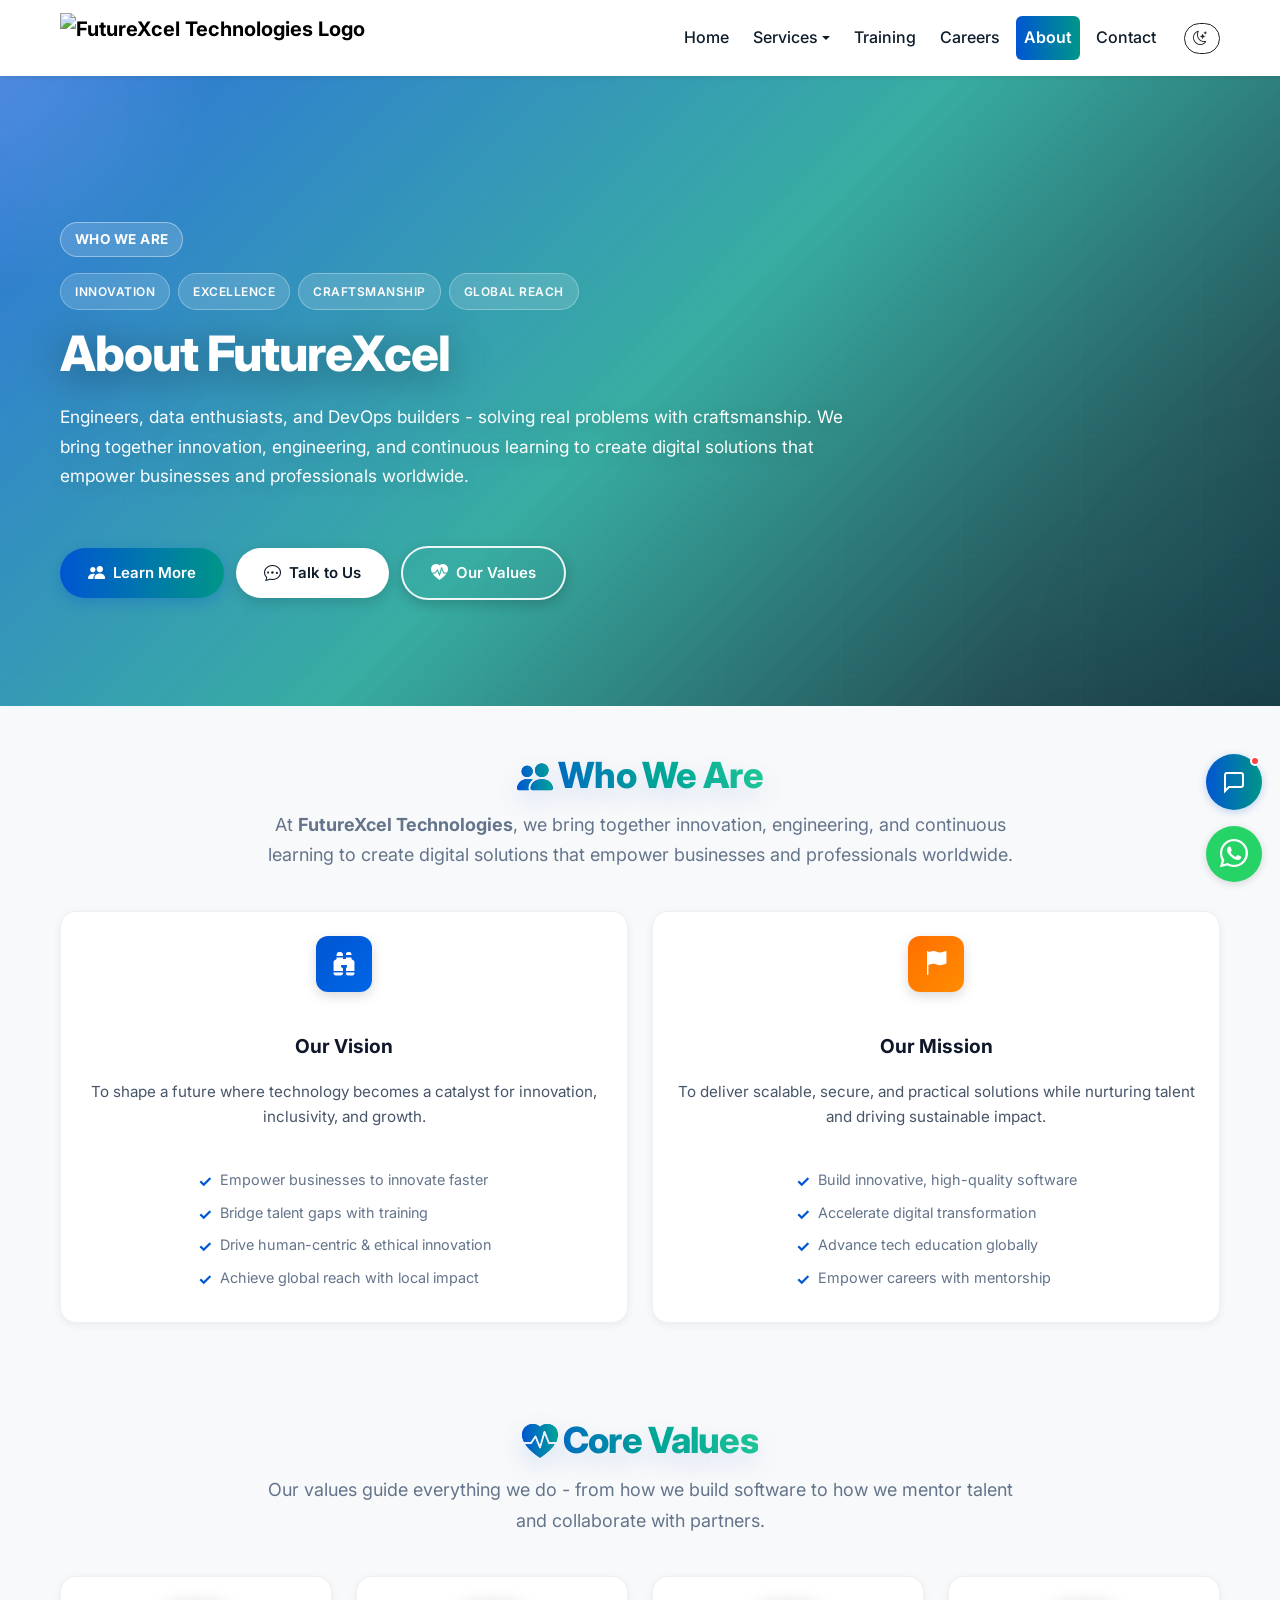
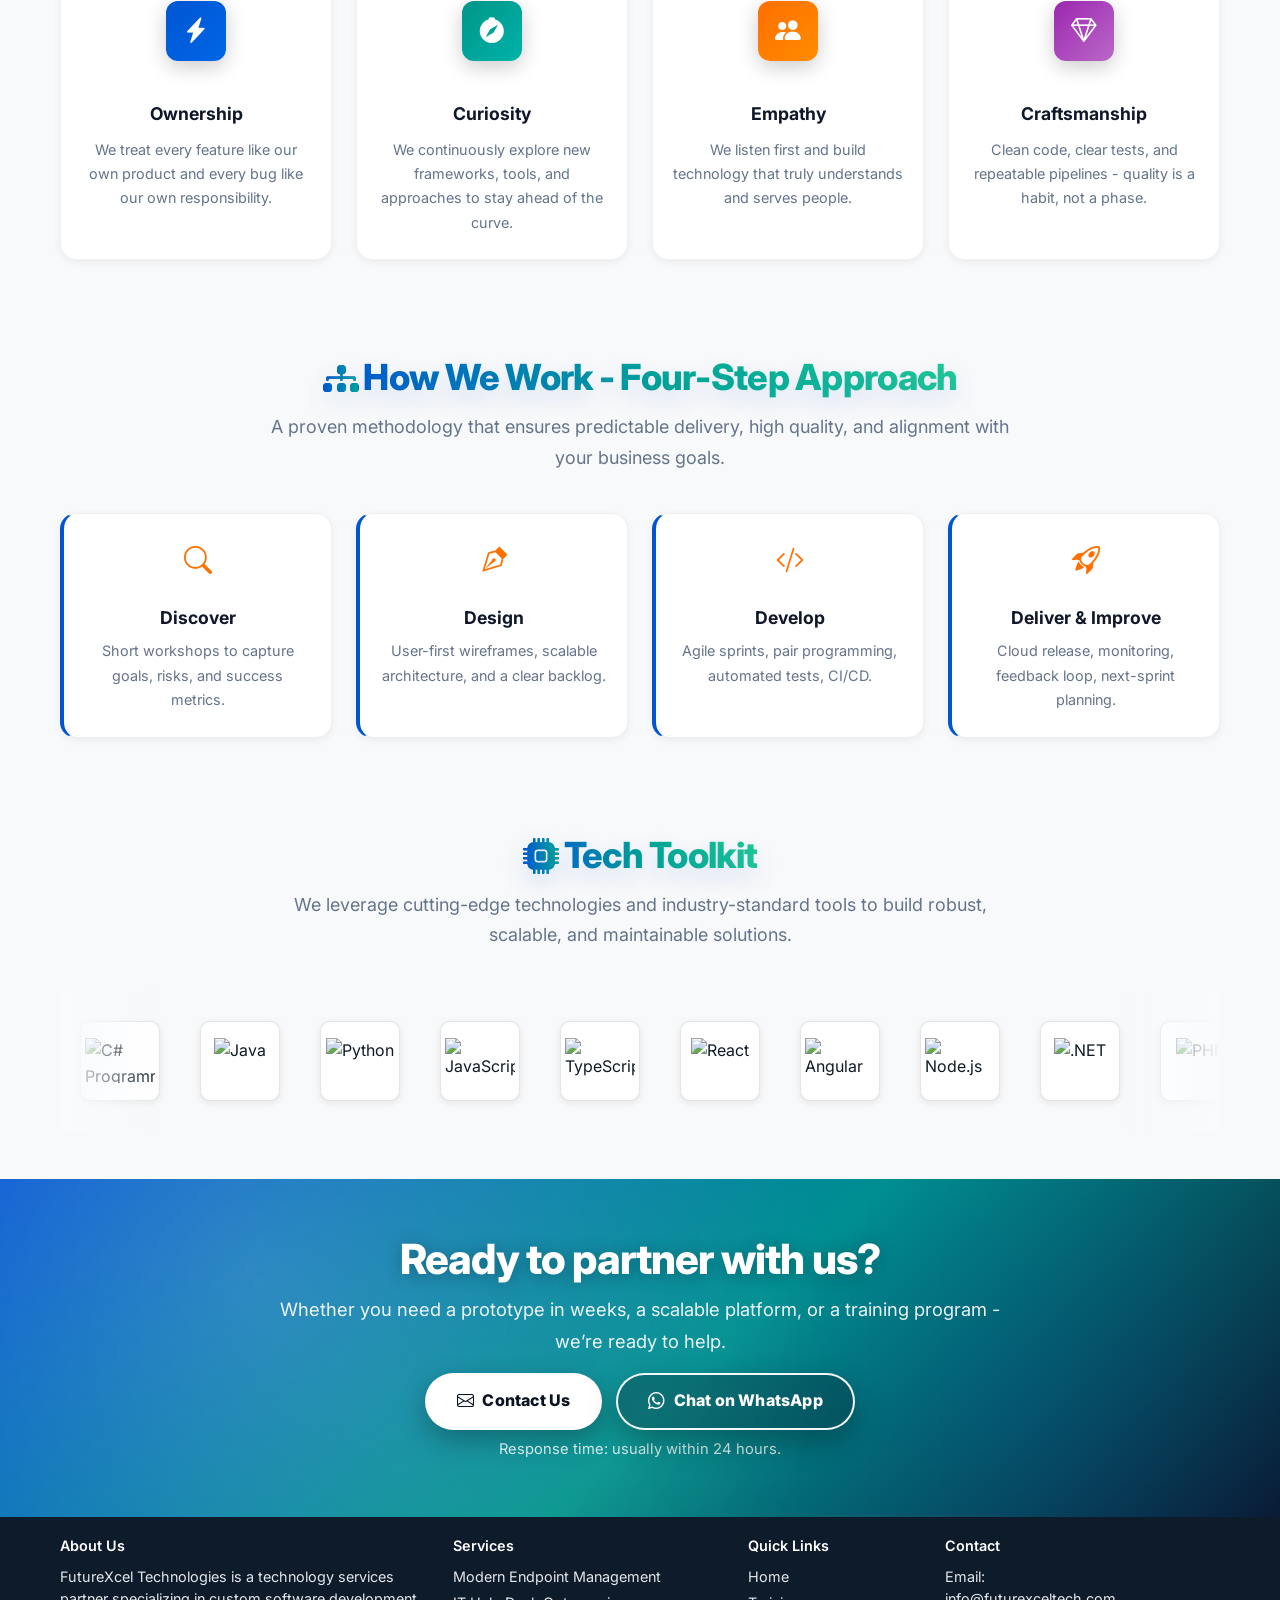
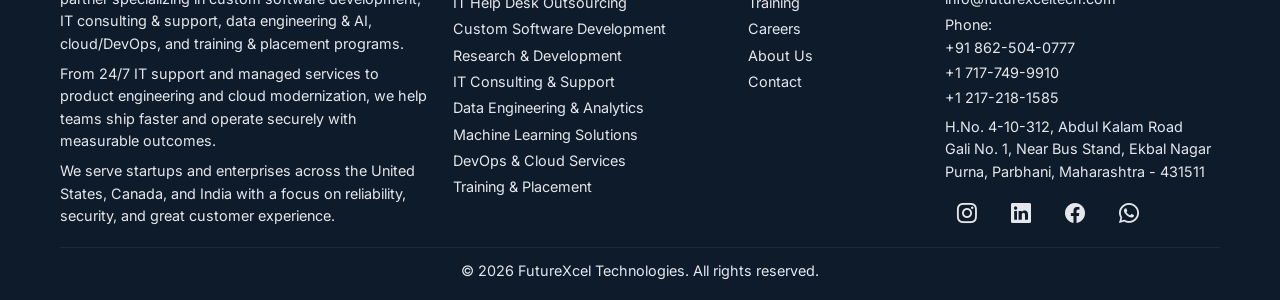
==== about.html @ b48ddc44 "Add files via upload" ====
<!DOCTYPE html>
<html lang="en">

<head>
  <meta charset="UTF-8" />
  <meta name="viewport" content="width=device-width, initial-scale=1" />
  <meta name="description"
    content="About FutureXcel Technologies – who we are, our mission, values, approach, and tech toolkit." />
  <meta name="keywords"
    content="FutureXcel Technologies, about us, software development company, IT services, technology solutions" />
  <meta name="author" content="FutureXcel Technologies" />
  <meta name="theme-color" content="#0d1b2a" />
  <meta name="color-scheme" content="light dark" />
  <title>About Us | FutureXcel Technologies</title>

  <!-- Resource Hints -->
  <link rel="preconnect" href="https://cdn.jsdelivr.net" crossorigin>
  <link rel="preconnect" href="https://cdnjs.cloudflare.com" crossorigin>
  <link rel="preconnect" href="https://fonts.googleapis.com">
  <link rel="preconnect" href="https://fonts.gstatic.com" crossorigin>
  <link rel="preload" as="image" href="./assets/hero1.jpg" />

  <!-- Favicon -->
  <link rel="icon" type="image/png" href="./assets/Favico.png" />

  <!-- Google Fonts - Professional Typography (Inter) -->
  <link href="https://fonts.googleapis.com/css2?family=Inter:wght@300;400;500;600;700;800&display=swap"
    rel="stylesheet">

  <!-- CSS: Vendors -->
  <link href="https://cdn.jsdelivr.net/npm/bootstrap@5.3.2/dist/css/bootstrap.min.css" rel="stylesheet" />
  <link href="https://cdn.jsdelivr.net/npm/bootstrap-icons/font/bootstrap-icons.css" rel="stylesheet" />
  <link href="https://cdnjs.cloudflare.com/ajax/libs/font-awesome/6.4.0/css/all.min.css" rel="stylesheet" />
  <link href="https://cdnjs.cloudflare.com/ajax/libs/aos/2.3.4/aos.css" rel="stylesheet" />

  <!-- CSS: App -->
  <link href="./styles.css" rel="stylesheet" />

  <!-- Page-specific styles -->
  <style>
    /* About page specific styles - common styles are in styles.css */

    /* ========== HERO SECTION - Match index.html design ========== */
    .hero {
      position: relative;
      min-height: 50vh;
      display: flex;
      align-items: center;
      overflow: hidden;
    }

    #heroCarousel {
      position: absolute;
      top: 0;
      left: 0;
      right: 0;
      bottom: 0;
      width: 100%;
      height: 100%;
      z-index: 0;
      overflow: hidden;
    }

    #heroCarousel .carousel-inner {
      width: 100%;
      height: 100%;
    }

    #heroCarousel .carousel-item {
      position: relative;
      width: 100%;
      height: 100%;
      min-height: 100%;
    }

    #heroCarousel .carousel-item video {
      position: absolute;
      top: 0;
      left: 0;
      width: 100%;
      height: 100%;
      min-width: 100%;
      min-height: 100%;
      object-fit: cover;
      object-position: center;
      background: black;
      filter: brightness(0.5);
      display: block;
    }

    .hero::after {
      content: "";
      position: absolute;
      inset: 0;
      background: linear-gradient(135deg, rgba(0, 86, 210, 0.75) 0%, rgba(0, 150, 136, 0.6) 50%, rgba(13, 27, 42, 0.9) 100%);
      z-index: 1;
      opacity: 1;
    }

    .hero .inner {
      position: relative;
      z-index: 2;
      color: #fff;
      padding: 70px 0 60px;
      text-align: left;
    }

    .hero h1 {
      font-weight: 700;
      letter-spacing: -0.03em;
      line-height: 1.2;
      font-size: clamp(2.25rem, 2rem + 2vw, 3.25rem);
      margin-bottom: 0.75rem;
      color: #ffffff;
      text-shadow: 0 2px 20px rgba(0, 0, 0, 0.5), 0 4px 40px rgba(0, 0, 0, 0.3);
    }

    .hero p.lead {
      max-width: 720px;
      font-size: clamp(1rem, 0.95rem + 0.25vw, 1.125rem);
      line-height: 1.65;
      color: #ffffff;
      margin: 0;
      text-shadow: 0 2px 15px rgba(0, 0, 0, 0.4), 0 1px 5px rgba(0, 0, 0, 0.3);
      font-weight: 400;
    }

    .hero-badges {
      display: flex;
      flex-wrap: wrap;
      gap: 0.5rem;
      margin-bottom: 1rem;
      justify-content: flex-start;
    }

    .hero-badges .hb {
      background: rgba(255, 255, 255, 0.15);
      border: 1px solid rgba(255, 255, 255, 0.3);
      color: #fff;
      font-size: 0.75rem;
      letter-spacing: 0.5px;
      font-weight: 600;
      padding: 0.5rem 0.875rem;
      border-radius: 999px;
      backdrop-filter: blur(8px);
      transition: all 0.3s ease;
    }

    .hero-badges .hb:hover {
      background: rgba(255, 255, 255, 0.25);
      transform: translateY(-2px);
    }

    .hero-actions {
      display: flex;
      flex-wrap: wrap;
      gap: 0.75rem;
      margin-top: 1.5rem;
      justify-content: flex-start;
      align-items: center;
    }

    .btn-pill {
      display: inline-flex;
      align-items: center;
      justify-content: center;
      gap: 0.5rem;
      border-radius: 999px;
      padding: 12px 28px;
      font-weight: 600;
      font-size: 0.9375rem;
      text-decoration: none;
      line-height: 1.5;
      border: 0;
      position: relative;
      overflow: hidden;
      transition: all 0.3s cubic-bezier(0.4, 0, 0.2, 1);
      cursor: pointer;
    }

    .btn-pill i {
      font-size: 1.0625rem;
      transition: transform 0.3s ease;
    }

    /* Button Style 1: Primary Gradient (Blue to Teal) - Light Mode */
    .btn-brand {
      background: var(--fx-gradient);
      color: #fff;
      border: none;
      box-shadow: 0 4px 14px rgba(0, 86, 210, 0.3);
    }

    .btn-brand:hover {
      background: linear-gradient(90deg, #0066e6, #00a896);
      box-shadow: 0 6px 20px rgba(0, 86, 210, 0.4);
      transform: translateY(-2px);
    }

    .btn-brand i {
      color: #fff;
    }

    /* Button Style 2: White Background - Light Mode */
    .btn-contrast {
      background: #ffffff;
      color: #0d1b2a;
      border: none;
      box-shadow: 0 4px 14px rgba(0, 0, 0, 0.15);
    }

    .btn-contrast:hover {
      background: #f8f9fa;
      box-shadow: 0 6px 20px rgba(0, 0, 0, 0.25);
      transform: translateY(-2px);
    }

    .btn-contrast i {
      color: #0d1b2a;
    }

    /* Button Style 3: Transparent with White Border - Light Mode */
    .btn-outline {
      background: transparent;
      color: #fff;
      border: 2px solid rgba(255, 255, 255, 0.9);
      box-shadow: 0 4px 14px rgba(0, 0, 0, 0.2);
    }

    .btn-outline:hover {
      background: rgba(255, 255, 255, 0.1);
      border-color: #fff;
      box-shadow: 0 6px 20px rgba(0, 0, 0, 0.3);
      transform: translateY(-2px);
    }

    .btn-outline i {
      color: #fff;
    }

    /* ========== MAIN CONTENT SECTIONS ========== */
    .section-title {
      font-weight: 600;
      font-size: clamp(1.5rem, 2.5vw, 1.9rem);
      margin-bottom: 10px;
      background: var(--fx-gradient);
      -webkit-background-clip: text;
      background-clip: text;
      -webkit-text-fill-color: transparent;
    }

    html.theme-dark .section-title {
      -webkit-text-fill-color: #fff !important;
      background: none !important;
    }

    .section-sub {
      color: #6b7280;
      font-size: 0.95rem;
      font-weight: 400;
    }

    /* ========== ABOUT CARDS - Professional Design ========== */
    .about-card {
      background: #fff;
      border: 1px solid rgba(0, 0, 0, 0.06);
      border-radius: 16px;
      padding: 24px 20px;
      text-align: center;
      transition: all 0.3s cubic-bezier(0.4, 0, 0.2, 1);
      box-shadow: 0 2px 8px rgba(0, 0, 0, 0.06);
      height: 100%;
      position: relative;
      overflow: hidden;
      display: flex;
      flex-direction: column;
    }

    .about-card::before {
      content: "";
      position: absolute;
      top: 0;
      left: 0;
      right: 0;
      height: 3px;
      background: var(--fx-gradient);
      transform: scaleX(0);
      transform-origin: left;
      transition: transform 0.3s ease;
    }

    .about-card:hover {
      transform: translateY(-6px);
      box-shadow: 0 12px 32px rgba(0, 0, 0, 0.12);
      border-color: rgba(0, 86, 210, 0.15);
    }

    .about-card:hover::before {
      transform: scaleX(1);
    }

    .about-card .icon-wrap {
      width: 56px;
      height: 56px;
      border-radius: 12px;
      display: flex;
      align-items: center;
      justify-content: center;
      font-size: 1.5rem;
      margin: 0 auto 16px;
      color: #fff;
      transition: transform 0.3s ease;
      box-shadow: 0 4px 12px rgba(0, 0, 0, 0.15);
    }

    .vision .icon-wrap {
      background: linear-gradient(135deg, #0056d2, #0066e6);
    }

    .mission .icon-wrap {
      background: linear-gradient(135deg, #ff6f00, #ff8c00);
    }

    .about-card:hover .icon-wrap {
      transform: scale(1.1);
    }

    .about-card h5 {
      font-size: 1.2rem;
      font-weight: 700;
      margin-bottom: 10px;
      color: #0f172a;
    }

    .about-card p {
      font-size: 0.95rem;
      line-height: 1.7;
      color: #475569;
      margin-bottom: 14px;
    }

    /* Bullet list - Professional Design */
    .bullet-list {
      list-style: none;
      padding: 0;
      text-align: left;
      font-size: 0.9rem;
      line-height: 1.7;
      margin: 0 auto;
      max-width: 90%;
    }

    .bullet-list li {
      margin-bottom: 8px;
      padding-left: 22px;
      position: relative;
      transition: all 0.3s cubic-bezier(0.4, 0, 0.2, 1);
      color: #64748b;
    }

    .bullet-list li::before {
      content: "\2713";
      position: absolute;
      left: 0;
      color: var(--fx-blue);
      font-weight: 700;
      font-size: 1rem;
      transition: transform 0.3s ease;
    }

    .bullet-list li:hover {
      transform: translateX(4px);
      color: inherit;
    }

    .bullet-list li:hover::before {
      transform: scale(1.2);
    }

    /* ========== VALUE CARDS - Professional Design ========== */
    .value-card-modern {
      background: #fff;
      border: 1px solid rgba(0, 0, 0, 0.06);
      border-radius: 16px;
      padding: 24px 20px;
      text-align: center;
      transition: all 0.3s cubic-bezier(0.4, 0, 0.2, 1);
      box-shadow: 0 2px 8px rgba(0, 0, 0, 0.06);
      height: 100%;
      position: relative;
      overflow: hidden;
      display: flex;
      flex-direction: column;
      align-items: center;
    }

    .value-card-modern::before {
      content: "";
      position: absolute;
      top: 0;
      left: 0;
      right: 0;
      height: 3px;
      background: var(--fx-gradient);
      transform: scaleX(0);
      transform-origin: left;
      transition: transform 0.3s ease;
    }

    .value-card-modern:hover {
      transform: translateY(-6px);
      box-shadow: 0 12px 32px rgba(0, 0, 0, 0.12);
      border-color: rgba(0, 86, 210, 0.15);
    }

    .value-card-modern:hover::before {
      transform: scaleX(1);
    }

    .icon-circle {
      width: 60px;
      height: 60px;
      border-radius: 12px;
      display: flex;
      align-items: center;
      justify-content: center;
      font-size: 1.6rem;
      color: #fff;
      margin: 0 auto 16px;
      box-shadow: 0 6px 20px rgba(0, 0, 0, 0.2);
      transition: transform 0.3s ease;
    }

    .bg-blue {
      background: linear-gradient(135deg, #0056d2, #0066e6);
    }

    .bg-teal {
      background: linear-gradient(135deg, #009688, #00b2a9);
    }

    .bg-orange {
      background: linear-gradient(135deg, #ff6f00, #ff8c00);
    }

    .bg-purple {
      background: linear-gradient(135deg, #9c27b0, #ba68c8);
    }

    .value-card-modern:hover .icon-circle {
      transform: scale(1.1);
    }

    .value-card-modern h6 {
      font-size: 1.1rem;
      font-weight: 700;
      margin-bottom: 10px;
      color: #0f172a;
    }

    .value-card-modern p {
      font-size: 0.9rem;
      line-height: 1.7;
      color: #64748b;
      margin: 0;
    }

    /* ========== PROCESS STEPS - Professional Design ========== */
    .process-step {
      background: #fff;
      border: 1px solid rgba(0, 0, 0, 0.06);
      border-left: 4px solid var(--fx-blue);
      border-radius: 16px;
      padding: 24px 20px;
      text-align: center;
      transition: all 0.3s cubic-bezier(0.4, 0, 0.2, 1);
      box-shadow: 0 2px 8px rgba(0, 0, 0, 0.06);
      height: 100%;
      position: relative;
      overflow: hidden;
      cursor: pointer;
      display: flex;
      flex-direction: column;
      align-items: center;
    }

    .process-step::before {
      content: "";
      position: absolute;
      top: 0;
      left: 0;
      right: 0;
      height: 3px;
      background: var(--fx-gradient);
      transform: scaleX(0);
      transform-origin: left;
      transition: transform 0.3s ease;
    }

    .process-step:hover,
    .process-step:focus-within {
      transform: translateY(-6px);
      box-shadow: 0 12px 32px rgba(0, 0, 0, 0.12);
      border-color: rgba(0, 86, 210, 0.15);
    }

    .process-step:hover::before {
      transform: scaleX(1);
    }

    .process-step .icon {
      font-size: 1.75rem;
      color: var(--fx-orange);
      margin-bottom: 14px;
      transition: transform 0.3s ease;
      display: block;
    }

    .process-step:hover .icon {
      transform: scale(1.1);
    }

    .process-step h6 {
      font-size: 1.1rem;
      font-weight: 700;
      margin-bottom: 10px;
      color: #0f172a;
    }

    .process-step p {
      font-size: 0.9rem;
      line-height: 1.7;
      color: #64748b;
      margin: 0;
    }

    /* Tech Toolkit carousel */
    .logo-carousel {
      overflow: hidden;
      width: 100%;
      padding: 30px 0;
      position: relative;
    }

    .logo-carousel::before,
    .logo-carousel::after {
      content: '';
      position: absolute;
      top: 0;
      bottom: 0;
      width: 100px;
      z-index: 2;
      pointer-events: none;
    }

    .logo-carousel::before {
      left: 0;
      background: linear-gradient(to right, #f8fafc, transparent);
    }

    .logo-carousel::after {
      right: 0;
      background: linear-gradient(to left, #f8fafc, transparent);
    }

    html.theme-dark .logo-carousel::before {
      background: linear-gradient(to right, #0b1220, transparent);
    }

    html.theme-dark .logo-carousel::after {
      background: linear-gradient(to left, #0b1220, transparent);
    }

    .logo-track {
      display: flex;
      animation: scroll 110s linear infinite;
    }

    .logo-item {
      perspective: 1000px;
      margin: 0 20px;
      flex: 0 0 auto;
    }

    .flip-card {
      width: 80px;
      height: 80px;
      position: relative;
      transform-style: preserve-3d;
      transition: transform .6s;
    }

    .logo-item:hover .flip-card {
      transform: rotateY(180deg);
    }

    .flip-front,
    .flip-back {
      position: absolute;
      width: 100%;
      height: 100%;
      backface-visibility: hidden;
      display: flex;
      align-items: center;
      justify-content: center;
      border-radius: 10px;
    }

    .flip-back {
      background: transparent;
      border-radius: 10px;
      padding: 8px;
      display: flex;
      align-items: center;
      justify-content: center;
    }

    /* Unified styles for both light and dark mode */
    .flip-front {
      background: #ffffff !important;
      background-color: #ffffff !important;
      border: 1px solid rgba(0, 0, 0, 0.1) !important;
      transition: all 0.3s ease;
      box-shadow: 0 2px 8px rgba(0, 0, 0, 0.08) !important;
    }

    .logo-item:hover .flip-front {
      background: #ffffff !important;
      background-color: #ffffff !important;
      border-color: rgba(0, 86, 210, 0.3) !important;
      box-shadow: 0 4px 12px rgba(0, 86, 210, 0.15) !important;
      transform: translateY(-2px) !important;
    }

    .flip-front img {
      height: 45px;
      width: auto;
      transition: all 0.3s ease;
      max-width: 90%;
      filter: grayscale(20%);
      opacity: 1;
      object-fit: contain;
      display: block !important;
      visibility: visible !important;
      position: relative;
      z-index: 1;
    }

    /* Override for dark mode - remove all filters */
    html.theme-dark .flip-front img {
      filter: none !important;
      -webkit-filter: none !important;
    }

    .logo-item:hover .flip-front img {
      filter: grayscale(0%);
      opacity: 1;
      transform: scale(1.05);
    }

    .flip-back {
      color: #fff;
      font-weight: bold;
      transform: rotateY(180deg);
      font-size: .85rem;
      text-align: center;
    }

    @keyframes scroll {
      from {
        transform: translateX(0);
      }

      to {
        transform: translateX(-50%);
      }
    }

    /* Tech logos brand colors */
    .brand-csharp {
      background: #68217A;
    }

    .brand-java {
      background: #f89820;
    }

    .brand-python {
      background: #3776ab;
    }

    .brand-js {
      background: #f7df1e;
      color: #000;
    }

    .brand-ts {
      background: #3178c6;
    }

    .brand-react {
      background: #61dafb;
      color: #000;
    }

    .brand-angular {
      background: #dd0031;
    }

    .brand-node {
      background: #3c873a;
    }

    .brand-dotnet {
      background: #512bd4;
    }

    .brand-php {
      background: #8993be;
    }

    .brand-go {
      background: #00add8;
    }

    .brand-ruby {
      background: #cc342d;
    }

    .brand-swift {
      background: #f05138;
    }

    .brand-kotlin {
      background: linear-gradient(135deg, #7f52ff, #ff6b6b);
    }

    .brand-html {
      background: #e34f26;
    }

    .brand-css {
      background: #264de4;
    }

    .brand-bootstrap {
      background: #7952b3;
    }

    .brand-tailwind {
      background: #06b6d4;
    }

    .brand-docker {
      background: #2496ed;
    }

    .brand-k8s {
      background: #326ce5;
    }

    .brand-aws {
      background: #ff9900;
    }

    .brand-azure {
      background: #0078d4;
    }

    .brand-gcp {
      background: #4285f4;
    }

    .brand-git {
      background: #f05032;
    }

    .brand-github {
      background: #24292f;
    }

    .brand-gitlab {
      background: #fc6d26;
    }

    .brand-mongo {
      background: #47a248;
    }

    .brand-mysql {
      background: #4479a1;
    }

    .brand-postgres {
      background: #336791;
    }

    .brand-redis {
      background: #d82c20;
    }

    /* CTA is standardized site-wide in styles.css via `.fx-cta` */


    html.theme-dark .flip-back {
      color: #fff !important;
    }

    /* ========== DARK MODE: Tech Toolkit - Same as light mode ========== */
    /* Force white background in dark mode to match light mode */
    html.theme-dark .flip-front,
    html.theme-dark .logo-item .flip-front,
    html.theme-dark .flip-card .flip-front,
    html.theme-dark .logo-item .flip-card .flip-front,
    html.theme-dark section#stack .flip-front,
    html.theme-dark section#stack .logo-item .flip-front,
    html.theme-dark section#stack .flip-card .flip-front,
    html.theme-dark #stack .flip-front,
    html.theme-dark #stack .logo-item .flip-front,
    html.theme-dark #stack .flip-card .flip-front {
      background: #ffffff !important;
      background-color: #ffffff !important;
      background-image: none !important;
      border: 1px solid rgba(0, 0, 0, 0.1) !important;
      box-shadow: 0 2px 8px rgba(0, 0, 0, 0.08) !important;
    }

    /* Dark mode images - ensure full visibility - remove all filters that might hide them */
    html.theme-dark .flip-front img,
    html.theme-dark .logo-item .flip-front img,
    html.theme-dark .flip-card .flip-front img,
    html.theme-dark section#stack .flip-front img,
    html.theme-dark section#stack .logo-item .flip-front img,
    html.theme-dark #stack .flip-front img,
    html.theme-dark #stack .logo-item .flip-front img,
    html.theme-dark .flip-front img[src],
    html.theme-dark .logo-item img,
    html.theme-dark .flip-card img,
    html.theme-dark img[src*="devicon"] {
      filter: none !important;
      opacity: 1 !important;
      display: block !important;
      visibility: visible !important;
      -webkit-filter: none !important;
      max-width: 90% !important;
      height: 45px !important;
      width: auto !important;
      object-fit: contain !important;
      position: relative !important;
      z-index: 1 !important;
      color: #000 !important;
    }

    /* Dark mode hover - same as light mode */
    html.theme-dark .logo-item:hover .flip-front,
    html.theme-dark .logo-item:focus .flip-front,
    html.theme-dark .logo-item:active .flip-front,
    html.theme-dark .logo-item:hover .flip-card .flip-front,
    html.theme-dark section#stack .logo-item:hover .flip-front,
    html.theme-dark #stack .logo-item:hover .flip-front {
      background: #ffffff !important;
      background-color: #ffffff !important;
      background-image: none !important;
      border-color: rgba(0, 86, 210, 0.3) !important;
      box-shadow: 0 4px 12px rgba(0, 86, 210, 0.15) !important;
      transform: translateY(-2px) !important;
    }

    html.theme-dark .logo-item:hover .flip-front img,
    html.theme-dark .logo-item:focus .flip-front img,
    html.theme-dark .logo-item:active .flip-front img,
    html.theme-dark .logo-item:hover .flip-card .flip-front img,
    html.theme-dark section#stack .logo-item:hover .flip-front img,
    html.theme-dark #stack .logo-item:hover .flip-front img {
      filter: none !important;
      opacity: 1 !important;
      transform: scale(1.05) !important;
      display: block !important;
      visibility: visible !important;
      -webkit-filter: none !important;
      position: relative !important;
      z-index: 1 !important;
    }


    /* Dark mode: ensure flip-back text is visible - preserve brand backgrounds */
    html.theme-dark .flip-back {
      font-weight: bold !important;
      opacity: 1 !important;
    }

    /* Most brand backgrounds are dark/medium - use white text */
    html.theme-dark .flip-back.brand-csharp,
    html.theme-dark .flip-back.brand-python,
    html.theme-dark .flip-back.brand-ts,
    html.theme-dark .flip-back.brand-angular,
    html.theme-dark .flip-back.brand-node,
    html.theme-dark .flip-back.brand-dotnet,
    html.theme-dark .flip-back.brand-php,
    html.theme-dark .flip-back.brand-go,
    html.theme-dark .flip-back.brand-ruby,
    html.theme-dark .flip-back.brand-swift,
    html.theme-dark .flip-back.brand-kotlin,
    html.theme-dark .flip-back.brand-html,
    html.theme-dark .flip-back.brand-css,
    html.theme-dark .flip-back.brand-bootstrap,
    html.theme-dark .flip-back.brand-tailwind,
    html.theme-dark .flip-back.brand-docker,
    html.theme-dark .flip-back.brand-k8s,
    html.theme-dark .flip-back.brand-azure,
    html.theme-dark .flip-back.brand-gcp,
    html.theme-dark .flip-back.brand-git,
    html.theme-dark .flip-back.brand-github,
    html.theme-dark .flip-back.brand-gitlab,
    html.theme-dark .flip-back.brand-mongo,
    html.theme-dark .flip-back.brand-mysql,
    html.theme-dark .flip-back.brand-postgres,
    html.theme-dark .flip-back.brand-redis {
      color: #ffffff !important;
      text-shadow: 0 1px 3px rgba(0, 0, 0, 0.8) !important;
    }

    /* Light/medium backgrounds - use dark text */
    html.theme-dark .flip-back.brand-java,
    html.theme-dark .flip-back.brand-js,
    html.theme-dark .flip-back.brand-react,
    html.theme-dark .flip-back.brand-aws {
      color: #000000 !important;
      text-shadow: 0 1px 2px rgba(255, 255, 255, 0.6) !important;
      font-weight: 800 !important;
    }

    /* Responsive adjustments */
    @media (max-width: 768px) {
      .logo-item {
        margin: 0 15px;
      }

      .flip-card {
        width: 70px;
        height: 70px;
      }

      .flip-front img {
        height: 40px;
      }

      .logo-carousel::before,
      .logo-carousel::after {
        width: 50px;
      }
    }

    /* ========== DARK MODE SUPPORT ========== */
    html.theme-dark .about-card {
      background: #101c2d;
      border-color: rgba(255, 255, 255, 0.08);
      box-shadow: 0 8px 24px rgba(0, 0, 0, 0.55);
    }

    html.theme-dark .about-card:hover {
      box-shadow: 0 16px 38px rgba(0, 0, 0, 0.7);
    }

    html.theme-dark .about-card h5,
    html.theme-dark .about-card p {
      color: #e5e7eb;
    }

    html.theme-dark .value-card-modern {
      background: #101c2d;
      border-color: rgba(255, 255, 255, 0.08);
      box-shadow: 0 8px 24px rgba(0, 0, 0, 0.55);
    }

    html.theme-dark .value-card-modern:hover {
      box-shadow: 0 16px 38px rgba(0, 0, 0, 0.7);
    }

    html.theme-dark .value-card-modern h6,
    html.theme-dark .value-card-modern p {
      color: #e5e7eb;
    }

    html.theme-dark .process-step {
      background: #101c2d;
      border-color: rgba(255, 255, 255, 0.08);
      box-shadow: 0 8px 24px rgba(0, 0, 0, 0.55);
    }

    html.theme-dark .process-step:hover {
      box-shadow: 0 16px 38px rgba(0, 0, 0, 0.7);
    }

    html.theme-dark .process-step h6,
    html.theme-dark .process-step p {
      color: #e5e7eb;
    }

    html.theme-dark #values {
      background: #0b1220 !important;
    }

    /* Dark mode: Tech Toolkit section background */
    html.theme-dark #stack,
    html.theme-dark section#stack,
    html.theme-dark section#stack.bg-light {
      background: #0b1220 !important;
    }

    html.theme-dark #stack.bg-light {
      background: #0b1220 !important;
    }

    /* Ensure section title and subtitle are visible in dark mode */
    html.theme-dark #stack .section-title {
      color: #ffffff !important;
      -webkit-text-fill-color: #ffffff !important;
      background: none !important;
    }

    html.theme-dark #stack .section-title i {
      color: #ffffff !important;
      -webkit-text-fill-color: #ffffff !important;
    }

    html.theme-dark #stack .section-sub {
      color: #e5e7eb !important;
      opacity: 1 !important;
    }

    /* Dark mode: ensure logo track and items are visible */
    html.theme-dark .logo-track {
      background: transparent;
    }

    html.theme-dark .logo-item {
      background: transparent;
    }

    html.theme-dark .logo-carousel {
      background: transparent;
    }

    /* FINAL OVERRIDE: Force images to be visible in dark mode */
    html.theme-dark #stack img,
    html.theme-dark section#stack img,
    html.theme-dark .logo-carousel img,
    html.theme-dark .logo-track img,
    html.theme-dark .flip-card img {
      opacity: 1 !important;
      visibility: visible !important;
      display: block !important;
      filter: none !important;
      -webkit-filter: none !important;
    }


    .flip-back {
      color: #fff;
      font-weight: bold;
      transform: rotateY(180deg);
      font-size: .85rem;
      text-align: center;
    }

    @keyframes scroll {
      from {
        transform: translateX(0);
      }

      to {
        transform: translateX(-50%);
      }
    }

    /* Tech logos brand colors */
    .brand-csharp {
      background: #68217A;
    }

    .brand-java {
      background: #f89820;
    }

    .brand-python {
      background: #3776ab;
    }

    .brand-js {
      background: #f7df1e;
      color: #000;
    }

    .brand-ts {
      background: #3178c6;
    }

    .brand-react {
      background: #61dafb;
      color: #000;
    }

    .brand-angular {
      background: #dd0031;
    }

    .brand-node {
      background: #3c873a;
    }

    .brand-dotnet {
      background: #512bd4;
    }

    .brand-php {
      background: #8993be;
    }

    .brand-go {
      background: #00add8;
    }

    .brand-ruby {
      background: #cc342d;
    }

    .brand-swift {
      background: #f05138;
    }

    .brand-kotlin {
      background: linear-gradient(135deg, #7f52ff, #ff6b6b);
    }

    .brand-html {
      background: #e34f26;
    }

    .brand-css {
      background: #264de4;
    }

    .brand-bootstrap {
      background: #7952b3;
    }

    .brand-tailwind {
      background: #06b6d4;
    }

    .brand-docker {
      background: #2496ed;
    }

    .brand-k8s {
      background: #326ce5;
    }

    .brand-aws {
      background: #ff9900;
    }

    .brand-azure {
      background: #0078d4;
    }

    .brand-gcp {
      background: #4285f4;
    }

    .brand-git {
      background: #f05032;
    }

    .brand-github {
      background: #24292f;
    }

    .brand-gitlab {
      background: #fc6d26;
    }

    .brand-mongo {
      background: #47a248;
    }

    .brand-mysql {
      background: #4479a1;
    }

    .brand-postgres {
      background: #336791;
    }

    .brand-redis {
      background: #d82c20;
    }

    /* Dark navbar logo */
    html.theme-dark .navbar-brand img {
      filter: brightness(0) invert(1);
    }


    /* Footer color fix: place at the very end of your CSS */
    /* brighter, readable "dark white" */
    footer {
      color: #f1f5f9 !important;
    }

    footer h5 {
      color: #ffffff !important;
    }

    footer p,
    footer address,
    footer .copyright,
    footer small,
    footer .text-muted {
      color: #e5e7eb !important;
    }

    footer a {
      color: #e5e7eb !important;
      text-decoration: none;
    }

    footer a:hover,
    footer a:focus {
      color: #ffffff !important;
      text-decoration: underline;
    }

    /* ensure the hr isn’t too dim next to brighter text */
    footer .footer-rule {
      border-color: rgba(255, 255, 255, 0.25) !important;
    }

    footer .social a {
      color: inherit;
      text-decoration: none;
    }

    footer .social a i {
      transition: transform .2s ease, filter .2s ease;
      will-change: transform, filter;
      /* why: smoother hover */
    }

    /* Hover: soft white glow + slight lift */
    footer .social a:hover i,
    footer .social a:focus-visible i {
      transform: translateY(-1px);
      filter:
        drop-shadow(0 0 4px rgba(255, 255, 255, 0.45)) drop-shadow(0 0 10px rgba(255, 255, 255, 0.35));
    }

    /* Stronger glow on dark footer backgrounds */
    footer[style],
    footer,
    html.theme-dark footer {
      --fx-footer-glow1: rgba(255, 255, 255, 0.55);
      --fx-footer-glow2: rgba(255, 255, 255, 0.40);
    }

    html.theme-dark footer .social a:hover i,
    html.theme-dark footer .social a:focus-visible i {
      filter:
        drop-shadow(0 0 5px var(--fx-footer-glow1)) drop-shadow(0 0 12px var(--fx-footer-glow2));
    }

    /* Accessibility: no motion */
    @media (prefers-reduced-motion: reduce) {
      footer .social a i {
        transition: none;
      }

      footer .social a:hover i,
      footer .social a:focus-visible i {
        transform: none;
      }
    }

    /* === FINAL FIX: Remove all nav underline (normal, active, focus, dropdown, dark mode) === */

    /* All navbar links and dropdown toggles */
    .navbar .nav-link,
    .navbar .nav-link:hover,
    .navbar .nav-link:focus,
    .navbar .nav-link:active,
    .navbar .nav-link.show,
    .navbar .dropdown-toggle,
    .navbar .dropdown-toggle:hover,
    .navbar .dropdown-toggle:focus,
    .navbar .dropdown-item,
    .navbar .dropdown-item:hover,
    .navbar .dropdown-item:focus {
      text-decoration: none !important;
      border: none !important;
      box-shadow: none !important;
    }

    /* Active / open link (e.g., About Us, Services when dropdown open) */
    .navbar .nav-link.active,
    .navbar .nav-link.show,
    .navbar .nav-link[aria-expanded="true"] {
      text-decoration: none !important;
      border: none !important;
      box-shadow: none !important;
    }

    /* Dark mode consistency */
    html.theme-dark .navbar .nav-link,
    html.theme-dark .navbar .nav-link:hover,
    html.theme-dark .navbar .nav-link:focus,
    html.theme-dark .navbar .nav-link.active,
    html.theme-dark .navbar .dropdown-toggle,
    html.theme-dark .navbar .dropdown-toggle:hover,
    html.theme-dark .navbar .dropdown-toggle:focus {
      text-decoration: none !important;
      border: none !important;
      box-shadow: none !important;
    }

    /* ========== MOBILE OPTIMIZATION FOR 390x844 ========== */
    @media screen and (max-width: 991px) {
      body {
        font-size: 16px;
        line-height: 1.5;
      }

      .container {
        padding-left: 15px;
        padding-right: 15px;
      }

      .hero {
        min-height: 45vh;
      }

      #heroCarousel {
        min-height: 45vh;
        height: 45vh;
      }

      #heroCarousel .carousel-item video {
        height: 45vh;
        min-height: 45vh;
      }

      .hero .inner {
        padding: 40px 15px 50px;
      }

      .hero h1 {
        font-size: clamp(1.5rem, 5vw, 2rem);
        line-height: 1.2;
        margin-bottom: 1rem;
        font-weight: 600;
        color: #ffffff !important;
      }

      .hero p.lead {
        font-size: clamp(0.85rem, 2.5vw, 1rem);
        line-height: 1.6;
        font-weight: 400;
        color: #ffffff !important;
      }

      .hero-badges {
        gap: 0.4rem;
        margin-top: 0.8rem;
      }

      .hero-badges .hb {
        font-size: 0.65rem;
        padding: 0.35rem 0.6rem;
      }

      .hero-actions {
        gap: 0.6rem;
        margin-top: 1.2rem;
        flex-direction: column;
        align-items: stretch;
      }

      .btn-pill {
        padding: 12px 24px;
        font-size: 0.9rem;
        justify-content: center;
      }

      .section-title {
        font-size: clamp(1.4rem, 4vw, 1.8rem);
        margin-bottom: 1rem;
      }

      footer {
        padding: 24px 0;
      }

      footer h5 {
        font-size: 1rem;
        margin-bottom: 8px;
      }

      footer p,
      footer a {
        font-size: 0.9rem;
      }
    }

    @media screen and (width: 390px) and (height: 844px),
    screen and (width: 390px) and (min-height: 800px),
    screen and (min-width: 390px) and (max-width: 428px) {
      .hero {
        min-height: auto !important;
        height: auto !important;
        max-height: none !important;
        overflow: visible !important;
        padding-bottom: 30px !important;
      }

      #heroCarousel {
        min-height: auto !important;
        height: auto !important;
        max-height: none !important;
      }

      #heroCarousel .carousel-item video {
        height: auto !important;
        min-height: auto !important;
      }

      .hero .inner {
        padding: 45px 18px 160px !important;
        overflow: visible !important;
      }

      .hero-actions {
        flex-direction: column !important;
        gap: 0.55rem !important;
        margin-top: 0.7rem !important;
        display: flex !important;
        width: 100% !important;
        visibility: visible !important;
        opacity: 1 !important;
      }

      .hero-actions a,
      .hero-actions .btn-pill {
        width: 100% !important;
        padding: 10px 16px !important;
        font-size: 0.84rem !important;
        min-height: 40px !important;
        display: flex !important;
        visibility: visible !important;
        opacity: 1 !important;
        flex-shrink: 0 !important;
      }

      .hero h1 {
        font-size: 1.75rem;
        line-height: 1.2;
        font-weight: 600;
        color: #ffffff !important;
      }

      .hero p.lead {
        font-size: 0.95rem;
        line-height: 1.6;
        font-weight: 400;
        color: #ffffff !important;
      }

      .container {
        padding-left: 18px;
        padding-right: 18px;
      }

      .section-title {
        font-size: 1.65rem;
      }
    }

    @media screen and (max-width: 480px) {
      .hero {
        min-height: auto !important;
        height: auto !important;
        overflow: visible !important;
      }

      #heroCarousel {
        min-height: auto !important;
        height: auto !important;
      }

      #heroCarousel .carousel-item video {
        height: auto !important;
        min-height: auto !important;
      }

      .hero .inner {
        padding: 35px 12px 140px !important;
        overflow: visible !important;
      }

      .hero-actions {
        flex-direction: column !important;
        gap: 0.55rem !important;
        display: flex !important;
        width: 100% !important;
      }

      .hero-actions a,
      .hero-actions .btn-pill {
        width: 100% !important;
        padding: 10px 16px !important;
        font-size: 0.84rem !important;
        min-height: 40px !important;
      }

      .hero h1 {
        font-size: 1.4rem;
        line-height: 1.2;
        font-weight: 600;
        color: #ffffff !important;
      }

      .hero p.lead {
        font-size: 0.85rem;
        line-height: 1.5;
        font-weight: 400;
        color: #ffffff !important;
      }

      .hero-badges {
        gap: 0.35rem;
      }

      .hero-badges .hb {
        font-size: 0.6rem;
        padding: 0.3rem 0.5rem;
      }

      .hero-actions {
        gap: 0.5rem;
      }

      .btn-pill {
        padding: 10px 20px;
        font-size: 0.85rem;
      }

      .container {
        padding-left: 12px;
        padding-right: 12px;
      }
    }

    /* Fix footer contact phone spacing */
    footer address.mb-0 {
      margin-bottom: 0.25rem !important;
      line-height: 1.4;
    }

    footer address.mb-0 a {
      display: inline-block;
      margin: 0;
      padding: 0;
      line-height: 1.4;
    }

    footer address.mb-0 br {
      line-height: 1.4;
    }
  </style>
</head>

<body>

  <a href="#about" class="skip-link">Skip to content</a>

  <!-- Navbar -->
  <nav class="navbar navbar-expand-lg navbar-light bg-white shadow-sm sticky-top" role="navigation">
    <div class="container">
      <a class="navbar-brand fw-bold" href="/" aria-label="FutureXcel Home">
        <img src="./assets/logo.png" alt="FutureXcel Technologies Logo" decoding="async" fetchpriority="high"
          loading="eager" data-logo-light="./assets/logo.png" data-logo-dark="./assets/logo.png" />
      </a>
      <button class="navbar-toggler" type="button" data-bs-toggle="collapse" data-bs-target="#navbarNav"
        aria-controls="navbarNav" aria-expanded="false" aria-label="Toggle navigation">
        <span class="navbar-toggler-icon"></span>
      </button>

      <div class="collapse navbar-collapse justify-content-end" id="navbarNav">
        <ul class="navbar-nav fw-semibold">
          <li class="nav-item"><a class="nav-link" href="/">Home</a></li>

          <!-- Dropdown -->
          <li class="nav-item dropdown">
            <a class="nav-link dropdown-toggle" href="#" id="servicesDropdown" role="button" data-bs-toggle="dropdown"
              aria-expanded="false">Services</a>
            <ul class="dropdown-menu shadow border-0 rounded-3" aria-labelledby="servicesDropdown">
              <li><a class="dropdown-item" href="/services-endpoint">Modern Endpoint Management</a></li>
              <li><a class="dropdown-item" href="/services-helpdesk">IT Help Desk Outsourcing</a></li>
              <li><a class="dropdown-item" href="/services-software">Custom Software Development</a></li>
              <li><a class="dropdown-item" href="/services-research">Research &amp; Development</a></li>
              <li><a class="dropdown-item" href="/services-consulting">IT Consulting &amp; Support</a></li>
              <li><a class="dropdown-item" href="/services-data">Data Engineering &amp; Analytics</a></li>
              <li><a class="dropdown-item" href="/services-ml">Machine Learning Solutions</a></li>
              <li><a class="dropdown-item" href="/services-cloud">DevOps &amp; Cloud Services</a></li>
              <li><a class="dropdown-item" href="/services-training">Training &amp; Placement</a></li>
            </ul>
          </li>

          <li class="nav-item"><a class="nav-link" href="/training">Training</a></li>
          <li class="nav-item"><a class="nav-link" href="/careers">Careers</a></li>
          <li class="nav-item"><a class="nav-link active" href="/about">About</a></li>
          <li class="nav-item"><a class="nav-link" href="/contact">Contact</a></li>
        </ul>

        <!-- Dark mode toggle -->
        <div class="d-flex align-items-center ms-lg-3 mt-2 mt-lg-0">
          <button id="themeToggle" class="btn btn-sm btn-outline-dark rounded-pill d-inline-flex align-items-center"
            type="button" aria-pressed="false" title="Toggle dark mode">
            <i class="bi bi-moon-stars me-1" aria-hidden="true"></i>
            <span class="visually-hidden">Toggle dark mode</span>
          </button>
        </div>
      </div>
    </div>
  </nav>

  <main id="main-content">
    <!-- HERO -->
    <header class="hero" style="--hero-image: url('./assets/hero2.jpg');">
      <div class="container">
        <div class="inner">
          <span class="eyebrow">Who we are</span>
          <div class="hero-badges">
            <span class="hb">INNOVATION</span>
            <span class="hb">EXCELLENCE</span>
            <span class="hb">CRAFTSMANSHIP</span>
            <span class="hb">GLOBAL REACH</span>
          </div>
          <h1 class="mt-1">About FutureXcel</h1>
          <p class="lead">Engineers, data enthusiasts, and DevOps builders - solving real problems with craftsmanship.
            We bring together innovation, engineering, and continuous learning to create digital solutions that empower
            businesses and professionals worldwide.</p>
          <div class="hero-actions">
            <a href="#about" class="btn-pill btn-brand" data-scroll><i class="bi bi-people-fill"></i> Learn More</a>
            <a href="/contact" class="btn-pill btn-contrast"><i class="bi bi-chat-dots"></i> Talk to Us</a>
            <a href="#values" class="btn-pill btn-outline" data-scroll><i class="bi bi-heart-pulse-fill"></i> Our
              Values</a>
          </div>
        </div>
      </div>
    </header>

    <!-- ABOUT -->
    <section id="about" class="py-5 bg-light">
      <div class="container about-kv" data-aos="fade-up">
        <div class="text-center mb-5">
          <h2 class="section-title"><i class="bi bi-people-fill me-2"></i>Who We Are</h2>
          <p class="section-sub mx-auto" style="max-width: 820px;">
            At <strong>FutureXcel Technologies</strong>, we bring together innovation, engineering, and continuous
            learning
            to create digital solutions that empower businesses and professionals worldwide.
          </p>
        </div>

        <div class="row g-4">
          <!-- Vision -->
          <div class="col-md-6" data-aos="fade-right" data-aos-delay="100">
            <div class="about-card vision d-flex flex-column h-100 hover-dynamic">
              <div class="icon-wrap" aria-hidden="true"><i class="bi bi-binoculars-fill"></i></div>
              <h5 class="fw-bold mt-3">Our Vision</h5>
              <p class="mt-2" style="font-size:0.95rem;">
                To shape a future where technology becomes a catalyst for innovation, inclusivity, and growth.
              </p>
              <ul class="bullet-list mt-3 flex-grow-1">
                <li>Empower businesses to innovate faster</li>
                <li>Bridge talent gaps with training</li>
                <li>Drive human-centric &amp; ethical innovation</li>
                <li>Achieve global reach with local impact</li>
              </ul>
            </div>
          </div>

          <!-- Mission -->
          <div class="col-md-6" data-aos="fade-left" data-aos-delay="200">
            <div class="about-card mission d-flex flex-column h-100 hover-dynamic">
              <div class="icon-wrap" aria-hidden="true"><i class="bi bi-flag-fill"></i></div>
              <h5 class="fw-bold mt-3">Our Mission</h5>
              <p class="mt-2" style="font-size:0.95rem;">
                To deliver scalable, secure, and practical solutions while nurturing talent
                and driving sustainable impact.
              </p>
              <ul class="bullet-list mt-3 flex-grow-1">
                <li>Build innovative, high-quality software</li>
                <li>Accelerate digital transformation</li>
                <li>Advance tech education globally</li>
                <li>Empower careers with mentorship</li>
              </ul>
            </div>
          </div>
        </div>
      </div>
    </section>

    <!-- VALUES -->
    <section id="values" class="py-5 bg-light">
      <div class="container" data-aos="fade-up">
        <div class="text-center mb-5">
          <h2 class="section-title"><i class="bi bi-heart-pulse-fill me-2"></i>Core Values</h2>
          <p class="section-sub mx-auto" style="max-width: 820px;">
            Our values guide everything we do - from how we build software to how we mentor talent and collaborate with
            partners.
          </p>
        </div>
        <div class="row g-4 justify-content-center">

          <div class="col-12 col-sm-6 col-lg-3">
            <div class="value-card-modern h-100 value-blue">
              <div class="icon-circle bg-blue"><i class="bi bi-lightning-charge-fill"></i></div>
              <h6 class="fw-bold mt-3">Ownership</h6>
              <p class="small">We treat every feature like our own product and every bug like our own responsibility.
              </p>
            </div>
          </div>

          <div class="col-12 col-sm-6 col-lg-3">
            <div class="value-card-modern h-100 value-teal">
              <div class="icon-circle bg-teal"><i class="bi bi-compass-fill"></i></div>
              <h6 class="fw-bold mt-3">Curiosity</h6>
              <p class="small">We continuously explore new frameworks, tools, and approaches to stay ahead of the curve.
              </p>
            </div>
          </div>

          <div class="col-12 col-sm-6 col-lg-3">
            <div class="value-card-modern h-100 value-orange">
              <div class="icon-circle bg-orange"><i class="bi bi-people-fill"></i></div>
              <h6 class="fw-bold mt-3">Empathy</h6>
              <p class="small">We listen first and build technology that truly understands and serves people.</p>
            </div>
          </div>

          <div class="col-12 col-sm-6 col-lg-3">
            <div class="value-card-modern h-100 value-purple">
              <div class="icon-circle bg-purple"><i class="bi bi-gem"></i></div>
              <h6 class="fw-bold mt-3">Craftsmanship</h6>
              <p class="small">Clean code, clear tests, and repeatable pipelines - quality is a habit, not a phase.</p>
            </div>
          </div>

        </div>
      </div>
    </section>

    <!-- HOW WE WORK -->
    <section id="process" class="py-5 bg-light">
      <div class="container" data-aos="fade-up">
        <div class="text-center mb-5">
          <h2 class="section-title"><i class="bi bi-diagram-3-fill me-2"></i>How We Work - Four-Step Approach</h2>
          <p class="section-sub mx-auto" style="max-width: 820px;">
            A proven methodology that ensures predictable delivery, high quality, and alignment with your business
            goals.
          </p>
        </div>
        <div class="row g-4">
          <div class="col-md-6 col-lg-3">
            <div class="process-step h-100 step-blue hover-dynamic" tabindex="0" role="button" aria-label="Discover">
              <i class="bi bi-search icon"></i>
              <h6 class="fw-bold mb-2 mt-2">Discover</h6>
              <p class="small mb-0">Short workshops to capture goals, risks, and success metrics.</p>
            </div>
          </div>
          <div class="col-md-6 col-lg-3">
            <div class="process-step h-100 step-teal hover-dynamic" tabindex="0" role="button" aria-label="Design">
              <i class="bi bi-vector-pen icon"></i>
              <h6 class="fw-bold mb-2 mt-2">Design</h6>
              <p class="small mb-0">User-first wireframes, scalable architecture, and a clear backlog.</p>
            </div>
          </div>
          <div class="col-md-6 col-lg-3">
            <div class="process-step h-100 step-orange hover-dynamic" tabindex="0" role="button" aria-label="Develop">
              <i class="bi bi-code-slash icon"></i>
              <h6 class="fw-bold mb-2 mt-2">Develop</h6>
              <p class="small mb-0">Agile sprints, pair programming, automated tests, CI/CD.</p>
            </div>
          </div>
          <div class="col-md-6 col-lg-3">
            <div class="process-step h-100 step-purple hover-dynamic" tabindex="0" role="button"
              aria-label="Deliver and Improve">
              <i class="bi bi-rocket-takeoff icon"></i>
              <h6 class="fw-bold mb-2 mt-2">Deliver &amp; Improve</h6>
              <p class="small mb-0">Cloud release, monitoring, feedback loop, next-sprint planning.</p>
            </div>
          </div>
        </div>
      </div>
    </section>

    <!-- TECH TOOLKIT -->
    <section id="stack" class="py-5 bg-light">
      <div class="container" data-aos="fade-up">
        <div class="text-center mb-5">
          <h2 class="section-title"><i class="bi bi-cpu-fill me-2"></i>Tech Toolkit</h2>
          <p class="section-sub mx-auto" style="max-width: 820px;">
            We leverage cutting-edge technologies and industry-standard tools to build robust, scalable, and
            maintainable solutions.
          </p>
        </div>

        <div class="logo-carousel">
          <div class="logo-track">
            <!-- First set of 30 Flip Cards -->
            <div class="logo-item">
              <div class="flip-card">
                <div class="flip-front"><img
                    src="https://cdn.jsdelivr.net/gh/devicons/devicon/icons/csharp/csharp-original.svg"
                    alt="C# Programming Language" loading="lazy" />
                </div>
                <div class="flip-back brand-csharp">C#</div>
              </div>
            </div>
            <div class="logo-item">
              <div class="flip-card">
                <div class="flip-front"><img
                    src="https://cdn.jsdelivr.net/gh/devicons/devicon/icons/java/java-original.svg" alt="Java" /></div>
                <div class="flip-back brand-java">Java</div>
              </div>
            </div>
            <div class="logo-item">
              <div class="flip-card">
                <div class="flip-front"><img
                    src="https://cdn.jsdelivr.net/gh/devicons/devicon/icons/python/python-original.svg" alt="Python" />
                </div>
                <div class="flip-back brand-python">Python</div>
              </div>
            </div>
            <div class="logo-item">
              <div class="flip-card">
                <div class="flip-front"><img
                    src="https://cdn.jsdelivr.net/gh/devicons/devicon/icons/javascript/javascript-original.svg"
                    alt="JavaScript" /></div>
                <div class="flip-back brand-js">JavaScript</div>
              </div>
            </div>
            <div class="logo-item">
              <div class="flip-card">
                <div class="flip-front"><img
                    src="https://cdn.jsdelivr.net/gh/devicons/devicon/icons/typescript/typescript-original.svg"
                    alt="TypeScript" /></div>
                <div class="flip-back brand-ts">TypeScript</div>
              </div>
            </div>
            <div class="logo-item">
              <div class="flip-card">
                <div class="flip-front"><img
                    src="https://cdn.jsdelivr.net/gh/devicons/devicon/icons/react/react-original.svg" alt="React" />
                </div>
                <div class="flip-back brand-react">React</div>
              </div>
            </div>
            <div class="logo-item">
              <div class="flip-card">
                <div class="flip-front"><img
                    src="https://cdn.jsdelivr.net/gh/devicons/devicon/icons/angularjs/angularjs-original.svg"
                    alt="Angular" /></div>
                <div class="flip-back brand-angular">Angular</div>
              </div>
            </div>
            <div class="logo-item">
              <div class="flip-card">
                <div class="flip-front"><img
                    src="https://cdn.jsdelivr.net/gh/devicons/devicon/icons/nodejs/nodejs-original.svg" alt="Node.js" />
                </div>
                <div class="flip-back brand-node">Node.js</div>
              </div>
            </div>
            <div class="logo-item">
              <div class="flip-card">
                <div class="flip-front"><img
                    src="https://cdn.jsdelivr.net/gh/devicons/devicon/icons/dot-net/dot-net-original.svg" alt=".NET" />
                </div>
                <div class="flip-back brand-dotnet">.NET</div>
              </div>
            </div>
            <div class="logo-item">
              <div class="flip-card">
                <div class="flip-front"><img
                    src="https://cdn.jsdelivr.net/gh/devicons/devicon/icons/php/php-original.svg" alt="PHP" /></div>
                <div class="flip-back brand-php">PHP</div>
              </div>
            </div>
            <div class="logo-item">
              <div class="flip-card">
                <div class="flip-front"><img src="https://cdn.jsdelivr.net/gh/devicons/devicon/icons/go/go-original.svg"
                    alt="Go" /></div>
                <div class="flip-back brand-go">Go</div>
              </div>
            </div>
            <div class="logo-item">
              <div class="flip-card">
                <div class="flip-front"><img
                    src="https://cdn.jsdelivr.net/gh/devicons/devicon/icons/ruby/ruby-original.svg" alt="Ruby" /></div>
                <div class="flip-back brand-ruby">Ruby</div>
              </div>
            </div>
            <div class="logo-item">
              <div class="flip-card">
                <div class="flip-front"><img
                    src="https://cdn.jsdelivr.net/gh/devicons/devicon/icons/swift/swift-original.svg" alt="Swift" />
                </div>
                <div class="flip-back brand-swift">Swift</div>
              </div>
            </div>
            <div class="logo-item">
              <div class="flip-card">
                <div class="flip-front"><img
                    src="https://cdn.jsdelivr.net/gh/devicons/devicon/icons/kotlin/kotlin-original.svg" alt="Kotlin" />
                </div>
                <div class="flip-back brand-kotlin">Kotlin</div>
              </div>
            </div>
            <div class="logo-item">
              <div class="flip-card">
                <div class="flip-front"><img
                    src="https://cdn.jsdelivr.net/gh/devicons/devicon/icons/html5/html5-original.svg" alt="HTML5" />
                </div>
                <div class="flip-back brand-html">HTML5</div>
              </div>
            </div>
            <div class="logo-item">
              <div class="flip-card">
                <div class="flip-front"><img
                    src="https://cdn.jsdelivr.net/gh/devicons/devicon/icons/css3/css3-original.svg" alt="CSS3" /></div>
                <div class="flip-back brand-css">CSS3</div>
              </div>
            </div>
            <div class="logo-item">
              <div class="flip-card">
                <div class="flip-front"><img
                    src="https://cdn.jsdelivr.net/gh/devicons/devicon/icons/bootstrap/bootstrap-original.svg"
                    alt="Bootstrap" /></div>
                <div class="flip-back brand-bootstrap">Bootstrap</div>
              </div>
            </div>
            <div class="logo-item">
              <div class="flip-card">
                <div class="flip-front"><img
                    src="https://cdn.jsdelivr.net/gh/devicons/devicon/icons/tailwindcss/tailwindcss-plain.svg"
                    alt="Tailwind" /></div>
                <div class="flip-back brand-tailwind">Tailwind</div>
              </div>
            </div>
            <div class="logo-item">
              <div class="flip-card">
                <div class="flip-front"><img
                    src="https://cdn.jsdelivr.net/gh/devicons/devicon/icons/docker/docker-original.svg" alt="Docker" />
                </div>
                <div class="flip-back brand-docker">Docker</div>
              </div>
            </div>
            <div class="logo-item">
              <div class="flip-card">
                <div class="flip-front"><img
                    src="https://cdn.jsdelivr.net/gh/devicons/devicon/icons/kubernetes/kubernetes-plain.svg"
                    alt="Kubernetes" /></div>
                <div class="flip-back brand-k8s">Kubernetes</div>
              </div>
            </div>
            <div class="logo-item">
              <div class="flip-card">
                <div class="flip-front"><img
                    src="https://cdn.jsdelivr.net/gh/devicons/devicon/icons/amazonwebservices/amazonwebservices-original.svg"
                    alt="AWS" /></div>
                <div class="flip-back brand-aws">AWS</div>
              </div>
            </div>
            <div class="logo-item">
              <div class="flip-card">
                <div class="flip-front"><img
                    src="https://cdn.jsdelivr.net/gh/devicons/devicon/icons/azure/azure-original.svg" alt="Azure" />
                </div>
                <div class="flip-back brand-azure">Azure</div>
              </div>
            </div>
            <div class="logo-item">
              <div class="flip-card">
                <div class="flip-front"><img
                    src="https://cdn.jsdelivr.net/gh/devicons/devicon/icons/googlecloud/googlecloud-original.svg"
                    alt="Google Cloud" /></div>
                <div class="flip-back brand-gcp">Google Cloud</div>
              </div>
            </div>
            <div class="logo-item">
              <div class="flip-card">
                <div class="flip-front"><img
                    src="https://cdn.jsdelivr.net/gh/devicons/devicon/icons/git/git-original.svg" alt="Git" /></div>
                <div class="flip-back brand-git">Git</div>
              </div>
            </div>
            <div class="logo-item">
              <div class="flip-card">
                <div class="flip-front"><img
                    src="https://cdn.jsdelivr.net/gh/devicons/devicon/icons/github/github-original.svg" alt="GitHub" />
                </div>
                <div class="flip-back brand-github">GitHub</div>
              </div>
            </div>
            <div class="logo-item">
              <div class="flip-card">
                <div class="flip-front"><img
                    src="https://cdn.jsdelivr.net/gh/devicons/devicon/icons/gitlab/gitlab-original.svg" alt="GitLab" />
                </div>
                <div class="flip-back brand-gitlab">GitLab</div>
              </div>
            </div>
            <div class="logo-item">
              <div class="flip-card">
                <div class="flip-front"><img
                    src="https://cdn.jsdelivr.net/gh/devicons/devicon/icons/mongodb/mongodb-original.svg"
                    alt="MongoDB" /></div>
                <div class="flip-back brand-mongo">MongoDB</div>
              </div>
            </div>
            <div class="logo-item">
              <div class="flip-card">
                <div class="flip-front"><img
                    src="https://cdn.jsdelivr.net/gh/devicons/devicon/icons/mysql/mysql-original.svg" alt="MySQL" />
                </div>
                <div class="flip-back brand-mysql">MySQL</div>
              </div>
            </div>
            <div class="logo-item">
              <div class="flip-card">
                <div class="flip-front"><img
                    src="https://cdn.jsdelivr.net/gh/devicons/devicon/icons/postgresql/postgresql-original.svg"
                    alt="PostgreSQL" /></div>
                <div class="flip-back brand-postgres">PostgreSQL</div>
              </div>
            </div>
            <div class="logo-item">
              <div class="flip-card">
                <div class="flip-front"><img
                    src="https://cdn.jsdelivr.net/gh/devicons/devicon/icons/redis/redis-original.svg" alt="Redis" />
                </div>
                <div class="flip-back brand-redis">Redis</div>
              </div>
            </div>
            <!-- Duplicate set for seamless infinite scroll -->
            <div class="logo-item">
              <div class="flip-card">
                <div class="flip-front"><img
                    src="https://cdn.jsdelivr.net/gh/devicons/devicon/icons/csharp/csharp-original.svg"
                    alt="C# Programming Language" loading="lazy" />
                </div>
                <div class="flip-back brand-csharp">C#</div>
              </div>
            </div>
            <div class="logo-item">
              <div class="flip-card">
                <div class="flip-front"><img
                    src="https://cdn.jsdelivr.net/gh/devicons/devicon/icons/java/java-original.svg" alt="Java" /></div>
                <div class="flip-back brand-java">Java</div>
              </div>
            </div>
            <div class="logo-item">
              <div class="flip-card">
                <div class="flip-front"><img
                    src="https://cdn.jsdelivr.net/gh/devicons/devicon/icons/python/python-original.svg" alt="Python" />
                </div>
                <div class="flip-back brand-python">Python</div>
              </div>
            </div>
            <div class="logo-item">
              <div class="flip-card">
                <div class="flip-front"><img
                    src="https://cdn.jsdelivr.net/gh/devicons/devicon/icons/javascript/javascript-original.svg"
                    alt="JavaScript" /></div>
                <div class="flip-back brand-js">JavaScript</div>
              </div>
            </div>
            <div class="logo-item">
              <div class="flip-card">
                <div class="flip-front"><img
                    src="https://cdn.jsdelivr.net/gh/devicons/devicon/icons/typescript/typescript-original.svg"
                    alt="TypeScript" /></div>
                <div class="flip-back brand-ts">TypeScript</div>
              </div>
            </div>
            <div class="logo-item">
              <div class="flip-card">
                <div class="flip-front"><img
                    src="https://cdn.jsdelivr.net/gh/devicons/devicon/icons/react/react-original.svg" alt="React" />
                </div>
                <div class="flip-back brand-react">React</div>
              </div>
            </div>
            <div class="logo-item">
              <div class="flip-card">
                <div class="flip-front"><img
                    src="https://cdn.jsdelivr.net/gh/devicons/devicon/icons/angularjs/angularjs-original.svg"
                    alt="Angular" /></div>
                <div class="flip-back brand-angular">Angular</div>
              </div>
            </div>
            <div class="logo-item">
              <div class="flip-card">
                <div class="flip-front"><img
                    src="https://cdn.jsdelivr.net/gh/devicons/devicon/icons/nodejs/nodejs-original.svg" alt="Node.js" />
                </div>
                <div class="flip-back brand-node">Node.js</div>
              </div>
            </div>
            <div class="logo-item">
              <div class="flip-card">
                <div class="flip-front"><img
                    src="https://cdn.jsdelivr.net/gh/devicons/devicon/icons/dot-net/dot-net-original.svg" alt=".NET" />
                </div>
                <div class="flip-back brand-dotnet">.NET</div>
              </div>
            </div>
            <div class="logo-item">
              <div class="flip-card">
                <div class="flip-front"><img
                    src="https://cdn.jsdelivr.net/gh/devicons/devicon/icons/php/php-original.svg" alt="PHP" /></div>
                <div class="flip-back brand-php">PHP</div>
              </div>
            </div>
            <div class="logo-item">
              <div class="flip-card">
                <div class="flip-front"><img src="https://cdn.jsdelivr.net/gh/devicons/devicon/icons/go/go-original.svg"
                    alt="Go" /></div>
                <div class="flip-back brand-go">Go</div>
              </div>
            </div>
            <div class="logo-item">
              <div class="flip-card">
                <div class="flip-front"><img
                    src="https://cdn.jsdelivr.net/gh/devicons/devicon/icons/ruby/ruby-original.svg" alt="Ruby" /></div>
                <div class="flip-back brand-ruby">Ruby</div>
              </div>
            </div>
            <div class="logo-item">
              <div class="flip-card">
                <div class="flip-front"><img
                    src="https://cdn.jsdelivr.net/gh/devicons/devicon/icons/swift/swift-original.svg" alt="Swift" />
                </div>
                <div class="flip-back brand-swift">Swift</div>
              </div>
            </div>
            <div class="logo-item">
              <div class="flip-card">
                <div class="flip-front"><img
                    src="https://cdn.jsdelivr.net/gh/devicons/devicon/icons/kotlin/kotlin-original.svg" alt="Kotlin" />
                </div>
                <div class="flip-back brand-kotlin">Kotlin</div>
              </div>
            </div>
            <div class="logo-item">
              <div class="flip-card">
                <div class="flip-front"><img
                    src="https://cdn.jsdelivr.net/gh/devicons/devicon/icons/html5/html5-original.svg" alt="HTML5" />
                </div>
                <div class="flip-back brand-html">HTML5</div>
              </div>
            </div>
            <div class="logo-item">
              <div class="flip-card">
                <div class="flip-front"><img
                    src="https://cdn.jsdelivr.net/gh/devicons/devicon/icons/css3/css3-original.svg" alt="CSS3" /></div>
                <div class="flip-back brand-css">CSS3</div>
              </div>
            </div>
            <div class="logo-item">
              <div class="flip-card">
                <div class="flip-front"><img
                    src="https://cdn.jsdelivr.net/gh/devicons/devicon/icons/bootstrap/bootstrap-original.svg"
                    alt="Bootstrap" /></div>
                <div class="flip-back brand-bootstrap">Bootstrap</div>
              </div>
            </div>
            <div class="logo-item">
              <div class="flip-card">
                <div class="flip-front"><img
                    src="https://cdn.jsdelivr.net/gh/devicons/devicon/icons/tailwindcss/tailwindcss-plain.svg"
                    alt="Tailwind" /></div>
                <div class="flip-back brand-tailwind">Tailwind</div>
              </div>
            </div>
            <div class="logo-item">
              <div class="flip-card">
                <div class="flip-front"><img
                    src="https://cdn.jsdelivr.net/gh/devicons/devicon/icons/docker/docker-original.svg" alt="Docker" />
                </div>
                <div class="flip-back brand-docker">Docker</div>
              </div>
            </div>
            <div class="logo-item">
              <div class="flip-card">
                <div class="flip-front"><img
                    src="https://cdn.jsdelivr.net/gh/devicons/devicon/icons/kubernetes/kubernetes-plain.svg"
                    alt="Kubernetes" /></div>
                <div class="flip-back brand-k8s">Kubernetes</div>
              </div>
            </div>
            <div class="logo-item">
              <div class="flip-card">
                <div class="flip-front"><img
                    src="https://cdn.jsdelivr.net/gh/devicons/devicon/icons/amazonwebservices/amazonwebservices-original.svg"
                    alt="AWS" /></div>
                <div class="flip-back brand-aws">AWS</div>
              </div>
            </div>
            <div class="logo-item">
              <div class="flip-card">
                <div class="flip-front"><img
                    src="https://cdn.jsdelivr.net/gh/devicons/devicon/icons/azure/azure-original.svg" alt="Azure" />
                </div>
                <div class="flip-back brand-azure">Azure</div>
              </div>
            </div>
            <div class="logo-item">
              <div class="flip-card">
                <div class="flip-front"><img
                    src="https://cdn.jsdelivr.net/gh/devicons/devicon/icons/googlecloud/googlecloud-original.svg"
                    alt="Google Cloud" /></div>
                <div class="flip-back brand-gcp">Google Cloud</div>
              </div>
            </div>
            <div class="logo-item">
              <div class="flip-card">
                <div class="flip-front"><img
                    src="https://cdn.jsdelivr.net/gh/devicons/devicon/icons/git/git-original.svg" alt="Git" /></div>
                <div class="flip-back brand-git">Git</div>
              </div>
            </div>
            <div class="logo-item">
              <div class="flip-card">
                <div class="flip-front"><img
                    src="https://cdn.jsdelivr.net/gh/devicons/devicon/icons/github/github-original.svg" alt="GitHub" />
                </div>
                <div class="flip-back brand-github">GitHub</div>
              </div>
            </div>
            <div class="logo-item">
              <div class="flip-card">
                <div class="flip-front"><img
                    src="https://cdn.jsdelivr.net/gh/devicons/devicon/icons/gitlab/gitlab-original.svg" alt="GitLab" />
                </div>
                <div class="flip-back brand-gitlab">GitLab</div>
              </div>
            </div>
            <div class="logo-item">
              <div class="flip-card">
                <div class="flip-front"><img
                    src="https://cdn.jsdelivr.net/gh/devicons/devicon/icons/mongodb/mongodb-original.svg"
                    alt="MongoDB" /></div>
                <div class="flip-back brand-mongo">MongoDB</div>
              </div>
            </div>
            <div class="logo-item">
              <div class="flip-card">
                <div class="flip-front"><img
                    src="https://cdn.jsdelivr.net/gh/devicons/devicon/icons/mysql/mysql-original.svg" alt="MySQL" />
                </div>
                <div class="flip-back brand-mysql">MySQL</div>
              </div>
            </div>
            <div class="logo-item">
              <div class="flip-card">
                <div class="flip-front"><img
                    src="https://cdn.jsdelivr.net/gh/devicons/devicon/icons/postgresql/postgresql-original.svg"
                    alt="PostgreSQL" /></div>
                <div class="flip-back brand-postgres">PostgreSQL</div>
              </div>
            </div>
            <div class="logo-item">
              <div class="flip-card">
                <div class="flip-front"><img
                    src="https://cdn.jsdelivr.net/gh/devicons/devicon/icons/redis/redis-original.svg" alt="Redis" />
                </div>
                <div class="flip-back brand-redis">Redis</div>
              </div>
            </div>
          </div>
        </div>
      </div>
    </section>

    <!-- CTA (Unified across all pages) -->
    <section class="fx-cta" aria-labelledby="fx-cta-title">
      <div class="container">
        <div class="fx-cta__inner">
          <h2 id="fx-cta-title">Ready to partner with us?</h2>
          <p class="fx-cta__lead">Whether you need a prototype in weeks, a scalable platform, or a training program -
            we’re ready to help.</p>
          <div class="fx-cta__actions">
            <a href="/contact" class="btn-cta btn-cta--primary"><i class="bi bi-envelope"></i> Contact Us</a>
            <a href="https://wa.me/917822865734?text=Hi%20FutureXcel%2C%20I%27m%20interested%20in%20your%20services."
              target="_blank" rel="noopener noreferrer" class="btn-cta btn-cta--secondary"><i
                class="bi bi-whatsapp"></i> Chat on WhatsApp</a>
          </div>
          <p class="fx-cta__note">Response time: usually within 24 hours.</p>
        </div>
      </div>
    </section>
  </main>

  <!-- Footer -->
  <footer id="contact">
    <div class="container">
      <div class="row g-4 align-items-start">
        <div class="col-md-4">
          <h5>About Us</h5>
          <p class="mb-2">FutureXcel Technologies is a technology services partner specializing in custom software
            development, IT consulting &amp; support, data engineering &amp; AI, cloud/DevOps, and training &amp;
            placement programs.</p>
          <p class="mb-2">From 24/7 IT support and managed services to product engineering and cloud modernization, we
            help teams ship faster and operate securely with measurable outcomes.</p>
          <p class="mb-0">We serve startups and enterprises across the United States, Canada, and India with a focus on
            reliability, security, and great customer experience.</p>
        </div>

        <div class="col-md-3">
          <h5>Services</h5>
          <a href="/services-endpoint">Modern Endpoint Management</a>
          <a href="/services-helpdesk">IT Help Desk Outsourcing</a>
          <a href="/services-software">Custom Software Development</a>
          <a href="/services-research">Research &amp; Development</a>
          <a href="/services-consulting">IT Consulting &amp; Support</a>
          <a href="/services-data">Data Engineering &amp; Analytics</a>
          <a href="/services-ml">Machine Learning Solutions</a>
          <a href="/services-cloud">DevOps &amp; Cloud Services</a>
          <a href="/services-training">Training &amp; Placement</a>
        </div>

        <div class="col-md-2">
          <h5>Quick Links</h5>
          <a href="/">Home</a>
          <a href="/training">Training</a>
          <a href="/careers">Careers</a>
          <a href="/about">About Us</a>
          <a href="/contact">Contact</a>
          <hr class="footer-rule d-md-none" aria-hidden="true" />
        </div>

        <div class="col-md-3">
          <h5>Contact</h5>
          <address class="mb-1">Email: <a href="mailto:info@futurexceltech.com">info@futurexceltech.com</a></address>
          <address class="mb-0">Phone:<br>
            <a href="tel:+918625040777">+91 862-504-0777</a><br>
            <a href="tel:+17177499910">+1 717-749-9910</a><br>
            <a href="tel:+12172181585">+1 217-218-1585</a>
          </address>
          <address class="mb-2">H.No. 4-10-312, Abdul Kalam Road<br>Gali No. 1, Near Bus Stand, Ekbal Nagar<br>Purna, Parbhani, Maharashtra - 431511</address>
          <div class="social mt-2" aria-label="Social links">
            <a href="https://www.instagram.com/futurexcel_technologies/#" target="_blank" rel="noopener noreferrer"
              aria-label="Instagram"><i class="bi bi-instagram"></i></a>
            <a href="https://www.linkedin.com/company/futurexcel-technologies/" target="_blank"
              rel="noopener noreferrer" aria-label="LinkedIn"><i class="bi bi-linkedin"></i></a>
            <a href="https://www.facebook.com/share/16yvQLBep4/" target="_blank" rel="noopener noreferrer"
              aria-label="Facebook"><i class="bi bi-facebook"></i></a>
            <a href="https://wa.me/917822865734?text=Hi%20FutureXcel%2C%20I%27m%20interested%20in%20your%20services."
              target="_blank" rel="noopener noreferrer" aria-label="WhatsApp"><i class="bi bi-whatsapp"></i></a>
          </div>
        </div>
      </div>

      <hr class="footer-rule" />
      <p class="text-center mb-0 copyright">&copy; <span id="year"></span> FutureXcel Technologies. All rights reserved.
      </p>
    </div>
  </footer>




  <!-- WhatsApp -->
  <a class="whatsapp-float"
    href="https://wa.me/917822865734?text=Hi%20FutureXcel%2C%20I%27d%20like%20to%20chat%20about%20your%20services."
    target="_blank" rel="noopener noreferrer" aria-label="Chat on WhatsApp">
    <i class="bi bi-whatsapp fs-3"></i>
  </a>

  <!-- JS: Vendors -->
  <script defer src="https://cdn.jsdelivr.net/npm/bootstrap@5.3.2/dist/js/bootstrap.bundle.min.js"></script>
  <script defer src="https://cdnjs.cloudflare.com/ajax/libs/aos/2.3.4/aos.js"></script>

  <!-- JS: App -->
  <script defer src="./main.js"></script>
  
  <!-- Chatbot Integration -->
  <link rel="stylesheet" href="chatbot.css">
  <script src="chatbot.js"></script>
</body>

</html>
---- styles.css ----
/* ========== CSS VARIABLES ========== */
:root {
  /* Colors */
  --fx-blue: #0056d2;
  --fx-teal: #009688;
  --fx-orange: #ff6f00;
  --fx-dark: #0d1b2a;
  --fx-gradient: linear-gradient(90deg, var(--fx-blue), var(--fx-teal));
  --fx-radial: radial-gradient(circle at 30% 40%, rgba(0, 150, 136, .35), transparent 70%);

  /* Spacing */
  --spacing-xs: 0.5rem;
  --spacing-sm: 1rem;
  --spacing-md: 1.5rem;
  --spacing-lg: 2rem;
  --spacing-xl: 3rem;

  /* Container */
  --container-max-width: 1200px;
  --container-padding: clamp(15px, 4vw, 20px);

  /* Typography - Professional Google-style font stack */
  --font-family: 'Inter', -apple-system, BlinkMacSystemFont, 'Segoe UI', Roboto, 'Helvetica Neue', Arial, sans-serif;
  --font-size-base: 1rem;
  --font-size-sm: 0.9rem;
  --font-size-lg: 1.1rem;
  --line-height-base: 1.6;

  /* Border Radius */
  --radius-sm: 6px;
  --radius-md: 12px;
  --radius-lg: 18px;
  --radius-pill: 999px;

  /* Transitions */
  --transition-fast: 0.2s ease;
  --transition-base: 0.3s ease;
  --transition-slow: 0.4s ease;

  /* Shadows */
  --shadow-sm: 0 2px 6px rgba(0, 0, 0, .08);
  --shadow-md: 0 8px 18px rgba(0, 0, 0, .06);
  --shadow-lg: 0 12px 28px rgba(0, 0, 0, .12);
}

/* ========== BASE STYLES ========== */
html {
  scroll-behavior: smooth;
}

body {
  font-family: var(--font-family);
  font-size: var(--font-size-base);
  line-height: var(--line-height-base);
  color: #0d1b2a;
  overflow-x: hidden;
  padding-top: 76px;
  /* Account for fixed navbar - mobile padding handled by inline styles */
}

/* ========== ACCESSIBILITY ========== */
.skip-link {
  position: absolute;
  left: -999px;
  top: auto;
  width: 1px;
  height: 1px;
  overflow: hidden;
}

.skip-link:focus {
  position: fixed;
  left: 10px;
  top: 10px;
  z-index: 2000;
  padding: var(--spacing-xs) var(--spacing-sm);
  background: #000;
  color: #fff;
  border-radius: var(--radius-sm);
  text-decoration: none;
}

/* Focus states for keyboard navigation */
*:focus-visible {
  outline: 2px solid var(--fx-blue);
  outline-offset: 2px;
}

/* ========== CONTAINER & LAYOUT ========== */
.container {
  max-width: var(--container-max-width);
  margin-left: auto;
  margin-right: auto;
  padding-left: var(--container-padding);
  padding-right: var(--container-padding);
  width: 100%;
  box-sizing: border-box;
}

section {
  position: relative;
  width: 100%;
  overflow-x: hidden;
}

/* ========== NAVBAR ========== */
.navbar {
  position: fixed !important;
  top: 0 !important;
  left: 0 !important;
  right: 0 !important;
  width: 100% !important;
  z-index: 1030 !important;
  background: rgba(255, 255, 255, .95);
  box-shadow: var(--shadow-sm);
  transition: background var(--transition-base), box-shadow var(--transition-base);
  backdrop-filter: blur(10px);
}

.navbar.scrolled {
  background: #fff;
  box-shadow: 0 4px 14px rgba(0, 0, 0, .12);
}

.navbar-brand img {
  height: 50px;
  width: auto;
  display: block;
  transition: filter var(--transition-fast);
  max-width: 100%;
}

.navbar .navbar-toggler {
  border: 0;
  padding: 0.5rem;
  min-width: 44px;
  min-height: 44px;
}

.navbar .nav-link {
  color: var(--fx-dark);
  padding: 0.55rem 1rem;
  margin: 0 0.25rem;
  border-radius: var(--radius-sm);
  transition: all var(--transition-base);
  font-weight: 500;
  min-height: 44px;
  display: flex;
  align-items: center;
}

.navbar .nav-link:hover,
.navbar .nav-link:focus {
  background: var(--fx-gradient);
  color: #fff !important;
  transform: translateY(-2px);
}

.navbar .nav-link.active {
  background: var(--fx-gradient);
  color: #fff !important;
  font-weight: 600;
}

.navbar .nav-link,
.navbar .nav-link:hover,
.navbar .nav-link:focus,
.navbar .dropdown-toggle,
.navbar .dropdown-item {
  box-shadow: none !important;
  text-decoration: none !important;
}

.dropdown-menu {
  border-radius: var(--radius-md);
  padding: 0.6rem 0;
  border: 0;
  box-shadow: var(--shadow-lg);
  animation: fadeDown 0.25s ease;
}

.dropdown-item {
  padding: 0.55rem 1.1rem;
  transition: all 0.18s ease;
  min-height: 44px;
  display: flex;
  align-items: center;
}

.dropdown-item:hover,
.dropdown-item:focus {
  background: var(--fx-gradient);
  color: #fff;
  padding-left: 1.45rem;
}

.dropdown-item.active {
  background: var(--fx-gradient);
  color: #fff !important;
  font-weight: 600;
  padding-left: 1.45rem;
}

@keyframes fadeDown {
  from {
    opacity: 0;
    transform: translateY(-8px);
  }

  to {
    opacity: 1;
    transform: translateY(0);
  }
}

/* ========== HERO SECTION (Unified across all pages) ========== */
/* Goals:
   - Same height across all pages (match the smaller "contact" hero feel)
   - Same typography across all pages (even if a page has later inline CSS)
   - Left-aligned content everywhere */
html body .hero,
html body .hero-wrap,
html body .hero-train {
  position: relative;
  /* Use a safe clamp so even the longest hero (Home/Training) still shows buttons */
  min-height: clamp(500px, 70vh, 750px) !important;
  height: auto !important;
  display: flex;
  align-items: center;
  padding: 0 !important;
  margin-top: 0 !important;
  /* Body padding-top handles spacing */
  background:
    radial-gradient(circle at 18% 18%, rgba(255, 255, 255, 0.18), transparent 40%),
    radial-gradient(circle at 82% 72%, rgba(0, 150, 136, 0.22), transparent 48%),
    linear-gradient(135deg, rgba(0, 86, 210, 0.82), rgba(0, 150, 136, 0.78), rgba(13, 27, 42, 0.94)),
    var(--hero-image, url('./assets/hero1.jpg'));
  background-size: 520px 520px, 620px 620px, cover, cover;
  background-position: left -120px top -120px, right -160px bottom -160px, center, center;
  background-repeat: no-repeat;
  background-blend-mode: screen, screen, multiply, normal;
  color: #fff;
  overflow: hidden;
}

html body .hero::after,
html body .hero-wrap::after,
html body .hero-train::after {
  content: "";
  position: absolute;
  inset: 0;
  background-image:
    linear-gradient(to right, rgba(255, 255, 255, 0.08) 1px, transparent 1px),
    linear-gradient(to bottom, rgba(255, 255, 255, 0.08) 1px, transparent 1px);
  background-size: 120px 120px;
  opacity: 0.12;
  pointer-events: none;
  mix-blend-mode: screen;
  z-index: 1;
}

html body .hero .inner,
html body .hero-wrap .inner,
html body .hero-train .inner {
  position: relative;
  z-index: 2;
  color: #fff;
  max-width: 1080px;
  display: flex;
  flex-direction: column;
  gap: 0;
  padding: clamp(100px, 8vh, 120px) 0 clamp(60px, 6vh, 80px) 0 !important;
  align-items: flex-start !important;
  text-align: left !important;
}

html body .hero h1,
html body .hero .hero-title,
html body .hero-train h1 {
  font-weight: 800;
  letter-spacing: -0.02em;
  line-height: 1.15 !important;
  font-size: clamp(2rem, 1.75rem + 2vw, 3.05rem) !important;
  margin: 0 0 1.25rem 0 !important;
  text-shadow: 0 6px 40px rgba(0, 0, 0, 0.45);
}

html body .hero p.lead,
html body .hero .hero-sub,
html body .hero-train p.lead {
  max-width: 820px;
  font-size: clamp(0.98rem, 0.92rem + 0.2vw, 1.08rem) !important;
  line-height: 1.7 !important;
  opacity: 0.98;
  font-weight: 400;
  margin: 0 0 2rem 0 !important;
  color: #ffffff;
  text-shadow: 0 4px 22px rgba(0, 0, 0, 0.35);
}

.hero-badges {
  display: flex;
  flex-wrap: wrap;
  gap: 0.6rem;
  margin-bottom: 1.5rem;
  margin-top: 0;
  justify-content: flex-start;
}

.hero-badges .hb {
  background: rgba(255, 255, 255, 0.18);
  border: 1px solid rgba(255, 255, 255, 0.35);
  color: #fff;
  font-size: 0.8rem;
  letter-spacing: 0.5px;
  font-weight: 700;
  padding: 0.6rem 1rem;
  border-radius: 999px;
  backdrop-filter: blur(10px);
  transition: transform var(--transition-fast), background var(--transition-fast), border-color var(--transition-fast), box-shadow var(--transition-fast);
}

.hero-badges .hb:hover {
  background: rgba(255, 255, 255, 0.28);
  border-color: rgba(255, 255, 255, 0.5);
  transform: translateY(-2px);
  box-shadow: 0 4px 12px rgba(0, 0, 0, 0.2);
}

.hero-actions {
  display: flex;
  flex-wrap: wrap;
  gap: 1rem;
  margin-top: 0.5rem;
  align-items: center;
  justify-content: flex-start;
}

.hero-highlights {
  display: flex;
  flex-wrap: wrap;
  gap: 10px;
  margin-top: 0.85rem;
}

.hero-highlight {
  display: inline-flex;
  align-items: center;
  gap: 0.55rem;
  padding: 0.55rem 0.85rem;
  border-radius: 999px;
  background: rgba(255, 255, 255, 0.14);
  border: 1px solid rgba(255, 255, 255, 0.28);
  color: rgba(255, 255, 255, 0.95);
  font-weight: 700;
  font-size: 0.9rem;
  line-height: 1.2;
  backdrop-filter: blur(10px);
  -webkit-backdrop-filter: blur(10px);
}

.hero-highlight i {
  font-size: 1.05rem;
  color: #ffffff;
}

.hero-highlight span {
  font-weight: 700;
}

@media (max-width: 480px) {
  .hero-highlights {
    gap: 8px;
  }

  .hero-highlight {
    width: 100%;
    justify-content: flex-start;
  }
}

.hero .eyebrow {
  display: inline-flex;
  align-items: center;
  gap: 0.35rem;
  padding: 0.35rem 0.85rem;
  border-radius: 999px;
  background: rgba(255, 255, 255, 0.15);
  border: 1px solid rgba(255, 255, 255, 0.4);
  font-size: 0.85rem;
  font-weight: 700;
  letter-spacing: 0.5px;
  text-transform: uppercase;
  width: fit-content;
  margin-left: 0;
  margin-right: 0;
  margin-bottom: 1rem;
}

/* ========== BUTTONS ========== */
.cta-btn,
.btn-cta {
  display: inline-flex;
  align-items: center;
  gap: 0.5rem;
  border-radius: var(--radius-pill);
  padding: 12px 28px;
  font-weight: 700;
  letter-spacing: 0.2px;
  text-decoration: none;
  transition: transform var(--transition-fast), box-shadow var(--transition-base), background var(--transition-base);
  min-height: 44px;
  border: none;
  cursor: pointer;
}

/* Never underline button text (all pages / all themes) */
a.btn,
a.btn-pill,
a.btn-brand,
a.btn-contrast,
a.btn-outline,
a.btn-cta,
a.cta-btn,
button.btn,
button.btn-pill,
button.btn-brand,
button.btn-contrast,
button.btn-outline,
button.btn-cta,
button.cta-btn,
.btn-pill,
.btn-brand,
.btn-contrast,
.btn-outline,
.btn-cta,
.cta-btn {
  text-decoration: none !important;
}

a.btn:hover,
a.btn:focus,
a.btn:focus-visible,
a.btn-pill:hover,
a.btn-pill:focus,
a.btn-pill:focus-visible,
a.btn-brand:hover,
a.btn-brand:focus,
a.btn-brand:focus-visible,
a.btn-contrast:hover,
a.btn-contrast:focus,
a.btn-contrast:focus-visible,
a.btn-outline:hover,
a.btn-outline:focus,
a.btn-outline:focus-visible,
a.btn-cta:hover,
a.btn-cta:focus,
a.btn-cta:focus-visible,
a.cta-btn:hover,
a.cta-btn:focus,
a.cta-btn:focus-visible {
  text-decoration: none !important;
}

/* ========== UNIFIED CTA SECTION (ALL PAGES) ========== */
/* Use this component everywhere for a consistent CTA look */
.fx-cta {
  position: relative;
  overflow: hidden;
  text-align: center;
  /* tighter vertical rhythm (applies to all pages) */
  padding: clamp(40px, 4.5vw, 56px) 0;
  margin-bottom: 0 !important;
  background: linear-gradient(135deg, #0056d2 0%, #009688 55%, #0b1220 100%);
  color: #fff;
}

/* subtle glow */
.fx-cta::before {
  content: "";
  position: absolute;
  inset: 0;
  background:
    radial-gradient(circle at 20% 30%, rgba(255, 255, 255, 0.18), transparent 55%),
    radial-gradient(circle at 80% 70%, rgba(0, 86, 210, 0.22), transparent 60%);
  pointer-events: none;
  z-index: 0;
}

/* faint grid texture */
.fx-cta::after {
  content: "";
  position: absolute;
  inset: 0;
  background-image:
    linear-gradient(to right, rgba(255, 255, 255, 0.06) 1px, transparent 1px),
    linear-gradient(to bottom, rgba(255, 255, 255, 0.06) 1px, transparent 1px);
  background-size: 72px 72px;
  opacity: 0.18;
  pointer-events: none;
  z-index: 0;
  mask-image: radial-gradient(circle at 50% 50%, rgba(0, 0, 0, 1), rgba(0, 0, 0, 0));
}

.fx-cta .container {
  position: relative;
  z-index: 1;
}

.fx-cta__inner {
  max-width: 920px;
  margin: 0 auto;
}

.fx-cta__inner h2 {
  font-weight: 800;
  letter-spacing: -0.02em;
  font-size: clamp(1.85rem, 1.5rem + 1.6vw, 2.6rem);
  line-height: 1.2;
  margin-bottom: 0.6rem;
  color: #fff !important;
  text-shadow: 0 2px 18px rgba(0, 0, 0, 0.28);
}

.fx-cta__lead {
  font-size: clamp(1rem, 0.95rem + 0.35vw, 1.15rem);
  line-height: 1.7;
  margin: 0 auto 1rem;
  max-width: 760px;
  color: rgba(255, 255, 255, 0.92) !important;
}

.fx-cta__actions {
  display: flex;
  gap: 14px;
  justify-content: center;
  flex-wrap: wrap;
  margin-bottom: 0.5rem;
}

/* CTA buttons: consistent across pages */
.fx-cta .btn-cta {
  border-radius: 999px;
  padding: 13px 30px;
  font-weight: 800;
  letter-spacing: 0.2px;
  border: 2px solid rgba(255, 255, 255, 0.95) !important;
  box-shadow: 0 10px 28px rgba(0, 0, 0, 0.28) !important;
  transition: transform var(--transition-fast), box-shadow var(--transition-base), background var(--transition-base), color var(--transition-base), border-color var(--transition-base);
}

.fx-cta .btn-cta.btn-cta--primary {
  background: #ffffff !important;
  color: #0b1220 !important;
}

.fx-cta .btn-cta.btn-cta--secondary {
  /* outline style, but with a subtle "glass" fill so it doesn't blend into CTA background */
  background: rgba(11, 18, 32, 0.28) !important;
  color: #ffffff !important;
  border-color: rgba(255, 255, 255, 0.95) !important;
  box-shadow: 0 12px 30px rgba(0, 0, 0, 0.28) !important;
  backdrop-filter: blur(10px);
  -webkit-backdrop-filter: blur(10px);
}

.fx-cta .btn-cta i {
  font-size: 1.05rem;
  transition: transform var(--transition-fast);
}

.fx-cta .btn-cta:hover,
.fx-cta .btn-cta:focus-visible {
  transform: translateY(-3px);
  box-shadow: 0 14px 36px rgba(0, 0, 0, 0.36) !important;
}

.fx-cta .btn-cta.btn-cta--primary:hover,
.fx-cta .btn-cta.btn-cta--primary:focus-visible {
  background: #f8fafc !important;
  border-color: #ffffff !important;
}

.fx-cta .btn-cta.btn-cta--secondary:hover,
.fx-cta .btn-cta.btn-cta--secondary:focus-visible {
  background: rgba(11, 18, 32, 0.42) !important;
  border-color: rgba(255, 255, 255, 1) !important;
}

.fx-cta .btn-cta:hover i,
.fx-cta .btn-cta:focus-visible i {
  transform: translateX(2px);
}

.fx-cta__note {
  margin: 0;
  font-size: 0.92rem;
  color: rgba(255, 255, 255, 0.82) !important;
}

@media (max-width: 576px) {
  .fx-cta__actions {
    flex-direction: column;
    align-items: stretch;
  }

  .fx-cta .btn-cta {
    justify-content: center;
    width: 100%;
  }
}

.cta-btn {
  background: var(--fx-orange);
  color: #fff;
  box-shadow: 0 4px 12px rgba(0, 0, 0, .25);
}

.cta-btn:hover,
.cta-btn:focus-visible {
  background: #e65100;
  transform: translateY(-2px);
  color: #fff;
}

/* ========== TEXT ON GRADIENT/BLUE BACKGROUNDS ========== */
/* Ensure all text is white on gradient backgrounds */
.enroll,
.metrics-band,
.stats-section,
.cta-section,
section[style*="gradient"],
section[style*="background: var(--fx-gradient)"],
section[style*="background: var(--fx-dark)"] {
  color: #ffffff !important;
}

.enroll *,
.metrics-band *,
.stats-section *,
.cta-section *,
section[style*="gradient"] *,
section[style*="background: var(--fx-gradient)"] *,
section[style*="background: var(--fx-dark)"] * {
  color: #ffffff !important;
}

.enroll h1,
.enroll h2,
.enroll h3,
.enroll h4,
.enroll h5,
.enroll h6,
.enroll p,
.enroll span,
.enroll div,
.enroll a:not(.btn-cta),
.metrics-band h1,
.metrics-band h2,
.metrics-band h3,
.metrics-band h4,
.metrics-band h5,
.metrics-band h6,
.metrics-band p,
.metrics-band span,
.metrics-band div,
.stats-section h1,
.stats-section h2,
.stats-section h3,
.stats-section h4,
.stats-section h5,
.stats-section h6,
.stats-section p,
.stats-section span,
.stats-section div,
.cta-section h1,
.cta-section h2,
.cta-section h3,
.cta-section h4,
.cta-section h5,
.cta-section h6,
.cta-section p,
.cta-section span,
.cta-section div {
  color: #ffffff !important;
}

/* Hero sections with gradient backgrounds - ensure all text is white */
.hero .inner,
.hero-overlay,
.hero-wrap .hero-overlay {
  color: #ffffff !important;
}

.hero h1,
.hero h2,
.hero h3,
.hero h4,
.hero h5,
.hero h6,
.hero p,
.hero span,
.hero .lead,
.hero .hero-badges,
.hero .hero-badges *,
.hero-overlay h1,
.hero-overlay h2,
.hero-overlay h3,
.hero-overlay p,
.hero-overlay .hero-title,
.hero-overlay .hero-sub {
  color: #ffffff !important;
}

/* Ensure buttons on hero are visible */
/* Hero button text colors - will be overridden by specific button styles below */
.hero .btn-pill {
  color: #ffffff !important;
}

/* ALL buttons on gradient/blue backgrounds should use proper styles */
/* Enroll and metrics-band sections - solid white buttons */
.enroll .btn-cta,
.metrics-band .btn-cta,
.cta-section .btn-cta,
section.cta-section .btn-cta,
.enroll .btn-pill,
.enroll .btn-brand,
.enroll .btn-contrast,
.enroll .btn-outline,
.metrics-band .btn-pill,
.metrics-band .btn-brand,
.metrics-band .btn-contrast,
.metrics-band .btn-outline {
  color: #0d1b2a !important;
  background: #ffffff !important;
  border: 2px solid #ffffff !important;
  box-shadow: 0 6px 20px rgba(0, 0, 0, 0.3) !important;
  backdrop-filter: none !important;
}

/* Stats section - ensure all text is white */
.stats-section h1,
.stats-section h2,
.stats-section h3,
.stats-section h4,
.stats-section h5,
.stats-section h6,
.stats-section p,
.stats-section span,
.stats-section div,
.stats-section .stat-item,
.stats-section .stat-item * {
  color: #ffffff !important;
}

/* CTA section - ensure all text is white (except buttons which have their own styles) */
.cta-section h1,
.cta-section h2,
.cta-section h3,
.cta-section h4,
.cta-section h5,
.cta-section h6,
.cta-section p,
.cta-section span,
.cta-section div {
  color: #ffffff !important;
}

/* Hero section buttons - use proper button styles (gradient, white, outline) */
.hero .btn-brand {
  background: var(--fx-gradient) !important;
  color: #fff !important;
  border: none !important;
  box-shadow: 0 4px 14px rgba(0, 86, 210, 0.3) !important;
}

.hero .btn-brand:hover {
  background: linear-gradient(90deg, #0066e6, #00a896) !important;
  box-shadow: 0 6px 20px rgba(0, 86, 210, 0.4) !important;
  transform: translateY(-2px);
}

.hero .btn-brand i {
  color: #fff !important;
}

.hero .btn-contrast {
  background: #ffffff !important;
  color: #0d1b2a !important;
  border: none !important;
  box-shadow: 0 4px 14px rgba(0, 0, 0, 0.15) !important;
}

.hero .btn-contrast:hover {
  background: #f8f9fa !important;
  box-shadow: 0 6px 20px rgba(0, 0, 0, 0.25) !important;
  transform: translateY(-2px);
}

.hero .btn-contrast i {
  color: #0d1b2a !important;
}

.hero .btn-outline {
  background: transparent !important;
  color: #fff !important;
  border: 2px solid rgba(255, 255, 255, 0.9) !important;
  box-shadow: 0 4px 14px rgba(0, 0, 0, 0.2) !important;
}

.hero .btn-outline:hover {
  background: rgba(255, 255, 255, 0.1) !important;
  border-color: #fff !important;
  box-shadow: 0 6px 20px rgba(0, 0, 0, 0.3) !important;
  transform: translateY(-2px);
}

.hero .btn-outline i {
  color: #fff !important;
}

.enroll .btn-cta:hover,
.metrics-band .btn-cta:hover,
.cta-section .btn-cta:hover,
section.cta-section .btn-cta:hover,
.enroll .btn-pill:hover,
.enroll .btn-brand:hover,
.enroll .btn-contrast:hover,
.enroll .btn-outline:hover,
.metrics-band .btn-pill:hover,
.metrics-band .btn-brand:hover,
.metrics-band .btn-contrast:hover,
.metrics-band .btn-outline:hover {
  background: #f8f9fa !important;
  color: #0d1b2a !important;
  border-color: #ffffff !important;
  transform: translateY(-3px);
  box-shadow: 0 10px 30px rgba(0, 0, 0, 0.4) !important;
}

.enroll .btn-cta i,
.metrics-band .btn-cta i,
.cta-section .btn-cta i,
section.cta-section .btn-cta i,
.enroll .btn-pill i,
.enroll .btn-brand i,
.enroll .btn-contrast i,
.enroll .btn-outline i,
.metrics-band .btn-pill i,
.metrics-band .btn-brand i,
.metrics-band .btn-contrast i,
.metrics-band .btn-outline i {
  color: #0d1b2a !important;
}

.enroll .btn-cta:hover i,
.metrics-band .btn-cta:hover i,
.cta-section .btn-cta:hover i,
section.cta-section .btn-cta:hover i,
.enroll .btn-pill:hover i,
.enroll .btn-brand:hover i,
.enroll .btn-contrast:hover i,
.enroll .btn-outline:hover i,
.metrics-band .btn-pill:hover i,
.metrics-band .btn-brand:hover i,
.metrics-band .btn-contrast:hover i,
.metrics-band .btn-outline:hover i {
  color: #0d1b2a !important;
}

/* Default btn-cta for light backgrounds - but NOT for gradient backgrounds */
.btn-cta {
  color: #0f172a;
  background: #fff;
  border: 1.5px solid rgba(15, 23, 42, .08);
  box-shadow: 0 6px 14px rgba(0, 0, 0, .12);
}

.btn-cta:hover,
.btn-cta:focus-visible {
  transform: translateY(-2px);
  background: #fff;
  color: #0b1220;
  border-color: rgba(15, 23, 42, .18);
  box-shadow: 0 10px 22px rgba(0, 0, 0, .18);
}

.btn-pill {
  display: inline-flex;
  align-items: center;
  gap: 0.55rem;
  border-radius: var(--radius-pill);
  padding: 14px 28px;
  font-weight: 700;
  font-size: 0.95rem;
  text-decoration: none;
  line-height: 1;
  border: 0;
  position: relative;
  overflow: hidden;
  min-height: 44px;
  transition: transform var(--transition-fast), box-shadow var(--transition-base), background var(--transition-base), color var(--transition-base), border-color var(--transition-base);
}

.btn-pill:hover {
  transform: translateY(-4px);
  /* Avoid filter on hover (can make text look blurry on some GPUs) */
  box-shadow: 0 14px 34px rgba(0, 0, 0, 0.18);
}

/* Button Style 1: Primary Gradient (Blue to Teal) - Light Mode */
.btn-brand {
  background: var(--fx-gradient);
  color: #fff;
  border: none;
  box-shadow: 0 4px 14px rgba(0, 86, 210, 0.3);
}

.btn-brand:hover {
  background: linear-gradient(90deg, #0066e6, #00a896);
  box-shadow: 0 6px 20px rgba(0, 86, 210, 0.4);
  transform: translateY(-2px);
}

.btn-brand i {
  color: #fff;
}

/* Button Style 2: White Background - Light Mode */
.btn-contrast {
  background: #ffffff;
  color: #0d1b2a;
  border: none;
  box-shadow: 0 4px 14px rgba(0, 0, 0, 0.15);
}

.btn-contrast:hover {
  background: #f8f9fa;
  box-shadow: 0 6px 20px rgba(0, 0, 0, 0.25);
  transform: translateY(-2px);
}

.btn-contrast i {
  color: #0d1b2a;
}

/* Button Style 3: Transparent with White Border - Light Mode */
.btn-outline {
  background: transparent;
  color: #fff;
  border: 2px solid rgba(255, 255, 255, 0.9);
  box-shadow: 0 4px 14px rgba(0, 0, 0, 0.2);
}

.btn-outline:hover {
  background: rgba(255, 255, 255, 0.1);
  border-color: #fff;
  box-shadow: 0 6px 20px rgba(0, 0, 0, 0.3);
  transform: translateY(-2px);
}

.btn-outline i {
  color: #fff;
}

/* ========== SECTION TITLES ========== */
.section-title {
  font-weight: 800 !important;
  letter-spacing: -0.02em !important;
  font-size: clamp(1.7rem, 1.5rem + 1.1vw, 2.25rem) !important;
  line-height: 1.18 !important;
  /* Keep background constrained to the text width (prevents a full-width bar even if a browser misbehaves) */
  display: inline-block !important;
  width: fit-content !important;
  max-width: 100% !important;
  margin: 0 auto 0.7rem !important;
  text-align: center !important;
  text-decoration: none !important;
  border-bottom: 0 !important;

  /* Fallback (prevents "gradient bar" if text clipping isn't supported) */
  color: #0f172a !important;
  background: none !important;
  -webkit-text-fill-color: currentColor !important;

  /* subtle “premium” glow (not an underline) */
  text-shadow: 0 10px 26px rgba(0, 86, 210, 0.16) !important;
}

.section-title i {
  vertical-align: -2px !important;
  margin-right: 0.35rem !important;
  /* Fallback (icon visible even without text-clip support) */
  color: var(--fx-blue) !important;
  background: none !important;
  -webkit-text-fill-color: currentColor !important;
}

.section-sub {
  color: #64748b !important;
  font-size: clamp(1rem, 0.96rem + 0.25vw, 1.125rem) !important;
  font-weight: 400 !important;
  line-height: 1.7 !important;
  text-align: center !important;
  max-width: 760px !important;
  margin: 0 auto !important;
}

/* Premium gradient text (only when supported) */
@supports ((-webkit-background-clip: text) and (-webkit-text-fill-color: transparent)) or (background-clip: text) {
  .section-title {
    background: linear-gradient(90deg, #0056d2 0%, #00a896 55%, #20c997 100%) !important;
    -webkit-background-clip: text !important;
    background-clip: text !important;
    -webkit-text-fill-color: transparent !important;
    color: transparent !important;
  }

  .section-title i {
    background: linear-gradient(90deg, #0056d2 0%, #00a896 100%) !important;
    -webkit-background-clip: text !important;
    background-clip: text !important;
    -webkit-text-fill-color: transparent !important;
    color: transparent !important;
  }
}

/* ========== STANDARD SECTION SPACING ========== */
section {
  padding: 60px 0;
}

section.bg-light {
  background: #f8fafc;
}

/* Standard section header container */
.section-header,
.text-center.mb-3,
.text-center.mb-4,
.text-center.mb-5 {
  text-align: center;
}

.text-center.mb-3 {
  margin-bottom: 1.5rem !important;
}

.text-center.mb-4 {
  margin-bottom: 2rem !important;
}

.text-center.mb-5 {
  margin-bottom: 2.5rem !important;
}

/* Standard heading styles */
h1 {
  font-weight: 700;
  line-height: 1.2;
  margin-bottom: 1rem;
}

h2 {
  font-weight: 700;
  line-height: 1.3;
  margin-bottom: 0.75rem;
}

h3 {
  font-weight: 600;
  line-height: 1.4;
  margin-bottom: 0.5rem;
}

h4,
h5,
h6 {
  font-weight: 600;
  line-height: 1.5;
  margin-bottom: 0.5rem;
}

/* Override heading colors on dark/gradient backgrounds */
.stats-section h1,
.stats-section h2,
.stats-section h3,
.stats-section h4,
.stats-section h5,
.stats-section h6,
.cta-section h1,
.cta-section h2,
.cta-section h3,
.cta-section h4,
.cta-section h5,
.cta-section h6,
.enroll h1,
.enroll h2,
.enroll h3,
.enroll h4,
.enroll h5,
.enroll h6,
.metrics-band h1,
.metrics-band h2,
.metrics-band h3,
.metrics-band h4,
.metrics-band h5,
.metrics-band h6,
section[style*="gradient"] h1,
section[style*="gradient"] h2,
section[style*="gradient"] h3,
section[style*="gradient"] h4,
section[style*="gradient"] h5,
section[style*="gradient"] h6,
section[style*="background: var(--fx-gradient)"] h1,
section[style*="background: var(--fx-gradient)"] h2,
section[style*="background: var(--fx-gradient)"] h3,
section[style*="background: var(--fx-gradient)"] h4,
section[style*="background: var(--fx-gradient)"] h5,
section[style*="background: var(--fx-gradient)"] h6,
section[style*="background: var(--fx-dark)"] h1,
section[style*="background: var(--fx-dark)"] h2,
section[style*="background: var(--fx-dark)"] h3,
section[style*="background: var(--fx-dark)"] h4,
section[style*="background: var(--fx-dark)"] h5,
section[style*="background: var(--fx-dark)"] h6 {
  color: #ffffff !important;
}

/* Standard paragraph styles */
p {
  font-size: 1rem;
  line-height: 1.6;
  margin-bottom: 1rem;
  color: #0d1b2a;
}

/* Override paragraph color on dark/gradient backgrounds */
.stats-section p,
.cta-section p,
.enroll p,
.metrics-band p,
section[style*="gradient"] p,
section[style*="background: var(--fx-gradient)"] p,
section[style*="background: var(--fx-dark)"] p,
section[style*="background: #0d1b2a"] p,
section[style*="background: #000"] p,
section[style*="background: black"] p {
  color: #ffffff !important;
}

p.small,
.small {
  font-size: 0.875rem;
  line-height: 1.5;
}

/* Standard text colors */
.text-muted,
.section-sub {
  color: #64748b;
}

/* ========== STANDARDIZED TYPOGRAPHY ========== */
/* All headings should use consistent weights */
h1,
.h1 {
  font-weight: 700;
  font-size: clamp(1.875rem, 1.5rem + 1.5vw, 2.5rem);
  line-height: 1.2;
  margin-bottom: 1rem;
}

h2,
.h2 {
  font-weight: 700;
  font-size: clamp(1.625rem, 1.5rem + 1vw, 2rem);
  line-height: 1.3;
  margin-bottom: 0.75rem;
}

h3,
.h3 {
  font-weight: 600;
  font-size: clamp(1.25rem, 1.125rem + 0.5vw, 1.5rem);
  line-height: 1.4;
  margin-bottom: 0.5rem;
}

h4,
.h4,
h5,
.h5,
h6,
.h6 {
  font-weight: 600;
  line-height: 1.5;
  margin-bottom: 0.5rem;
}

h4,
.h4 {
  font-size: 1.25rem;
}

h5,
.h5 {
  font-size: 1.125rem;
}

h6,
.h6 {
  font-size: 1rem;
}

/* Standard body text */
body,
p {
  font-size: 1rem;
  line-height: 1.6;
  color: #0d1b2a;
}

p {
  margin-bottom: 1rem;
}

/* Small text */
small,
.small {
  font-size: 0.875rem;
  line-height: 1.5;
}

/* Bold text */
strong,
b,
.fw-bold {
  font-weight: 700;
}

.fw-semibold {
  font-weight: 600;
}

.fw-normal {
  font-weight: 400;
}

/* ========== STANDARDIZED SPACING ========== */
/* Section spacing - all sections should use this */
section {
  padding: 60px 0;
}

/* Reduced spacing for compact sections */
section.compact {
  padding: 40px 0;
}

/* Standard grid gaps */
.row.g-3 {
  --bs-gutter-x: 1rem;
  --bs-gutter-y: 1rem;
}

.row.g-4 {
  --bs-gutter-x: 1.5rem;
  --bs-gutter-y: 1.5rem;
}

/* Standard card grid gaps */
.grid-gap-sm {
  gap: 16px;
}

.grid-gap-md {
  gap: 20px;
}

.grid-gap-lg {
  gap: 24px;
}

/* ========== CARDS ========== */
.value-card,
.process-step,
.stack-card,
.svc-card,
.feature-card,
.process-card,
.about-card,
.value-card-modern,
.fxc-card {
  background: #fff;
  border: 1px solid rgba(0, 0, 0, .06);
  border-radius: 16px;
  padding: 20px;
  box-shadow: 0 2px 8px rgba(0, 0, 0, 0.06);
  height: 100%;
  transition: all 0.3s cubic-bezier(0.4, 0, 0.2, 1);
  display: flex;
  flex-direction: column;
  position: relative;
  overflow: hidden;
}

.fxc-card::before {
  content: "";
  position: absolute;
  top: 0;
  left: 0;
  right: 0;
  height: 3px;
  background: var(--fx-gradient);
  transform: scaleX(0);
  transform-origin: left;
  transition: transform 0.3s ease;
}

.fxc-card:hover::before {
  transform: scaleX(1);
}

/* Dark mode: white hover effect instead of blue gradient */
html.theme-dark .fxc-card::before {
  background: rgba(255, 255, 255, 0.9);
}

html.theme-dark .fxc-card:hover::before {
  background: #ffffff;
  box-shadow: 0 0 10px rgba(255, 255, 255, 0.5);
}

.fxc-card .icon {
  transition: transform 0.3s ease;
}

.fxc-card:hover .icon {
  transform: scale(1.1);
}

.value-card:hover,
.process-step:hover,
.stack-card:hover,
.svc-card:hover,
.feature-card:hover,
.process-card:hover,
.about-card:hover,
.value-card-modern:hover,
.fxc-card:hover {
  transform: translateY(-5px);
  box-shadow: 0 12px 32px rgba(0, 0, 0, 0.12);
  border-color: rgba(0, 86, 210, 0.15);
}

/* Dark mode: white border on hover instead of blue */
html.theme-dark .value-card:hover,
html.theme-dark .process-step:hover,
html.theme-dark .stack-card:hover,
html.theme-dark .svc-card:hover,
html.theme-dark .feature-card:hover,
html.theme-dark .process-card:hover,
html.theme-dark .about-card:hover,
html.theme-dark .value-card-modern:hover,
html.theme-dark .fxc-card:hover {
  border-color: rgba(255, 255, 255, 0.3) !important;
  box-shadow: 0 12px 32px rgba(0, 0, 0, 0.7), 0 0 20px rgba(255, 255, 255, 0.1);
}

.svc-card {
  border-radius: var(--radius-lg);
  padding: 28px 24px;
}

.svc-card::before {
  content: "";
  position: absolute;
  top: 0;
  left: 0;
  right: 0;
  height: 4px;
  background: var(--fx-gradient);
  transform: scaleX(0);
  transition: transform var(--transition-base);
}

.svc-card:hover::before {
  transform: scaleX(1);
}

/* Dark mode: white top border on hover */
html.theme-dark .svc-card::before {
  background: rgba(255, 255, 255, 0.9);
}

html.theme-dark .svc-card:hover::before {
  background: #ffffff;
  box-shadow: 0 0 10px rgba(255, 255, 255, 0.5);
}

.svc-card:hover {
  transform: translateY(-8px) scale(1.03);
  box-shadow: 0 14px 34px rgba(0, 0, 0, .12);
}

.svc-card i {
  font-size: 2.2rem;
  color: var(--fx-orange);
  margin-bottom: 0.8rem;
  display: block;
}

.svc-card img.favicon-icon,
.svc-card .favicon-icon {
  width: 2.2rem !important;
  height: 2.2rem !important;
  min-width: 2.2rem !important;
  min-height: 2.2rem !important;
  max-width: 2.2rem !important;
  max-height: 2.2rem !important;
  object-fit: contain !important;
  margin-bottom: 0.8rem !important;
  display: block !important;
  visibility: visible !important;
  opacity: 1 !important;
  background: transparent !important;
  border: none !important;
  position: relative !important;
  z-index: 1 !important;
  flex-shrink: 0 !important;
}

/* Ensure images in svc-card are visible and not hidden by icon styles */
.svc-card img {
  display: block !important;
  visibility: visible !important;
  opacity: 1 !important;
}

.svc-card h6 {
  font-weight: 600;
  margin-bottom: 0.6rem;
  color: #0f172a;
  font-size: 1.1rem;
}

.svc-card p {
  color: #475569;
  line-height: 1.6;
  margin: 0;
  font-size: var(--font-size-sm);
  font-weight: 400;
}

/* ========== IMAGES ========== */
img {
  max-width: 100%;
  height: auto;
  display: block;
}

img[loading="lazy"] {
  opacity: 0;
  transition: opacity 0.3s;
}

img[loading="lazy"].loaded {
  opacity: 1;
}

/* ========== FOOTER ========== */
footer {
  background: var(--fx-dark);
  color: #f1f5f9 !important;
  padding: 18px 0 !important;
  margin-top: 0 !important;
  font-size: 0.9rem !important;
  /* lock consistent footer base font size */
}

/* Remove gap between CTA section and footer */
main:has(.fx-cta:last-child) {
  padding-bottom: 0 !important;
}

/* Fallback for browsers that don't support :has() - ensure CTA has no bottom margin */
main>.fx-cta:last-child,
main>section.fx-cta:last-child {
  margin-bottom: 0 !important;
}

/* Ensure footer immediately follows CTA with no gap */
.fx-cta+footer,
section.fx-cta+footer {
  margin-top: 0 !important;
}

/* Ensure all footer text is visible - light mode */
footer * {
  color: inherit;
}

/* Footer grid safety: prevent page-level flex hacks from breaking footer columns */
footer .row.g-4>[class*="col-"] {
  display: block !important;
}

/* Make footer gutters a bit tighter than Bootstrap g-4 defaults */
footer .row {
  --bs-gutter-x: 1.25rem !important;
  --bs-gutter-y: 1rem !important;
}

footer h1,
footer h2,
footer h3,
footer h4,
footer h5,
footer h6 {
  color: #ffffff !important;
  margin-bottom: 8px !important;
  font-size: inherit !important;
  line-height: inherit !important;
}

footer h5 {
  font-size: inherit !important;
}

footer p,
footer span,
footer div,
footer address,
footer .copyright,
footer small,
footer .text-muted {
  color: #e5e7eb !important;
  font-size: 0.9rem !important;
  line-height: 1.55 !important;
}

footer a {
  color: #e5e7eb !important;
  text-decoration: none;
  display: block;
  margin-bottom: 4px !important;
  font-size: 0.9rem !important;
  transition: color var(--transition-fast);
}

footer a:hover,
footer a:focus {
  color: #ffffff !important;
  text-decoration: underline;
}

footer#contact .social a {
  color: #e5e7eb !important;
}

footer#contact .social a:hover,
footer#contact .social a:focus {
  color: #ffffff !important;
}

.footer-rule {
  border-color: rgba(255, 255, 255, .25) !important;
  margin: 0.75rem 0 !important;
}

footer .copyright {
  font-size: 0.9rem;
}

footer address {
  margin-bottom: 0.5rem;
}

footer#contact .social {
  display: flex !important;
  flex-direction: row !important;
  align-items: center !important;
  justify-content: flex-start !important;
  gap: 10px !important;
  flex-wrap: wrap !important;
  padding: 0 !important;
  margin: 0 !important;
  margin-top: 0.5rem !important;
}

footer#contact .social a {
  display: inline-flex !important;
  align-items: center !important;
  justify-content: center !important;
  width: 44px !important;
  height: 44px !important;
  border-radius: 50% !important;
  margin: 0 !important;
  padding: 0 !important;
  text-decoration: none !important;
  flex: 0 0 auto !important;
  transition: transform var(--transition-fast), background var(--transition-fast), box-shadow var(--transition-fast);
}

footer#contact .social a i {
  font-size: 1.25rem !important;
  line-height: 1 !important;
  transition: transform var(--transition-fast), filter var(--transition-fast);
}

footer#contact .social a:hover,
footer#contact .social a:focus-visible {
  background: rgba(255, 255, 255, 0.12);
  transform: translateY(-2px);
  box-shadow: 0 8px 18px rgba(0, 0, 0, 0.25);
}

footer#contact .social a:hover i,
footer#contact .social a:focus-visible i {
  transform: scale(1.12);
  filter: drop-shadow(0 0 4px rgba(255, 255, 255, 0.45)) drop-shadow(0 0 10px rgba(255, 255, 255, 0.35));
}

/* ========== WHATSAPP FLOAT - Simple & Clean ========== */
.whatsapp-float {
  position: fixed;
  right: 18px;
  bottom: 18px;
  z-index: 1050;
  display: inline-flex;
  align-items: center;
  justify-content: center;
  width: 56px;
  height: 56px;
  min-width: 56px;
  min-height: 56px;
  border-radius: 50%;
  background: #25d366;
  color: #fff;
  border: none;
  box-shadow: 0 2px 8px rgba(0, 0, 0, 0.15);
  text-decoration: none;
  transition: all 0.2s ease;
}

.whatsapp-float:hover,
.whatsapp-float:focus-visible {
  background: #20ba5a;
  box-shadow: 0 3px 10px rgba(0, 0, 0, 0.2);
  color: #fff;
}

.whatsapp-float:active {
  transform: scale(0.95);
}

.whatsapp-float i {
  /* Removed filter for cleaner look */
}

/* ========== DARK MODE ========== */
html.theme-dark body {
  background: #0b1220;
  color: #fff !important;
}

/* Dark mode - ensure all text is visible */
html.theme-dark p,
html.theme-dark span,
html.theme-dark div,
html.theme-dark li,
html.theme-dark td,
html.theme-dark th,
html.theme-dark label,
html.theme-dark .text-muted,
html.theme-dark .small,
html.theme-dark small {
  color: #e5e7eb !important;
}

html.theme-dark .text-dark {
  color: #e5e7eb !important;
}

html.theme-dark .text-muted {
  color: rgba(255, 255, 255, 0.7) !important;
}

/* Dark mode cards - ensure text is visible */
html.theme-dark .value-card,
html.theme-dark .process-step,
html.theme-dark .stack-card,
html.theme-dark .svc-card,
html.theme-dark .feature-card,
html.theme-dark .process-card,
html.theme-dark .about-card,
html.theme-dark .value-card-modern,
html.theme-dark .fxc-card,
html.theme-dark .vcard,
html.theme-dark .cap-card,
html.theme-dark .approach-step,
html.theme-dark .step {
  color: #fff !important;
}

/* ========== DARK MODE: COMPREHENSIVE ICON VISIBILITY ========== */

/* Base: All icons should be visible in dark mode */
html.theme-dark .icon,
html.theme-dark [class*="icon"]:not(.btn):not([class*="btn"]),
html.theme-dark .icon-wrap,
html.theme-dark i,
html.theme-dark .fa,
html.theme-dark .bi {
  color: #ffffff !important;
  opacity: 1 !important;
}

/* SVG icons - ensure all SVG paths, circles, rects are visible */
/* Apply stroke to all, but only fill elements that don't have fill="none" */
html.theme-dark svg path,
html.theme-dark svg circle,
html.theme-dark svg rect,
html.theme-dark svg line,
html.theme-dark svg polygon,
html.theme-dark svg polyline {
  stroke: #ffffff !important;
  opacity: 1 !important;
}

/* Only fill elements that should be filled */
html.theme-dark svg path:not([fill="none"]):not([fill]),
html.theme-dark svg circle:not([fill="none"]):not([fill]),
html.theme-dark svg rect:not([fill="none"]):not([fill]) {
  fill: #ffffff !important;
}

/* Keep fill="none" transparent */
html.theme-dark svg path[fill="none"],
html.theme-dark svg circle[fill="none"],
html.theme-dark svg rect[fill="none"] {
  fill: none !important;
}

/* Card icons - use accent color for better visibility */
html.theme-dark .fxc-card .icon,
html.theme-dark .svc-card i,
html.theme-dark .value-card i,
html.theme-dark .process-step i,
html.theme-dark .feature-card i,
html.theme-dark .process-card i,
html.theme-dark .about-card i,
html.theme-dark .value-card-modern i,
html.theme-dark .vcard i,
html.theme-dark .cap-card i,
html.theme-dark .step i {
  color: #ffffff !important;
  opacity: 1 !important;
}

/* Approach step icons - ensure visibility */
html.theme-dark .approach-step i,
html.theme-dark .approach-icon {
  color: #ffffff !important;
  background: transparent !important;
  opacity: 1 !important;
}

/* Approach icon SVG - apply stroke but respect fill="none" */
html.theme-dark .approach-icon svg path,
html.theme-dark .approach-icon svg circle,
html.theme-dark .approach-icon svg rect,
html.theme-dark .approach-icon svg line {
  stroke: #ffffff !important;
  opacity: 1 !important;
}

/* Only fill approach icon elements that don't have fill="none" */
html.theme-dark .approach-icon svg path:not([fill="none"]):not([fill]),
html.theme-dark .approach-icon svg circle:not([fill="none"]):not([fill]),
html.theme-dark .approach-icon svg rect:not([fill="none"]):not([fill]) {
  fill: #ffffff !important;
}

/* Keep fill="none" transparent for approach icons */
html.theme-dark .approach-icon svg path[fill="none"],
html.theme-dark .approach-icon svg circle[fill="none"],
html.theme-dark .approach-icon svg rect[fill="none"] {
  fill: none !important;
}

/* Track icons (training page) */
html.theme-dark .track-icon,
html.theme-dark .track-icon i {
  color: #ffffff !important;
  background: var(--fx-gradient) !important;
  opacity: 1 !important;
}

/* Feature item icons (training page) */
html.theme-dark .feature-item i {
  color: #ffffff !important;
  background: var(--fx-gradient) !important;
  opacity: 1 !important;
}

/* Cap item icons */
html.theme-dark .cap-item i,
html.theme-dark .cap-item svg {
  color: #ffffff !important;
  opacity: 1 !important;
}

/* Career help icons (training page) */
html.theme-dark .ch-icon,
html.theme-dark .ch-icon i {
  color: #ffffff !important;
  background: var(--fx-gradient) !important;
  opacity: 1 !important;
}

/* Timeline step icons */
html.theme-dark .tl-step i {
  color: #ffffff !important;
  opacity: 1 !important;
}

/* Testimonial icons */
html.theme-dark .testimonial-card i,
html.theme-dark .testimonial-tag i {
  color: #ffffff !important;
  opacity: 1 !important;
}

/* Hover states - enhance visibility with glow */
html.theme-dark .fxc-card:hover .icon,
html.theme-dark .svc-card:hover i,
html.theme-dark .value-card:hover i,
html.theme-dark .process-step:hover i,
html.theme-dark .feature-card:hover i,
html.theme-dark .process-card:hover i,
html.theme-dark .about-card:hover i,
html.theme-dark .value-card-modern:hover i,
html.theme-dark .vcard:hover i,
html.theme-dark .cap-card:hover i,
html.theme-dark .step:hover i,
html.theme-dark .approach-step:hover i,
html.theme-dark .approach-step:hover .approach-icon svg path,
html.theme-dark .approach-step:hover .approach-icon svg circle,
html.theme-dark .approach-step:hover .approach-icon svg rect {
  color: #ffffff !important;
  stroke: #ffffff !important;
  fill: #ffffff !important;
  filter: drop-shadow(0 0 8px rgba(255, 255, 255, 0.8)) !important;
  opacity: 1 !important;
}

html.theme-dark .feature-item:hover i,
html.theme-dark .track-icon:hover,
html.theme-dark .ch-icon:hover {
  color: #ffffff !important;
  background: var(--fx-gradient) !important;
  filter: drop-shadow(0 0 8px rgba(255, 255, 255, 0.6)) !important;
  opacity: 1 !important;
}

html.theme-dark .value-card p,
html.theme-dark .process-step p,
html.theme-dark .stack-card p,
html.theme-dark .svc-card p,
html.theme-dark .feature-card p,
html.theme-dark .process-card p,
html.theme-dark .about-card p,
html.theme-dark .value-card-modern p,
html.theme-dark .fxc-card p,
html.theme-dark .vcard p,
html.theme-dark .cap-card p,
html.theme-dark .approach-step p,
html.theme-dark .step p {
  color: #e5e7eb !important;
}

html.theme-dark .value-card h1,
html.theme-dark .value-card h2,
html.theme-dark .value-card h3,
html.theme-dark .value-card h4,
html.theme-dark .value-card h5,
html.theme-dark .value-card h6,
html.theme-dark .fxc-card h1,
html.theme-dark .fxc-card h2,
html.theme-dark .fxc-card h3,
html.theme-dark .fxc-card h4,
html.theme-dark .fxc-card h5,
html.theme-dark .fxc-card h6,
html.theme-dark .vcard h1,
html.theme-dark .vcard h2,
html.theme-dark .vcard h3,
html.theme-dark .vcard h4,
html.theme-dark .vcard h5,
html.theme-dark .vcard h6 {
  color: #ffffff !important;
}

html.theme-dark .navbar,
html.theme-dark .navbar.bg-white {
  background: rgba(10, 16, 28, .95) !important;
}

html.theme-dark .navbar .nav-link {
  color: #fff !important;
}

html.theme-dark .navbar .navbar-toggler-icon {
  filter: none !important;
  background-image: url("data:image/svg+xml,%3csvg xmlns='http://www.w3.org/2000/svg' viewBox='0 0 30 30'%3e%3cpath stroke='rgba%28255, 255, 255, 1%29' stroke-linecap='round' stroke-miterlimit='10' stroke-width='2' d='M4 7h22M4 15h22M4 23h22'/%3e%3c/svg%3e") !important;
  opacity: 1 !important;
}

html.theme-dark .navbar .navbar-toggler {
  border-color: rgba(255, 255, 255, 0.25) !important;
  background-color: rgba(255, 255, 255, 0.05) !important;
}

html.theme-dark .navbar .navbar-toggler:hover,
html.theme-dark .navbar .navbar-toggler:focus {
  border-color: rgba(255, 255, 255, 0.4) !important;
  background-color: rgba(255, 255, 255, 0.1) !important;
}

html.theme-dark .dropdown-menu {
  background: #111a2a;
  color: #fff;
  border: 0;
  box-shadow: 0 10px 24px rgba(0, 0, 0, .6);
}

html.theme-dark .dropdown-item {
  color: #fff !important;
}

html.theme-dark .dropdown-item:hover {
  background: var(--fx-gradient);
  color: #fff;
}

html.theme-dark .bg-light {
  background: #0f1a2b !important;
}

html.theme-dark footer {
  background: #070d18;
  color: #f1f5f9 !important;
}

/* Dark mode footer text - ensure all text is visible */
html.theme-dark footer * {
  color: inherit;
}

html.theme-dark footer h1,
html.theme-dark footer h2,
html.theme-dark footer h3,
html.theme-dark footer h4,
html.theme-dark footer h5,
html.theme-dark footer h6 {
  color: #ffffff !important;
}

html.theme-dark footer p,
html.theme-dark footer span,
html.theme-dark footer div,
html.theme-dark footer address,
html.theme-dark footer .copyright,
html.theme-dark footer small,
html.theme-dark footer .text-muted {
  color: #e5e7eb !important;
}

html.theme-dark footer a {
  color: #e5e7eb !important;
}

html.theme-dark footer a:hover,
html.theme-dark footer a:focus {
  color: #ffffff !important;
  text-decoration: underline;
}

html.theme-dark footer .social a {
  color: #e5e7eb !important;
}

html.theme-dark footer .social a:hover,
html.theme-dark footer .social a:focus {
  color: #ffffff !important;
}

html.theme-dark .footer-rule {
  border-color: #2a3447;
}

html.theme-dark .whatsapp-float {
  box-shadow: 0 2px 8px rgba(0, 0, 0, 0.3);
}

html.theme-dark .whatsapp-float:hover {
  box-shadow: 0 3px 10px rgba(0, 0, 0, 0.4);
}

html.theme-dark .text-muted {
  color: rgba(255, 255, 255, .78) !important;
}

html.theme-dark h1,
html.theme-dark h2,
html.theme-dark h3,
html.theme-dark h4,
html.theme-dark h5,
html.theme-dark h6 {
  color: #fff !important;
}

/* Dark mode: default link color — but do NOT override button links */
html.theme-dark a:not(.btn):not(.btn-pill):not(.btn-brand):not(.btn-contrast):not(.btn-outline):not(.btn-cta):not(.cta-btn) {
  color: #fff !important;
}

html.theme-dark a:not(.btn):not(.btn-pill):not(.btn-brand):not(.btn-contrast):not(.btn-outline):not(.btn-cta):not(.cta-btn):hover,
html.theme-dark a:not(.btn):not(.btn-pill):not(.btn-brand):not(.btn-contrast):not(.btn-outline):not(.btn-cta):not(.cta-btn):focus {
  text-decoration: underline;
}

html.theme-dark .section-title {
  /* Dark-mode fallback */
  color: #ffffff !important;
  background: none !important;
  -webkit-text-fill-color: currentColor !important;
  text-shadow: 0 14px 30px rgba(52, 211, 153, 0.14);
}

html.theme-dark .section-title i {
  color: #ffffff !important;
  background: none !important;
  -webkit-text-fill-color: currentColor !important;
}

@supports ((-webkit-background-clip: text) and (-webkit-text-fill-color: transparent)) or (background-clip: text) {
  html.theme-dark .section-title {
    /* keep premium gradient in dark mode (brighter for contrast) */
    background: linear-gradient(90deg, #7dd3fc 0%, #34d399 55%, #22c55e 100%) !important;
    -webkit-background-clip: text !important;
    background-clip: text !important;
    -webkit-text-fill-color: transparent !important;
    color: transparent !important;
  }

  html.theme-dark .section-title i {
    background: linear-gradient(90deg, #7dd3fc 0%, #34d399 100%) !important;
    -webkit-background-clip: text !important;
    background-clip: text !important;
    -webkit-text-fill-color: transparent !important;
    color: transparent !important;
  }
}

html.theme-dark .section-sub {
  color: #e5e7eb !important;
  opacity: 1 !important;
}

/* Ensure section-sub is visible in all sections including process/approach */
html.theme-dark .process .section-sub,
html.theme-dark #approach .section-sub,
html.theme-dark section .section-sub {
  color: #e5e7eb !important;
  opacity: 1 !important;
}

/* Dark mode: ensure all headings are visible */
html.theme-dark h1,
html.theme-dark h2,
html.theme-dark h3,
html.theme-dark h4,
html.theme-dark h5,
html.theme-dark h6,
html.theme-dark .h1,
html.theme-dark .h2,
html.theme-dark .h3,
html.theme-dark .h4,
html.theme-dark .h5,
html.theme-dark .h6 {
  color: #ffffff !important;
}

html.theme-dark .hero-overlay,
html.theme-dark .hero-overlay .hero-title,
html.theme-dark .hero-overlay .hero-sub {
  color: #fff !important;
}

/* Dark mode - ensure all sections have visible text */
html.theme-dark section {
  color: #fff !important;
}

html.theme-dark section p,
html.theme-dark section span,
html.theme-dark section div,
html.theme-dark section li {
  color: #e5e7eb !important;
}

html.theme-dark section.bg-light {
  background: #0f1a2b !important;
  color: #fff !important;
}

html.theme-dark section.bg-light p,
html.theme-dark section.bg-light span,
html.theme-dark section.bg-light div {
  color: #e5e7eb !important;
}

html.theme-dark .navbar-brand img {
  filter: brightness(0) invert(1);
}

/* Ensure all logos and images are visible in dark mode */
html.theme-dark main img,
html.theme-dark footer img {
  opacity: 0.95;
  filter: brightness(1.1);
}

/* Dark mode: invert logos/brand images, but NOT buttons */
html.theme-dark .logo,
html.theme-dark [class*="logo"]:not(.btn):not([class*="btn"]):not(button):not(a[class*="btn"]),
html.theme-dark [class*="brand"]:not(.btn):not([class*="btn"]):not(button):not(a[class*="btn"]) {
  filter: brightness(0) invert(1) !important;
  opacity: 1 !important;
}

/* About/Stack: Tech Toolkit carousel uses class names with "logo-" (logo-carousel/track/item).
   The generic rule above would invert the whole carousel (including SVG icons), making them
   effectively invisible on white cards. Keep Tech Toolkit logos unfiltered. */
html.theme-dark #stack .logo-carousel,
html.theme-dark #stack .logo-track,
html.theme-dark #stack .logo-item,
html.theme-dark #stack .flip-front,
html.theme-dark #stack .flip-front img,
html.theme-dark #stack .flip-back,
html.theme-dark #stack .flip-back[class*="brand"],
html.theme-dark #stack [class*="brand"].flip-back {
  filter: none !important;
}

/* ========== DARK MODE: BUTTON SYSTEM (GLOBAL) ========== */
/* Goal: premium + consistent buttons in dark mode across all pages/sections. */
html.theme-dark {
  --fx-btn-grad: linear-gradient(90deg, #3b82f6 0%, #22c55e 100%);
  --fx-btn-grad-hover: linear-gradient(90deg, #60a5fa 0%, #34d399 100%);
  --fx-btn-surface: rgba(255, 255, 255, 0.06);
  --fx-btn-surface-hover: rgba(255, 255, 255, 0.1);
  --fx-btn-border: rgba(255, 255, 255, 0.16);
  --fx-btn-border-strong: rgba(255, 255, 255, 0.28);
  --fx-btn-text: rgba(255, 255, 255, 0.92);
  --fx-btn-text-strong: #ffffff;
  --fx-btn-shadow: 0 10px 28px rgba(0, 0, 0, 0.45);
  --fx-btn-glow: 0 14px 36px rgba(59, 130, 246, 0.28);
  --fx-btn-ring: 0 0 0 0.22rem rgba(125, 211, 252, 0.28), 0 0 0 0.38rem rgba(52, 211, 153, 0.16);
}

/* Safety: never invert custom buttons in dark mode */
html.theme-dark .cta-btn,
html.theme-dark .btn-cta,
html.theme-dark .btn-pill,
html.theme-dark .btn-brand,
html.theme-dark .btn-contrast,
html.theme-dark .btn-outline {
  filter: none !important;
  -webkit-filter: none !important;
}

/* Shared interaction polish */
html.theme-dark .cta-btn,
html.theme-dark .btn-cta,
html.theme-dark .btn-pill,
html.theme-dark .btn-brand,
html.theme-dark .btn-contrast,
html.theme-dark .btn-outline {
  transition:
    transform var(--transition-fast),
    box-shadow var(--transition-base),
    background var(--transition-base),
    color var(--transition-base),
    border-color var(--transition-base);
}

html.theme-dark .cta-btn:focus-visible,
html.theme-dark .btn-cta:focus-visible,
html.theme-dark .btn-pill:focus-visible,
html.theme-dark .btn-brand:focus-visible,
html.theme-dark .btn-contrast:focus-visible,
html.theme-dark .btn-outline:focus-visible {
  outline: none;
  box-shadow: var(--fx-btn-ring) !important;
}

/* Primary (brand) */
html.theme-dark .btn-brand {
  background: var(--fx-btn-grad);
  color: var(--fx-btn-text-strong);
  border: 1px solid rgba(255, 255, 255, 0.12);
  box-shadow: var(--fx-btn-shadow), var(--fx-btn-glow);
}

html.theme-dark .btn-brand:hover,
html.theme-dark .btn-brand:focus-visible {
  background: var(--fx-btn-grad-hover);
  transform: translateY(-2px);
  box-shadow: 0 14px 34px rgba(0, 0, 0, 0.55), 0 18px 46px rgba(59, 130, 246, 0.33);
}

/* Secondary (surface) */
html.theme-dark .btn-contrast {
  background: var(--fx-btn-surface);
  color: var(--fx-btn-text);
  border: 1px solid var(--fx-btn-border);
  box-shadow: 0 10px 24px rgba(0, 0, 0, 0.45);
  backdrop-filter: blur(10px);
  -webkit-backdrop-filter: blur(10px);
}

html.theme-dark .btn-contrast:hover,
html.theme-dark .btn-contrast:focus-visible {
  background: var(--fx-btn-surface-hover);
  border-color: var(--fx-btn-border-strong);
  transform: translateY(-2px);
  box-shadow: 0 14px 34px rgba(0, 0, 0, 0.55);
}

/* Outline (glass) */
html.theme-dark .btn-outline {
  background: transparent;
  color: var(--fx-btn-text-strong);
  border: 1.5px solid var(--fx-btn-border-strong);
  box-shadow: 0 10px 24px rgba(0, 0, 0, 0.4);
  backdrop-filter: blur(10px);
  -webkit-backdrop-filter: blur(10px);
}

html.theme-dark .btn-outline:hover,
html.theme-dark .btn-outline:focus-visible {
  background: rgba(255, 255, 255, 0.08);
  transform: translateY(-2px);
  box-shadow: 0 14px 34px rgba(0, 0, 0, 0.55);
}

/* btn-pill fallback when used without a variant */
html.theme-dark .btn-pill:not(.btn-brand):not(.btn-contrast):not(.btn-outline) {
  background: var(--fx-btn-surface);
  color: var(--fx-btn-text);
  border: 1px solid var(--fx-btn-border);
  box-shadow: 0 10px 24px rgba(0, 0, 0, 0.45);
}

html.theme-dark .btn-pill:not(.btn-brand):not(.btn-contrast):not(.btn-outline):hover,
html.theme-dark .btn-pill:not(.btn-brand):not(.btn-contrast):not(.btn-outline):focus-visible {
  background: var(--fx-btn-surface-hover);
  border-color: var(--fx-btn-border-strong);
  transform: translateY(-2px);
}

/* btn-cta variants (global; section-specific CTA components override these) */
html.theme-dark .btn-cta {
  background: var(--fx-btn-grad);
  color: var(--fx-btn-text-strong);
  border: 1px solid rgba(255, 255, 255, 0.12);
  box-shadow: var(--fx-btn-shadow), var(--fx-btn-glow);
}

html.theme-dark .btn-cta.btn-cta--secondary {
  background: var(--fx-btn-surface);
  color: var(--fx-btn-text);
  border: 1px solid var(--fx-btn-border-strong);
  box-shadow: 0 10px 24px rgba(0, 0, 0, 0.45);
  backdrop-filter: blur(10px);
  -webkit-backdrop-filter: blur(10px);
}

html.theme-dark .btn-cta:hover,
html.theme-dark .btn-cta:focus-visible,
html.theme-dark .cta-btn:hover,
html.theme-dark .cta-btn:focus-visible {
  transform: translateY(-2px);
}

/* Ensure icons follow button text color */
html.theme-dark .btn-pill i,
html.theme-dark .btn-brand i,
html.theme-dark .btn-contrast i,
html.theme-dark .btn-outline i,
html.theme-dark .btn-cta i,
html.theme-dark .cta-btn i {
  color: inherit !important;
}

/* Theme toggle button: make it match the dark UI */
html.theme-dark #themeToggle {
  background: rgba(255, 255, 255, 0.06) !important;
  border-color: rgba(255, 255, 255, 0.22) !important;
  color: #ffffff !important;
  box-shadow: 0 10px 24px rgba(0, 0, 0, 0.35);
}

html.theme-dark #themeToggle:hover,
html.theme-dark #themeToggle:focus-visible {
  background: rgba(255, 255, 255, 0.1) !important;
  border-color: rgba(255, 255, 255, 0.34) !important;
  transform: translateY(-1px);
}

/* Bootstrap button variants used across pages (e.g., Contact) */
html.theme-dark .btn.btn-outline-dark {
  background: rgba(255, 255, 255, 0.06) !important;
  color: #ffffff !important;
  border-color: rgba(255, 255, 255, 0.22) !important;
  box-shadow: 0 10px 22px rgba(0, 0, 0, 0.35);
}

html.theme-dark .btn.btn-outline-dark:hover,
html.theme-dark .btn.btn-outline-dark:focus-visible {
  background: rgba(255, 255, 255, 0.1) !important;
  border-color: rgba(255, 255, 255, 0.34) !important;
  transform: translateY(-1px);
}

html.theme-dark .btn.btn-dark {
  background: rgba(255, 255, 255, 0.1) !important;
  color: #ffffff !important;
  border-color: rgba(255, 255, 255, 0.18) !important;
  box-shadow: 0 10px 22px rgba(0, 0, 0, 0.45);
}

html.theme-dark .btn.btn-dark:hover,
html.theme-dark .btn.btn-dark:focus-visible {
  background: rgba(255, 255, 255, 0.16) !important;
  border-color: rgba(255, 255, 255, 0.28) !important;
  transform: translateY(-1px);
}

html.theme-dark .btn.btn-outline-secondary {
  background: rgba(255, 255, 255, 0.04) !important;
  color: rgba(255, 255, 255, 0.92) !important;
  border-color: rgba(255, 255, 255, 0.2) !important;
}

html.theme-dark .btn.btn-outline-secondary:hover,
html.theme-dark .btn.btn-outline-secondary:focus-visible {
  background: rgba(255, 255, 255, 0.1) !important;
  color: #ffffff !important;
  border-color: rgba(255, 255, 255, 0.32) !important;
  transform: translateY(-1px);
}

html.theme-dark .value-card,
html.theme-dark .process-step,
html.theme-dark .stack-card,
html.theme-dark .svc-card,
html.theme-dark .feature-card,
html.theme-dark .process-card,
html.theme-dark .about-card,
html.theme-dark .value-card-modern {
  background: #0f1a2b;
  color: #fff !important;
  border-color: rgba(255, 255, 255, .06);
  box-shadow: 0 6px 18px rgba(0, 0, 0, .5);
}

/* ========== RESPONSIVE DESIGN ========== */
/* Mobile First: 360px - 480px */
@media screen and (max-width: 480px) {
  .container {
    padding-left: 12px;
    padding-right: 12px;
  }

  html body .hero,
  html body .hero-wrap,
  html body .hero-train {
    height: auto !important;
    min-height: auto !important;
    overflow: visible !important;
  }

  .hero-title {
    font-size: clamp(1.4rem, 5vw, 2rem);
  }

  .hero-sub {
    font-size: clamp(0.85rem, 2vw, 1rem);
  }

  /* Keep section titles consistent (base clamp handles responsiveness) */

  .cta-btn,
  .btn-cta,
  .btn-pill {
    width: 100%;
    justify-content: center;
    padding: 12px 20px;
    font-size: 0.9rem;
  }

  .hero-actions {
    flex-direction: column;
    gap: 0.5rem;
  }
}

/* Specific fix for 390x844 resolution - ensure all buttons are visible */
@media screen and (width: 390px) and (height: 844px),
screen and (width: 390px) and (min-height: 800px) {

  /* CRITICAL: Override base hero height constraint */
  html body .hero,
  html body .hero-wrap,
  html body .hero-train,
  header.hero {
    height: auto !important;
    min-height: auto !important;
    max-height: none !important;
    overflow: visible !important;
    display: flex !important;
    align-items: flex-start !important;
  }

  html body .hero .inner,
  html body .hero-wrap .inner,
  html body .hero-train .inner {
    padding-bottom: 180px !important;
    overflow: visible !important;
  }

  .hero-actions {
    flex-direction: column !important;
    gap: 0.55rem !important;
    margin-top: 0.7rem !important;
    margin-bottom: 0 !important;
    display: flex !important;
    width: 100% !important;
    visibility: visible !important;
    opacity: 1 !important;
  }

  .hero-actions a,
  .hero-actions .btn-pill {
    width: 100% !important;
    padding: 10px 16px !important;
    font-size: 0.84rem !important;
    min-height: 40px !important;
    display: flex !important;
    visibility: visible !important;
    opacity: 1 !important;
    flex-shrink: 0 !important;
  }

  .hero-actions a:last-child,
  .hero-actions a:nth-child(3),
  .hero-actions .btn-outline,
  .hero-actions a[href*="contact"] {
    display: flex !important;
    visibility: visible !important;
    opacity: 1 !important;
    width: 100% !important;
    height: auto !important;
    min-height: 40px !important;
  }

  .whatsapp-float {
    width: 48px;
    height: 48px;
    min-width: 48px;
    min-height: 48px;
    right: 12px;
    bottom: 12px;
  }

  footer {
    padding: 20px 0;
  }

  footer h5 {
    font-size: 1rem;
  }

  footer p,
  footer a {
    font-size: 0.85rem;
  }
}

/* Tablet: 768px */
@media screen and (min-width: 481px) and (max-width: 768px) {
  .container {
    padding-left: 18px;
    padding-right: 18px;
  }

  html body .hero,
  html body .hero-wrap,
  html body .hero-train {
    height: clamp(400px, 52vh, 600px) !important;
  }

  /* Keep section titles consistent (base clamp handles responsiveness) */
}

/* Laptop: 1024px */
@media screen and (min-width: 769px) and (max-width: 1024px) {
  .container {
    padding-left: 20px;
    padding-right: 20px;
  }

  html body .hero,
  html body .hero-wrap,
  html body .hero-train {
    height: clamp(460px, 62vh, 680px) !important;
  }
}

/* Desktop: 1280px+ */
@media screen and (min-width: 1280px) {
  .container {
    max-width: 1200px;
  }
}

/* ========== UTILITY CLASSES ========== */
.text-center {
  text-align: center !important;
}

.mb-0 {
  margin-bottom: 0 !important;
}

.mt-3 {
  margin-top: var(--spacing-md) !important;
}

.py-5 {
  padding-top: var(--spacing-xl) !important;
  padding-bottom: var(--spacing-xl) !important;
}

/* ========== ACCESSIBILITY: REDUCED MOTION ========== */
@media (prefers-reduced-motion: reduce) {

  *,
  *::before,
  *::after {
    animation-duration: 0.01ms !important;
    animation-iteration-count: 1 !important;
    transition-duration: 0.01ms !important;
    scroll-behavior: auto !important;
  }

  footer .social a i {
    transition: none;
  }

  footer .social a:hover i,
  footer .social a:focus-visible i {
    transform: none;
  }
}

/* ========== PRINT STYLES ========== */
@media print {

  .navbar,
  .whatsapp-float,
  footer {
    display: none;
  }

  body {
    color: #000;
    background: #fff;
  }
}
---- chatbot.css ----
/* FutureXcel Technologies Chatbot Styles - Compact & Modern Design */

/* Chatbot Toggle Button - Using Theme Colors */
#futurexcel-chatbot-toggle {
    position: fixed;
    bottom: 90px;
    right: 18px;
    width: 56px;
    height: 56px;
    min-width: 56px;
    min-height: 56px;
    border-radius: 50%;
    background: linear-gradient(90deg, #0056d2 0%, #009688 100%);
    color: white;
    border: none;
    cursor: pointer;
    box-shadow: 0 2px 8px rgba(0, 86, 210, 0.25);
    display: flex;
    align-items: center;
    justify-content: center;
    z-index: 1051;
    transition: all 0.2s ease;
    font-size: 0;
}

.chatbot-toggle-pulse {
    /* Simple pulse removed for cleaner look */
}

.chatbot-notification-badge {
    position: absolute;
    top: 2px;
    right: 2px;
    width: 10px;
    height: 10px;
    background: #ff4444;
    border-radius: 50%;
    border: 2px solid white;
    animation: badgePulse 2s ease infinite;
}

@keyframes badgePulse {
    0%, 100% {
        transform: scale(1);
        opacity: 1;
    }
    50% {
        transform: scale(1.15);
        opacity: 0.85;
    }
}

#futurexcel-chatbot-toggle:hover {
    background: linear-gradient(90deg, #0066e6 0%, #00a896 100%);
    box-shadow: 0 3px 10px rgba(0, 86, 210, 0.35);
}

#futurexcel-chatbot-toggle:active {
    transform: scale(0.95);
}

#futurexcel-chatbot-toggle.hidden {
    display: none;
}

#futurexcel-chatbot-toggle svg {
    width: 24px;
    height: 24px;
    stroke-width: 2;
}

/* Chatbot Container - Simple & Clean */
#futurexcel-chatbot-container {
    position: fixed;
    bottom: 90px;
    right: 18px;
    width: 360px;
    max-width: calc(100vw - 40px);
    height: 540px;
    max-height: calc(100vh - 120px);
    background: #ffffff;
    border-radius: 16px;
    box-shadow: 0 8px 24px rgba(0, 0, 0, 0.12);
    display: flex;
    flex-direction: column;
    z-index: 1052;
    opacity: 0;
    transform: translateY(10px);
    pointer-events: none;
    transition: all 0.25s ease;
    overflow: hidden;
    border: none;
}

#futurexcel-chatbot-container.active {
    opacity: 1;
    transform: translateY(0);
    pointer-events: all;
}

/* Dark mode support */
@media (prefers-color-scheme: dark) {
    #futurexcel-chatbot-container {
        background: #1a1a1a;
        color: #e0e0e0;
        box-shadow: 0 8px 24px rgba(0, 0, 0, 0.3);
    }
    
    #futurexcel-chatbot-input {
        background: #252525;
        color: #e0e0e0;
        border-color: #3a3a3a;
    }
    
    .chatbot-message-user .chatbot-message-content {
        background: linear-gradient(90deg, #0056d2 0%, #009688 100%);
    }
    
    .chatbot-message-bot .chatbot-message-content {
        background: #252525;
        color: #e0e0e0;
        box-shadow: 0 1px 3px rgba(0, 0, 0, 0.2);
    }
}

/* Chatbot Header - Using Theme Colors */
#futurexcel-chatbot-header {
    background: linear-gradient(90deg, #0056d2 0%, #009688 100%);
    color: white;
    padding: 16px 18px;
    display: flex;
    align-items: center;
    justify-content: space-between;
    flex-shrink: 0;
    box-shadow: 0 2px 8px rgba(0, 86, 210, 0.2);
}

.chatbot-header-info {
    display: flex;
    align-items: center;
    gap: 10px;
}

.chatbot-avatar {
    width: 38px;
    height: 38px;
    border-radius: 50%;
    background: rgba(255, 255, 255, 0.2);
    display: flex;
    align-items: center;
    justify-content: center;
    font-weight: 600;
    font-size: 14px;
    flex-shrink: 0;
}

.chatbot-avatar svg {
    width: 18px;
    height: 18px;
    stroke-width: 2.5;
}

.chatbot-header-text {
    flex: 1;
    min-width: 0;
}

.chatbot-header-text h3 {
    margin: 0;
    font-size: 15px;
    font-weight: 600;
    line-height: 1.2;
}

.chatbot-status {
    font-size: 11px;
    opacity: 0.9;
    display: flex;
    align-items: center;
    gap: 6px;
    margin-top: 2px;
}

.status-dot {
    width: 7px;
    height: 7px;
    border-radius: 50%;
    background: #4ade80;
    display: inline-block;
    box-shadow: 0 0 6px rgba(74, 222, 128, 0.5);
    flex-shrink: 0;
}

#futurexcel-chatbot-close {
    background: rgba(255, 255, 255, 0.15);
    border: none;
    color: white;
    cursor: pointer;
    width: 28px;
    height: 28px;
    display: flex;
    align-items: center;
    justify-content: center;
    border-radius: 6px;
    transition: background 0.2s ease;
    padding: 0;
    flex-shrink: 0;
}

#futurexcel-chatbot-close:hover {
    background: rgba(255, 255, 255, 0.25);
}

#futurexcel-chatbot-close svg {
    width: 16px;
    height: 16px;
}

/* Messages Container */
#futurexcel-chatbot-messages {
    flex: 1;
    overflow-y: auto;
    padding: 18px;
    display: flex;
    flex-direction: column;
    gap: 12px;
    background: #f8f9fa;
    min-height: 0;
}

@media (prefers-color-scheme: dark) {
    #futurexcel-chatbot-messages {
        background: #1a1a1a;
    }
}

/* Scrollbar Styling */
#futurexcel-chatbot-messages::-webkit-scrollbar {
    width: 5px;
}

#futurexcel-chatbot-messages::-webkit-scrollbar-track {
    background: transparent;
}

#futurexcel-chatbot-messages::-webkit-scrollbar-thumb {
    background: rgba(0, 86, 210, 0.3);
    border-radius: 10px;
}

#futurexcel-chatbot-messages::-webkit-scrollbar-thumb:hover {
    background: rgba(0, 86, 210, 0.5);
}

/* Messages */
.chatbot-message {
    display: flex;
    animation: messageSlideIn 0.25s ease-out;
}

@keyframes messageSlideIn {
    from {
        opacity: 0;
        transform: translateY(8px);
    }
    to {
        opacity: 1;
        transform: translateY(0);
    }
}

.chatbot-message-user {
    justify-content: flex-end;
}

.chatbot-message-bot {
    justify-content: flex-start;
}

.chatbot-message-content {
    max-width: 75%;
    padding: 10px 14px;
    border-radius: 14px;
    word-wrap: break-word;
    line-height: 1.5;
    font-size: 13px;
    position: relative;
}

.chatbot-message-user .chatbot-message-content {
    background: linear-gradient(90deg, #0056d2 0%, #009688 100%);
    color: white;
    border-bottom-right-radius: 4px;
    box-shadow: 0 2px 4px rgba(0, 86, 210, 0.25);
}

.chatbot-message-bot .chatbot-message-content {
    background: #ffffff;
    color: #1a1a1a;
    border-bottom-left-radius: 4px;
    box-shadow: 0 1px 3px rgba(0, 0, 0, 0.08);
}

@media (prefers-color-scheme: dark) {
    .chatbot-message-bot .chatbot-message-content {
        background: #2a2a2a;
        color: #e0e0e0;
        border-color: #3a3a3a;
    }
}

/* Typing Indicator */
.chatbot-typing .chatbot-message-content {
    display: flex;
    gap: 4px;
    padding: 12px 16px;
    background: #ffffff;
    box-shadow: 0 1px 3px rgba(0, 0, 0, 0.08);
}

.typing-dot {
    width: 6px;
    height: 6px;
    border-radius: 50%;
    background: #999;
    animation: typingAnimation 1.2s infinite;
}

.typing-dot:nth-child(2) {
    animation-delay: 0.2s;
}

.typing-dot:nth-child(3) {
    animation-delay: 0.4s;
}

@keyframes typingAnimation {
    0%, 60%, 100% {
        transform: translateY(0);
        opacity: 0.6;
    }
    30% {
        transform: translateY(-6px);
        opacity: 1;
    }
}

/* Quick Actions */
.chatbot-quick-actions {
    display: none;
    flex-wrap: wrap;
    gap: 8px;
    padding: 12px 16px;
    background: #f8f9fa;
    border-top: 1px solid rgba(0, 86, 210, 0.1);
    opacity: 0;
    transform: translateY(8px);
    transition: all 0.2s ease;
}

@media (prefers-color-scheme: dark) {
    .chatbot-quick-actions {
        background: #1a1a1a;
        border-color: rgba(0, 86, 210, 0.2);
    }
}

.chatbot-quick-actions.visible {
    display: flex;
    opacity: 1;
    transform: translateY(0);
}

.chatbot-quick-action {
    padding: 8px 14px;
    background: #ffffff;
    border: 1px solid rgba(0, 86, 210, 0.2);
    border-radius: 16px;
    font-size: 12px;
    color: #0056d2;
    cursor: pointer;
    transition: all 0.2s ease;
    font-weight: 500;
    white-space: nowrap;
}

.chatbot-quick-action:hover {
    background: linear-gradient(90deg, #0056d2 0%, #009688 100%);
    color: white;
    border-color: #0056d2;
}

.chatbot-quick-action:active {
    transform: translateY(0);
}

/* Input Container */
#futurexcel-chatbot-input-container {
    display: flex;
    gap: 10px;
    padding: 14px 16px;
    background: #ffffff;
    border-top: 1px solid rgba(0, 86, 210, 0.1);
    flex-shrink: 0;
}

@media (prefers-color-scheme: dark) {
    #futurexcel-chatbot-input-container {
        background: #1a1a1a;
        border-color: rgba(255, 255, 255, 0.1);
    }
}

@media (prefers-color-scheme: dark) {
    #futurexcel-chatbot-input-container {
        background: #1e1e1e;
        border-color: rgba(255, 255, 255, 0.1);
    }
}

#futurexcel-chatbot-input {
    flex: 1;
    padding: 10px 16px;
    border: 1.5px solid #e0e0e0;
    border-radius: 20px;
    font-size: 13px;
    outline: none;
    transition: all 0.2s ease;
    font-family: inherit;
    background: #f8f9fa;
    color: #1a1a1a;
}

#futurexcel-chatbot-input:focus {
    border-color: #0056d2;
    background: #ffffff;
    box-shadow: 0 0 0 3px rgba(0, 86, 210, 0.1);
}

#futurexcel-chatbot-input::placeholder {
    color: #999;
    font-size: 13px;
}

#futurexcel-chatbot-send {
    width: 38px;
    height: 38px;
    border-radius: 50%;
    background: linear-gradient(90deg, #0056d2 0%, #009688 100%);
    color: white;
    border: none;
    cursor: pointer;
    display: flex;
    align-items: center;
    justify-content: center;
    transition: all 0.2s ease;
    flex-shrink: 0;
    box-shadow: 0 2px 6px rgba(0, 86, 210, 0.3);
}

#futurexcel-chatbot-send:hover {
    background: linear-gradient(90deg, #0066e6 0%, #00a896 100%);
    box-shadow: 0 3px 8px rgba(0, 86, 210, 0.4);
}

#futurexcel-chatbot-send:active {
    transform: scale(0.95);
}

#futurexcel-chatbot-send svg {
    width: 16px;
    height: 16px;
}

/* Responsive Design */
@media (max-width: 480px) {
    #futurexcel-chatbot-container {
        width: calc(100vw - 20px);
        height: calc(100vh - 100px);
        bottom: 80px;
        right: 10px;
        border-radius: 14px;
    }
    
    #futurexcel-chatbot-toggle {
        bottom: 80px;
        right: 12px;
        width: 48px;
        height: 48px;
        min-width: 48px;
        min-height: 48px;
    }
    
    #futurexcel-chatbot-toggle svg {
        width: 22px;
        height: 22px;
    }
    
    .chatbot-quick-actions {
        padding: 8px 12px;
        gap: 5px;
    }
    
    .chatbot-quick-action {
        font-size: 10px;
        padding: 5px 10px;
    }
}

/* Position variants */
#futurexcel-chatbot-container.position-left {
    right: auto;
    left: 20px;
}

#futurexcel-chatbot-toggle.position-left {
    right: auto;
    left: 20px;
}
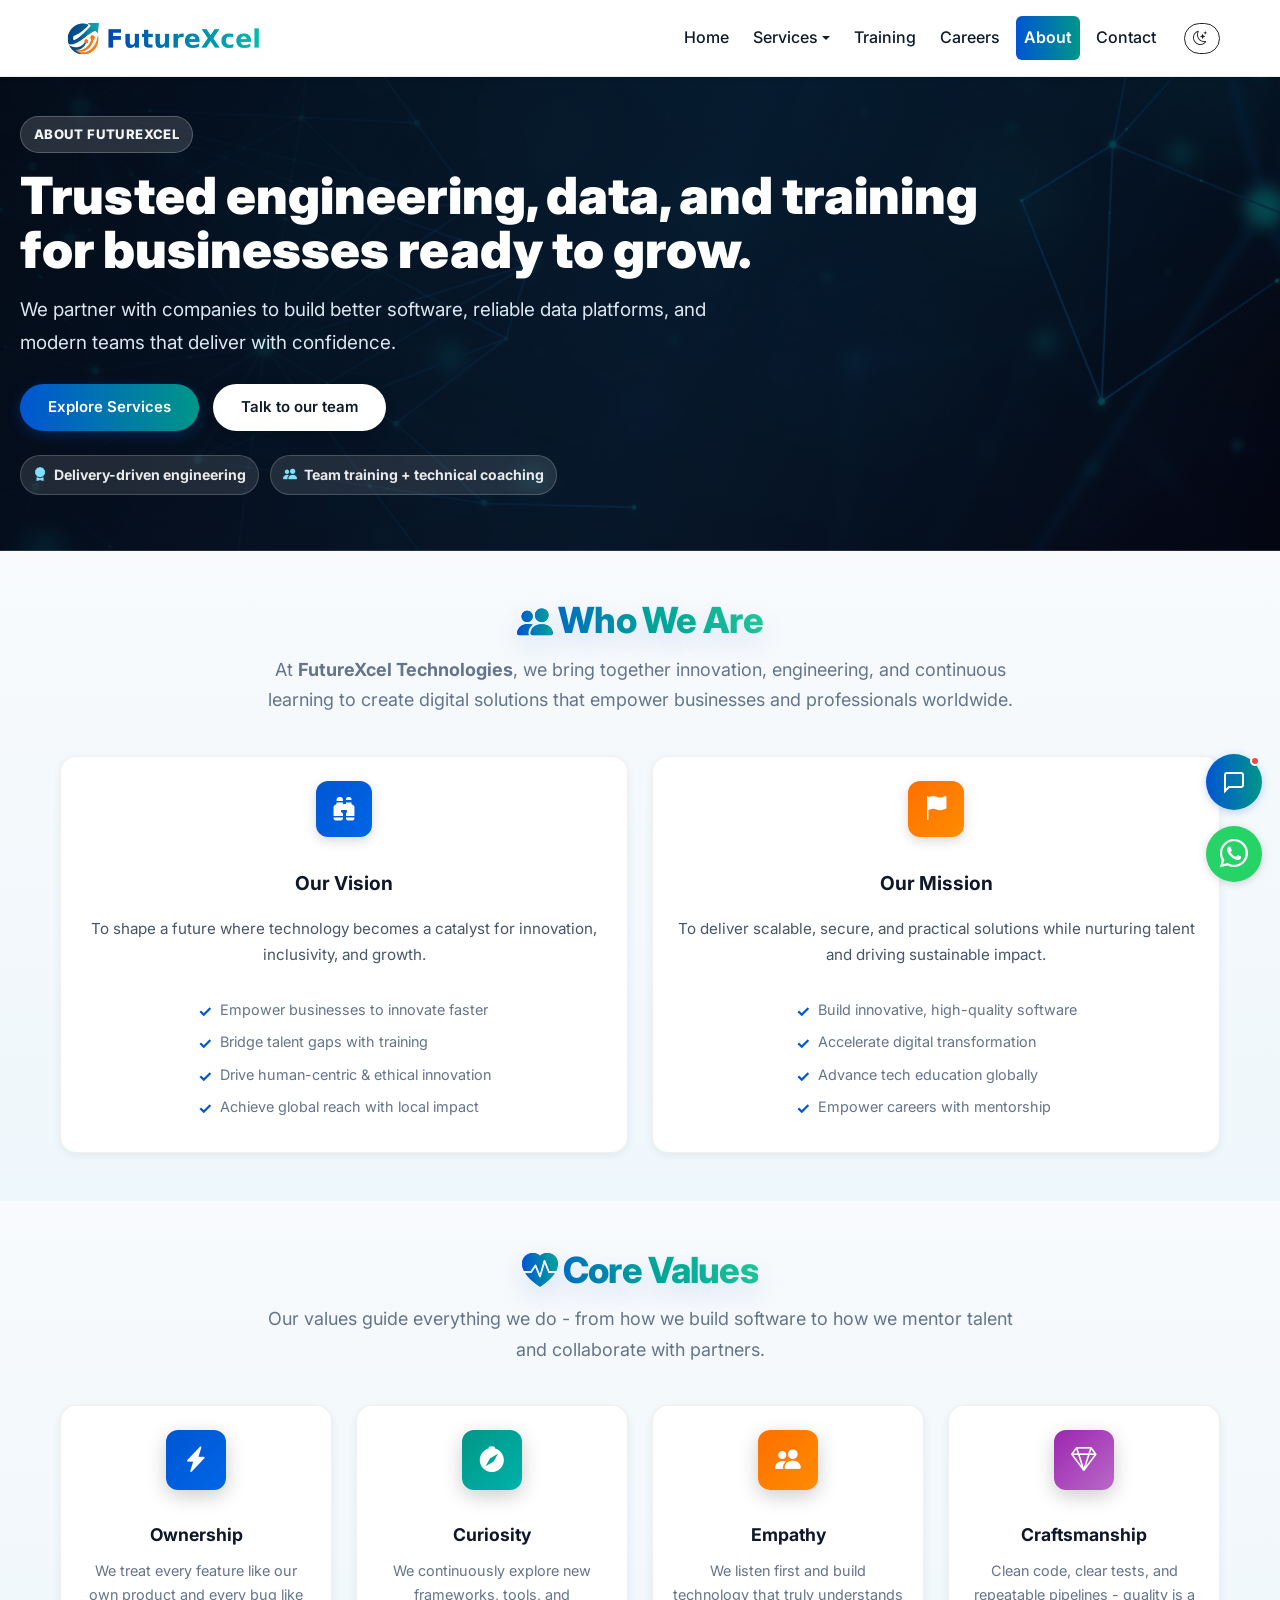
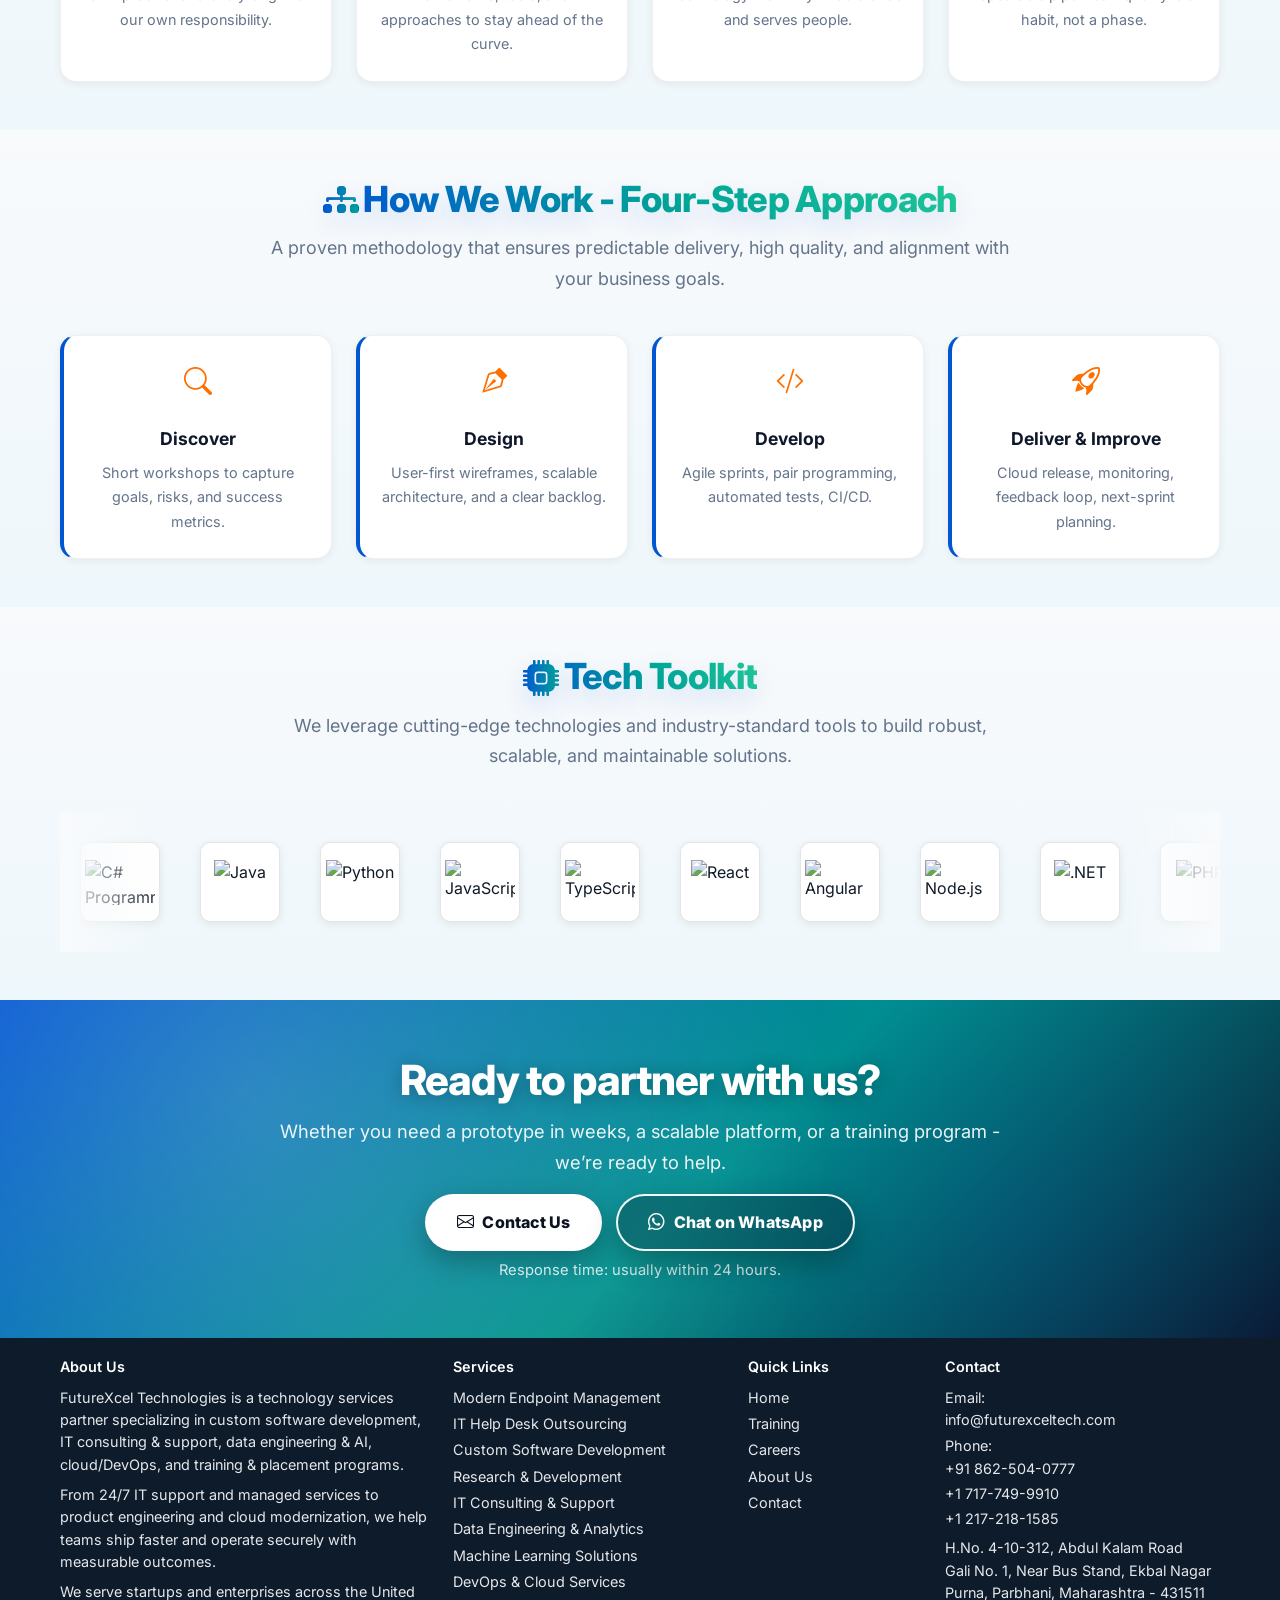
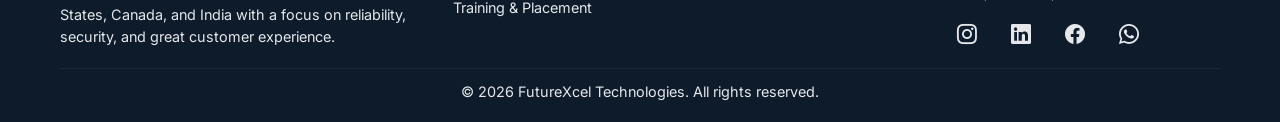
==== commit 3c8d9ec0: "Add files via upload" ====
--- a/about.html
+++ b/about.html
@@ -1,2404 +1,2261 @@
-<!DOCTYPE html>
-<html lang="en">
-
-<head>
-  <meta charset="UTF-8" />
-  <meta name="viewport" content="width=device-width, initial-scale=1" />
-  <meta name="description"
-    content="About FutureXcel Technologies – who we are, our mission, values, approach, and tech toolkit." />
-  <meta name="keywords"
-    content="FutureXcel Technologies, about us, software development company, IT services, technology solutions" />
-  <meta name="author" content="FutureXcel Technologies" />
-  <meta name="theme-color" content="#0d1b2a" />
-  <meta name="color-scheme" content="light dark" />
-  <title>About Us | FutureXcel Technologies</title>
-
-  <!-- Resource Hints -->
-  <link rel="preconnect" href="https://cdn.jsdelivr.net" crossorigin>
-  <link rel="preconnect" href="https://cdnjs.cloudflare.com" crossorigin>
-  <link rel="preconnect" href="https://fonts.googleapis.com">
-  <link rel="preconnect" href="https://fonts.gstatic.com" crossorigin>
-  <link rel="preload" as="image" href="./assets/hero1.jpg" />
-
-  <!-- Favicon -->
-  <link rel="icon" type="image/png" href="./assets/Favico.png" />
-
-  <!-- Google Fonts - Professional Typography (Inter) -->
-  <link href="https://fonts.googleapis.com/css2?family=Inter:wght@300;400;500;600;700;800&display=swap"
-    rel="stylesheet">
-
-  <!-- CSS: Vendors -->
-  <link href="https://cdn.jsdelivr.net/npm/bootstrap@5.3.2/dist/css/bootstrap.min.css" rel="stylesheet" />
-  <link href="https://cdn.jsdelivr.net/npm/bootstrap-icons/font/bootstrap-icons.css" rel="stylesheet" />
-  <link href="https://cdnjs.cloudflare.com/ajax/libs/font-awesome/6.4.0/css/all.min.css" rel="stylesheet" />
-  <link href="https://cdnjs.cloudflare.com/ajax/libs/aos/2.3.4/aos.css" rel="stylesheet" />
-
-  <!-- CSS: App -->
-  <link href="./styles.css" rel="stylesheet" />
-
-  <!-- Page-specific styles -->
-  <style>
-    /* About page specific styles - common styles are in styles.css */
-
-    /* ========== HERO SECTION - Match index.html design ========== */
-    .hero {
-      position: relative;
-      min-height: 50vh;
-      display: flex;
-      align-items: center;
-      overflow: hidden;
-    }
-
-    #heroCarousel {
-      position: absolute;
-      top: 0;
-      left: 0;
-      right: 0;
-      bottom: 0;
-      width: 100%;
-      height: 100%;
-      z-index: 0;
-      overflow: hidden;
-    }
-
-    #heroCarousel .carousel-inner {
-      width: 100%;
-      height: 100%;
-    }
-
-    #heroCarousel .carousel-item {
-      position: relative;
-      width: 100%;
-      height: 100%;
-      min-height: 100%;
-    }
-
-    #heroCarousel .carousel-item video {
-      position: absolute;
-      top: 0;
-      left: 0;
-      width: 100%;
-      height: 100%;
-      min-width: 100%;
-      min-height: 100%;
-      object-fit: cover;
-      object-position: center;
-      background: black;
-      filter: brightness(0.5);
-      display: block;
-    }
-
-    .hero::after {
-      content: "";
-      position: absolute;
-      inset: 0;
-      background: linear-gradient(135deg, rgba(0, 86, 210, 0.75) 0%, rgba(0, 150, 136, 0.6) 50%, rgba(13, 27, 42, 0.9) 100%);
-      z-index: 1;
-      opacity: 1;
-    }
-
-    .hero .inner {
-      position: relative;
-      z-index: 2;
-      color: #fff;
-      padding: 70px 0 60px;
-      text-align: left;
-    }
-
-    .hero h1 {
-      font-weight: 700;
-      letter-spacing: -0.03em;
-      line-height: 1.2;
-      font-size: clamp(2.25rem, 2rem + 2vw, 3.25rem);
-      margin-bottom: 0.75rem;
-      color: #ffffff;
-      text-shadow: 0 2px 20px rgba(0, 0, 0, 0.5), 0 4px 40px rgba(0, 0, 0, 0.3);
-    }
-
-    .hero p.lead {
-      max-width: 720px;
-      font-size: clamp(1rem, 0.95rem + 0.25vw, 1.125rem);
-      line-height: 1.65;
-      color: #ffffff;
-      margin: 0;
-      text-shadow: 0 2px 15px rgba(0, 0, 0, 0.4), 0 1px 5px rgba(0, 0, 0, 0.3);
-      font-weight: 400;
-    }
-
-    .hero-badges {
-      display: flex;
-      flex-wrap: wrap;
-      gap: 0.5rem;
-      margin-bottom: 1rem;
-      justify-content: flex-start;
-    }
-
-    .hero-badges .hb {
-      background: rgba(255, 255, 255, 0.15);
-      border: 1px solid rgba(255, 255, 255, 0.3);
-      color: #fff;
-      font-size: 0.75rem;
-      letter-spacing: 0.5px;
-      font-weight: 600;
-      padding: 0.5rem 0.875rem;
-      border-radius: 999px;
-      backdrop-filter: blur(8px);
-      transition: all 0.3s ease;
-    }
-
-    .hero-badges .hb:hover {
-      background: rgba(255, 255, 255, 0.25);
-      transform: translateY(-2px);
-    }
-
-    .hero-actions {
-      display: flex;
-      flex-wrap: wrap;
-      gap: 0.75rem;
-      margin-top: 1.5rem;
-      justify-content: flex-start;
-      align-items: center;
-    }
-
-    .btn-pill {
-      display: inline-flex;
-      align-items: center;
-      justify-content: center;
-      gap: 0.5rem;
-      border-radius: 999px;
-      padding: 12px 28px;
-      font-weight: 600;
-      font-size: 0.9375rem;
-      text-decoration: none;
-      line-height: 1.5;
-      border: 0;
-      position: relative;
-      overflow: hidden;
-      transition: all 0.3s cubic-bezier(0.4, 0, 0.2, 1);
-      cursor: pointer;
-    }
-
-    .btn-pill i {
-      font-size: 1.0625rem;
-      transition: transform 0.3s ease;
-    }
-
-    /* Button Style 1: Primary Gradient (Blue to Teal) - Light Mode */
-    .btn-brand {
-      background: var(--fx-gradient);
-      color: #fff;
-      border: none;
-      box-shadow: 0 4px 14px rgba(0, 86, 210, 0.3);
-    }
-
-    .btn-brand:hover {
-      background: linear-gradient(90deg, #0066e6, #00a896);
-      box-shadow: 0 6px 20px rgba(0, 86, 210, 0.4);
-      transform: translateY(-2px);
-    }
-
-    .btn-brand i {
-      color: #fff;
-    }
-
-    /* Button Style 2: White Background - Light Mode */
-    .btn-contrast {
-      background: #ffffff;
-      color: #0d1b2a;
-      border: none;
-      box-shadow: 0 4px 14px rgba(0, 0, 0, 0.15);
-    }
-
-    .btn-contrast:hover {
-      background: #f8f9fa;
-      box-shadow: 0 6px 20px rgba(0, 0, 0, 0.25);
-      transform: translateY(-2px);
-    }
-
-    .btn-contrast i {
-      color: #0d1b2a;
-    }
-
-    /* Button Style 3: Transparent with White Border - Light Mode */
-    .btn-outline {
-      background: transparent;
-      color: #fff;
-      border: 2px solid rgba(255, 255, 255, 0.9);
-      box-shadow: 0 4px 14px rgba(0, 0, 0, 0.2);
-    }
-
-    .btn-outline:hover {
-      background: rgba(255, 255, 255, 0.1);
-      border-color: #fff;
-      box-shadow: 0 6px 20px rgba(0, 0, 0, 0.3);
-      transform: translateY(-2px);
-    }
-
-    .btn-outline i {
-      color: #fff;
-    }
-
-    /* ========== MAIN CONTENT SECTIONS ========== */
-    .section-title {
-      font-weight: 600;
-      font-size: clamp(1.5rem, 2.5vw, 1.9rem);
-      margin-bottom: 10px;
-      background: var(--fx-gradient);
-      -webkit-background-clip: text;
-      background-clip: text;
-      -webkit-text-fill-color: transparent;
-    }
-
-    html.theme-dark .section-title {
-      -webkit-text-fill-color: #fff !important;
-      background: none !important;
-    }
-
-    .section-sub {
-      color: #6b7280;
-      font-size: 0.95rem;
-      font-weight: 400;
-    }
-
-    /* ========== ABOUT CARDS - Professional Design ========== */
-    .about-card {
-      background: #fff;
-      border: 1px solid rgba(0, 0, 0, 0.06);
-      border-radius: 16px;
-      padding: 24px 20px;
-      text-align: center;
-      transition: all 0.3s cubic-bezier(0.4, 0, 0.2, 1);
-      box-shadow: 0 2px 8px rgba(0, 0, 0, 0.06);
-      height: 100%;
-      position: relative;
-      overflow: hidden;
-      display: flex;
-      flex-direction: column;
-    }
-
-    .about-card::before {
-      content: "";
-      position: absolute;
-      top: 0;
-      left: 0;
-      right: 0;
-      height: 3px;
-      background: var(--fx-gradient);
-      transform: scaleX(0);
-      transform-origin: left;
-      transition: transform 0.3s ease;
-    }
-
-    .about-card:hover {
-      transform: translateY(-6px);
-      box-shadow: 0 12px 32px rgba(0, 0, 0, 0.12);
-      border-color: rgba(0, 86, 210, 0.15);
-    }
-
-    .about-card:hover::before {
-      transform: scaleX(1);
-    }
-
-    .about-card .icon-wrap {
-      width: 56px;
-      height: 56px;
-      border-radius: 12px;
-      display: flex;
-      align-items: center;
-      justify-content: center;
-      font-size: 1.5rem;
-      margin: 0 auto 16px;
-      color: #fff;
-      transition: transform 0.3s ease;
-      box-shadow: 0 4px 12px rgba(0, 0, 0, 0.15);
-    }
-
-    .vision .icon-wrap {
-      background: linear-gradient(135deg, #0056d2, #0066e6);
-    }
-
-    .mission .icon-wrap {
-      background: linear-gradient(135deg, #ff6f00, #ff8c00);
-    }
-
-    .about-card:hover .icon-wrap {
-      transform: scale(1.1);
-    }
-
-    .about-card h5 {
-      font-size: 1.2rem;
-      font-weight: 700;
-      margin-bottom: 10px;
-      color: #0f172a;
-    }
-
-    .about-card p {
-      font-size: 0.95rem;
-      line-height: 1.7;
-      color: #475569;
-      margin-bottom: 14px;
-    }
-
-    /* Bullet list - Professional Design */
-    .bullet-list {
-      list-style: none;
-      padding: 0;
-      text-align: left;
-      font-size: 0.9rem;
-      line-height: 1.7;
-      margin: 0 auto;
-      max-width: 90%;
-    }
-
-    .bullet-list li {
-      margin-bottom: 8px;
-      padding-left: 22px;
-      position: relative;
-      transition: all 0.3s cubic-bezier(0.4, 0, 0.2, 1);
-      color: #64748b;
-    }
-
-    .bullet-list li::before {
-      content: "\2713";
-      position: absolute;
-      left: 0;
-      color: var(--fx-blue);
-      font-weight: 700;
-      font-size: 1rem;
-      transition: transform 0.3s ease;
-    }
-
-    .bullet-list li:hover {
-      transform: translateX(4px);
-      color: inherit;
-    }
-
-    .bullet-list li:hover::before {
-      transform: scale(1.2);
-    }
-
-    /* ========== VALUE CARDS - Professional Design ========== */
-    .value-card-modern {
-      background: #fff;
-      border: 1px solid rgba(0, 0, 0, 0.06);
-      border-radius: 16px;
-      padding: 24px 20px;
-      text-align: center;
-      transition: all 0.3s cubic-bezier(0.4, 0, 0.2, 1);
-      box-shadow: 0 2px 8px rgba(0, 0, 0, 0.06);
-      height: 100%;
-      position: relative;
-      overflow: hidden;
-      display: flex;
-      flex-direction: column;
-      align-items: center;
-    }
-
-    .value-card-modern::before {
-      content: "";
-      position: absolute;
-      top: 0;
-      left: 0;
-      right: 0;
-      height: 3px;
-      background: var(--fx-gradient);
-      transform: scaleX(0);
-      transform-origin: left;
-      transition: transform 0.3s ease;
-    }
-
-    .value-card-modern:hover {
-      transform: translateY(-6px);
-      box-shadow: 0 12px 32px rgba(0, 0, 0, 0.12);
-      border-color: rgba(0, 86, 210, 0.15);
-    }
-
-    .value-card-modern:hover::before {
-      transform: scaleX(1);
-    }
-
-    .icon-circle {
-      width: 60px;
-      height: 60px;
-      border-radius: 12px;
-      display: flex;
-      align-items: center;
-      justify-content: center;
-      font-size: 1.6rem;
-      color: #fff;
-      margin: 0 auto 16px;
-      box-shadow: 0 6px 20px rgba(0, 0, 0, 0.2);
-      transition: transform 0.3s ease;
-    }
-
-    .bg-blue {
-      background: linear-gradient(135deg, #0056d2, #0066e6);
-    }
-
-    .bg-teal {
-      background: linear-gradient(135deg, #009688, #00b2a9);
-    }
-
-    .bg-orange {
-      background: linear-gradient(135deg, #ff6f00, #ff8c00);
-    }
-
-    .bg-purple {
-      background: linear-gradient(135deg, #9c27b0, #ba68c8);
-    }
-
-    .value-card-modern:hover .icon-circle {
-      transform: scale(1.1);
-    }
-
-    .value-card-modern h6 {
-      font-size: 1.1rem;
-      font-weight: 700;
-      margin-bottom: 10px;
-      color: #0f172a;
-    }
-
-    .value-card-modern p {
-      font-size: 0.9rem;
-      line-height: 1.7;
-      color: #64748b;
-      margin: 0;
-    }
-
-    /* ========== PROCESS STEPS - Professional Design ========== */
-    .process-step {
-      background: #fff;
-      border: 1px solid rgba(0, 0, 0, 0.06);
-      border-left: 4px solid var(--fx-blue);
-      border-radius: 16px;
-      padding: 24px 20px;
-      text-align: center;
-      transition: all 0.3s cubic-bezier(0.4, 0, 0.2, 1);
-      box-shadow: 0 2px 8px rgba(0, 0, 0, 0.06);
-      height: 100%;
-      position: relative;
-      overflow: hidden;
-      cursor: pointer;
-      display: flex;
-      flex-direction: column;
-      align-items: center;
-    }
-
-    .process-step::before {
-      content: "";
-      position: absolute;
-      top: 0;
-      left: 0;
-      right: 0;
-      height: 3px;
-      background: var(--fx-gradient);
-      transform: scaleX(0);
-      transform-origin: left;
-      transition: transform 0.3s ease;
-    }
-
-    .process-step:hover,
-    .process-step:focus-within {
-      transform: translateY(-6px);
-      box-shadow: 0 12px 32px rgba(0, 0, 0, 0.12);
-      border-color: rgba(0, 86, 210, 0.15);
-    }
-
-    .process-step:hover::before {
-      transform: scaleX(1);
-    }
-
-    .process-step .icon {
-      font-size: 1.75rem;
-      color: var(--fx-orange);
-      margin-bottom: 14px;
-      transition: transform 0.3s ease;
-      display: block;
-    }
-
-    .process-step:hover .icon {
-      transform: scale(1.1);
-    }
-
-    .process-step h6 {
-      font-size: 1.1rem;
-      font-weight: 700;
-      margin-bottom: 10px;
-      color: #0f172a;
-    }
-
-    .process-step p {
-      font-size: 0.9rem;
-      line-height: 1.7;
-      color: #64748b;
-      margin: 0;
-    }
-
-    /* Tech Toolkit carousel */
-    .logo-carousel {
-      overflow: hidden;
-      width: 100%;
-      padding: 30px 0;
-      position: relative;
-    }
-
-    .logo-carousel::before,
-    .logo-carousel::after {
-      content: '';
-      position: absolute;
-      top: 0;
-      bottom: 0;
-      width: 100px;
-      z-index: 2;
-      pointer-events: none;
-    }
-
-    .logo-carousel::before {
-      left: 0;
-      background: linear-gradient(to right, #f8fafc, transparent);
-    }
-
-    .logo-carousel::after {
-      right: 0;
-      background: linear-gradient(to left, #f8fafc, transparent);
-    }
-
-    html.theme-dark .logo-carousel::before {
-      background: linear-gradient(to right, #0b1220, transparent);
-    }
-
-    html.theme-dark .logo-carousel::after {
-      background: linear-gradient(to left, #0b1220, transparent);
-    }
-
-    .logo-track {
-      display: flex;
-      animation: scroll 110s linear infinite;
-    }
-
-    .logo-item {
-      perspective: 1000px;
-      margin: 0 20px;
-      flex: 0 0 auto;
-    }
-
-    .flip-card {
-      width: 80px;
-      height: 80px;
-      position: relative;
-      transform-style: preserve-3d;
-      transition: transform .6s;
-    }
-
-    .logo-item:hover .flip-card {
-      transform: rotateY(180deg);
-    }
-
-    .flip-front,
-    .flip-back {
-      position: absolute;
-      width: 100%;
-      height: 100%;
-      backface-visibility: hidden;
-      display: flex;
-      align-items: center;
-      justify-content: center;
-      border-radius: 10px;
-    }
-
-    .flip-back {
-      background: transparent;
-      border-radius: 10px;
-      padding: 8px;
-      display: flex;
-      align-items: center;
-      justify-content: center;
-    }
-
-    /* Unified styles for both light and dark mode */
-    .flip-front {
-      background: #ffffff !important;
-      background-color: #ffffff !important;
-      border: 1px solid rgba(0, 0, 0, 0.1) !important;
-      transition: all 0.3s ease;
-      box-shadow: 0 2px 8px rgba(0, 0, 0, 0.08) !important;
-    }
-
-    .logo-item:hover .flip-front {
-      background: #ffffff !important;
-      background-color: #ffffff !important;
-      border-color: rgba(0, 86, 210, 0.3) !important;
-      box-shadow: 0 4px 12px rgba(0, 86, 210, 0.15) !important;
-      transform: translateY(-2px) !important;
-    }
-
-    .flip-front img {
-      height: 45px;
-      width: auto;
-      transition: all 0.3s ease;
-      max-width: 90%;
-      filter: grayscale(20%);
-      opacity: 1;
-      object-fit: contain;
-      display: block !important;
-      visibility: visible !important;
-      position: relative;
-      z-index: 1;
-    }
-
-    /* Override for dark mode - remove all filters */
-    html.theme-dark .flip-front img {
-      filter: none !important;
-      -webkit-filter: none !important;
-    }
-
-    .logo-item:hover .flip-front img {
-      filter: grayscale(0%);
-      opacity: 1;
-      transform: scale(1.05);
-    }
-
-    .flip-back {
-      color: #fff;
-      font-weight: bold;
-      transform: rotateY(180deg);
-      font-size: .85rem;
-      text-align: center;
-    }
-
-    @keyframes scroll {
-      from {
-        transform: translateX(0);
-      }
-
-      to {
-        transform: translateX(-50%);
-      }
-    }
-
-    /* Tech logos brand colors */
-    .brand-csharp {
-      background: #68217A;
-    }
-
-    .brand-java {
-      background: #f89820;
-    }
-
-    .brand-python {
-      background: #3776ab;
-    }
-
-    .brand-js {
-      background: #f7df1e;
-      color: #000;
-    }
-
-    .brand-ts {
-      background: #3178c6;
-    }
-
-    .brand-react {
-      background: #61dafb;
-      color: #000;
-    }
-
-    .brand-angular {
-      background: #dd0031;
-    }
-
-    .brand-node {
-      background: #3c873a;
-    }
-
-    .brand-dotnet {
-      background: #512bd4;
-    }
-
-    .brand-php {
-      background: #8993be;
-    }
-
-    .brand-go {
-      background: #00add8;
-    }
-
-    .brand-ruby {
-      background: #cc342d;
-    }
-
-    .brand-swift {
-      background: #f05138;
-    }
-
-    .brand-kotlin {
-      background: linear-gradient(135deg, #7f52ff, #ff6b6b);
-    }
-
-    .brand-html {
-      background: #e34f26;
-    }
-
-    .brand-css {
-      background: #264de4;
-    }
-
-    .brand-bootstrap {
-      background: #7952b3;
-    }
-
-    .brand-tailwind {
-      background: #06b6d4;
-    }
-
-    .brand-docker {
-      background: #2496ed;
-    }
-
-    .brand-k8s {
-      background: #326ce5;
-    }
-
-    .brand-aws {
-      background: #ff9900;
-    }
-
-    .brand-azure {
-      background: #0078d4;
-    }
-
-    .brand-gcp {
-      background: #4285f4;
-    }
-
-    .brand-git {
-      background: #f05032;
-    }
-
-    .brand-github {
-      background: #24292f;
-    }
-
-    .brand-gitlab {
-      background: #fc6d26;
-    }
-
-    .brand-mongo {
-      background: #47a248;
-    }
-
-    .brand-mysql {
-      background: #4479a1;
-    }
-
-    .brand-postgres {
-      background: #336791;
-    }
-
-    .brand-redis {
-      background: #d82c20;
-    }
-
-    /* CTA is standardized site-wide in styles.css via `.fx-cta` */
-
-
-    html.theme-dark .flip-back {
-      color: #fff !important;
-    }
-
-    /* ========== DARK MODE: Tech Toolkit - Same as light mode ========== */
-    /* Force white background in dark mode to match light mode */
-    html.theme-dark .flip-front,
-    html.theme-dark .logo-item .flip-front,
-    html.theme-dark .flip-card .flip-front,
-    html.theme-dark .logo-item .flip-card .flip-front,
-    html.theme-dark section#stack .flip-front,
-    html.theme-dark section#stack .logo-item .flip-front,
-    html.theme-dark section#stack .flip-card .flip-front,
-    html.theme-dark #stack .flip-front,
-    html.theme-dark #stack .logo-item .flip-front,
-    html.theme-dark #stack .flip-card .flip-front {
-      background: #ffffff !important;
-      background-color: #ffffff !important;
-      background-image: none !important;
-      border: 1px solid rgba(0, 0, 0, 0.1) !important;
-      box-shadow: 0 2px 8px rgba(0, 0, 0, 0.08) !important;
-    }
-
-    /* Dark mode images - ensure full visibility - remove all filters that might hide them */
-    html.theme-dark .flip-front img,
-    html.theme-dark .logo-item .flip-front img,
-    html.theme-dark .flip-card .flip-front img,
-    html.theme-dark section#stack .flip-front img,
-    html.theme-dark section#stack .logo-item .flip-front img,
-    html.theme-dark #stack .flip-front img,
-    html.theme-dark #stack .logo-item .flip-front img,
-    html.theme-dark .flip-front img[src],
-    html.theme-dark .logo-item img,
-    html.theme-dark .flip-card img,
-    html.theme-dark img[src*="devicon"] {
-      filter: none !important;
-      opacity: 1 !important;
-      display: block !important;
-      visibility: visible !important;
-      -webkit-filter: none !important;
-      max-width: 90% !important;
-      height: 45px !important;
-      width: auto !important;
-      object-fit: contain !important;
-      position: relative !important;
-      z-index: 1 !important;
-      color: #000 !important;
-    }
-
-    /* Dark mode hover - same as light mode */
-    html.theme-dark .logo-item:hover .flip-front,
-    html.theme-dark .logo-item:focus .flip-front,
-    html.theme-dark .logo-item:active .flip-front,
-    html.theme-dark .logo-item:hover .flip-card .flip-front,
-    html.theme-dark section#stack .logo-item:hover .flip-front,
-    html.theme-dark #stack .logo-item:hover .flip-front {
-      background: #ffffff !important;
-      background-color: #ffffff !important;
-      background-image: none !important;
-      border-color: rgba(0, 86, 210, 0.3) !important;
-      box-shadow: 0 4px 12px rgba(0, 86, 210, 0.15) !important;
-      transform: translateY(-2px) !important;
-    }
-
-    html.theme-dark .logo-item:hover .flip-front img,
-    html.theme-dark .logo-item:focus .flip-front img,
-    html.theme-dark .logo-item:active .flip-front img,
-    html.theme-dark .logo-item:hover .flip-card .flip-front img,
-    html.theme-dark section#stack .logo-item:hover .flip-front img,
-    html.theme-dark #stack .logo-item:hover .flip-front img {
-      filter: none !important;
-      opacity: 1 !important;
-      transform: scale(1.05) !important;
-      display: block !important;
-      visibility: visible !important;
-      -webkit-filter: none !important;
-      position: relative !important;
-      z-index: 1 !important;
-    }
-
-
-    /* Dark mode: ensure flip-back text is visible - preserve brand backgrounds */
-    html.theme-dark .flip-back {
-      font-weight: bold !important;
-      opacity: 1 !important;
-    }
-
-    /* Most brand backgrounds are dark/medium - use white text */
-    html.theme-dark .flip-back.brand-csharp,
-    html.theme-dark .flip-back.brand-python,
-    html.theme-dark .flip-back.brand-ts,
-    html.theme-dark .flip-back.brand-angular,
-    html.theme-dark .flip-back.brand-node,
-    html.theme-dark .flip-back.brand-dotnet,
-    html.theme-dark .flip-back.brand-php,
-    html.theme-dark .flip-back.brand-go,
-    html.theme-dark .flip-back.brand-ruby,
-    html.theme-dark .flip-back.brand-swift,
-    html.theme-dark .flip-back.brand-kotlin,
-    html.theme-dark .flip-back.brand-html,
-    html.theme-dark .flip-back.brand-css,
-    html.theme-dark .flip-back.brand-bootstrap,
-    html.theme-dark .flip-back.brand-tailwind,
-    html.theme-dark .flip-back.brand-docker,
-    html.theme-dark .flip-back.brand-k8s,
-    html.theme-dark .flip-back.brand-azure,
-    html.theme-dark .flip-back.brand-gcp,
-    html.theme-dark .flip-back.brand-git,
-    html.theme-dark .flip-back.brand-github,
-    html.theme-dark .flip-back.brand-gitlab,
-    html.theme-dark .flip-back.brand-mongo,
-    html.theme-dark .flip-back.brand-mysql,
-    html.theme-dark .flip-back.brand-postgres,
-    html.theme-dark .flip-back.brand-redis {
-      color: #ffffff !important;
-      text-shadow: 0 1px 3px rgba(0, 0, 0, 0.8) !important;
-    }
-
-    /* Light/medium backgrounds - use dark text */
-    html.theme-dark .flip-back.brand-java,
-    html.theme-dark .flip-back.brand-js,
-    html.theme-dark .flip-back.brand-react,
-    html.theme-dark .flip-back.brand-aws {
-      color: #000000 !important;
-      text-shadow: 0 1px 2px rgba(255, 255, 255, 0.6) !important;
-      font-weight: 800 !important;
-    }
-
-    /* Responsive adjustments */
-    @media (max-width: 768px) {
-      .logo-item {
-        margin: 0 15px;
-      }
-
-      .flip-card {
-        width: 70px;
-        height: 70px;
-      }
-
-      .flip-front img {
-        height: 40px;
-      }
-
-      .logo-carousel::before,
-      .logo-carousel::after {
-        width: 50px;
-      }
-    }
-
-    /* ========== DARK MODE SUPPORT ========== */
-    html.theme-dark .about-card {
-      background: #101c2d;
-      border-color: rgba(255, 255, 255, 0.08);
-      box-shadow: 0 8px 24px rgba(0, 0, 0, 0.55);
-    }
-
-    html.theme-dark .about-card:hover {
-      box-shadow: 0 16px 38px rgba(0, 0, 0, 0.7);
-    }
-
-    html.theme-dark .about-card h5,
-    html.theme-dark .about-card p {
-      color: #e5e7eb;
-    }
-
-    html.theme-dark .value-card-modern {
-      background: #101c2d;
-      border-color: rgba(255, 255, 255, 0.08);
-      box-shadow: 0 8px 24px rgba(0, 0, 0, 0.55);
-    }
-
-    html.theme-dark .value-card-modern:hover {
-      box-shadow: 0 16px 38px rgba(0, 0, 0, 0.7);
-    }
-
-    html.theme-dark .value-card-modern h6,
-    html.theme-dark .value-card-modern p {
-      color: #e5e7eb;
-    }
-
-    html.theme-dark .process-step {
-      background: #101c2d;
-      border-color: rgba(255, 255, 255, 0.08);
-      box-shadow: 0 8px 24px rgba(0, 0, 0, 0.55);
-    }
-
-    html.theme-dark .process-step:hover {
-      box-shadow: 0 16px 38px rgba(0, 0, 0, 0.7);
-    }
-
-    html.theme-dark .process-step h6,
-    html.theme-dark .process-step p {
-      color: #e5e7eb;
-    }
-
-    html.theme-dark #values {
-      background: #0b1220 !important;
-    }
-
-    /* Dark mode: Tech Toolkit section background */
-    html.theme-dark #stack,
-    html.theme-dark section#stack,
-    html.theme-dark section#stack.bg-light {
-      background: #0b1220 !important;
-    }
-
-    html.theme-dark #stack.bg-light {
-      background: #0b1220 !important;
-    }
-
-    /* Ensure section title and subtitle are visible in dark mode */
-    html.theme-dark #stack .section-title {
-      color: #ffffff !important;
-      -webkit-text-fill-color: #ffffff !important;
-      background: none !important;
-    }
-
-    html.theme-dark #stack .section-title i {
-      color: #ffffff !important;
-      -webkit-text-fill-color: #ffffff !important;
-    }
-
-    html.theme-dark #stack .section-sub {
-      color: #e5e7eb !important;
-      opacity: 1 !important;
-    }
-
-    /* Dark mode: ensure logo track and items are visible */
-    html.theme-dark .logo-track {
-      background: transparent;
-    }
-
-    html.theme-dark .logo-item {
-      background: transparent;
-    }
-
-    html.theme-dark .logo-carousel {
-      background: transparent;
-    }
-
-    /* FINAL OVERRIDE: Force images to be visible in dark mode */
-    html.theme-dark #stack img,
-    html.theme-dark section#stack img,
-    html.theme-dark .logo-carousel img,
-    html.theme-dark .logo-track img,
-    html.theme-dark .flip-card img {
-      opacity: 1 !important;
-      visibility: visible !important;
-      display: block !important;
-      filter: none !important;
-      -webkit-filter: none !important;
-    }
-
-
-    .flip-back {
-      color: #fff;
-      font-weight: bold;
-      transform: rotateY(180deg);
-      font-size: .85rem;
-      text-align: center;
-    }
-
-    @keyframes scroll {
-      from {
-        transform: translateX(0);
-      }
-
-      to {
-        transform: translateX(-50%);
-      }
-    }
-
-    /* Tech logos brand colors */
-    .brand-csharp {
-      background: #68217A;
-    }
-
-    .brand-java {
-      background: #f89820;
-    }
-
-    .brand-python {
-      background: #3776ab;
-    }
-
-    .brand-js {
-      background: #f7df1e;
-      color: #000;
-    }
-
-    .brand-ts {
-      background: #3178c6;
-    }
-
-    .brand-react {
-      background: #61dafb;
-      color: #000;
-    }
-
-    .brand-angular {
-      background: #dd0031;
-    }
-
-    .brand-node {
-      background: #3c873a;
-    }
-
-    .brand-dotnet {
-      background: #512bd4;
-    }
-
-    .brand-php {
-      background: #8993be;
-    }
-
-    .brand-go {
-      background: #00add8;
-    }
-
-    .brand-ruby {
-      background: #cc342d;
-    }
-
-    .brand-swift {
-      background: #f05138;
-    }
-
-    .brand-kotlin {
-      background: linear-gradient(135deg, #7f52ff, #ff6b6b);
-    }
-
-    .brand-html {
-      background: #e34f26;
-    }
-
-    .brand-css {
-      background: #264de4;
-    }
-
-    .brand-bootstrap {
-      background: #7952b3;
-    }
-
-    .brand-tailwind {
-      background: #06b6d4;
-    }
-
-    .brand-docker {
-      background: #2496ed;
-    }
-
-    .brand-k8s {
-      background: #326ce5;
-    }
-
-    .brand-aws {
-      background: #ff9900;
-    }
-
-    .brand-azure {
-      background: #0078d4;
-    }
-
-    .brand-gcp {
-      background: #4285f4;
-    }
-
-    .brand-git {
-      background: #f05032;
-    }
-
-    .brand-github {
-      background: #24292f;
-    }
-
-    .brand-gitlab {
-      background: #fc6d26;
-    }
-
-    .brand-mongo {
-      background: #47a248;
-    }
-
-    .brand-mysql {
-      background: #4479a1;
-    }
-
-    .brand-postgres {
-      background: #336791;
-    }
-
-    .brand-redis {
-      background: #d82c20;
-    }
-
-    /* Dark navbar logo */
-    html.theme-dark .navbar-brand img {
-      filter: brightness(0) invert(1);
-    }
-
-
-    /* Footer color fix: place at the very end of your CSS */
-    /* brighter, readable "dark white" */
-    footer {
-      color: #f1f5f9 !important;
-    }
-
-    footer h5 {
-      color: #ffffff !important;
-    }
-
-    footer p,
-    footer address,
-    footer .copyright,
-    footer small,
-    footer .text-muted {
-      color: #e5e7eb !important;
-    }
-
-    footer a {
-      color: #e5e7eb !important;
-      text-decoration: none;
-    }
-
-    footer a:hover,
-    footer a:focus {
-      color: #ffffff !important;
-      text-decoration: underline;
-    }
-
-    /* ensure the hr isn’t too dim next to brighter text */
-    footer .footer-rule {
-      border-color: rgba(255, 255, 255, 0.25) !important;
-    }
-
-    footer .social a {
-      color: inherit;
-      text-decoration: none;
-    }
-
-    footer .social a i {
-      transition: transform .2s ease, filter .2s ease;
-      will-change: transform, filter;
-      /* why: smoother hover */
-    }
-
-    /* Hover: soft white glow + slight lift */
-    footer .social a:hover i,
-    footer .social a:focus-visible i {
-      transform: translateY(-1px);
-      filter:
-        drop-shadow(0 0 4px rgba(255, 255, 255, 0.45)) drop-shadow(0 0 10px rgba(255, 255, 255, 0.35));
-    }
-
-    /* Stronger glow on dark footer backgrounds */
-    footer[style],
-    footer,
-    html.theme-dark footer {
-      --fx-footer-glow1: rgba(255, 255, 255, 0.55);
-      --fx-footer-glow2: rgba(255, 255, 255, 0.40);
-    }
-
-    html.theme-dark footer .social a:hover i,
-    html.theme-dark footer .social a:focus-visible i {
-      filter:
-        drop-shadow(0 0 5px var(--fx-footer-glow1)) drop-shadow(0 0 12px var(--fx-footer-glow2));
-    }
-
-    /* Accessibility: no motion */
-    @media (prefers-reduced-motion: reduce) {
-      footer .social a i {
-        transition: none;
-      }
-
-      footer .social a:hover i,
-      footer .social a:focus-visible i {
-        transform: none;
-      }
-    }
-
-    /* === FINAL FIX: Remove all nav underline (normal, active, focus, dropdown, dark mode) === */
-
-    /* All navbar links and dropdown toggles */
-    .navbar .nav-link,
-    .navbar .nav-link:hover,
-    .navbar .nav-link:focus,
-    .navbar .nav-link:active,
-    .navbar .nav-link.show,
-    .navbar .dropdown-toggle,
-    .navbar .dropdown-toggle:hover,
-    .navbar .dropdown-toggle:focus,
-    .navbar .dropdown-item,
-    .navbar .dropdown-item:hover,
-    .navbar .dropdown-item:focus {
-      text-decoration: none !important;
-      border: none !important;
-      box-shadow: none !important;
-    }
-
-    /* Active / open link (e.g., About Us, Services when dropdown open) */
-    .navbar .nav-link.active,
-    .navbar .nav-link.show,
-    .navbar .nav-link[aria-expanded="true"] {
-      text-decoration: none !important;
-      border: none !important;
-      box-shadow: none !important;
-    }
-
-    /* Dark mode consistency */
-    html.theme-dark .navbar .nav-link,
-    html.theme-dark .navbar .nav-link:hover,
-    html.theme-dark .navbar .nav-link:focus,
-    html.theme-dark .navbar .nav-link.active,
-    html.theme-dark .navbar .dropdown-toggle,
-    html.theme-dark .navbar .dropdown-toggle:hover,
-    html.theme-dark .navbar .dropdown-toggle:focus {
-      text-decoration: none !important;
-      border: none !important;
-      box-shadow: none !important;
-    }
-
-    /* ========== MOBILE OPTIMIZATION FOR 390x844 ========== */
-    @media screen and (max-width: 991px) {
-      body {
-        font-size: 16px;
-        line-height: 1.5;
-      }
-
-      .container {
-        padding-left: 15px;
-        padding-right: 15px;
-      }
-
-      .hero {
-        min-height: 45vh;
-      }
-
-      #heroCarousel {
-        min-height: 45vh;
-        height: 45vh;
-      }
-
-      #heroCarousel .carousel-item video {
-        height: 45vh;
-        min-height: 45vh;
-      }
-
-      .hero .inner {
-        padding: 40px 15px 50px;
-      }
-
-      .hero h1 {
-        font-size: clamp(1.5rem, 5vw, 2rem);
-        line-height: 1.2;
-        margin-bottom: 1rem;
-        font-weight: 600;
-        color: #ffffff !important;
-      }
-
-      .hero p.lead {
-        font-size: clamp(0.85rem, 2.5vw, 1rem);
-        line-height: 1.6;
-        font-weight: 400;
-        color: #ffffff !important;
-      }
-
-      .hero-badges {
-        gap: 0.4rem;
-        margin-top: 0.8rem;
-      }
-
-      .hero-badges .hb {
-        font-size: 0.65rem;
-        padding: 0.35rem 0.6rem;
-      }
-
-      .hero-actions {
-        gap: 0.6rem;
-        margin-top: 1.2rem;
-        flex-direction: column;
-        align-items: stretch;
-      }
-
-      .btn-pill {
-        padding: 12px 24px;
-        font-size: 0.9rem;
-        justify-content: center;
-      }
-
-      .section-title {
-        font-size: clamp(1.4rem, 4vw, 1.8rem);
-        margin-bottom: 1rem;
-      }
-
-      footer {
-        padding: 24px 0;
-      }
-
-      footer h5 {
-        font-size: 1rem;
-        margin-bottom: 8px;
-      }
-
-      footer p,
-      footer a {
-        font-size: 0.9rem;
-      }
-    }
-
-    @media screen and (width: 390px) and (height: 844px),
-    screen and (width: 390px) and (min-height: 800px),
-    screen and (min-width: 390px) and (max-width: 428px) {
-      .hero {
-        min-height: auto !important;
-        height: auto !important;
-        max-height: none !important;
-        overflow: visible !important;
-        padding-bottom: 30px !important;
-      }
-
-      #heroCarousel {
-        min-height: auto !important;
-        height: auto !important;
-        max-height: none !important;
-      }
-
-      #heroCarousel .carousel-item video {
-        height: auto !important;
-        min-height: auto !important;
-      }
-
-      .hero .inner {
-        padding: 45px 18px 160px !important;
-        overflow: visible !important;
-      }
-
-      .hero-actions {
-        flex-direction: column !important;
-        gap: 0.55rem !important;
-        margin-top: 0.7rem !important;
-        display: flex !important;
-        width: 100% !important;
-        visibility: visible !important;
-        opacity: 1 !important;
-      }
-
-      .hero-actions a,
-      .hero-actions .btn-pill {
-        width: 100% !important;
-        padding: 10px 16px !important;
-        font-size: 0.84rem !important;
-        min-height: 40px !important;
-        display: flex !important;
-        visibility: visible !important;
-        opacity: 1 !important;
-        flex-shrink: 0 !important;
-      }
-
-      .hero h1 {
-        font-size: 1.75rem;
-        line-height: 1.2;
-        font-weight: 600;
-        color: #ffffff !important;
-      }
-
-      .hero p.lead {
-        font-size: 0.95rem;
-        line-height: 1.6;
-        font-weight: 400;
-        color: #ffffff !important;
-      }
-
-      .container {
-        padding-left: 18px;
-        padding-right: 18px;
-      }
-
-      .section-title {
-        font-size: 1.65rem;
-      }
-    }
-
-    @media screen and (max-width: 480px) {
-      .hero {
-        min-height: auto !important;
-        height: auto !important;
-        overflow: visible !important;
-      }
-
-      #heroCarousel {
-        min-height: auto !important;
-        height: auto !important;
-      }
-
-      #heroCarousel .carousel-item video {
-        height: auto !important;
-        min-height: auto !important;
-      }
-
-      .hero .inner {
-        padding: 35px 12px 140px !important;
-        overflow: visible !important;
-      }
-
-      .hero-actions {
-        flex-direction: column !important;
-        gap: 0.55rem !important;
-        display: flex !important;
-        width: 100% !important;
-      }
-
-      .hero-actions a,
-      .hero-actions .btn-pill {
-        width: 100% !important;
-        padding: 10px 16px !important;
-        font-size: 0.84rem !important;
-        min-height: 40px !important;
-      }
-
-      .hero h1 {
-        font-size: 1.4rem;
-        line-height: 1.2;
-        font-weight: 600;
-        color: #ffffff !important;
-      }
-
-      .hero p.lead {
-        font-size: 0.85rem;
-        line-height: 1.5;
-        font-weight: 400;
-        color: #ffffff !important;
-      }
-
-      .hero-badges {
-        gap: 0.35rem;
-      }
-
-      .hero-badges .hb {
-        font-size: 0.6rem;
-        padding: 0.3rem 0.5rem;
-      }
-
-      .hero-actions {
-        gap: 0.5rem;
-      }
-
-      .btn-pill {
-        padding: 10px 20px;
-        font-size: 0.85rem;
-      }
-
-      .container {
-        padding-left: 12px;
-        padding-right: 12px;
-      }
-    }
-
-    /* Fix footer contact phone spacing */
-    footer address.mb-0 {
-      margin-bottom: 0.25rem !important;
-      line-height: 1.4;
-    }
-
-    footer address.mb-0 a {
-      display: inline-block;
-      margin: 0;
-      padding: 0;
-      line-height: 1.4;
-    }
-
-    footer address.mb-0 br {
-      line-height: 1.4;
-    }
-  </style>
-</head>
-
-<body>
-
-  <a href="#about" class="skip-link">Skip to content</a>
-
-  <!-- Navbar -->
-  <nav class="navbar navbar-expand-lg navbar-light bg-white shadow-sm sticky-top" role="navigation">
-    <div class="container">
-      <a class="navbar-brand fw-bold" href="/" aria-label="FutureXcel Home">
-        <img src="./assets/logo.png" alt="FutureXcel Technologies Logo" decoding="async" fetchpriority="high"
-          loading="eager" data-logo-light="./assets/logo.png" data-logo-dark="./assets/logo.png" />
-      </a>
-      <button class="navbar-toggler" type="button" data-bs-toggle="collapse" data-bs-target="#navbarNav"
-        aria-controls="navbarNav" aria-expanded="false" aria-label="Toggle navigation">
-        <span class="navbar-toggler-icon"></span>
-      </button>
-
-      <div class="collapse navbar-collapse justify-content-end" id="navbarNav">
-        <ul class="navbar-nav fw-semibold">
-          <li class="nav-item"><a class="nav-link" href="/">Home</a></li>
-
-          <!-- Dropdown -->
-          <li class="nav-item dropdown">
-            <a class="nav-link dropdown-toggle" href="#" id="servicesDropdown" role="button" data-bs-toggle="dropdown"
-              aria-expanded="false">Services</a>
-            <ul class="dropdown-menu shadow border-0 rounded-3" aria-labelledby="servicesDropdown">
-              <li><a class="dropdown-item" href="/services-endpoint">Modern Endpoint Management</a></li>
-              <li><a class="dropdown-item" href="/services-helpdesk">IT Help Desk Outsourcing</a></li>
-              <li><a class="dropdown-item" href="/services-software">Custom Software Development</a></li>
-              <li><a class="dropdown-item" href="/services-research">Research &amp; Development</a></li>
-              <li><a class="dropdown-item" href="/services-consulting">IT Consulting &amp; Support</a></li>
-              <li><a class="dropdown-item" href="/services-data">Data Engineering &amp; Analytics</a></li>
-              <li><a class="dropdown-item" href="/services-ml">Machine Learning Solutions</a></li>
-              <li><a class="dropdown-item" href="/services-cloud">DevOps &amp; Cloud Services</a></li>
-              <li><a class="dropdown-item" href="/services-training">Training &amp; Placement</a></li>
-            </ul>
-          </li>
-
-          <li class="nav-item"><a class="nav-link" href="/training">Training</a></li>
-          <li class="nav-item"><a class="nav-link" href="/careers">Careers</a></li>
-          <li class="nav-item"><a class="nav-link active" href="/about">About</a></li>
-          <li class="nav-item"><a class="nav-link" href="/contact">Contact</a></li>
-        </ul>
-
-        <!-- Dark mode toggle -->
-        <div class="d-flex align-items-center ms-lg-3 mt-2 mt-lg-0">
-          <button id="themeToggle" class="btn btn-sm btn-outline-dark rounded-pill d-inline-flex align-items-center"
-            type="button" aria-pressed="false" title="Toggle dark mode">
-            <i class="bi bi-moon-stars me-1" aria-hidden="true"></i>
-            <span class="visually-hidden">Toggle dark mode</span>
-          </button>
-        </div>
-      </div>
-    </div>
-  </nav>
-
-  <main id="main-content">
-    <!-- HERO -->
-    <header class="hero" style="--hero-image: url('./assets/hero2.jpg');">
-      <div class="container">
-        <div class="inner">
-          <span class="eyebrow">Who we are</span>
-          <div class="hero-badges">
-            <span class="hb">INNOVATION</span>
-            <span class="hb">EXCELLENCE</span>
-            <span class="hb">CRAFTSMANSHIP</span>
-            <span class="hb">GLOBAL REACH</span>
-          </div>
-          <h1 class="mt-1">About FutureXcel</h1>
-          <p class="lead">Engineers, data enthusiasts, and DevOps builders - solving real problems with craftsmanship.
-            We bring together innovation, engineering, and continuous learning to create digital solutions that empower
-            businesses and professionals worldwide.</p>
-          <div class="hero-actions">
-            <a href="#about" class="btn-pill btn-brand" data-scroll><i class="bi bi-people-fill"></i> Learn More</a>
-            <a href="/contact" class="btn-pill btn-contrast"><i class="bi bi-chat-dots"></i> Talk to Us</a>
-            <a href="#values" class="btn-pill btn-outline" data-scroll><i class="bi bi-heart-pulse-fill"></i> Our
-              Values</a>
-          </div>
-        </div>
-      </div>
-    </header>
-
-    <!-- ABOUT -->
-    <section id="about" class="py-5 bg-light">
-      <div class="container about-kv" data-aos="fade-up">
-        <div class="text-center mb-5">
-          <h2 class="section-title"><i class="bi bi-people-fill me-2"></i>Who We Are</h2>
-          <p class="section-sub mx-auto" style="max-width: 820px;">
-            At <strong>FutureXcel Technologies</strong>, we bring together innovation, engineering, and continuous
-            learning
-            to create digital solutions that empower businesses and professionals worldwide.
-          </p>
-        </div>
-
-        <div class="row g-4">
-          <!-- Vision -->
-          <div class="col-md-6" data-aos="fade-right" data-aos-delay="100">
-            <div class="about-card vision d-flex flex-column h-100 hover-dynamic">
-              <div class="icon-wrap" aria-hidden="true"><i class="bi bi-binoculars-fill"></i></div>
-              <h5 class="fw-bold mt-3">Our Vision</h5>
-              <p class="mt-2" style="font-size:0.95rem;">
-                To shape a future where technology becomes a catalyst for innovation, inclusivity, and growth.
-              </p>
-              <ul class="bullet-list mt-3 flex-grow-1">
-                <li>Empower businesses to innovate faster</li>
-                <li>Bridge talent gaps with training</li>
-                <li>Drive human-centric &amp; ethical innovation</li>
-                <li>Achieve global reach with local impact</li>
-              </ul>
-            </div>
-          </div>
-
-          <!-- Mission -->
-          <div class="col-md-6" data-aos="fade-left" data-aos-delay="200">
-            <div class="about-card mission d-flex flex-column h-100 hover-dynamic">
-              <div class="icon-wrap" aria-hidden="true"><i class="bi bi-flag-fill"></i></div>
-              <h5 class="fw-bold mt-3">Our Mission</h5>
-              <p class="mt-2" style="font-size:0.95rem;">
-                To deliver scalable, secure, and practical solutions while nurturing talent
-                and driving sustainable impact.
-              </p>
-              <ul class="bullet-list mt-3 flex-grow-1">
-                <li>Build innovative, high-quality software</li>
-                <li>Accelerate digital transformation</li>
-                <li>Advance tech education globally</li>
-                <li>Empower careers with mentorship</li>
-              </ul>
-            </div>
-          </div>
-        </div>
-      </div>
-    </section>
-
-    <!-- VALUES -->
-    <section id="values" class="py-5 bg-light">
-      <div class="container" data-aos="fade-up">
-        <div class="text-center mb-5">
-          <h2 class="section-title"><i class="bi bi-heart-pulse-fill me-2"></i>Core Values</h2>
-          <p class="section-sub mx-auto" style="max-width: 820px;">
-            Our values guide everything we do - from how we build software to how we mentor talent and collaborate with
-            partners.
-          </p>
-        </div>
-        <div class="row g-4 justify-content-center">
-
-          <div class="col-12 col-sm-6 col-lg-3">
-            <div class="value-card-modern h-100 value-blue">
-              <div class="icon-circle bg-blue"><i class="bi bi-lightning-charge-fill"></i></div>
-              <h6 class="fw-bold mt-3">Ownership</h6>
-              <p class="small">We treat every feature like our own product and every bug like our own responsibility.
-              </p>
-            </div>
-          </div>
-
-          <div class="col-12 col-sm-6 col-lg-3">
-            <div class="value-card-modern h-100 value-teal">
-              <div class="icon-circle bg-teal"><i class="bi bi-compass-fill"></i></div>
-              <h6 class="fw-bold mt-3">Curiosity</h6>
-              <p class="small">We continuously explore new frameworks, tools, and approaches to stay ahead of the curve.
-              </p>
-            </div>
-          </div>
-
-          <div class="col-12 col-sm-6 col-lg-3">
-            <div class="value-card-modern h-100 value-orange">
-              <div class="icon-circle bg-orange"><i class="bi bi-people-fill"></i></div>
-              <h6 class="fw-bold mt-3">Empathy</h6>
-              <p class="small">We listen first and build technology that truly understands and serves people.</p>
-            </div>
-          </div>
-
-          <div class="col-12 col-sm-6 col-lg-3">
-            <div class="value-card-modern h-100 value-purple">
-              <div class="icon-circle bg-purple"><i class="bi bi-gem"></i></div>
-              <h6 class="fw-bold mt-3">Craftsmanship</h6>
-              <p class="small">Clean code, clear tests, and repeatable pipelines - quality is a habit, not a phase.</p>
-            </div>
-          </div>
-
-        </div>
-      </div>
-    </section>
-
-    <!-- HOW WE WORK -->
-    <section id="process" class="py-5 bg-light">
-      <div class="container" data-aos="fade-up">
-        <div class="text-center mb-5">
-          <h2 class="section-title"><i class="bi bi-diagram-3-fill me-2"></i>How We Work - Four-Step Approach</h2>
-          <p class="section-sub mx-auto" style="max-width: 820px;">
-            A proven methodology that ensures predictable delivery, high quality, and alignment with your business
-            goals.
-          </p>
-        </div>
-        <div class="row g-4">
-          <div class="col-md-6 col-lg-3">
-            <div class="process-step h-100 step-blue hover-dynamic" tabindex="0" role="button" aria-label="Discover">
-              <i class="bi bi-search icon"></i>
-              <h6 class="fw-bold mb-2 mt-2">Discover</h6>
-              <p class="small mb-0">Short workshops to capture goals, risks, and success metrics.</p>
-            </div>
-          </div>
-          <div class="col-md-6 col-lg-3">
-            <div class="process-step h-100 step-teal hover-dynamic" tabindex="0" role="button" aria-label="Design">
-              <i class="bi bi-vector-pen icon"></i>
-              <h6 class="fw-bold mb-2 mt-2">Design</h6>
-              <p class="small mb-0">User-first wireframes, scalable architecture, and a clear backlog.</p>
-            </div>
-          </div>
-          <div class="col-md-6 col-lg-3">
-            <div class="process-step h-100 step-orange hover-dynamic" tabindex="0" role="button" aria-label="Develop">
-              <i class="bi bi-code-slash icon"></i>
-              <h6 class="fw-bold mb-2 mt-2">Develop</h6>
-              <p class="small mb-0">Agile sprints, pair programming, automated tests, CI/CD.</p>
-            </div>
-          </div>
-          <div class="col-md-6 col-lg-3">
-            <div class="process-step h-100 step-purple hover-dynamic" tabindex="0" role="button"
-              aria-label="Deliver and Improve">
-              <i class="bi bi-rocket-takeoff icon"></i>
-              <h6 class="fw-bold mb-2 mt-2">Deliver &amp; Improve</h6>
-              <p class="small mb-0">Cloud release, monitoring, feedback loop, next-sprint planning.</p>
-            </div>
-          </div>
-        </div>
-      </div>
-    </section>
-
-    <!-- TECH TOOLKIT -->
-    <section id="stack" class="py-5 bg-light">
-      <div class="container" data-aos="fade-up">
-        <div class="text-center mb-5">
-          <h2 class="section-title"><i class="bi bi-cpu-fill me-2"></i>Tech Toolkit</h2>
-          <p class="section-sub mx-auto" style="max-width: 820px;">
-            We leverage cutting-edge technologies and industry-standard tools to build robust, scalable, and
-            maintainable solutions.
-          </p>
-        </div>
-
-        <div class="logo-carousel">
-          <div class="logo-track">
-            <!-- First set of 30 Flip Cards -->
-            <div class="logo-item">
-              <div class="flip-card">
-                <div class="flip-front"><img
-                    src="https://cdn.jsdelivr.net/gh/devicons/devicon/icons/csharp/csharp-original.svg"
-                    alt="C# Programming Language" loading="lazy" />
-                </div>
-                <div class="flip-back brand-csharp">C#</div>
-              </div>
-            </div>
-            <div class="logo-item">
-              <div class="flip-card">
-                <div class="flip-front"><img
-                    src="https://cdn.jsdelivr.net/gh/devicons/devicon/icons/java/java-original.svg" alt="Java" /></div>
-                <div class="flip-back brand-java">Java</div>
-              </div>
-            </div>
-            <div class="logo-item">
-              <div class="flip-card">
-                <div class="flip-front"><img
-                    src="https://cdn.jsdelivr.net/gh/devicons/devicon/icons/python/python-original.svg" alt="Python" />
-                </div>
-                <div class="flip-back brand-python">Python</div>
-              </div>
-            </div>
-            <div class="logo-item">
-              <div class="flip-card">
-                <div class="flip-front"><img
-                    src="https://cdn.jsdelivr.net/gh/devicons/devicon/icons/javascript/javascript-original.svg"
-                    alt="JavaScript" /></div>
-                <div class="flip-back brand-js">JavaScript</div>
-              </div>
-            </div>
-            <div class="logo-item">
-              <div class="flip-card">
-                <div class="flip-front"><img
-                    src="https://cdn.jsdelivr.net/gh/devicons/devicon/icons/typescript/typescript-original.svg"
-                    alt="TypeScript" /></div>
-                <div class="flip-back brand-ts">TypeScript</div>
-              </div>
-            </div>
-            <div class="logo-item">
-              <div class="flip-card">
-                <div class="flip-front"><img
-                    src="https://cdn.jsdelivr.net/gh/devicons/devicon/icons/react/react-original.svg" alt="React" />
-                </div>
-                <div class="flip-back brand-react">React</div>
-              </div>
-            </div>
-            <div class="logo-item">
-              <div class="flip-card">
-                <div class="flip-front"><img
-                    src="https://cdn.jsdelivr.net/gh/devicons/devicon/icons/angularjs/angularjs-original.svg"
-                    alt="Angular" /></div>
-                <div class="flip-back brand-angular">Angular</div>
-              </div>
-            </div>
-            <div class="logo-item">
-              <div class="flip-card">
-                <div class="flip-front"><img
-                    src="https://cdn.jsdelivr.net/gh/devicons/devicon/icons/nodejs/nodejs-original.svg" alt="Node.js" />
-                </div>
-                <div class="flip-back brand-node">Node.js</div>
-              </div>
-            </div>
-            <div class="logo-item">
-              <div class="flip-card">
-                <div class="flip-front"><img
-                    src="https://cdn.jsdelivr.net/gh/devicons/devicon/icons/dot-net/dot-net-original.svg" alt=".NET" />
-                </div>
-                <div class="flip-back brand-dotnet">.NET</div>
-              </div>
-            </div>
-            <div class="logo-item">
-              <div class="flip-card">
-                <div class="flip-front"><img
-                    src="https://cdn.jsdelivr.net/gh/devicons/devicon/icons/php/php-original.svg" alt="PHP" /></div>
-                <div class="flip-back brand-php">PHP</div>
-              </div>
-            </div>
-            <div class="logo-item">
-              <div class="flip-card">
-                <div class="flip-front"><img src="https://cdn.jsdelivr.net/gh/devicons/devicon/icons/go/go-original.svg"
-                    alt="Go" /></div>
-                <div class="flip-back brand-go">Go</div>
-              </div>
-            </div>
-            <div class="logo-item">
-              <div class="flip-card">
-                <div class="flip-front"><img
-                    src="https://cdn.jsdelivr.net/gh/devicons/devicon/icons/ruby/ruby-original.svg" alt="Ruby" /></div>
-                <div class="flip-back brand-ruby">Ruby</div>
-              </div>
-            </div>
-            <div class="logo-item">
-              <div class="flip-card">
-                <div class="flip-front"><img
-                    src="https://cdn.jsdelivr.net/gh/devicons/devicon/icons/swift/swift-original.svg" alt="Swift" />
-                </div>
-                <div class="flip-back brand-swift">Swift</div>
-              </div>
-            </div>
-            <div class="logo-item">
-              <div class="flip-card">
-                <div class="flip-front"><img
-                    src="https://cdn.jsdelivr.net/gh/devicons/devicon/icons/kotlin/kotlin-original.svg" alt="Kotlin" />
-                </div>
-                <div class="flip-back brand-kotlin">Kotlin</div>
-              </div>
-            </div>
-            <div class="logo-item">
-              <div class="flip-card">
-                <div class="flip-front"><img
-                    src="https://cdn.jsdelivr.net/gh/devicons/devicon/icons/html5/html5-original.svg" alt="HTML5" />
-                </div>
-                <div class="flip-back brand-html">HTML5</div>
-              </div>
-            </div>
-            <div class="logo-item">
-              <div class="flip-card">
-                <div class="flip-front"><img
-                    src="https://cdn.jsdelivr.net/gh/devicons/devicon/icons/css3/css3-original.svg" alt="CSS3" /></div>
-                <div class="flip-back brand-css">CSS3</div>
-              </div>
-            </div>
-            <div class="logo-item">
-              <div class="flip-card">
-                <div class="flip-front"><img
-                    src="https://cdn.jsdelivr.net/gh/devicons/devicon/icons/bootstrap/bootstrap-original.svg"
-                    alt="Bootstrap" /></div>
-                <div class="flip-back brand-bootstrap">Bootstrap</div>
-              </div>
-            </div>
-            <div class="logo-item">
-              <div class="flip-card">
-                <div class="flip-front"><img
-                    src="https://cdn.jsdelivr.net/gh/devicons/devicon/icons/tailwindcss/tailwindcss-plain.svg"
-                    alt="Tailwind" /></div>
-                <div class="flip-back brand-tailwind">Tailwind</div>
-              </div>
-            </div>
-            <div class="logo-item">
-              <div class="flip-card">
-                <div class="flip-front"><img
-                    src="https://cdn.jsdelivr.net/gh/devicons/devicon/icons/docker/docker-original.svg" alt="Docker" />
-                </div>
-                <div class="flip-back brand-docker">Docker</div>
-              </div>
-            </div>
-            <div class="logo-item">
-              <div class="flip-card">
-                <div class="flip-front"><img
-                    src="https://cdn.jsdelivr.net/gh/devicons/devicon/icons/kubernetes/kubernetes-plain.svg"
-                    alt="Kubernetes" /></div>
-                <div class="flip-back brand-k8s">Kubernetes</div>
-              </div>
-            </div>
-            <div class="logo-item">
-              <div class="flip-card">
-                <div class="flip-front"><img
-                    src="https://cdn.jsdelivr.net/gh/devicons/devicon/icons/amazonwebservices/amazonwebservices-original.svg"
-                    alt="AWS" /></div>
-                <div class="flip-back brand-aws">AWS</div>
-              </div>
-            </div>
-            <div class="logo-item">
-              <div class="flip-card">
-                <div class="flip-front"><img
-                    src="https://cdn.jsdelivr.net/gh/devicons/devicon/icons/azure/azure-original.svg" alt="Azure" />
-                </div>
-                <div class="flip-back brand-azure">Azure</div>
-              </div>
-            </div>
-            <div class="logo-item">
-              <div class="flip-card">
-                <div class="flip-front"><img
-                    src="https://cdn.jsdelivr.net/gh/devicons/devicon/icons/googlecloud/googlecloud-original.svg"
-                    alt="Google Cloud" /></div>
-                <div class="flip-back brand-gcp">Google Cloud</div>
-              </div>
-            </div>
-            <div class="logo-item">
-              <div class="flip-card">
-                <div class="flip-front"><img
-                    src="https://cdn.jsdelivr.net/gh/devicons/devicon/icons/git/git-original.svg" alt="Git" /></div>
-                <div class="flip-back brand-git">Git</div>
-              </div>
-            </div>
-            <div class="logo-item">
-              <div class="flip-card">
-                <div class="flip-front"><img
-                    src="https://cdn.jsdelivr.net/gh/devicons/devicon/icons/github/github-original.svg" alt="GitHub" />
-                </div>
-                <div class="flip-back brand-github">GitHub</div>
-              </div>
-            </div>
-            <div class="logo-item">
-              <div class="flip-card">
-                <div class="flip-front"><img
-                    src="https://cdn.jsdelivr.net/gh/devicons/devicon/icons/gitlab/gitlab-original.svg" alt="GitLab" />
-                </div>
-                <div class="flip-back brand-gitlab">GitLab</div>
-              </div>
-            </div>
-            <div class="logo-item">
-              <div class="flip-card">
-                <div class="flip-front"><img
-                    src="https://cdn.jsdelivr.net/gh/devicons/devicon/icons/mongodb/mongodb-original.svg"
-                    alt="MongoDB" /></div>
-                <div class="flip-back brand-mongo">MongoDB</div>
-              </div>
-            </div>
-            <div class="logo-item">
-              <div class="flip-card">
-                <div class="flip-front"><img
-                    src="https://cdn.jsdelivr.net/gh/devicons/devicon/icons/mysql/mysql-original.svg" alt="MySQL" />
-                </div>
-                <div class="flip-back brand-mysql">MySQL</div>
-              </div>
-            </div>
-            <div class="logo-item">
-              <div class="flip-card">
-                <div class="flip-front"><img
-                    src="https://cdn.jsdelivr.net/gh/devicons/devicon/icons/postgresql/postgresql-original.svg"
-                    alt="PostgreSQL" /></div>
-                <div class="flip-back brand-postgres">PostgreSQL</div>
-              </div>
-            </div>
-            <div class="logo-item">
-              <div class="flip-card">
-                <div class="flip-front"><img
-                    src="https://cdn.jsdelivr.net/gh/devicons/devicon/icons/redis/redis-original.svg" alt="Redis" />
-                </div>
-                <div class="flip-back brand-redis">Redis</div>
-              </div>
-            </div>
-            <!-- Duplicate set for seamless infinite scroll -->
-            <div class="logo-item">
-              <div class="flip-card">
-                <div class="flip-front"><img
-                    src="https://cdn.jsdelivr.net/gh/devicons/devicon/icons/csharp/csharp-original.svg"
-                    alt="C# Programming Language" loading="lazy" />
-                </div>
-                <div class="flip-back brand-csharp">C#</div>
-              </div>
-            </div>
-            <div class="logo-item">
-              <div class="flip-card">
-                <div class="flip-front"><img
-                    src="https://cdn.jsdelivr.net/gh/devicons/devicon/icons/java/java-original.svg" alt="Java" /></div>
-                <div class="flip-back brand-java">Java</div>
-              </div>
-            </div>
-            <div class="logo-item">
-              <div class="flip-card">
-                <div class="flip-front"><img
-                    src="https://cdn.jsdelivr.net/gh/devicons/devicon/icons/python/python-original.svg" alt="Python" />
-                </div>
-                <div class="flip-back brand-python">Python</div>
-              </div>
-            </div>
-            <div class="logo-item">
-              <div class="flip-card">
-                <div class="flip-front"><img
-                    src="https://cdn.jsdelivr.net/gh/devicons/devicon/icons/javascript/javascript-original.svg"
-                    alt="JavaScript" /></div>
-                <div class="flip-back brand-js">JavaScript</div>
-              </div>
-            </div>
-            <div class="logo-item">
-              <div class="flip-card">
-                <div class="flip-front"><img
-                    src="https://cdn.jsdelivr.net/gh/devicons/devicon/icons/typescript/typescript-original.svg"
-                    alt="TypeScript" /></div>
-                <div class="flip-back brand-ts">TypeScript</div>
-              </div>
-            </div>
-            <div class="logo-item">
-              <div class="flip-card">
-                <div class="flip-front"><img
-                    src="https://cdn.jsdelivr.net/gh/devicons/devicon/icons/react/react-original.svg" alt="React" />
-                </div>
-                <div class="flip-back brand-react">React</div>
-              </div>
-            </div>
-            <div class="logo-item">
-              <div class="flip-card">
-                <div class="flip-front"><img
-                    src="https://cdn.jsdelivr.net/gh/devicons/devicon/icons/angularjs/angularjs-original.svg"
-                    alt="Angular" /></div>
-                <div class="flip-back brand-angular">Angular</div>
-              </div>
-            </div>
-            <div class="logo-item">
-              <div class="flip-card">
-                <div class="flip-front"><img
-                    src="https://cdn.jsdelivr.net/gh/devicons/devicon/icons/nodejs/nodejs-original.svg" alt="Node.js" />
-                </div>
-                <div class="flip-back brand-node">Node.js</div>
-              </div>
-            </div>
-            <div class="logo-item">
-              <div class="flip-card">
-                <div class="flip-front"><img
-                    src="https://cdn.jsdelivr.net/gh/devicons/devicon/icons/dot-net/dot-net-original.svg" alt=".NET" />
-                </div>
-                <div class="flip-back brand-dotnet">.NET</div>
-              </div>
-            </div>
-            <div class="logo-item">
-              <div class="flip-card">
-                <div class="flip-front"><img
-                    src="https://cdn.jsdelivr.net/gh/devicons/devicon/icons/php/php-original.svg" alt="PHP" /></div>
-                <div class="flip-back brand-php">PHP</div>
-              </div>
-            </div>
-            <div class="logo-item">
-              <div class="flip-card">
-                <div class="flip-front"><img src="https://cdn.jsdelivr.net/gh/devicons/devicon/icons/go/go-original.svg"
-                    alt="Go" /></div>
-                <div class="flip-back brand-go">Go</div>
-              </div>
-            </div>
-            <div class="logo-item">
-              <div class="flip-card">
-                <div class="flip-front"><img
-                    src="https://cdn.jsdelivr.net/gh/devicons/devicon/icons/ruby/ruby-original.svg" alt="Ruby" /></div>
-                <div class="flip-back brand-ruby">Ruby</div>
-              </div>
-            </div>
-            <div class="logo-item">
-              <div class="flip-card">
-                <div class="flip-front"><img
-                    src="https://cdn.jsdelivr.net/gh/devicons/devicon/icons/swift/swift-original.svg" alt="Swift" />
-                </div>
-                <div class="flip-back brand-swift">Swift</div>
-              </div>
-            </div>
-            <div class="logo-item">
-              <div class="flip-card">
-                <div class="flip-front"><img
-                    src="https://cdn.jsdelivr.net/gh/devicons/devicon/icons/kotlin/kotlin-original.svg" alt="Kotlin" />
-                </div>
-                <div class="flip-back brand-kotlin">Kotlin</div>
-              </div>
-            </div>
-            <div class="logo-item">
-              <div class="flip-card">
-                <div class="flip-front"><img
-                    src="https://cdn.jsdelivr.net/gh/devicons/devicon/icons/html5/html5-original.svg" alt="HTML5" />
-                </div>
-                <div class="flip-back brand-html">HTML5</div>
-              </div>
-            </div>
-            <div class="logo-item">
-              <div class="flip-card">
-                <div class="flip-front"><img
-                    src="https://cdn.jsdelivr.net/gh/devicons/devicon/icons/css3/css3-original.svg" alt="CSS3" /></div>
-                <div class="flip-back brand-css">CSS3</div>
-              </div>
-            </div>
-            <div class="logo-item">
-              <div class="flip-card">
-                <div class="flip-front"><img
-                    src="https://cdn.jsdelivr.net/gh/devicons/devicon/icons/bootstrap/bootstrap-original.svg"
-                    alt="Bootstrap" /></div>
-                <div class="flip-back brand-bootstrap">Bootstrap</div>
-              </div>
-            </div>
-            <div class="logo-item">
-              <div class="flip-card">
-                <div class="flip-front"><img
-                    src="https://cdn.jsdelivr.net/gh/devicons/devicon/icons/tailwindcss/tailwindcss-plain.svg"
-                    alt="Tailwind" /></div>
-                <div class="flip-back brand-tailwind">Tailwind</div>
-              </div>
-            </div>
-            <div class="logo-item">
-              <div class="flip-card">
-                <div class="flip-front"><img
-                    src="https://cdn.jsdelivr.net/gh/devicons/devicon/icons/docker/docker-original.svg" alt="Docker" />
-                </div>
-                <div class="flip-back brand-docker">Docker</div>
-              </div>
-            </div>
-            <div class="logo-item">
-              <div class="flip-card">
-                <div class="flip-front"><img
-                    src="https://cdn.jsdelivr.net/gh/devicons/devicon/icons/kubernetes/kubernetes-plain.svg"
-                    alt="Kubernetes" /></div>
-                <div class="flip-back brand-k8s">Kubernetes</div>
-              </div>
-            </div>
-            <div class="logo-item">
-              <div class="flip-card">
-                <div class="flip-front"><img
-                    src="https://cdn.jsdelivr.net/gh/devicons/devicon/icons/amazonwebservices/amazonwebservices-original.svg"
-                    alt="AWS" /></div>
-                <div class="flip-back brand-aws">AWS</div>
-              </div>
-            </div>
-            <div class="logo-item">
-              <div class="flip-card">
-                <div class="flip-front"><img
-                    src="https://cdn.jsdelivr.net/gh/devicons/devicon/icons/azure/azure-original.svg" alt="Azure" />
-                </div>
-                <div class="flip-back brand-azure">Azure</div>
-              </div>
-            </div>
-            <div class="logo-item">
-              <div class="flip-card">
-                <div class="flip-front"><img
-                    src="https://cdn.jsdelivr.net/gh/devicons/devicon/icons/googlecloud/googlecloud-original.svg"
-                    alt="Google Cloud" /></div>
-                <div class="flip-back brand-gcp">Google Cloud</div>
-              </div>
-            </div>
-            <div class="logo-item">
-              <div class="flip-card">
-                <div class="flip-front"><img
-                    src="https://cdn.jsdelivr.net/gh/devicons/devicon/icons/git/git-original.svg" alt="Git" /></div>
-                <div class="flip-back brand-git">Git</div>
-              </div>
-            </div>
-            <div class="logo-item">
-              <div class="flip-card">
-                <div class="flip-front"><img
-                    src="https://cdn.jsdelivr.net/gh/devicons/devicon/icons/github/github-original.svg" alt="GitHub" />
-                </div>
-                <div class="flip-back brand-github">GitHub</div>
-              </div>
-            </div>
-            <div class="logo-item">
-              <div class="flip-card">
-                <div class="flip-front"><img
-                    src="https://cdn.jsdelivr.net/gh/devicons/devicon/icons/gitlab/gitlab-original.svg" alt="GitLab" />
-                </div>
-                <div class="flip-back brand-gitlab">GitLab</div>
-              </div>
-            </div>
-            <div class="logo-item">
-              <div class="flip-card">
-                <div class="flip-front"><img
-                    src="https://cdn.jsdelivr.net/gh/devicons/devicon/icons/mongodb/mongodb-original.svg"
-                    alt="MongoDB" /></div>
-                <div class="flip-back brand-mongo">MongoDB</div>
-              </div>
-            </div>
-            <div class="logo-item">
-              <div class="flip-card">
-                <div class="flip-front"><img
-                    src="https://cdn.jsdelivr.net/gh/devicons/devicon/icons/mysql/mysql-original.svg" alt="MySQL" />
-                </div>
-                <div class="flip-back brand-mysql">MySQL</div>
-              </div>
-            </div>
-            <div class="logo-item">
-              <div class="flip-card">
-                <div class="flip-front"><img
-                    src="https://cdn.jsdelivr.net/gh/devicons/devicon/icons/postgresql/postgresql-original.svg"
-                    alt="PostgreSQL" /></div>
-                <div class="flip-back brand-postgres">PostgreSQL</div>
-              </div>
-            </div>
-            <div class="logo-item">
-              <div class="flip-card">
-                <div class="flip-front"><img
-                    src="https://cdn.jsdelivr.net/gh/devicons/devicon/icons/redis/redis-original.svg" alt="Redis" />
-                </div>
-                <div class="flip-back brand-redis">Redis</div>
-              </div>
-            </div>
-          </div>
-        </div>
-      </div>
-    </section>
-
-    <!-- CTA (Unified across all pages) -->
-    <section class="fx-cta" aria-labelledby="fx-cta-title">
-      <div class="container">
-        <div class="fx-cta__inner">
-          <h2 id="fx-cta-title">Ready to partner with us?</h2>
-          <p class="fx-cta__lead">Whether you need a prototype in weeks, a scalable platform, or a training program -
-            we’re ready to help.</p>
-          <div class="fx-cta__actions">
-            <a href="/contact" class="btn-cta btn-cta--primary"><i class="bi bi-envelope"></i> Contact Us</a>
-            <a href="https://wa.me/917822865734?text=Hi%20FutureXcel%2C%20I%27m%20interested%20in%20your%20services."
-              target="_blank" rel="noopener noreferrer" class="btn-cta btn-cta--secondary"><i
-                class="bi bi-whatsapp"></i> Chat on WhatsApp</a>
-          </div>
-          <p class="fx-cta__note">Response time: usually within 24 hours.</p>
-        </div>
-      </div>
-    </section>
-  </main>
-
-  <!-- Footer -->
-  <footer id="contact">
-    <div class="container">
-      <div class="row g-4 align-items-start">
-        <div class="col-md-4">
-          <h5>About Us</h5>
-          <p class="mb-2">FutureXcel Technologies is a technology services partner specializing in custom software
-            development, IT consulting &amp; support, data engineering &amp; AI, cloud/DevOps, and training &amp;
-            placement programs.</p>
-          <p class="mb-2">From 24/7 IT support and managed services to product engineering and cloud modernization, we
-            help teams ship faster and operate securely with measurable outcomes.</p>
-          <p class="mb-0">We serve startups and enterprises across the United States, Canada, and India with a focus on
-            reliability, security, and great customer experience.</p>
-        </div>
-
-        <div class="col-md-3">
-          <h5>Services</h5>
-          <a href="/services-endpoint">Modern Endpoint Management</a>
-          <a href="/services-helpdesk">IT Help Desk Outsourcing</a>
-          <a href="/services-software">Custom Software Development</a>
-          <a href="/services-research">Research &amp; Development</a>
-          <a href="/services-consulting">IT Consulting &amp; Support</a>
-          <a href="/services-data">Data Engineering &amp; Analytics</a>
-          <a href="/services-ml">Machine Learning Solutions</a>
-          <a href="/services-cloud">DevOps &amp; Cloud Services</a>
-          <a href="/services-training">Training &amp; Placement</a>
-        </div>
-
-        <div class="col-md-2">
-          <h5>Quick Links</h5>
-          <a href="/">Home</a>
-          <a href="/training">Training</a>
-          <a href="/careers">Careers</a>
-          <a href="/about">About Us</a>
-          <a href="/contact">Contact</a>
-          <hr class="footer-rule d-md-none" aria-hidden="true" />
-        </div>
-
-        <div class="col-md-3">
-          <h5>Contact</h5>
-          <address class="mb-1">Email: <a href="mailto:info@futurexceltech.com">info@futurexceltech.com</a></address>
-          <address class="mb-0">Phone:<br>
-            <a href="tel:+918625040777">+91 862-504-0777</a><br>
-            <a href="tel:+17177499910">+1 717-749-9910</a><br>
-            <a href="tel:+12172181585">+1 217-218-1585</a>
-          </address>
-          <address class="mb-2">H.No. 4-10-312, Abdul Kalam Road<br>Gali No. 1, Near Bus Stand, Ekbal Nagar<br>Purna, Parbhani, Maharashtra - 431511</address>
-          <div class="social mt-2" aria-label="Social links">
-            <a href="https://www.instagram.com/futurexcel_technologies/#" target="_blank" rel="noopener noreferrer"
-              aria-label="Instagram"><i class="bi bi-instagram"></i></a>
-            <a href="https://www.linkedin.com/company/futurexcel-technologies/" target="_blank"
-              rel="noopener noreferrer" aria-label="LinkedIn"><i class="bi bi-linkedin"></i></a>
-            <a href="https://www.facebook.com/share/16yvQLBep4/" target="_blank" rel="noopener noreferrer"
-              aria-label="Facebook"><i class="bi bi-facebook"></i></a>
-            <a href="https://wa.me/917822865734?text=Hi%20FutureXcel%2C%20I%27m%20interested%20in%20your%20services."
-              target="_blank" rel="noopener noreferrer" aria-label="WhatsApp"><i class="bi bi-whatsapp"></i></a>
-          </div>
-        </div>
-      </div>
-
-      <hr class="footer-rule" />
-      <p class="text-center mb-0 copyright">&copy; <span id="year"></span> FutureXcel Technologies. All rights reserved.
-      </p>
-    </div>
-  </footer>
-
-
-
-
-  <!-- WhatsApp -->
-  <a class="whatsapp-float"
-    href="https://wa.me/917822865734?text=Hi%20FutureXcel%2C%20I%27d%20like%20to%20chat%20about%20your%20services."
-    target="_blank" rel="noopener noreferrer" aria-label="Chat on WhatsApp">
-    <i class="bi bi-whatsapp fs-3"></i>
-  </a>
-
-  <!-- JS: Vendors -->
-  <script defer src="https://cdn.jsdelivr.net/npm/bootstrap@5.3.2/dist/js/bootstrap.bundle.min.js"></script>
-  <script defer src="https://cdnjs.cloudflare.com/ajax/libs/aos/2.3.4/aos.js"></script>
-
-  <!-- JS: App -->
-  <script defer src="./main.js"></script>
-  
-  <!-- Chatbot Integration -->
-  <link rel="stylesheet" href="chatbot.css">
-  <script src="chatbot.js"></script>
-</body>
-
-</html>+<!DOCTYPE html>
+<html lang="en">
+
+<head>
+  <meta charset="UTF-8" />
+  <meta name="viewport" content="width=device-width, initial-scale=1" />
+  <meta name="description"
+    content="About FutureXcel Technologies – who we are, our mission, values, approach, and tech toolkit." />
+  <meta name="keywords"
+    content="FutureXcel Technologies, about us, software development company, IT services, technology solutions" />
+  <meta name="author" content="FutureXcel Technologies" />
+  <meta name="theme-color" content="#0d1b2a" />
+  <meta name="color-scheme" content="light dark" />
+  <title>About Us | FutureXcel Technologies</title>
+
+  <!-- Resource Hints -->
+  <link rel="preconnect" href="https://cdn.jsdelivr.net" crossorigin>
+  <link rel="preconnect" href="https://cdnjs.cloudflare.com" crossorigin>
+  <link rel="preconnect" href="https://fonts.googleapis.com">
+  <link rel="preconnect" href="https://fonts.gstatic.com" crossorigin>
+  <link rel="preload" as="image" href="./hero1.jpg" />
+
+  <!-- Favicon -->
+  <link rel="icon" type="image/png" href="./Favico.png" />
+
+  <!-- Google Fonts - Professional Typography (Inter) -->
+  <link href="https://fonts.googleapis.com/css2?family=Inter:wght@300;400;500;600;700;800&display=swap"
+    rel="stylesheet">
+
+  <!-- CSS: Vendors -->
+  <link href="https://cdn.jsdelivr.net/npm/bootstrap@5.3.2/dist/css/bootstrap.min.css" rel="stylesheet" />
+  <link href="https://cdn.jsdelivr.net/npm/bootstrap-icons/font/bootstrap-icons.css" rel="stylesheet" />
+  <link href="https://cdnjs.cloudflare.com/ajax/libs/font-awesome/6.4.0/css/all.min.css" rel="stylesheet" />
+  <link href="https://cdnjs.cloudflare.com/ajax/libs/aos/2.3.4/aos.css" rel="stylesheet" />
+
+  <!-- CSS: App -->
+  <link href="./styles.css" rel="stylesheet" />
+
+  <!-- Page-specific styles -->
+  <style>
+    /* About page specific styles - common styles are in styles.css */
+
+    /* ========== HERO SECTION - Using new modern design from styles.css ========== */
+    /* All hero styles are now in styles.css for consistency across all pages */
+
+    .btn-pill {
+      display: inline-flex;
+      align-items: center;
+      justify-content: center;
+      gap: 0.5rem;
+      border-radius: 999px;
+      padding: 12px 28px;
+      font-weight: 600;
+      font-size: 0.9375rem;
+      text-decoration: none;
+      line-height: 1.5;
+      border: 0;
+      position: relative;
+      overflow: hidden;
+      transition: all 0.3s cubic-bezier(0.4, 0, 0.2, 1);
+      cursor: pointer;
+    }
+
+    .btn-pill i {
+      font-size: 1.0625rem;
+      transition: transform 0.3s ease;
+    }
+
+    /* Button Style 1: Primary Gradient (Blue to Teal) - Light Mode */
+    .btn-brand {
+      background: var(--fx-gradient);
+      color: #fff;
+      border: none;
+      box-shadow: 0 4px 14px rgba(0, 86, 210, 0.3);
+    }
+
+    .btn-brand:hover {
+      background: linear-gradient(90deg, #0066e6, #00a896);
+      box-shadow: 0 6px 20px rgba(0, 86, 210, 0.4);
+      transform: translateY(-2px);
+    }
+
+    .btn-brand i {
+      color: #fff;
+    }
+
+    /* Button Style 2: White Background - Light Mode */
+    .btn-contrast {
+      background: #ffffff;
+      color: #0d1b2a;
+      border: none;
+      box-shadow: 0 4px 14px rgba(0, 0, 0, 0.15);
+    }
+
+    .btn-contrast:hover {
+      background: #f8f9fa;
+      box-shadow: 0 6px 20px rgba(0, 0, 0, 0.25);
+      transform: translateY(-2px);
+    }
+
+    .btn-contrast i {
+      color: #0d1b2a;
+    }
+
+    /* Button Style 3: Transparent with White Border - Light Mode */
+    .btn-outline {
+      background: transparent;
+      color: #fff;
+      border: 2px solid rgba(255, 255, 255, 0.9);
+      box-shadow: 0 4px 14px rgba(0, 0, 0, 0.2);
+    }
+
+    .btn-outline:hover {
+      background: rgba(255, 255, 255, 0.1);
+      border-color: #fff;
+      box-shadow: 0 6px 20px rgba(0, 0, 0, 0.3);
+      transform: translateY(-2px);
+    }
+
+    .btn-outline i {
+      color: #fff;
+    }
+
+    /* ========== MAIN CONTENT SECTIONS ========== */
+    .section-title {
+      font-weight: 600;
+      font-size: clamp(1.5rem, 2.5vw, 1.9rem);
+      margin-bottom: 10px;
+      background: var(--fx-gradient);
+      -webkit-background-clip: text;
+      background-clip: text;
+      -webkit-text-fill-color: transparent;
+    }
+
+    html.theme-dark .section-title {
+      -webkit-text-fill-color: #fff !important;
+      background: none !important;
+    }
+
+    .section-sub {
+      color: #6b7280;
+      font-size: 0.95rem;
+      font-weight: 400;
+    }
+
+    /* ========== ABOUT CARDS - Professional Design ========== */
+    .about-card {
+      background: #fff;
+      border: 1px solid rgba(0, 0, 0, 0.06);
+      border-radius: 16px;
+      padding: 24px 20px;
+      text-align: center;
+      transition: all 0.3s cubic-bezier(0.4, 0, 0.2, 1);
+      box-shadow: 0 2px 8px rgba(0, 0, 0, 0.06);
+      height: 100%;
+      position: relative;
+      overflow: hidden;
+      display: flex;
+      flex-direction: column;
+    }
+
+    .about-card::before {
+      content: "";
+      position: absolute;
+      top: 0;
+      left: 0;
+      right: 0;
+      height: 3px;
+      background: var(--fx-gradient);
+      transform: scaleX(0);
+      transform-origin: left;
+      transition: transform 0.3s ease;
+    }
+
+    .about-card:hover {
+      transform: translateY(-6px);
+      box-shadow: 0 12px 32px rgba(0, 0, 0, 0.12);
+      border-color: rgba(0, 86, 210, 0.15);
+    }
+
+    .about-card:hover::before {
+      transform: scaleX(1);
+    }
+
+    .about-card .icon-wrap {
+      width: 56px;
+      height: 56px;
+      border-radius: 12px;
+      display: flex;
+      align-items: center;
+      justify-content: center;
+      font-size: 1.5rem;
+      margin: 0 auto 16px;
+      color: #fff;
+      transition: transform 0.3s ease;
+      box-shadow: 0 4px 12px rgba(0, 0, 0, 0.15);
+    }
+
+    .vision .icon-wrap {
+      background: linear-gradient(135deg, #0056d2, #0066e6);
+    }
+
+    .mission .icon-wrap {
+      background: linear-gradient(135deg, #ff6f00, #ff8c00);
+    }
+
+    .about-card:hover .icon-wrap {
+      transform: scale(1.1);
+    }
+
+    .about-card h5 {
+      font-size: 1.2rem;
+      font-weight: 700;
+      margin-bottom: 10px;
+      color: #0f172a;
+    }
+
+    .about-card p {
+      font-size: 0.95rem;
+      line-height: 1.7;
+      color: #475569;
+      margin-bottom: 14px;
+    }
+
+    /* Bullet list - Professional Design */
+    .bullet-list {
+      list-style: none;
+      padding: 0;
+      text-align: left;
+      font-size: 0.9rem;
+      line-height: 1.7;
+      margin: 0 auto;
+      max-width: 90%;
+    }
+
+    .bullet-list li {
+      margin-bottom: 8px;
+      padding-left: 22px;
+      position: relative;
+      transition: all 0.3s cubic-bezier(0.4, 0, 0.2, 1);
+      color: #64748b;
+    }
+
+    .bullet-list li::before {
+      content: "\2713";
+      position: absolute;
+      left: 0;
+      color: var(--fx-blue);
+      font-weight: 700;
+      font-size: 1rem;
+      transition: transform 0.3s ease;
+    }
+
+    .bullet-list li:hover {
+      transform: translateX(4px);
+      color: inherit;
+    }
+
+    .bullet-list li:hover::before {
+      transform: scale(1.2);
+    }
+
+    /* ========== VALUE CARDS - Professional Design ========== */
+    .value-card-modern {
+      background: #fff;
+      border: 1px solid rgba(0, 0, 0, 0.06);
+      border-radius: 16px;
+      padding: 24px 20px;
+      text-align: center;
+      transition: all 0.3s cubic-bezier(0.4, 0, 0.2, 1);
+      box-shadow: 0 2px 8px rgba(0, 0, 0, 0.06);
+      height: 100%;
+      position: relative;
+      overflow: hidden;
+      display: flex;
+      flex-direction: column;
+      align-items: center;
+    }
+
+    .value-card-modern::before {
+      content: "";
+      position: absolute;
+      top: 0;
+      left: 0;
+      right: 0;
+      height: 3px;
+      background: var(--fx-gradient);
+      transform: scaleX(0);
+      transform-origin: left;
+      transition: transform 0.3s ease;
+    }
+
+    .value-card-modern:hover {
+      transform: translateY(-6px);
+      box-shadow: 0 12px 32px rgba(0, 0, 0, 0.12);
+      border-color: rgba(0, 86, 210, 0.15);
+    }
+
+    .value-card-modern:hover::before {
+      transform: scaleX(1);
+    }
+
+    .icon-circle {
+      width: 60px;
+      height: 60px;
+      border-radius: 12px;
+      display: flex;
+      align-items: center;
+      justify-content: center;
+      font-size: 1.6rem;
+      color: #fff;
+      margin: 0 auto 16px;
+      box-shadow: 0 6px 20px rgba(0, 0, 0, 0.2);
+      transition: transform 0.3s ease;
+    }
+
+    .bg-blue {
+      background: linear-gradient(135deg, #0056d2, #0066e6);
+    }
+
+    .bg-teal {
+      background: linear-gradient(135deg, #009688, #00b2a9);
+    }
+
+    .bg-orange {
+      background: linear-gradient(135deg, #ff6f00, #ff8c00);
+    }
+
+    .bg-purple {
+      background: linear-gradient(135deg, #9c27b0, #ba68c8);
+    }
+
+    .value-card-modern:hover .icon-circle {
+      transform: scale(1.1);
+    }
+
+    .value-card-modern h6 {
+      font-size: 1.1rem;
+      font-weight: 700;
+      margin-bottom: 10px;
+      color: #0f172a;
+    }
+
+    .value-card-modern p {
+      font-size: 0.9rem;
+      line-height: 1.7;
+      color: #64748b;
+      margin: 0;
+    }
+
+    /* ========== PROCESS STEPS - Professional Design ========== */
+    .process-step {
+      background: #fff;
+      border: 1px solid rgba(0, 0, 0, 0.06);
+      border-left: 4px solid var(--fx-blue);
+      border-radius: 16px;
+      padding: 24px 20px;
+      text-align: center;
+      transition: all 0.3s cubic-bezier(0.4, 0, 0.2, 1);
+      box-shadow: 0 2px 8px rgba(0, 0, 0, 0.06);
+      height: 100%;
+      position: relative;
+      overflow: hidden;
+      cursor: pointer;
+      display: flex;
+      flex-direction: column;
+      align-items: center;
+    }
+
+    .process-step::before {
+      content: "";
+      position: absolute;
+      top: 0;
+      left: 0;
+      right: 0;
+      height: 3px;
+      background: var(--fx-gradient);
+      transform: scaleX(0);
+      transform-origin: left;
+      transition: transform 0.3s ease;
+    }
+
+    .process-step:hover,
+    .process-step:focus-within {
+      transform: translateY(-6px);
+      box-shadow: 0 12px 32px rgba(0, 0, 0, 0.12);
+      border-color: rgba(0, 86, 210, 0.15);
+    }
+
+    .process-step:hover::before {
+      transform: scaleX(1);
+    }
+
+    .process-step .icon {
+      font-size: 1.75rem;
+      color: var(--fx-orange);
+      margin-bottom: 14px;
+      transition: transform 0.3s ease;
+      display: block;
+    }
+
+    .process-step:hover .icon {
+      transform: scale(1.1);
+    }
+
+    .process-step h6 {
+      font-size: 1.1rem;
+      font-weight: 700;
+      margin-bottom: 10px;
+      color: #0f172a;
+    }
+
+    .process-step p {
+      font-size: 0.9rem;
+      line-height: 1.7;
+      color: #64748b;
+      margin: 0;
+    }
+
+    /* Tech Toolkit carousel */
+    .logo-carousel {
+      overflow: hidden;
+      width: 100%;
+      padding: 30px 0;
+      position: relative;
+    }
+
+    .logo-carousel::before,
+    .logo-carousel::after {
+      content: '';
+      position: absolute;
+      top: 0;
+      bottom: 0;
+      width: 100px;
+      z-index: 2;
+      pointer-events: none;
+    }
+
+    .logo-carousel::before {
+      left: 0;
+      background: linear-gradient(to right, #f8fafc, transparent);
+    }
+
+    .logo-carousel::after {
+      right: 0;
+      background: linear-gradient(to left, #f8fafc, transparent);
+    }
+
+    html.theme-dark .logo-carousel::before {
+      background: linear-gradient(to right, #0b1220, transparent);
+    }
+
+    html.theme-dark .logo-carousel::after {
+      background: linear-gradient(to left, #0b1220, transparent);
+    }
+
+    .logo-track {
+      display: flex;
+      animation: scroll 110s linear infinite;
+    }
+
+    .logo-item {
+      perspective: 1000px;
+      margin: 0 20px;
+      flex: 0 0 auto;
+    }
+
+    .flip-card {
+      width: 80px;
+      height: 80px;
+      position: relative;
+      transform-style: preserve-3d;
+      transition: transform .6s;
+    }
+
+    .logo-item:hover .flip-card {
+      transform: rotateY(180deg);
+    }
+
+    .flip-front,
+    .flip-back {
+      position: absolute;
+      width: 100%;
+      height: 100%;
+      backface-visibility: hidden;
+      display: flex;
+      align-items: center;
+      justify-content: center;
+      border-radius: 10px;
+    }
+
+    .flip-back {
+      background: transparent;
+      border-radius: 10px;
+      padding: 8px;
+      display: flex;
+      align-items: center;
+      justify-content: center;
+    }
+
+    /* Unified styles for both light and dark mode */
+    .flip-front {
+      background: #ffffff !important;
+      background-color: #ffffff !important;
+      border: 1px solid rgba(0, 0, 0, 0.1) !important;
+      transition: all 0.3s ease;
+      box-shadow: 0 2px 8px rgba(0, 0, 0, 0.08) !important;
+    }
+
+    .logo-item:hover .flip-front {
+      background: #ffffff !important;
+      background-color: #ffffff !important;
+      border-color: rgba(0, 86, 210, 0.3) !important;
+      box-shadow: 0 4px 12px rgba(0, 86, 210, 0.15) !important;
+      transform: translateY(-2px) !important;
+    }
+
+    .flip-front img {
+      height: 45px;
+      width: auto;
+      transition: all 0.3s ease;
+      max-width: 90%;
+      filter: grayscale(20%);
+      opacity: 1;
+      object-fit: contain;
+      display: block !important;
+      visibility: visible !important;
+      position: relative;
+      z-index: 1;
+    }
+
+    /* Override for dark mode - remove all filters */
+    html.theme-dark .flip-front img {
+      filter: none !important;
+      -webkit-filter: none !important;
+    }
+
+    .logo-item:hover .flip-front img {
+      filter: grayscale(0%);
+      opacity: 1;
+      transform: scale(1.05);
+    }
+
+    .flip-back {
+      color: #fff;
+      font-weight: bold;
+      transform: rotateY(180deg);
+      font-size: .85rem;
+      text-align: center;
+    }
+
+    @keyframes scroll {
+      from {
+        transform: translateX(0);
+      }
+
+      to {
+        transform: translateX(-50%);
+      }
+    }
+
+    /* Tech logos brand colors */
+    .brand-csharp {
+      background: #68217A;
+    }
+
+    .brand-java {
+      background: #f89820;
+    }
+
+    .brand-python {
+      background: #3776ab;
+    }
+
+    .brand-js {
+      background: #f7df1e;
+      color: #000;
+    }
+
+    .brand-ts {
+      background: #3178c6;
+    }
+
+    .brand-react {
+      background: #61dafb;
+      color: #000;
+    }
+
+    .brand-angular {
+      background: #dd0031;
+    }
+
+    .brand-node {
+      background: #3c873a;
+    }
+
+    .brand-dotnet {
+      background: #512bd4;
+    }
+
+    .brand-php {
+      background: #8993be;
+    }
+
+    .brand-go {
+      background: #00add8;
+    }
+
+    .brand-ruby {
+      background: #cc342d;
+    }
+
+    .brand-swift {
+      background: #f05138;
+    }
+
+    .brand-kotlin {
+      background: linear-gradient(135deg, #7f52ff, #ff6b6b);
+    }
+
+    .brand-html {
+      background: #e34f26;
+    }
+
+    .brand-css {
+      background: #264de4;
+    }
+
+    .brand-bootstrap {
+      background: #7952b3;
+    }
+
+    .brand-tailwind {
+      background: #06b6d4;
+    }
+
+    .brand-docker {
+      background: #2496ed;
+    }
+
+    .brand-k8s {
+      background: #326ce5;
+    }
+
+    .brand-aws {
+      background: #ff9900;
+    }
+
+    .brand-azure {
+      background: #0078d4;
+    }
+
+    .brand-gcp {
+      background: #4285f4;
+    }
+
+    .brand-git {
+      background: #f05032;
+    }
+
+    .brand-github {
+      background: #24292f;
+    }
+
+    .brand-gitlab {
+      background: #fc6d26;
+    }
+
+    .brand-mongo {
+      background: #47a248;
+    }
+
+    .brand-mysql {
+      background: #4479a1;
+    }
+
+    .brand-postgres {
+      background: #336791;
+    }
+
+    .brand-redis {
+      background: #d82c20;
+    }
+
+    /* CTA is standardized site-wide in styles.css via `.fx-cta` */
+
+
+    html.theme-dark .flip-back {
+      color: #fff !important;
+    }
+
+    /* ========== DARK MODE: Tech Toolkit - Same as light mode ========== */
+    /* Force white background in dark mode to match light mode */
+    html.theme-dark .flip-front,
+    html.theme-dark .logo-item .flip-front,
+    html.theme-dark .flip-card .flip-front,
+    html.theme-dark .logo-item .flip-card .flip-front,
+    html.theme-dark section#stack .flip-front,
+    html.theme-dark section#stack .logo-item .flip-front,
+    html.theme-dark section#stack .flip-card .flip-front,
+    html.theme-dark #stack .flip-front,
+    html.theme-dark #stack .logo-item .flip-front,
+    html.theme-dark #stack .flip-card .flip-front {
+      background: #ffffff !important;
+      background-color: #ffffff !important;
+      background-image: none !important;
+      border: 1px solid rgba(0, 0, 0, 0.1) !important;
+      box-shadow: 0 2px 8px rgba(0, 0, 0, 0.08) !important;
+    }
+
+    /* Dark mode images - ensure full visibility - remove all filters that might hide them */
+    html.theme-dark .flip-front img,
+    html.theme-dark .logo-item .flip-front img,
+    html.theme-dark .flip-card .flip-front img,
+    html.theme-dark section#stack .flip-front img,
+    html.theme-dark section#stack .logo-item .flip-front img,
+    html.theme-dark #stack .flip-front img,
+    html.theme-dark #stack .logo-item .flip-front img,
+    html.theme-dark .flip-front img[src],
+    html.theme-dark .logo-item img,
+    html.theme-dark .flip-card img,
+    html.theme-dark img[src*="devicon"] {
+      filter: none !important;
+      opacity: 1 !important;
+      display: block !important;
+      visibility: visible !important;
+      -webkit-filter: none !important;
+      max-width: 90% !important;
+      height: 45px !important;
+      width: auto !important;
+      object-fit: contain !important;
+      position: relative !important;
+      z-index: 1 !important;
+      color: #000 !important;
+    }
+
+    /* Dark mode hover - same as light mode */
+    html.theme-dark .logo-item:hover .flip-front,
+    html.theme-dark .logo-item:focus .flip-front,
+    html.theme-dark .logo-item:active .flip-front,
+    html.theme-dark .logo-item:hover .flip-card .flip-front,
+    html.theme-dark section#stack .logo-item:hover .flip-front,
+    html.theme-dark #stack .logo-item:hover .flip-front {
+      background: #ffffff !important;
+      background-color: #ffffff !important;
+      background-image: none !important;
+      border-color: rgba(0, 86, 210, 0.3) !important;
+      box-shadow: 0 4px 12px rgba(0, 86, 210, 0.15) !important;
+      transform: translateY(-2px) !important;
+    }
+
+    html.theme-dark .logo-item:hover .flip-front img,
+    html.theme-dark .logo-item:focus .flip-front img,
+    html.theme-dark .logo-item:active .flip-front img,
+    html.theme-dark .logo-item:hover .flip-card .flip-front img,
+    html.theme-dark section#stack .logo-item:hover .flip-front img,
+    html.theme-dark #stack .logo-item:hover .flip-front img {
+      filter: none !important;
+      opacity: 1 !important;
+      transform: scale(1.05) !important;
+      display: block !important;
+      visibility: visible !important;
+      -webkit-filter: none !important;
+      position: relative !important;
+      z-index: 1 !important;
+    }
+
+
+    /* Dark mode: ensure flip-back text is visible - preserve brand backgrounds */
+    html.theme-dark .flip-back {
+      font-weight: bold !important;
+      opacity: 1 !important;
+    }
+
+    /* Most brand backgrounds are dark/medium - use white text */
+    html.theme-dark .flip-back.brand-csharp,
+    html.theme-dark .flip-back.brand-python,
+    html.theme-dark .flip-back.brand-ts,
+    html.theme-dark .flip-back.brand-angular,
+    html.theme-dark .flip-back.brand-node,
+    html.theme-dark .flip-back.brand-dotnet,
+    html.theme-dark .flip-back.brand-php,
+    html.theme-dark .flip-back.brand-go,
+    html.theme-dark .flip-back.brand-ruby,
+    html.theme-dark .flip-back.brand-swift,
+    html.theme-dark .flip-back.brand-kotlin,
+    html.theme-dark .flip-back.brand-html,
+    html.theme-dark .flip-back.brand-css,
+    html.theme-dark .flip-back.brand-bootstrap,
+    html.theme-dark .flip-back.brand-tailwind,
+    html.theme-dark .flip-back.brand-docker,
+    html.theme-dark .flip-back.brand-k8s,
+    html.theme-dark .flip-back.brand-azure,
+    html.theme-dark .flip-back.brand-gcp,
+    html.theme-dark .flip-back.brand-git,
+    html.theme-dark .flip-back.brand-github,
+    html.theme-dark .flip-back.brand-gitlab,
+    html.theme-dark .flip-back.brand-mongo,
+    html.theme-dark .flip-back.brand-mysql,
+    html.theme-dark .flip-back.brand-postgres,
+    html.theme-dark .flip-back.brand-redis {
+      color: #ffffff !important;
+      text-shadow: 0 1px 3px rgba(0, 0, 0, 0.8) !important;
+    }
+
+    /* Light/medium backgrounds - use dark text */
+    html.theme-dark .flip-back.brand-java,
+    html.theme-dark .flip-back.brand-js,
+    html.theme-dark .flip-back.brand-react,
+    html.theme-dark .flip-back.brand-aws {
+      color: #000000 !important;
+      text-shadow: 0 1px 2px rgba(255, 255, 255, 0.6) !important;
+      font-weight: 800 !important;
+    }
+
+    /* Responsive adjustments */
+    @media (max-width: 768px) {
+      .logo-item {
+        margin: 0 15px;
+      }
+
+      .flip-card {
+        width: 70px;
+        height: 70px;
+      }
+
+      .flip-front img {
+        height: 40px;
+      }
+
+      .logo-carousel::before,
+      .logo-carousel::after {
+        width: 50px;
+      }
+    }
+
+    /* ========== DARK MODE SUPPORT ========== */
+    html.theme-dark .about-card {
+      background: #101c2d;
+      border-color: rgba(255, 255, 255, 0.08);
+      box-shadow: 0 8px 24px rgba(0, 0, 0, 0.55);
+    }
+
+    html.theme-dark .about-card:hover {
+      box-shadow: 0 16px 38px rgba(0, 0, 0, 0.7);
+    }
+
+    html.theme-dark .about-card h5,
+    html.theme-dark .about-card p {
+      color: #e5e7eb;
+    }
+
+    html.theme-dark .value-card-modern {
+      background: #101c2d;
+      border-color: rgba(255, 255, 255, 0.08);
+      box-shadow: 0 8px 24px rgba(0, 0, 0, 0.55);
+    }
+
+    html.theme-dark .value-card-modern:hover {
+      box-shadow: 0 16px 38px rgba(0, 0, 0, 0.7);
+    }
+
+    html.theme-dark .value-card-modern h6,
+    html.theme-dark .value-card-modern p {
+      color: #e5e7eb;
+    }
+
+    html.theme-dark .process-step {
+      background: #101c2d;
+      border-color: rgba(255, 255, 255, 0.08);
+      box-shadow: 0 8px 24px rgba(0, 0, 0, 0.55);
+    }
+
+    html.theme-dark .process-step:hover {
+      box-shadow: 0 16px 38px rgba(0, 0, 0, 0.7);
+    }
+
+    html.theme-dark .process-step h6,
+    html.theme-dark .process-step p {
+      color: #e5e7eb;
+    }
+
+    html.theme-dark #values {
+      background: #0b1220 !important;
+    }
+
+    /* Dark mode: Tech Toolkit section background */
+    html.theme-dark #stack,
+    html.theme-dark section#stack,
+    html.theme-dark section#stack.bg-light {
+      background: #0b1220 !important;
+    }
+
+    html.theme-dark #stack.bg-light {
+      background: #0b1220 !important;
+    }
+
+    /* Ensure section title and subtitle are visible in dark mode */
+    html.theme-dark #stack .section-title {
+      color: #ffffff !important;
+      -webkit-text-fill-color: #ffffff !important;
+      background: none !important;
+    }
+
+    html.theme-dark #stack .section-title i {
+      color: #ffffff !important;
+      -webkit-text-fill-color: #ffffff !important;
+    }
+
+    html.theme-dark #stack .section-sub {
+      color: #e5e7eb !important;
+      opacity: 1 !important;
+    }
+
+    /* Dark mode: ensure logo track and items are visible */
+    html.theme-dark .logo-track {
+      background: transparent;
+    }
+
+    html.theme-dark .logo-item {
+      background: transparent;
+    }
+
+    html.theme-dark .logo-carousel {
+      background: transparent;
+    }
+
+    /* FINAL OVERRIDE: Force images to be visible in dark mode */
+    html.theme-dark #stack img,
+    html.theme-dark section#stack img,
+    html.theme-dark .logo-carousel img,
+    html.theme-dark .logo-track img,
+    html.theme-dark .flip-card img {
+      opacity: 1 !important;
+      visibility: visible !important;
+      display: block !important;
+      filter: none !important;
+      -webkit-filter: none !important;
+    }
+
+
+    .flip-back {
+      color: #fff;
+      font-weight: bold;
+      transform: rotateY(180deg);
+      font-size: .85rem;
+      text-align: center;
+    }
+
+    @keyframes scroll {
+      from {
+        transform: translateX(0);
+      }
+
+      to {
+        transform: translateX(-50%);
+      }
+    }
+
+    /* Tech logos brand colors */
+    .brand-csharp {
+      background: #68217A;
+    }
+
+    .brand-java {
+      background: #f89820;
+    }
+
+    .brand-python {
+      background: #3776ab;
+    }
+
+    .brand-js {
+      background: #f7df1e;
+      color: #000;
+    }
+
+    .brand-ts {
+      background: #3178c6;
+    }
+
+    .brand-react {
+      background: #61dafb;
+      color: #000;
+    }
+
+    .brand-angular {
+      background: #dd0031;
+    }
+
+    .brand-node {
+      background: #3c873a;
+    }
+
+    .brand-dotnet {
+      background: #512bd4;
+    }
+
+    .brand-php {
+      background: #8993be;
+    }
+
+    .brand-go {
+      background: #00add8;
+    }
+
+    .brand-ruby {
+      background: #cc342d;
+    }
+
+    .brand-swift {
+      background: #f05138;
+    }
+
+    .brand-kotlin {
+      background: linear-gradient(135deg, #7f52ff, #ff6b6b);
+    }
+
+    .brand-html {
+      background: #e34f26;
+    }
+
+    .brand-css {
+      background: #264de4;
+    }
+
+    .brand-bootstrap {
+      background: #7952b3;
+    }
+
+    .brand-tailwind {
+      background: #06b6d4;
+    }
+
+    .brand-docker {
+      background: #2496ed;
+    }
+
+    .brand-k8s {
+      background: #326ce5;
+    }
+
+    .brand-aws {
+      background: #ff9900;
+    }
+
+    .brand-azure {
+      background: #0078d4;
+    }
+
+    .brand-gcp {
+      background: #4285f4;
+    }
+
+    .brand-git {
+      background: #f05032;
+    }
+
+    .brand-github {
+      background: #24292f;
+    }
+
+    .brand-gitlab {
+      background: #fc6d26;
+    }
+
+    .brand-mongo {
+      background: #47a248;
+    }
+
+    .brand-mysql {
+      background: #4479a1;
+    }
+
+    .brand-postgres {
+      background: #336791;
+    }
+
+    .brand-redis {
+      background: #d82c20;
+    }
+
+    /* Dark navbar logo */
+    html.theme-dark .navbar-brand img {
+      filter: brightness(0) invert(1);
+    }
+
+
+    /* Footer color fix: place at the very end of your CSS */
+    /* brighter, readable "dark white" */
+    footer {
+      color: #f1f5f9 !important;
+    }
+
+    footer h5 {
+      color: #ffffff !important;
+    }
+
+    footer p,
+    footer address,
+    footer .copyright,
+    footer small,
+    footer .text-muted {
+      color: #e5e7eb !important;
+    }
+
+    footer a {
+      color: #e5e7eb !important;
+      text-decoration: none;
+    }
+
+    footer a:hover,
+    footer a:focus {
+      color: #ffffff !important;
+      text-decoration: underline;
+    }
+
+    /* ensure the hr isn’t too dim next to brighter text */
+    footer .footer-rule {
+      border-color: rgba(255, 255, 255, 0.25) !important;
+    }
+
+    footer .social a {
+      color: inherit;
+      text-decoration: none;
+    }
+
+    footer .social a i {
+      transition: transform .2s ease, filter .2s ease;
+      will-change: transform, filter;
+      /* why: smoother hover */
+    }
+
+    /* Hover: soft white glow + slight lift */
+    footer .social a:hover i,
+    footer .social a:focus-visible i {
+      transform: translateY(-1px);
+      filter:
+        drop-shadow(0 0 4px rgba(255, 255, 255, 0.45)) drop-shadow(0 0 10px rgba(255, 255, 255, 0.35));
+    }
+
+    /* Stronger glow on dark footer backgrounds */
+    footer[style],
+    footer,
+    html.theme-dark footer {
+      --fx-footer-glow1: rgba(255, 255, 255, 0.55);
+      --fx-footer-glow2: rgba(255, 255, 255, 0.40);
+    }
+
+    html.theme-dark footer .social a:hover i,
+    html.theme-dark footer .social a:focus-visible i {
+      filter:
+        drop-shadow(0 0 5px var(--fx-footer-glow1)) drop-shadow(0 0 12px var(--fx-footer-glow2));
+    }
+
+    /* Accessibility: no motion */
+    @media (prefers-reduced-motion: reduce) {
+      footer .social a i {
+        transition: none;
+      }
+
+      footer .social a:hover i,
+      footer .social a:focus-visible i {
+        transform: none;
+      }
+    }
+
+    /* === FINAL FIX: Remove all nav underline (normal, active, focus, dropdown, dark mode) === */
+
+    /* All navbar links and dropdown toggles */
+    .navbar .nav-link,
+    .navbar .nav-link:hover,
+    .navbar .nav-link:focus,
+    .navbar .nav-link:active,
+    .navbar .nav-link.show,
+    .navbar .dropdown-toggle,
+    .navbar .dropdown-toggle:hover,
+    .navbar .dropdown-toggle:focus,
+    .navbar .dropdown-item,
+    .navbar .dropdown-item:hover,
+    .navbar .dropdown-item:focus {
+      text-decoration: none !important;
+      border: none !important;
+      box-shadow: none !important;
+    }
+
+    /* Active / open link (e.g., About Us, Services when dropdown open) */
+    .navbar .nav-link.active,
+    .navbar .nav-link.show,
+    .navbar .nav-link[aria-expanded="true"] {
+      text-decoration: none !important;
+      border: none !important;
+      box-shadow: none !important;
+    }
+
+    /* Dark mode consistency */
+    html.theme-dark .navbar .nav-link,
+    html.theme-dark .navbar .nav-link:hover,
+    html.theme-dark .navbar .nav-link:focus,
+    html.theme-dark .navbar .nav-link.active,
+    html.theme-dark .navbar .dropdown-toggle,
+    html.theme-dark .navbar .dropdown-toggle:hover,
+    html.theme-dark .navbar .dropdown-toggle:focus {
+      text-decoration: none !important;
+      border: none !important;
+      box-shadow: none !important;
+    }
+
+    /* ========== MOBILE OPTIMIZATION FOR 390x844 ========== */
+    @media screen and (max-width: 991px) {
+      body {
+        font-size: 16px;
+        line-height: 1.5;
+      }
+
+      .container {
+        padding-left: 15px;
+        padding-right: 15px;
+      }
+
+      .hero {
+        min-height: 45vh;
+      }
+
+      #heroCarousel {
+        min-height: 45vh;
+        height: 45vh;
+      }
+
+      #heroCarousel .carousel-item video {
+        height: 45vh;
+        min-height: 45vh;
+      }
+
+      .hero .inner {
+        padding: 40px 15px 50px;
+      }
+
+      .hero h1 {
+        font-size: clamp(1.5rem, 5vw, 2rem);
+        line-height: 1.2;
+        margin-bottom: 1rem;
+        font-weight: 600;
+        color: #ffffff !important;
+      }
+
+      .hero p.lead {
+        font-size: clamp(0.85rem, 2.5vw, 1rem);
+        line-height: 1.6;
+        font-weight: 400;
+        color: #ffffff !important;
+      }
+
+      .hero-actions {
+        gap: 0.6rem;
+        margin-top: 1.2rem;
+        flex-direction: column;
+        align-items: stretch;
+      }
+
+      .btn-pill {
+        padding: 12px 24px;
+        font-size: 0.9rem;
+        justify-content: center;
+      }
+
+      .section-title {
+        font-size: clamp(1.4rem, 4vw, 1.8rem);
+        margin-bottom: 1rem;
+      }
+
+      footer {
+        padding: 24px 0;
+      }
+
+      footer h5 {
+        font-size: 1rem;
+        margin-bottom: 8px;
+      }
+
+      footer p,
+      footer a {
+        font-size: 0.9rem;
+      }
+    }
+
+    @media screen and (width: 390px) and (height: 844px),
+    screen and (width: 390px) and (min-height: 800px),
+    screen and (min-width: 390px) and (max-width: 428px) {
+      .hero {
+        min-height: auto !important;
+        height: auto !important;
+        max-height: none !important;
+        overflow: visible !important;
+        padding-bottom: 30px !important;
+      }
+
+      #heroCarousel {
+        min-height: auto !important;
+        height: auto !important;
+        max-height: none !important;
+      }
+
+      #heroCarousel .carousel-item video {
+        height: auto !important;
+        min-height: auto !important;
+      }
+
+      .hero .inner {
+        padding: 45px 18px 160px !important;
+        overflow: visible !important;
+      }
+
+      .hero-actions {
+        flex-direction: column !important;
+        gap: 0.55rem !important;
+        margin-top: 0.7rem !important;
+        display: flex !important;
+        width: 100% !important;
+        visibility: visible !important;
+        opacity: 1 !important;
+      }
+
+      .hero-actions a,
+      .hero-actions .btn-pill {
+        width: 100% !important;
+        padding: 10px 16px !important;
+        font-size: 0.84rem !important;
+        min-height: 40px !important;
+        display: flex !important;
+        visibility: visible !important;
+        opacity: 1 !important;
+        flex-shrink: 0 !important;
+      }
+
+      .hero h1 {
+        font-size: 1.75rem;
+        line-height: 1.2;
+        font-weight: 600;
+        color: #ffffff !important;
+      }
+
+      .hero p.lead {
+        font-size: 0.95rem;
+        line-height: 1.6;
+        font-weight: 400;
+        color: #ffffff !important;
+      }
+
+      .container {
+        padding-left: 18px;
+        padding-right: 18px;
+      }
+
+      .section-title {
+        font-size: 1.65rem;
+      }
+    }
+
+    @media screen and (max-width: 480px) {
+      .hero {
+        min-height: auto !important;
+        height: auto !important;
+        overflow: visible !important;
+      }
+
+      #heroCarousel {
+        min-height: auto !important;
+        height: auto !important;
+      }
+
+      #heroCarousel .carousel-item video {
+        height: auto !important;
+        min-height: auto !important;
+      }
+
+      .hero .inner {
+        padding: 35px 12px 140px !important;
+        overflow: visible !important;
+      }
+
+      .hero-actions {
+        flex-direction: column !important;
+        gap: 0.55rem !important;
+        display: flex !important;
+        width: 100% !important;
+      }
+
+      .hero-actions a,
+      .hero-actions .btn-pill {
+        width: 100% !important;
+        padding: 10px 16px !important;
+        font-size: 0.84rem !important;
+        min-height: 40px !important;
+      }
+
+      .hero h1 {
+        font-size: 1.4rem;
+        line-height: 1.2;
+        font-weight: 600;
+        color: #ffffff !important;
+      }
+
+      .hero p.lead {
+        font-size: 0.85rem;
+        line-height: 1.5;
+        font-weight: 400;
+        color: #ffffff !important;
+      }
+
+      .hero-actions {
+        gap: 0.5rem;
+      }
+
+      .btn-pill {
+        padding: 10px 20px;
+        font-size: 0.85rem;
+      }
+
+      .container {
+        padding-left: 12px;
+        padding-right: 12px;
+      }
+    }
+
+    /* Fix footer contact phone spacing */
+    footer address.mb-0 {
+      margin-bottom: 0.25rem !important;
+      line-height: 1.4;
+    }
+
+    footer address.mb-0 a {
+      display: inline-block;
+      margin: 0;
+      padding: 0;
+      line-height: 1.4;
+    }
+
+    footer address.mb-0 br {
+      line-height: 1.4;
+    }
+  </style>
+</head>
+
+<body>
+
+  <a href="#about" class="skip-link">Skip to content</a>
+
+  <!-- Navbar -->
+  <nav class="navbar navbar-expand-lg navbar-light bg-white shadow-sm sticky-top" role="navigation">
+    <div class="container">
+      <a class="navbar-brand fw-bold" href="index.html" aria-label="FutureXcel Home">
+        <img src="./logo.png" alt="FutureXcel Technologies Logo" decoding="async" fetchpriority="high"
+          loading="eager" data-logo-light="./logo.png" data-logo-dark="./logo.png" />
+      </a>
+      <button class="navbar-toggler" type="button" data-bs-toggle="collapse" data-bs-target="#navbarNav"
+        aria-controls="navbarNav" aria-expanded="false" aria-label="Toggle navigation">
+        <span class="navbar-toggler-icon"></span>
+      </button>
+
+      <div class="collapse navbar-collapse justify-content-end" id="navbarNav">
+        <ul class="navbar-nav fw-semibold">
+          <li class="nav-item"><a class="nav-link" href="index.html">Home</a></li>
+
+          <!-- Dropdown -->
+          <li class="nav-item dropdown">
+            <a class="nav-link dropdown-toggle" href="#" id="servicesDropdown" role="button" data-bs-toggle="dropdown"
+              aria-expanded="false">Services</a>
+            <ul class="dropdown-menu shadow border-0 rounded-3" aria-labelledby="servicesDropdown">
+              <li><a class="dropdown-item" href="services-endpoint.html">Modern Endpoint Management</a></li>
+              <li><a class="dropdown-item" href="services-helpdesk.html">IT Help Desk Outsourcing</a></li>
+              <li><a class="dropdown-item" href="services-software.html">Custom Software Development</a></li>
+              <li><a class="dropdown-item" href="services-research.html">Research &amp; Development</a></li>
+              <li><a class="dropdown-item" href="services-consulting.html">IT Consulting &amp; Support</a></li>
+              <li><a class="dropdown-item" href="services-data.html">Data Engineering &amp; Analytics</a></li>
+              <li><a class="dropdown-item" href="services-ml.html">Machine Learning Solutions</a></li>
+              <li><a class="dropdown-item" href="services-cloud.html">DevOps &amp; Cloud Services</a></li>
+              <li><a class="dropdown-item" href="services-training.html">Training &amp; Placement</a></li>
+            </ul>
+          </li>
+
+          <li class="nav-item"><a class="nav-link" href="training.html">Training</a></li>
+          <li class="nav-item"><a class="nav-link" href="careers.html">Careers</a></li>
+          <li class="nav-item"><a class="nav-link active" href="about.html">About</a></li>
+          <li class="nav-item"><a class="nav-link" href="contact.html">Contact</a></li>
+        </ul>
+
+        <!-- Dark mode toggle -->
+        <div class="d-flex align-items-center ms-lg-3 mt-2 mt-lg-0">
+          <button id="themeToggle" class="btn btn-sm btn-outline-dark rounded-pill d-inline-flex align-items-center"
+            type="button" aria-pressed="false" title="Toggle dark mode">
+            <i class="bi bi-moon-stars me-1" aria-hidden="true"></i>
+            <span class="visually-hidden">Toggle dark mode</span>
+          </button>
+        </div>
+      </div>
+    </div>
+  </nav>
+
+  <header class="service-hero" aria-labelledby="heroTitle">
+    <div class="container service-hero__content">
+      <span class="service-hero__eyebrow">About FutureXcel</span>
+      <h1 id="heroTitle" class="service-hero__title"><span>Trusted engineering, data, and training</span><span>for businesses ready to grow.</span></h1>
+      <p class="service-hero__lead">We partner with companies to build better software, reliable data platforms, and modern teams that deliver with confidence.</p>
+      <div class="service-hero__actions">
+        <a class="btn-pill btn-brand" href="services-software.html">Explore Services</a>
+        <a class="btn-pill btn-contrast" href="contact.html">Talk to our team</a>
+      </div>
+      <div class="service-hero__meta">
+        <span><i class="bi bi-award-fill"></i>Delivery-driven engineering</span>
+        <span><i class="bi bi-people-fill"></i>Team training + technical coaching</span>
+      </div>
+    </div>
+  </header>
+
+  <main id="main-content">
+    <!-- ABOUT -->
+    <section id="about" class="py-5 bg-light">
+      <div class="container about-kv" data-aos="fade-up">
+        <div class="text-center mb-5">
+          <h1 class="section-title"><i class="bi bi-people-fill me-2"></i>Who We Are</h1>
+          <p class="section-sub mx-auto" style="max-width: 820px;">
+            At <strong>FutureXcel Technologies</strong>, we bring together innovation, engineering, and continuous
+            learning
+            to create digital solutions that empower businesses and professionals worldwide.
+          </p>
+        </div>
+
+        <div class="row g-4">
+          <!-- Vision -->
+          <div class="col-md-6" data-aos="fade-right" data-aos-delay="100">
+            <div class="about-card vision d-flex flex-column h-100 hover-dynamic">
+              <div class="icon-wrap" aria-hidden="true"><i class="bi bi-binoculars-fill"></i></div>
+              <h5 class="fw-bold mt-3">Our Vision</h5>
+              <p class="mt-2" style="font-size:0.95rem;">
+                To shape a future where technology becomes a catalyst for innovation, inclusivity, and growth.
+              </p>
+              <ul class="bullet-list mt-3 flex-grow-1">
+                <li>Empower businesses to innovate faster</li>
+                <li>Bridge talent gaps with training</li>
+                <li>Drive human-centric &amp; ethical innovation</li>
+                <li>Achieve global reach with local impact</li>
+              </ul>
+            </div>
+          </div>
+
+          <!-- Mission -->
+          <div class="col-md-6" data-aos="fade-left" data-aos-delay="200">
+            <div class="about-card mission d-flex flex-column h-100 hover-dynamic">
+              <div class="icon-wrap" aria-hidden="true"><i class="bi bi-flag-fill"></i></div>
+              <h5 class="fw-bold mt-3">Our Mission</h5>
+              <p class="mt-2" style="font-size:0.95rem;">
+                To deliver scalable, secure, and practical solutions while nurturing talent
+                and driving sustainable impact.
+              </p>
+              <ul class="bullet-list mt-3 flex-grow-1">
+                <li>Build innovative, high-quality software</li>
+                <li>Accelerate digital transformation</li>
+                <li>Advance tech education globally</li>
+                <li>Empower careers with mentorship</li>
+              </ul>
+            </div>
+          </div>
+        </div>
+      </div>
+    </section>
+
+    <!-- VALUES -->
+    <section id="values" class="py-5 bg-light">
+      <div class="container" data-aos="fade-up">
+        <div class="text-center mb-5">
+          <h2 class="section-title"><i class="bi bi-heart-pulse-fill me-2"></i>Core Values</h2>
+          <p class="section-sub mx-auto" style="max-width: 820px;">
+            Our values guide everything we do - from how we build software to how we mentor talent and collaborate with
+            partners.
+          </p>
+        </div>
+        <div class="row g-4 justify-content-center">
+
+          <div class="col-12 col-sm-6 col-lg-3">
+            <div class="value-card-modern h-100 value-blue">
+              <div class="icon-circle bg-blue"><i class="bi bi-lightning-charge-fill"></i></div>
+              <h6 class="fw-bold mt-3">Ownership</h6>
+              <p class="small">We treat every feature like our own product and every bug like our own responsibility.
+              </p>
+            </div>
+          </div>
+
+          <div class="col-12 col-sm-6 col-lg-3">
+            <div class="value-card-modern h-100 value-teal">
+              <div class="icon-circle bg-teal"><i class="bi bi-compass-fill"></i></div>
+              <h6 class="fw-bold mt-3">Curiosity</h6>
+              <p class="small">We continuously explore new frameworks, tools, and approaches to stay ahead of the curve.
+              </p>
+            </div>
+          </div>
+
+          <div class="col-12 col-sm-6 col-lg-3">
+            <div class="value-card-modern h-100 value-orange">
+              <div class="icon-circle bg-orange"><i class="bi bi-people-fill"></i></div>
+              <h6 class="fw-bold mt-3">Empathy</h6>
+              <p class="small">We listen first and build technology that truly understands and serves people.</p>
+            </div>
+          </div>
+
+          <div class="col-12 col-sm-6 col-lg-3">
+            <div class="value-card-modern h-100 value-purple">
+              <div class="icon-circle bg-purple"><i class="bi bi-gem"></i></div>
+              <h6 class="fw-bold mt-3">Craftsmanship</h6>
+              <p class="small">Clean code, clear tests, and repeatable pipelines - quality is a habit, not a phase.</p>
+            </div>
+          </div>
+
+        </div>
+      </div>
+    </section>
+
+    <!-- HOW WE WORK -->
+    <section id="process" class="py-5 bg-light">
+      <div class="container" data-aos="fade-up">
+        <div class="text-center mb-5">
+          <h2 class="section-title"><i class="bi bi-diagram-3-fill me-2"></i>How We Work - Four-Step Approach</h2>
+          <p class="section-sub mx-auto" style="max-width: 820px;">
+            A proven methodology that ensures predictable delivery, high quality, and alignment with your business
+            goals.
+          </p>
+        </div>
+        <div class="row g-4">
+          <div class="col-md-6 col-lg-3">
+            <div class="process-step h-100 step-blue hover-dynamic" tabindex="0" role="button" aria-label="Discover">
+              <i class="bi bi-search icon"></i>
+              <h6 class="fw-bold mb-2 mt-2">Discover</h6>
+              <p class="small mb-0">Short workshops to capture goals, risks, and success metrics.</p>
+            </div>
+          </div>
+          <div class="col-md-6 col-lg-3">
+            <div class="process-step h-100 step-teal hover-dynamic" tabindex="0" role="button" aria-label="Design">
+              <i class="bi bi-vector-pen icon"></i>
+              <h6 class="fw-bold mb-2 mt-2">Design</h6>
+              <p class="small mb-0">User-first wireframes, scalable architecture, and a clear backlog.</p>
+            </div>
+          </div>
+          <div class="col-md-6 col-lg-3">
+            <div class="process-step h-100 step-orange hover-dynamic" tabindex="0" role="button" aria-label="Develop">
+              <i class="bi bi-code-slash icon"></i>
+              <h6 class="fw-bold mb-2 mt-2">Develop</h6>
+              <p class="small mb-0">Agile sprints, pair programming, automated tests, CI/CD.</p>
+            </div>
+          </div>
+          <div class="col-md-6 col-lg-3">
+            <div class="process-step h-100 step-purple hover-dynamic" tabindex="0" role="button"
+              aria-label="Deliver and Improve">
+              <i class="bi bi-rocket-takeoff icon"></i>
+              <h6 class="fw-bold mb-2 mt-2">Deliver &amp; Improve</h6>
+              <p class="small mb-0">Cloud release, monitoring, feedback loop, next-sprint planning.</p>
+            </div>
+          </div>
+        </div>
+      </div>
+    </section>
+
+    <!-- TECH TOOLKIT -->
+    <section id="stack" class="py-5 bg-light">
+      <div class="container" data-aos="fade-up">
+        <div class="text-center mb-5">
+          <h2 class="section-title"><i class="bi bi-cpu-fill me-2"></i>Tech Toolkit</h2>
+          <p class="section-sub mx-auto" style="max-width: 820px;">
+            We leverage cutting-edge technologies and industry-standard tools to build robust, scalable, and
+            maintainable solutions.
+          </p>
+        </div>
+
+        <div class="logo-carousel">
+          <div class="logo-track">
+            <!-- First set of 30 Flip Cards -->
+            <div class="logo-item">
+              <div class="flip-card">
+                <div class="flip-front"><img
+                    src="https://cdn.jsdelivr.net/gh/devicons/devicon/icons/csharp/csharp-original.svg"
+                    alt="C# Programming Language" loading="lazy" />
+                </div>
+                <div class="flip-back brand-csharp">C#</div>
+              </div>
+            </div>
+            <div class="logo-item">
+              <div class="flip-card">
+                <div class="flip-front"><img
+                    src="https://cdn.jsdelivr.net/gh/devicons/devicon/icons/java/java-original.svg" alt="Java" /></div>
+                <div class="flip-back brand-java">Java</div>
+              </div>
+            </div>
+            <div class="logo-item">
+              <div class="flip-card">
+                <div class="flip-front"><img
+                    src="https://cdn.jsdelivr.net/gh/devicons/devicon/icons/python/python-original.svg" alt="Python" />
+                </div>
+                <div class="flip-back brand-python">Python</div>
+              </div>
+            </div>
+            <div class="logo-item">
+              <div class="flip-card">
+                <div class="flip-front"><img
+                    src="https://cdn.jsdelivr.net/gh/devicons/devicon/icons/javascript/javascript-original.svg"
+                    alt="JavaScript" /></div>
+                <div class="flip-back brand-js">JavaScript</div>
+              </div>
+            </div>
+            <div class="logo-item">
+              <div class="flip-card">
+                <div class="flip-front"><img
+                    src="https://cdn.jsdelivr.net/gh/devicons/devicon/icons/typescript/typescript-original.svg"
+                    alt="TypeScript" /></div>
+                <div class="flip-back brand-ts">TypeScript</div>
+              </div>
+            </div>
+            <div class="logo-item">
+              <div class="flip-card">
+                <div class="flip-front"><img
+                    src="https://cdn.jsdelivr.net/gh/devicons/devicon/icons/react/react-original.svg" alt="React" />
+                </div>
+                <div class="flip-back brand-react">React</div>
+              </div>
+            </div>
+            <div class="logo-item">
+              <div class="flip-card">
+                <div class="flip-front"><img
+                    src="https://cdn.jsdelivr.net/gh/devicons/devicon/icons/angularjs/angularjs-original.svg"
+                    alt="Angular" /></div>
+                <div class="flip-back brand-angular">Angular</div>
+              </div>
+            </div>
+            <div class="logo-item">
+              <div class="flip-card">
+                <div class="flip-front"><img
+                    src="https://cdn.jsdelivr.net/gh/devicons/devicon/icons/nodejs/nodejs-original.svg" alt="Node.js" />
+                </div>
+                <div class="flip-back brand-node">Node.js</div>
+              </div>
+            </div>
+            <div class="logo-item">
+              <div class="flip-card">
+                <div class="flip-front"><img
+                    src="https://cdn.jsdelivr.net/gh/devicons/devicon/icons/dot-net/dot-net-original.svg" alt=".NET" />
+                </div>
+                <div class="flip-back brand-dotnet">.NET</div>
+              </div>
+            </div>
+            <div class="logo-item">
+              <div class="flip-card">
+                <div class="flip-front"><img
+                    src="https://cdn.jsdelivr.net/gh/devicons/devicon/icons/php/php-original.svg" alt="PHP" /></div>
+                <div class="flip-back brand-php">PHP</div>
+              </div>
+            </div>
+            <div class="logo-item">
+              <div class="flip-card">
+                <div class="flip-front"><img src="https://cdn.jsdelivr.net/gh/devicons/devicon/icons/go/go-original.svg"
+                    alt="Go" /></div>
+                <div class="flip-back brand-go">Go</div>
+              </div>
+            </div>
+            <div class="logo-item">
+              <div class="flip-card">
+                <div class="flip-front"><img
+                    src="https://cdn.jsdelivr.net/gh/devicons/devicon/icons/ruby/ruby-original.svg" alt="Ruby" /></div>
+                <div class="flip-back brand-ruby">Ruby</div>
+              </div>
+            </div>
+            <div class="logo-item">
+              <div class="flip-card">
+                <div class="flip-front"><img
+                    src="https://cdn.jsdelivr.net/gh/devicons/devicon/icons/swift/swift-original.svg" alt="Swift" />
+                </div>
+                <div class="flip-back brand-swift">Swift</div>
+              </div>
+            </div>
+            <div class="logo-item">
+              <div class="flip-card">
+                <div class="flip-front"><img
+                    src="https://cdn.jsdelivr.net/gh/devicons/devicon/icons/kotlin/kotlin-original.svg" alt="Kotlin" />
+                </div>
+                <div class="flip-back brand-kotlin">Kotlin</div>
+              </div>
+            </div>
+            <div class="logo-item">
+              <div class="flip-card">
+                <div class="flip-front"><img
+                    src="https://cdn.jsdelivr.net/gh/devicons/devicon/icons/html5/html5-original.svg" alt="HTML5" />
+                </div>
+                <div class="flip-back brand-html">HTML5</div>
+              </div>
+            </div>
+            <div class="logo-item">
+              <div class="flip-card">
+                <div class="flip-front"><img
+                    src="https://cdn.jsdelivr.net/gh/devicons/devicon/icons/css3/css3-original.svg" alt="CSS3" /></div>
+                <div class="flip-back brand-css">CSS3</div>
+              </div>
+            </div>
+            <div class="logo-item">
+              <div class="flip-card">
+                <div class="flip-front"><img
+                    src="https://cdn.jsdelivr.net/gh/devicons/devicon/icons/bootstrap/bootstrap-original.svg"
+                    alt="Bootstrap" /></div>
+                <div class="flip-back brand-bootstrap">Bootstrap</div>
+              </div>
+            </div>
+            <div class="logo-item">
+              <div class="flip-card">
+                <div class="flip-front"><img
+                    src="https://cdn.jsdelivr.net/gh/devicons/devicon/icons/tailwindcss/tailwindcss-plain.svg"
+                    alt="Tailwind" /></div>
+                <div class="flip-back brand-tailwind">Tailwind</div>
+              </div>
+            </div>
+            <div class="logo-item">
+              <div class="flip-card">
+                <div class="flip-front"><img
+                    src="https://cdn.jsdelivr.net/gh/devicons/devicon/icons/docker/docker-original.svg" alt="Docker" />
+                </div>
+                <div class="flip-back brand-docker">Docker</div>
+              </div>
+            </div>
+            <div class="logo-item">
+              <div class="flip-card">
+                <div class="flip-front"><img
+                    src="https://cdn.jsdelivr.net/gh/devicons/devicon/icons/kubernetes/kubernetes-plain.svg"
+                    alt="Kubernetes" /></div>
+                <div class="flip-back brand-k8s">Kubernetes</div>
+              </div>
+            </div>
+            <div class="logo-item">
+              <div class="flip-card">
+                <div class="flip-front"><img
+                    src="https://cdn.jsdelivr.net/gh/devicons/devicon/icons/amazonwebservices/amazonwebservices-original.svg"
+                    alt="AWS" /></div>
+                <div class="flip-back brand-aws">AWS</div>
+              </div>
+            </div>
+            <div class="logo-item">
+              <div class="flip-card">
+                <div class="flip-front"><img
+                    src="https://cdn.jsdelivr.net/gh/devicons/devicon/icons/azure/azure-original.svg" alt="Azure" />
+                </div>
+                <div class="flip-back brand-azure">Azure</div>
+              </div>
+            </div>
+            <div class="logo-item">
+              <div class="flip-card">
+                <div class="flip-front"><img
+                    src="https://cdn.jsdelivr.net/gh/devicons/devicon/icons/googlecloud/googlecloud-original.svg"
+                    alt="Google Cloud" /></div>
+                <div class="flip-back brand-gcp">Google Cloud</div>
+              </div>
+            </div>
+            <div class="logo-item">
+              <div class="flip-card">
+                <div class="flip-front"><img
+                    src="https://cdn.jsdelivr.net/gh/devicons/devicon/icons/git/git-original.svg" alt="Git" /></div>
+                <div class="flip-back brand-git">Git</div>
+              </div>
+            </div>
+            <div class="logo-item">
+              <div class="flip-card">
+                <div class="flip-front"><img
+                    src="https://cdn.jsdelivr.net/gh/devicons/devicon/icons/github/github-original.svg" alt="GitHub" />
+                </div>
+                <div class="flip-back brand-github">GitHub</div>
+              </div>
+            </div>
+            <div class="logo-item">
+              <div class="flip-card">
+                <div class="flip-front"><img
+                    src="https://cdn.jsdelivr.net/gh/devicons/devicon/icons/gitlab/gitlab-original.svg" alt="GitLab" />
+                </div>
+                <div class="flip-back brand-gitlab">GitLab</div>
+              </div>
+            </div>
+            <div class="logo-item">
+              <div class="flip-card">
+                <div class="flip-front"><img
+                    src="https://cdn.jsdelivr.net/gh/devicons/devicon/icons/mongodb/mongodb-original.svg"
+                    alt="MongoDB" /></div>
+                <div class="flip-back brand-mongo">MongoDB</div>
+              </div>
+            </div>
+            <div class="logo-item">
+              <div class="flip-card">
+                <div class="flip-front"><img
+                    src="https://cdn.jsdelivr.net/gh/devicons/devicon/icons/mysql/mysql-original.svg" alt="MySQL" />
+                </div>
+                <div class="flip-back brand-mysql">MySQL</div>
+              </div>
+            </div>
+            <div class="logo-item">
+              <div class="flip-card">
+                <div class="flip-front"><img
+                    src="https://cdn.jsdelivr.net/gh/devicons/devicon/icons/postgresql/postgresql-original.svg"
+                    alt="PostgreSQL" /></div>
+                <div class="flip-back brand-postgres">PostgreSQL</div>
+              </div>
+            </div>
+            <div class="logo-item">
+              <div class="flip-card">
+                <div class="flip-front"><img
+                    src="https://cdn.jsdelivr.net/gh/devicons/devicon/icons/redis/redis-original.svg" alt="Redis" />
+                </div>
+                <div class="flip-back brand-redis">Redis</div>
+              </div>
+            </div>
+            <!-- Duplicate set for seamless infinite scroll -->
+            <div class="logo-item">
+              <div class="flip-card">
+                <div class="flip-front"><img
+                    src="https://cdn.jsdelivr.net/gh/devicons/devicon/icons/csharp/csharp-original.svg"
+                    alt="C# Programming Language" loading="lazy" />
+                </div>
+                <div class="flip-back brand-csharp">C#</div>
+              </div>
+            </div>
+            <div class="logo-item">
+              <div class="flip-card">
+                <div class="flip-front"><img
+                    src="https://cdn.jsdelivr.net/gh/devicons/devicon/icons/java/java-original.svg" alt="Java" /></div>
+                <div class="flip-back brand-java">Java</div>
+              </div>
+            </div>
+            <div class="logo-item">
+              <div class="flip-card">
+                <div class="flip-front"><img
+                    src="https://cdn.jsdelivr.net/gh/devicons/devicon/icons/python/python-original.svg" alt="Python" />
+                </div>
+                <div class="flip-back brand-python">Python</div>
+              </div>
+            </div>
+            <div class="logo-item">
+              <div class="flip-card">
+                <div class="flip-front"><img
+                    src="https://cdn.jsdelivr.net/gh/devicons/devicon/icons/javascript/javascript-original.svg"
+                    alt="JavaScript" /></div>
+                <div class="flip-back brand-js">JavaScript</div>
+              </div>
+            </div>
+            <div class="logo-item">
+              <div class="flip-card">
+                <div class="flip-front"><img
+                    src="https://cdn.jsdelivr.net/gh/devicons/devicon/icons/typescript/typescript-original.svg"
+                    alt="TypeScript" /></div>
+                <div class="flip-back brand-ts">TypeScript</div>
+              </div>
+            </div>
+            <div class="logo-item">
+              <div class="flip-card">
+                <div class="flip-front"><img
+                    src="https://cdn.jsdelivr.net/gh/devicons/devicon/icons/react/react-original.svg" alt="React" />
+                </div>
+                <div class="flip-back brand-react">React</div>
+              </div>
+            </div>
+            <div class="logo-item">
+              <div class="flip-card">
+                <div class="flip-front"><img
+                    src="https://cdn.jsdelivr.net/gh/devicons/devicon/icons/angularjs/angularjs-original.svg"
+                    alt="Angular" /></div>
+                <div class="flip-back brand-angular">Angular</div>
+              </div>
+            </div>
+            <div class="logo-item">
+              <div class="flip-card">
+                <div class="flip-front"><img
+                    src="https://cdn.jsdelivr.net/gh/devicons/devicon/icons/nodejs/nodejs-original.svg" alt="Node.js" />
+                </div>
+                <div class="flip-back brand-node">Node.js</div>
+              </div>
+            </div>
+            <div class="logo-item">
+              <div class="flip-card">
+                <div class="flip-front"><img
+                    src="https://cdn.jsdelivr.net/gh/devicons/devicon/icons/dot-net/dot-net-original.svg" alt=".NET" />
+                </div>
+                <div class="flip-back brand-dotnet">.NET</div>
+              </div>
+            </div>
+            <div class="logo-item">
+              <div class="flip-card">
+                <div class="flip-front"><img
+                    src="https://cdn.jsdelivr.net/gh/devicons/devicon/icons/php/php-original.svg" alt="PHP" /></div>
+                <div class="flip-back brand-php">PHP</div>
+              </div>
+            </div>
+            <div class="logo-item">
+              <div class="flip-card">
+                <div class="flip-front"><img src="https://cdn.jsdelivr.net/gh/devicons/devicon/icons/go/go-original.svg"
+                    alt="Go" /></div>
+                <div class="flip-back brand-go">Go</div>
+              </div>
+            </div>
+            <div class="logo-item">
+              <div class="flip-card">
+                <div class="flip-front"><img
+                    src="https://cdn.jsdelivr.net/gh/devicons/devicon/icons/ruby/ruby-original.svg" alt="Ruby" /></div>
+                <div class="flip-back brand-ruby">Ruby</div>
+              </div>
+            </div>
+            <div class="logo-item">
+              <div class="flip-card">
+                <div class="flip-front"><img
+                    src="https://cdn.jsdelivr.net/gh/devicons/devicon/icons/swift/swift-original.svg" alt="Swift" />
+                </div>
+                <div class="flip-back brand-swift">Swift</div>
+              </div>
+            </div>
+            <div class="logo-item">
+              <div class="flip-card">
+                <div class="flip-front"><img
+                    src="https://cdn.jsdelivr.net/gh/devicons/devicon/icons/kotlin/kotlin-original.svg" alt="Kotlin" />
+                </div>
+                <div class="flip-back brand-kotlin">Kotlin</div>
+              </div>
+            </div>
+            <div class="logo-item">
+              <div class="flip-card">
+                <div class="flip-front"><img
+                    src="https://cdn.jsdelivr.net/gh/devicons/devicon/icons/html5/html5-original.svg" alt="HTML5" />
+                </div>
+                <div class="flip-back brand-html">HTML5</div>
+              </div>
+            </div>
+            <div class="logo-item">
+              <div class="flip-card">
+                <div class="flip-front"><img
+                    src="https://cdn.jsdelivr.net/gh/devicons/devicon/icons/css3/css3-original.svg" alt="CSS3" /></div>
+                <div class="flip-back brand-css">CSS3</div>
+              </div>
+            </div>
+            <div class="logo-item">
+              <div class="flip-card">
+                <div class="flip-front"><img
+                    src="https://cdn.jsdelivr.net/gh/devicons/devicon/icons/bootstrap/bootstrap-original.svg"
+                    alt="Bootstrap" /></div>
+                <div class="flip-back brand-bootstrap">Bootstrap</div>
+              </div>
+            </div>
+            <div class="logo-item">
+              <div class="flip-card">
+                <div class="flip-front"><img
+                    src="https://cdn.jsdelivr.net/gh/devicons/devicon/icons/tailwindcss/tailwindcss-plain.svg"
+                    alt="Tailwind" /></div>
+                <div class="flip-back brand-tailwind">Tailwind</div>
+              </div>
+            </div>
+            <div class="logo-item">
+              <div class="flip-card">
+                <div class="flip-front"><img
+                    src="https://cdn.jsdelivr.net/gh/devicons/devicon/icons/docker/docker-original.svg" alt="Docker" />
+                </div>
+                <div class="flip-back brand-docker">Docker</div>
+              </div>
+            </div>
+            <div class="logo-item">
+              <div class="flip-card">
+                <div class="flip-front"><img
+                    src="https://cdn.jsdelivr.net/gh/devicons/devicon/icons/kubernetes/kubernetes-plain.svg"
+                    alt="Kubernetes" /></div>
+                <div class="flip-back brand-k8s">Kubernetes</div>
+              </div>
+            </div>
+            <div class="logo-item">
+              <div class="flip-card">
+                <div class="flip-front"><img
+                    src="https://cdn.jsdelivr.net/gh/devicons/devicon/icons/amazonwebservices/amazonwebservices-original.svg"
+                    alt="AWS" /></div>
+                <div class="flip-back brand-aws">AWS</div>
+              </div>
+            </div>
+            <div class="logo-item">
+              <div class="flip-card">
+                <div class="flip-front"><img
+                    src="https://cdn.jsdelivr.net/gh/devicons/devicon/icons/azure/azure-original.svg" alt="Azure" />
+                </div>
+                <div class="flip-back brand-azure">Azure</div>
+              </div>
+            </div>
+            <div class="logo-item">
+              <div class="flip-card">
+                <div class="flip-front"><img
+                    src="https://cdn.jsdelivr.net/gh/devicons/devicon/icons/googlecloud/googlecloud-original.svg"
+                    alt="Google Cloud" /></div>
+                <div class="flip-back brand-gcp">Google Cloud</div>
+              </div>
+            </div>
+            <div class="logo-item">
+              <div class="flip-card">
+                <div class="flip-front"><img
+                    src="https://cdn.jsdelivr.net/gh/devicons/devicon/icons/git/git-original.svg" alt="Git" /></div>
+                <div class="flip-back brand-git">Git</div>
+              </div>
+            </div>
+            <div class="logo-item">
+              <div class="flip-card">
+                <div class="flip-front"><img
+                    src="https://cdn.jsdelivr.net/gh/devicons/devicon/icons/github/github-original.svg" alt="GitHub" />
+                </div>
+                <div class="flip-back brand-github">GitHub</div>
+              </div>
+            </div>
+            <div class="logo-item">
+              <div class="flip-card">
+                <div class="flip-front"><img
+                    src="https://cdn.jsdelivr.net/gh/devicons/devicon/icons/gitlab/gitlab-original.svg" alt="GitLab" />
+                </div>
+                <div class="flip-back brand-gitlab">GitLab</div>
+              </div>
+            </div>
+            <div class="logo-item">
+              <div class="flip-card">
+                <div class="flip-front"><img
+                    src="https://cdn.jsdelivr.net/gh/devicons/devicon/icons/mongodb/mongodb-original.svg"
+                    alt="MongoDB" /></div>
+                <div class="flip-back brand-mongo">MongoDB</div>
+              </div>
+            </div>
+            <div class="logo-item">
+              <div class="flip-card">
+                <div class="flip-front"><img
+                    src="https://cdn.jsdelivr.net/gh/devicons/devicon/icons/mysql/mysql-original.svg" alt="MySQL" />
+                </div>
+                <div class="flip-back brand-mysql">MySQL</div>
+              </div>
+            </div>
+            <div class="logo-item">
+              <div class="flip-card">
+                <div class="flip-front"><img
+                    src="https://cdn.jsdelivr.net/gh/devicons/devicon/icons/postgresql/postgresql-original.svg"
+                    alt="PostgreSQL" /></div>
+                <div class="flip-back brand-postgres">PostgreSQL</div>
+              </div>
+            </div>
+            <div class="logo-item">
+              <div class="flip-card">
+                <div class="flip-front"><img
+                    src="https://cdn.jsdelivr.net/gh/devicons/devicon/icons/redis/redis-original.svg" alt="Redis" />
+                </div>
+                <div class="flip-back brand-redis">Redis</div>
+              </div>
+            </div>
+          </div>
+        </div>
+      </div>
+    </section>
+
+    <!-- CTA (Unified across all pages) -->
+    <section class="fx-cta" aria-labelledby="fx-cta-title">
+      <div class="container">
+        <div class="fx-cta__inner">
+          <h2 id="fx-cta-title">Ready to partner with us?</h2>
+          <p class="fx-cta__lead">Whether you need a prototype in weeks, a scalable platform, or a training program -
+            we’re ready to help.</p>
+          <div class="fx-cta__actions">
+            <a href="contact.html" class="btn-cta btn-cta--primary"><i class="bi bi-envelope"></i> Contact Us</a>
+            <a href="https://wa.me/917822865734?text=Hi%20FutureXcel%2C%20I%27m%20interested%20in%20your%20services."
+              target="_blank" rel="noopener noreferrer" class="btn-cta btn-cta--secondary"><i
+                class="bi bi-whatsapp"></i> Chat on WhatsApp</a>
+          </div>
+          <p class="fx-cta__note">Response time: usually within 24 hours.</p>
+        </div>
+      </div>
+    </section>
+  </main>
+
+  <!-- Footer -->
+  <footer id="contact">
+    <div class="container">
+      <div class="row g-4 align-items-start">
+        <div class="col-md-4">
+          <h5>About Us</h5>
+          <p class="mb-2">FutureXcel Technologies is a technology services partner specializing in custom software
+            development, IT consulting &amp; support, data engineering &amp; AI, cloud/DevOps, and training &amp;
+            placement programs.</p>
+          <p class="mb-2">From 24/7 IT support and managed services to product engineering and cloud modernization, we
+            help teams ship faster and operate securely with measurable outcomes.</p>
+          <p class="mb-0">We serve startups and enterprises across the United States, Canada, and India with a focus on
+            reliability, security, and great customer experience.</p>
+        </div>
+
+        <div class="col-md-3">
+          <h5>Services</h5>
+          <a href="services-endpoint.html">Modern Endpoint Management</a>
+          <a href="services-helpdesk.html">IT Help Desk Outsourcing</a>
+          <a href="services-software.html">Custom Software Development</a>
+          <a href="services-research.html">Research &amp; Development</a>
+          <a href="services-consulting.html">IT Consulting &amp; Support</a>
+          <a href="services-data.html">Data Engineering &amp; Analytics</a>
+          <a href="services-ml.html">Machine Learning Solutions</a>
+          <a href="services-cloud.html">DevOps &amp; Cloud Services</a>
+          <a href="services-training.html">Training &amp; Placement</a>
+        </div>
+
+        <div class="col-md-2">
+          <h5>Quick Links</h5>
+          <a href="index.html">Home</a>
+          <a href="training.html">Training</a>
+          <a href="careers.html">Careers</a>
+          <a href="about.html">About Us</a>
+          <a href="contact.html">Contact</a>
+          <hr class="footer-rule d-md-none" aria-hidden="true" />
+        </div>
+
+        <div class="col-md-3">
+          <h5>Contact</h5>
+          <address class="mb-1">Email: <a href="mailto:info@futurexceltech.com">info@futurexceltech.com</a></address>
+          <address class="mb-0">Phone:<br>
+            <a href="tel:+918625040777">+91 862-504-0777</a><br>
+            <a href="tel:+17177499910">+1 717-749-9910</a><br>
+            <a href="tel:+12172181585">+1 217-218-1585</a>
+          </address>
+          <address class="mb-2">H.No. 4-10-312, Abdul Kalam Road<br>Gali No. 1, Near Bus Stand, Ekbal Nagar<br>Purna, Parbhani, Maharashtra - 431511</address>
+          <div class="social mt-2" aria-label="Social links">
+            <a href="https://www.instagram.com/futurexcel_technologies/#" target="_blank" rel="noopener noreferrer"
+              aria-label="Instagram"><i class="bi bi-instagram"></i></a>
+            <a href="https://www.linkedin.com/company/futurexcel-technologies/" target="_blank"
+              rel="noopener noreferrer" aria-label="LinkedIn"><i class="bi bi-linkedin"></i></a>
+            <a href="https://www.facebook.com/share/16yvQLBep4/" target="_blank" rel="noopener noreferrer"
+              aria-label="Facebook"><i class="bi bi-facebook"></i></a>
+            <a href="https://wa.me/917822865734?text=Hi%20FutureXcel%2C%20I%27m%20interested%20in%20your%20services."
+              target="_blank" rel="noopener noreferrer" aria-label="WhatsApp"><i class="bi bi-whatsapp"></i></a>
+          </div>
+        </div>
+      </div>
+
+      <hr class="footer-rule" />
+      <p class="text-center mb-0 copyright">&copy; <span id="year"></span> FutureXcel Technologies. All rights reserved.
+      </p>
+    </div>
+  </footer>
+
+
+
+
+  <!-- WhatsApp -->
+  <a class="whatsapp-float"
+    href="https://wa.me/917822865734?text=Hi%20FutureXcel%2C%20I%27d%20like%20to%20chat%20about%20your%20services."
+    target="_blank" rel="noopener noreferrer" aria-label="Chat on WhatsApp">
+    <i class="bi bi-whatsapp fs-3"></i>
+  </a>
+
+  <!-- JS: Vendors -->
+  <script defer src="https://cdn.jsdelivr.net/npm/bootstrap@5.3.2/dist/js/bootstrap.bundle.min.js"></script>
+  <script defer src="https://cdnjs.cloudflare.com/ajax/libs/aos/2.3.4/aos.js"></script>
+
+  <!-- JS: App -->
+  <script defer src="./main.js"></script>
+  
+  <!-- Chatbot Integration -->
+  <link rel="stylesheet" href="./chatbot.css">
+  <script src="./chatbot.js"></script>
+</body>
+
+</html>
+
+
--- a/styles.css
+++ b/styles.css
@@ -1,2595 +1,2480 @@
-/* ========== CSS VARIABLES ========== */
-:root {
-  /* Colors */
-  --fx-blue: #0056d2;
-  --fx-teal: #009688;
-  --fx-orange: #ff6f00;
-  --fx-dark: #0d1b2a;
-  --fx-gradient: linear-gradient(90deg, var(--fx-blue), var(--fx-teal));
-  --fx-radial: radial-gradient(circle at 30% 40%, rgba(0, 150, 136, .35), transparent 70%);
-
-  /* Spacing */
-  --spacing-xs: 0.5rem;
-  --spacing-sm: 1rem;
-  --spacing-md: 1.5rem;
-  --spacing-lg: 2rem;
-  --spacing-xl: 3rem;
-
-  /* Container */
-  --container-max-width: 1200px;
-  --container-padding: clamp(15px, 4vw, 20px);
-
-  /* Typography - Professional Google-style font stack */
-  --font-family: 'Inter', -apple-system, BlinkMacSystemFont, 'Segoe UI', Roboto, 'Helvetica Neue', Arial, sans-serif;
-  --font-size-base: 1rem;
-  --font-size-sm: 0.9rem;
-  --font-size-lg: 1.1rem;
-  --line-height-base: 1.6;
-
-  /* Border Radius */
-  --radius-sm: 6px;
-  --radius-md: 12px;
-  --radius-lg: 18px;
-  --radius-pill: 999px;
-
-  /* Transitions */
-  --transition-fast: 0.2s ease;
-  --transition-base: 0.3s ease;
-  --transition-slow: 0.4s ease;
-
-  /* Shadows */
-  --shadow-sm: 0 2px 6px rgba(0, 0, 0, .08);
-  --shadow-md: 0 8px 18px rgba(0, 0, 0, .06);
-  --shadow-lg: 0 12px 28px rgba(0, 0, 0, .12);
-}
-
-/* ========== BASE STYLES ========== */
-html {
-  scroll-behavior: smooth;
-}
-
-body {
-  font-family: var(--font-family);
-  font-size: var(--font-size-base);
-  line-height: var(--line-height-base);
-  color: #0d1b2a;
-  overflow-x: hidden;
-  padding-top: 76px;
-  /* Account for fixed navbar - mobile padding handled by inline styles */
-}
-
-/* ========== ACCESSIBILITY ========== */
-.skip-link {
-  position: absolute;
-  left: -999px;
-  top: auto;
-  width: 1px;
-  height: 1px;
-  overflow: hidden;
-}
-
-.skip-link:focus {
-  position: fixed;
-  left: 10px;
-  top: 10px;
-  z-index: 2000;
-  padding: var(--spacing-xs) var(--spacing-sm);
-  background: #000;
-  color: #fff;
-  border-radius: var(--radius-sm);
-  text-decoration: none;
-}
-
-/* Focus states for keyboard navigation */
-*:focus-visible {
-  outline: 2px solid var(--fx-blue);
-  outline-offset: 2px;
-}
-
-/* ========== CONTAINER & LAYOUT ========== */
-.container {
-  max-width: var(--container-max-width);
-  margin-left: auto;
-  margin-right: auto;
-  padding-left: var(--container-padding);
-  padding-right: var(--container-padding);
-  width: 100%;
-  box-sizing: border-box;
-}
-
-section {
-  position: relative;
-  width: 100%;
-  overflow-x: hidden;
-}
-
-/* ========== NAVBAR ========== */
-.navbar {
-  position: fixed !important;
-  top: 0 !important;
-  left: 0 !important;
-  right: 0 !important;
-  width: 100% !important;
-  z-index: 1030 !important;
-  background: rgba(255, 255, 255, .95);
-  box-shadow: var(--shadow-sm);
-  transition: background var(--transition-base), box-shadow var(--transition-base);
-  backdrop-filter: blur(10px);
-}
-
-.navbar.scrolled {
-  background: #fff;
-  box-shadow: 0 4px 14px rgba(0, 0, 0, .12);
-}
-
-.navbar-brand img {
-  height: 50px;
-  width: auto;
-  display: block;
-  transition: filter var(--transition-fast);
-  max-width: 100%;
-}
-
-.navbar .navbar-toggler {
-  border: 0;
-  padding: 0.5rem;
-  min-width: 44px;
-  min-height: 44px;
-}
-
-.navbar .nav-link {
-  color: var(--fx-dark);
-  padding: 0.55rem 1rem;
-  margin: 0 0.25rem;
-  border-radius: var(--radius-sm);
-  transition: all var(--transition-base);
-  font-weight: 500;
-  min-height: 44px;
-  display: flex;
-  align-items: center;
-}
-
-.navbar .nav-link:hover,
-.navbar .nav-link:focus {
-  background: var(--fx-gradient);
-  color: #fff !important;
-  transform: translateY(-2px);
-}
-
-.navbar .nav-link.active {
-  background: var(--fx-gradient);
-  color: #fff !important;
-  font-weight: 600;
-}
-
-.navbar .nav-link,
-.navbar .nav-link:hover,
-.navbar .nav-link:focus,
-.navbar .dropdown-toggle,
-.navbar .dropdown-item {
-  box-shadow: none !important;
-  text-decoration: none !important;
-}
-
-.dropdown-menu {
-  border-radius: var(--radius-md);
-  padding: 0.6rem 0;
-  border: 0;
-  box-shadow: var(--shadow-lg);
-  animation: fadeDown 0.25s ease;
-}
-
-.dropdown-item {
-  padding: 0.55rem 1.1rem;
-  transition: all 0.18s ease;
-  min-height: 44px;
-  display: flex;
-  align-items: center;
-}
-
-.dropdown-item:hover,
-.dropdown-item:focus {
-  background: var(--fx-gradient);
-  color: #fff;
-  padding-left: 1.45rem;
-}
-
-.dropdown-item.active {
-  background: var(--fx-gradient);
-  color: #fff !important;
-  font-weight: 600;
-  padding-left: 1.45rem;
-}
-
-@keyframes fadeDown {
-  from {
-    opacity: 0;
-    transform: translateY(-8px);
-  }
-
-  to {
-    opacity: 1;
-    transform: translateY(0);
-  }
-}
-
-/* ========== HERO SECTION (Unified across all pages) ========== */
-/* Goals:
-   - Same height across all pages (match the smaller "contact" hero feel)
-   - Same typography across all pages (even if a page has later inline CSS)
-   - Left-aligned content everywhere */
-html body .hero,
-html body .hero-wrap,
-html body .hero-train {
-  position: relative;
-  /* Use a safe clamp so even the longest hero (Home/Training) still shows buttons */
-  min-height: clamp(500px, 70vh, 750px) !important;
-  height: auto !important;
-  display: flex;
-  align-items: center;
-  padding: 0 !important;
-  margin-top: 0 !important;
-  /* Body padding-top handles spacing */
-  background:
-    radial-gradient(circle at 18% 18%, rgba(255, 255, 255, 0.18), transparent 40%),
-    radial-gradient(circle at 82% 72%, rgba(0, 150, 136, 0.22), transparent 48%),
-    linear-gradient(135deg, rgba(0, 86, 210, 0.82), rgba(0, 150, 136, 0.78), rgba(13, 27, 42, 0.94)),
-    var(--hero-image, url('./assets/hero1.jpg'));
-  background-size: 520px 520px, 620px 620px, cover, cover;
-  background-position: left -120px top -120px, right -160px bottom -160px, center, center;
-  background-repeat: no-repeat;
-  background-blend-mode: screen, screen, multiply, normal;
-  color: #fff;
-  overflow: hidden;
-}
-
-html body .hero::after,
-html body .hero-wrap::after,
-html body .hero-train::after {
-  content: "";
-  position: absolute;
-  inset: 0;
-  background-image:
-    linear-gradient(to right, rgba(255, 255, 255, 0.08) 1px, transparent 1px),
-    linear-gradient(to bottom, rgba(255, 255, 255, 0.08) 1px, transparent 1px);
-  background-size: 120px 120px;
-  opacity: 0.12;
-  pointer-events: none;
-  mix-blend-mode: screen;
-  z-index: 1;
-}
-
-html body .hero .inner,
-html body .hero-wrap .inner,
-html body .hero-train .inner {
-  position: relative;
-  z-index: 2;
-  color: #fff;
-  max-width: 1080px;
-  display: flex;
-  flex-direction: column;
-  gap: 0;
-  padding: clamp(100px, 8vh, 120px) 0 clamp(60px, 6vh, 80px) 0 !important;
-  align-items: flex-start !important;
-  text-align: left !important;
-}
-
-html body .hero h1,
-html body .hero .hero-title,
-html body .hero-train h1 {
-  font-weight: 800;
-  letter-spacing: -0.02em;
-  line-height: 1.15 !important;
-  font-size: clamp(2rem, 1.75rem + 2vw, 3.05rem) !important;
-  margin: 0 0 1.25rem 0 !important;
-  text-shadow: 0 6px 40px rgba(0, 0, 0, 0.45);
-}
-
-html body .hero p.lead,
-html body .hero .hero-sub,
-html body .hero-train p.lead {
-  max-width: 820px;
-  font-size: clamp(0.98rem, 0.92rem + 0.2vw, 1.08rem) !important;
-  line-height: 1.7 !important;
-  opacity: 0.98;
-  font-weight: 400;
-  margin: 0 0 2rem 0 !important;
-  color: #ffffff;
-  text-shadow: 0 4px 22px rgba(0, 0, 0, 0.35);
-}
-
-.hero-badges {
-  display: flex;
-  flex-wrap: wrap;
-  gap: 0.6rem;
-  margin-bottom: 1.5rem;
-  margin-top: 0;
-  justify-content: flex-start;
-}
-
-.hero-badges .hb {
-  background: rgba(255, 255, 255, 0.18);
-  border: 1px solid rgba(255, 255, 255, 0.35);
-  color: #fff;
-  font-size: 0.8rem;
-  letter-spacing: 0.5px;
-  font-weight: 700;
-  padding: 0.6rem 1rem;
-  border-radius: 999px;
-  backdrop-filter: blur(10px);
-  transition: transform var(--transition-fast), background var(--transition-fast), border-color var(--transition-fast), box-shadow var(--transition-fast);
-}
-
-.hero-badges .hb:hover {
-  background: rgba(255, 255, 255, 0.28);
-  border-color: rgba(255, 255, 255, 0.5);
-  transform: translateY(-2px);
-  box-shadow: 0 4px 12px rgba(0, 0, 0, 0.2);
-}
-
-.hero-actions {
-  display: flex;
-  flex-wrap: wrap;
-  gap: 1rem;
-  margin-top: 0.5rem;
-  align-items: center;
-  justify-content: flex-start;
-}
-
-.hero-highlights {
-  display: flex;
-  flex-wrap: wrap;
-  gap: 10px;
-  margin-top: 0.85rem;
-}
-
-.hero-highlight {
-  display: inline-flex;
-  align-items: center;
-  gap: 0.55rem;
-  padding: 0.55rem 0.85rem;
-  border-radius: 999px;
-  background: rgba(255, 255, 255, 0.14);
-  border: 1px solid rgba(255, 255, 255, 0.28);
-  color: rgba(255, 255, 255, 0.95);
-  font-weight: 700;
-  font-size: 0.9rem;
-  line-height: 1.2;
-  backdrop-filter: blur(10px);
-  -webkit-backdrop-filter: blur(10px);
-}
-
-.hero-highlight i {
-  font-size: 1.05rem;
-  color: #ffffff;
-}
-
-.hero-highlight span {
-  font-weight: 700;
-}
-
-@media (max-width: 480px) {
-  .hero-highlights {
-    gap: 8px;
-  }
-
-  .hero-highlight {
-    width: 100%;
-    justify-content: flex-start;
-  }
-}
-
-.hero .eyebrow {
-  display: inline-flex;
-  align-items: center;
-  gap: 0.35rem;
-  padding: 0.35rem 0.85rem;
-  border-radius: 999px;
-  background: rgba(255, 255, 255, 0.15);
-  border: 1px solid rgba(255, 255, 255, 0.4);
-  font-size: 0.85rem;
-  font-weight: 700;
-  letter-spacing: 0.5px;
-  text-transform: uppercase;
-  width: fit-content;
-  margin-left: 0;
-  margin-right: 0;
-  margin-bottom: 1rem;
-}
-
-/* ========== BUTTONS ========== */
-.cta-btn,
-.btn-cta {
-  display: inline-flex;
-  align-items: center;
-  gap: 0.5rem;
-  border-radius: var(--radius-pill);
-  padding: 12px 28px;
-  font-weight: 700;
-  letter-spacing: 0.2px;
-  text-decoration: none;
-  transition: transform var(--transition-fast), box-shadow var(--transition-base), background var(--transition-base);
-  min-height: 44px;
-  border: none;
-  cursor: pointer;
-}
-
-/* Never underline button text (all pages / all themes) */
-a.btn,
-a.btn-pill,
-a.btn-brand,
-a.btn-contrast,
-a.btn-outline,
-a.btn-cta,
-a.cta-btn,
-button.btn,
-button.btn-pill,
-button.btn-brand,
-button.btn-contrast,
-button.btn-outline,
-button.btn-cta,
-button.cta-btn,
-.btn-pill,
-.btn-brand,
-.btn-contrast,
-.btn-outline,
-.btn-cta,
-.cta-btn {
-  text-decoration: none !important;
-}
-
-a.btn:hover,
-a.btn:focus,
-a.btn:focus-visible,
-a.btn-pill:hover,
-a.btn-pill:focus,
-a.btn-pill:focus-visible,
-a.btn-brand:hover,
-a.btn-brand:focus,
-a.btn-brand:focus-visible,
-a.btn-contrast:hover,
-a.btn-contrast:focus,
-a.btn-contrast:focus-visible,
-a.btn-outline:hover,
-a.btn-outline:focus,
-a.btn-outline:focus-visible,
-a.btn-cta:hover,
-a.btn-cta:focus,
-a.btn-cta:focus-visible,
-a.cta-btn:hover,
-a.cta-btn:focus,
-a.cta-btn:focus-visible {
-  text-decoration: none !important;
-}
-
-/* ========== UNIFIED CTA SECTION (ALL PAGES) ========== */
-/* Use this component everywhere for a consistent CTA look */
-.fx-cta {
-  position: relative;
-  overflow: hidden;
-  text-align: center;
-  /* tighter vertical rhythm (applies to all pages) */
-  padding: clamp(40px, 4.5vw, 56px) 0;
-  margin-bottom: 0 !important;
-  background: linear-gradient(135deg, #0056d2 0%, #009688 55%, #0b1220 100%);
-  color: #fff;
-}
-
-/* subtle glow */
-.fx-cta::before {
-  content: "";
-  position: absolute;
-  inset: 0;
-  background:
-    radial-gradient(circle at 20% 30%, rgba(255, 255, 255, 0.18), transparent 55%),
-    radial-gradient(circle at 80% 70%, rgba(0, 86, 210, 0.22), transparent 60%);
-  pointer-events: none;
-  z-index: 0;
-}
-
-/* faint grid texture */
-.fx-cta::after {
-  content: "";
-  position: absolute;
-  inset: 0;
-  background-image:
-    linear-gradient(to right, rgba(255, 255, 255, 0.06) 1px, transparent 1px),
-    linear-gradient(to bottom, rgba(255, 255, 255, 0.06) 1px, transparent 1px);
-  background-size: 72px 72px;
-  opacity: 0.18;
-  pointer-events: none;
-  z-index: 0;
-  mask-image: radial-gradient(circle at 50% 50%, rgba(0, 0, 0, 1), rgba(0, 0, 0, 0));
-}
-
-.fx-cta .container {
-  position: relative;
-  z-index: 1;
-}
-
-.fx-cta__inner {
-  max-width: 920px;
-  margin: 0 auto;
-}
-
-.fx-cta__inner h2 {
-  font-weight: 800;
-  letter-spacing: -0.02em;
-  font-size: clamp(1.85rem, 1.5rem + 1.6vw, 2.6rem);
-  line-height: 1.2;
-  margin-bottom: 0.6rem;
-  color: #fff !important;
-  text-shadow: 0 2px 18px rgba(0, 0, 0, 0.28);
-}
-
-.fx-cta__lead {
-  font-size: clamp(1rem, 0.95rem + 0.35vw, 1.15rem);
-  line-height: 1.7;
-  margin: 0 auto 1rem;
-  max-width: 760px;
-  color: rgba(255, 255, 255, 0.92) !important;
-}
-
-.fx-cta__actions {
-  display: flex;
-  gap: 14px;
-  justify-content: center;
-  flex-wrap: wrap;
-  margin-bottom: 0.5rem;
-}
-
-/* CTA buttons: consistent across pages */
-.fx-cta .btn-cta {
-  border-radius: 999px;
-  padding: 13px 30px;
-  font-weight: 800;
-  letter-spacing: 0.2px;
-  border: 2px solid rgba(255, 255, 255, 0.95) !important;
-  box-shadow: 0 10px 28px rgba(0, 0, 0, 0.28) !important;
-  transition: transform var(--transition-fast), box-shadow var(--transition-base), background var(--transition-base), color var(--transition-base), border-color var(--transition-base);
-}
-
-.fx-cta .btn-cta.btn-cta--primary {
-  background: #ffffff !important;
-  color: #0b1220 !important;
-}
-
-.fx-cta .btn-cta.btn-cta--secondary {
-  /* outline style, but with a subtle "glass" fill so it doesn't blend into CTA background */
-  background: rgba(11, 18, 32, 0.28) !important;
-  color: #ffffff !important;
-  border-color: rgba(255, 255, 255, 0.95) !important;
-  box-shadow: 0 12px 30px rgba(0, 0, 0, 0.28) !important;
-  backdrop-filter: blur(10px);
-  -webkit-backdrop-filter: blur(10px);
-}
-
-.fx-cta .btn-cta i {
-  font-size: 1.05rem;
-  transition: transform var(--transition-fast);
-}
-
-.fx-cta .btn-cta:hover,
-.fx-cta .btn-cta:focus-visible {
-  transform: translateY(-3px);
-  box-shadow: 0 14px 36px rgba(0, 0, 0, 0.36) !important;
-}
-
-.fx-cta .btn-cta.btn-cta--primary:hover,
-.fx-cta .btn-cta.btn-cta--primary:focus-visible {
-  background: #f8fafc !important;
-  border-color: #ffffff !important;
-}
-
-.fx-cta .btn-cta.btn-cta--secondary:hover,
-.fx-cta .btn-cta.btn-cta--secondary:focus-visible {
-  background: rgba(11, 18, 32, 0.42) !important;
-  border-color: rgba(255, 255, 255, 1) !important;
-}
-
-.fx-cta .btn-cta:hover i,
-.fx-cta .btn-cta:focus-visible i {
-  transform: translateX(2px);
-}
-
-.fx-cta__note {
-  margin: 0;
-  font-size: 0.92rem;
-  color: rgba(255, 255, 255, 0.82) !important;
-}
-
-@media (max-width: 576px) {
-  .fx-cta__actions {
-    flex-direction: column;
-    align-items: stretch;
-  }
-
-  .fx-cta .btn-cta {
-    justify-content: center;
-    width: 100%;
-  }
-}
-
-.cta-btn {
-  background: var(--fx-orange);
-  color: #fff;
-  box-shadow: 0 4px 12px rgba(0, 0, 0, .25);
-}
-
-.cta-btn:hover,
-.cta-btn:focus-visible {
-  background: #e65100;
-  transform: translateY(-2px);
-  color: #fff;
-}
-
-/* ========== TEXT ON GRADIENT/BLUE BACKGROUNDS ========== */
-/* Ensure all text is white on gradient backgrounds */
-.enroll,
-.metrics-band,
-.stats-section,
-.cta-section,
-section[style*="gradient"],
-section[style*="background: var(--fx-gradient)"],
-section[style*="background: var(--fx-dark)"] {
-  color: #ffffff !important;
-}
-
-.enroll *,
-.metrics-band *,
-.stats-section *,
-.cta-section *,
-section[style*="gradient"] *,
-section[style*="background: var(--fx-gradient)"] *,
-section[style*="background: var(--fx-dark)"] * {
-  color: #ffffff !important;
-}
-
-.enroll h1,
-.enroll h2,
-.enroll h3,
-.enroll h4,
-.enroll h5,
-.enroll h6,
-.enroll p,
-.enroll span,
-.enroll div,
-.enroll a:not(.btn-cta),
-.metrics-band h1,
-.metrics-band h2,
-.metrics-band h3,
-.metrics-band h4,
-.metrics-band h5,
-.metrics-band h6,
-.metrics-band p,
-.metrics-band span,
-.metrics-band div,
-.stats-section h1,
-.stats-section h2,
-.stats-section h3,
-.stats-section h4,
-.stats-section h5,
-.stats-section h6,
-.stats-section p,
-.stats-section span,
-.stats-section div,
-.cta-section h1,
-.cta-section h2,
-.cta-section h3,
-.cta-section h4,
-.cta-section h5,
-.cta-section h6,
-.cta-section p,
-.cta-section span,
-.cta-section div {
-  color: #ffffff !important;
-}
-
-/* Hero sections with gradient backgrounds - ensure all text is white */
-.hero .inner,
-.hero-overlay,
-.hero-wrap .hero-overlay {
-  color: #ffffff !important;
-}
-
-.hero h1,
-.hero h2,
-.hero h3,
-.hero h4,
-.hero h5,
-.hero h6,
-.hero p,
-.hero span,
-.hero .lead,
-.hero .hero-badges,
-.hero .hero-badges *,
-.hero-overlay h1,
-.hero-overlay h2,
-.hero-overlay h3,
-.hero-overlay p,
-.hero-overlay .hero-title,
-.hero-overlay .hero-sub {
-  color: #ffffff !important;
-}
-
-/* Ensure buttons on hero are visible */
-/* Hero button text colors - will be overridden by specific button styles below */
-.hero .btn-pill {
-  color: #ffffff !important;
-}
-
-/* ALL buttons on gradient/blue backgrounds should use proper styles */
-/* Enroll and metrics-band sections - solid white buttons */
-.enroll .btn-cta,
-.metrics-band .btn-cta,
-.cta-section .btn-cta,
-section.cta-section .btn-cta,
-.enroll .btn-pill,
-.enroll .btn-brand,
-.enroll .btn-contrast,
-.enroll .btn-outline,
-.metrics-band .btn-pill,
-.metrics-band .btn-brand,
-.metrics-band .btn-contrast,
-.metrics-band .btn-outline {
-  color: #0d1b2a !important;
-  background: #ffffff !important;
-  border: 2px solid #ffffff !important;
-  box-shadow: 0 6px 20px rgba(0, 0, 0, 0.3) !important;
-  backdrop-filter: none !important;
-}
-
-/* Stats section - ensure all text is white */
-.stats-section h1,
-.stats-section h2,
-.stats-section h3,
-.stats-section h4,
-.stats-section h5,
-.stats-section h6,
-.stats-section p,
-.stats-section span,
-.stats-section div,
-.stats-section .stat-item,
-.stats-section .stat-item * {
-  color: #ffffff !important;
-}
-
-/* CTA section - ensure all text is white (except buttons which have their own styles) */
-.cta-section h1,
-.cta-section h2,
-.cta-section h3,
-.cta-section h4,
-.cta-section h5,
-.cta-section h6,
-.cta-section p,
-.cta-section span,
-.cta-section div {
-  color: #ffffff !important;
-}
-
-/* Hero section buttons - use proper button styles (gradient, white, outline) */
-.hero .btn-brand {
-  background: var(--fx-gradient) !important;
-  color: #fff !important;
-  border: none !important;
-  box-shadow: 0 4px 14px rgba(0, 86, 210, 0.3) !important;
-}
-
-.hero .btn-brand:hover {
-  background: linear-gradient(90deg, #0066e6, #00a896) !important;
-  box-shadow: 0 6px 20px rgba(0, 86, 210, 0.4) !important;
-  transform: translateY(-2px);
-}
-
-.hero .btn-brand i {
-  color: #fff !important;
-}
-
-.hero .btn-contrast {
-  background: #ffffff !important;
-  color: #0d1b2a !important;
-  border: none !important;
-  box-shadow: 0 4px 14px rgba(0, 0, 0, 0.15) !important;
-}
-
-.hero .btn-contrast:hover {
-  background: #f8f9fa !important;
-  box-shadow: 0 6px 20px rgba(0, 0, 0, 0.25) !important;
-  transform: translateY(-2px);
-}
-
-.hero .btn-contrast i {
-  color: #0d1b2a !important;
-}
-
-.hero .btn-outline {
-  background: transparent !important;
-  color: #fff !important;
-  border: 2px solid rgba(255, 255, 255, 0.9) !important;
-  box-shadow: 0 4px 14px rgba(0, 0, 0, 0.2) !important;
-}
-
-.hero .btn-outline:hover {
-  background: rgba(255, 255, 255, 0.1) !important;
-  border-color: #fff !important;
-  box-shadow: 0 6px 20px rgba(0, 0, 0, 0.3) !important;
-  transform: translateY(-2px);
-}
-
-.hero .btn-outline i {
-  color: #fff !important;
-}
-
-.enroll .btn-cta:hover,
-.metrics-band .btn-cta:hover,
-.cta-section .btn-cta:hover,
-section.cta-section .btn-cta:hover,
-.enroll .btn-pill:hover,
-.enroll .btn-brand:hover,
-.enroll .btn-contrast:hover,
-.enroll .btn-outline:hover,
-.metrics-band .btn-pill:hover,
-.metrics-band .btn-brand:hover,
-.metrics-band .btn-contrast:hover,
-.metrics-band .btn-outline:hover {
-  background: #f8f9fa !important;
-  color: #0d1b2a !important;
-  border-color: #ffffff !important;
-  transform: translateY(-3px);
-  box-shadow: 0 10px 30px rgba(0, 0, 0, 0.4) !important;
-}
-
-.enroll .btn-cta i,
-.metrics-band .btn-cta i,
-.cta-section .btn-cta i,
-section.cta-section .btn-cta i,
-.enroll .btn-pill i,
-.enroll .btn-brand i,
-.enroll .btn-contrast i,
-.enroll .btn-outline i,
-.metrics-band .btn-pill i,
-.metrics-band .btn-brand i,
-.metrics-band .btn-contrast i,
-.metrics-band .btn-outline i {
-  color: #0d1b2a !important;
-}
-
-.enroll .btn-cta:hover i,
-.metrics-band .btn-cta:hover i,
-.cta-section .btn-cta:hover i,
-section.cta-section .btn-cta:hover i,
-.enroll .btn-pill:hover i,
-.enroll .btn-brand:hover i,
-.enroll .btn-contrast:hover i,
-.enroll .btn-outline:hover i,
-.metrics-band .btn-pill:hover i,
-.metrics-band .btn-brand:hover i,
-.metrics-band .btn-contrast:hover i,
-.metrics-band .btn-outline:hover i {
-  color: #0d1b2a !important;
-}
-
-/* Default btn-cta for light backgrounds - but NOT for gradient backgrounds */
-.btn-cta {
-  color: #0f172a;
-  background: #fff;
-  border: 1.5px solid rgba(15, 23, 42, .08);
-  box-shadow: 0 6px 14px rgba(0, 0, 0, .12);
-}
-
-.btn-cta:hover,
-.btn-cta:focus-visible {
-  transform: translateY(-2px);
-  background: #fff;
-  color: #0b1220;
-  border-color: rgba(15, 23, 42, .18);
-  box-shadow: 0 10px 22px rgba(0, 0, 0, .18);
-}
-
-.btn-pill {
-  display: inline-flex;
-  align-items: center;
-  gap: 0.55rem;
-  border-radius: var(--radius-pill);
-  padding: 14px 28px;
-  font-weight: 700;
-  font-size: 0.95rem;
-  text-decoration: none;
-  line-height: 1;
-  border: 0;
-  position: relative;
-  overflow: hidden;
-  min-height: 44px;
-  transition: transform var(--transition-fast), box-shadow var(--transition-base), background var(--transition-base), color var(--transition-base), border-color var(--transition-base);
-}
-
-.btn-pill:hover {
-  transform: translateY(-4px);
-  /* Avoid filter on hover (can make text look blurry on some GPUs) */
-  box-shadow: 0 14px 34px rgba(0, 0, 0, 0.18);
-}
-
-/* Button Style 1: Primary Gradient (Blue to Teal) - Light Mode */
-.btn-brand {
-  background: var(--fx-gradient);
-  color: #fff;
-  border: none;
-  box-shadow: 0 4px 14px rgba(0, 86, 210, 0.3);
-}
-
-.btn-brand:hover {
-  background: linear-gradient(90deg, #0066e6, #00a896);
-  box-shadow: 0 6px 20px rgba(0, 86, 210, 0.4);
-  transform: translateY(-2px);
-}
-
-.btn-brand i {
-  color: #fff;
-}
-
-/* Button Style 2: White Background - Light Mode */
-.btn-contrast {
-  background: #ffffff;
-  color: #0d1b2a;
-  border: none;
-  box-shadow: 0 4px 14px rgba(0, 0, 0, 0.15);
-}
-
-.btn-contrast:hover {
-  background: #f8f9fa;
-  box-shadow: 0 6px 20px rgba(0, 0, 0, 0.25);
-  transform: translateY(-2px);
-}
-
-.btn-contrast i {
-  color: #0d1b2a;
-}
-
-/* Button Style 3: Transparent with White Border - Light Mode */
-.btn-outline {
-  background: transparent;
-  color: #fff;
-  border: 2px solid rgba(255, 255, 255, 0.9);
-  box-shadow: 0 4px 14px rgba(0, 0, 0, 0.2);
-}
-
-.btn-outline:hover {
-  background: rgba(255, 255, 255, 0.1);
-  border-color: #fff;
-  box-shadow: 0 6px 20px rgba(0, 0, 0, 0.3);
-  transform: translateY(-2px);
-}
-
-.btn-outline i {
-  color: #fff;
-}
-
-/* ========== SECTION TITLES ========== */
-.section-title {
-  font-weight: 800 !important;
-  letter-spacing: -0.02em !important;
-  font-size: clamp(1.7rem, 1.5rem + 1.1vw, 2.25rem) !important;
-  line-height: 1.18 !important;
-  /* Keep background constrained to the text width (prevents a full-width bar even if a browser misbehaves) */
-  display: inline-block !important;
-  width: fit-content !important;
-  max-width: 100% !important;
-  margin: 0 auto 0.7rem !important;
-  text-align: center !important;
-  text-decoration: none !important;
-  border-bottom: 0 !important;
-
-  /* Fallback (prevents "gradient bar" if text clipping isn't supported) */
-  color: #0f172a !important;
-  background: none !important;
-  -webkit-text-fill-color: currentColor !important;
-
-  /* subtle “premium” glow (not an underline) */
-  text-shadow: 0 10px 26px rgba(0, 86, 210, 0.16) !important;
-}
-
-.section-title i {
-  vertical-align: -2px !important;
-  margin-right: 0.35rem !important;
-  /* Fallback (icon visible even without text-clip support) */
-  color: var(--fx-blue) !important;
-  background: none !important;
-  -webkit-text-fill-color: currentColor !important;
-}
-
-.section-sub {
-  color: #64748b !important;
-  font-size: clamp(1rem, 0.96rem + 0.25vw, 1.125rem) !important;
-  font-weight: 400 !important;
-  line-height: 1.7 !important;
-  text-align: center !important;
-  max-width: 760px !important;
-  margin: 0 auto !important;
-}
-
-/* Premium gradient text (only when supported) */
-@supports ((-webkit-background-clip: text) and (-webkit-text-fill-color: transparent)) or (background-clip: text) {
-  .section-title {
-    background: linear-gradient(90deg, #0056d2 0%, #00a896 55%, #20c997 100%) !important;
-    -webkit-background-clip: text !important;
-    background-clip: text !important;
-    -webkit-text-fill-color: transparent !important;
-    color: transparent !important;
-  }
-
-  .section-title i {
-    background: linear-gradient(90deg, #0056d2 0%, #00a896 100%) !important;
-    -webkit-background-clip: text !important;
-    background-clip: text !important;
-    -webkit-text-fill-color: transparent !important;
-    color: transparent !important;
-  }
-}
-
-/* ========== STANDARD SECTION SPACING ========== */
-section {
-  padding: 60px 0;
-}
-
-section.bg-light {
-  background: #f8fafc;
-}
-
-/* Standard section header container */
-.section-header,
-.text-center.mb-3,
-.text-center.mb-4,
-.text-center.mb-5 {
-  text-align: center;
-}
-
-.text-center.mb-3 {
-  margin-bottom: 1.5rem !important;
-}
-
-.text-center.mb-4 {
-  margin-bottom: 2rem !important;
-}
-
-.text-center.mb-5 {
-  margin-bottom: 2.5rem !important;
-}
-
-/* Standard heading styles */
-h1 {
-  font-weight: 700;
-  line-height: 1.2;
-  margin-bottom: 1rem;
-}
-
-h2 {
-  font-weight: 700;
-  line-height: 1.3;
-  margin-bottom: 0.75rem;
-}
-
-h3 {
-  font-weight: 600;
-  line-height: 1.4;
-  margin-bottom: 0.5rem;
-}
-
-h4,
-h5,
-h6 {
-  font-weight: 600;
-  line-height: 1.5;
-  margin-bottom: 0.5rem;
-}
-
-/* Override heading colors on dark/gradient backgrounds */
-.stats-section h1,
-.stats-section h2,
-.stats-section h3,
-.stats-section h4,
-.stats-section h5,
-.stats-section h6,
-.cta-section h1,
-.cta-section h2,
-.cta-section h3,
-.cta-section h4,
-.cta-section h5,
-.cta-section h6,
-.enroll h1,
-.enroll h2,
-.enroll h3,
-.enroll h4,
-.enroll h5,
-.enroll h6,
-.metrics-band h1,
-.metrics-band h2,
-.metrics-band h3,
-.metrics-band h4,
-.metrics-band h5,
-.metrics-band h6,
-section[style*="gradient"] h1,
-section[style*="gradient"] h2,
-section[style*="gradient"] h3,
-section[style*="gradient"] h4,
-section[style*="gradient"] h5,
-section[style*="gradient"] h6,
-section[style*="background: var(--fx-gradient)"] h1,
-section[style*="background: var(--fx-gradient)"] h2,
-section[style*="background: var(--fx-gradient)"] h3,
-section[style*="background: var(--fx-gradient)"] h4,
-section[style*="background: var(--fx-gradient)"] h5,
-section[style*="background: var(--fx-gradient)"] h6,
-section[style*="background: var(--fx-dark)"] h1,
-section[style*="background: var(--fx-dark)"] h2,
-section[style*="background: var(--fx-dark)"] h3,
-section[style*="background: var(--fx-dark)"] h4,
-section[style*="background: var(--fx-dark)"] h5,
-section[style*="background: var(--fx-dark)"] h6 {
-  color: #ffffff !important;
-}
-
-/* Standard paragraph styles */
-p {
-  font-size: 1rem;
-  line-height: 1.6;
-  margin-bottom: 1rem;
-  color: #0d1b2a;
-}
-
-/* Override paragraph color on dark/gradient backgrounds */
-.stats-section p,
-.cta-section p,
-.enroll p,
-.metrics-band p,
-section[style*="gradient"] p,
-section[style*="background: var(--fx-gradient)"] p,
-section[style*="background: var(--fx-dark)"] p,
-section[style*="background: #0d1b2a"] p,
-section[style*="background: #000"] p,
-section[style*="background: black"] p {
-  color: #ffffff !important;
-}
-
-p.small,
-.small {
-  font-size: 0.875rem;
-  line-height: 1.5;
-}
-
-/* Standard text colors */
-.text-muted,
-.section-sub {
-  color: #64748b;
-}
-
-/* ========== STANDARDIZED TYPOGRAPHY ========== */
-/* All headings should use consistent weights */
-h1,
-.h1 {
-  font-weight: 700;
-  font-size: clamp(1.875rem, 1.5rem + 1.5vw, 2.5rem);
-  line-height: 1.2;
-  margin-bottom: 1rem;
-}
-
-h2,
-.h2 {
-  font-weight: 700;
-  font-size: clamp(1.625rem, 1.5rem + 1vw, 2rem);
-  line-height: 1.3;
-  margin-bottom: 0.75rem;
-}
-
-h3,
-.h3 {
-  font-weight: 600;
-  font-size: clamp(1.25rem, 1.125rem + 0.5vw, 1.5rem);
-  line-height: 1.4;
-  margin-bottom: 0.5rem;
-}
-
-h4,
-.h4,
-h5,
-.h5,
-h6,
-.h6 {
-  font-weight: 600;
-  line-height: 1.5;
-  margin-bottom: 0.5rem;
-}
-
-h4,
-.h4 {
-  font-size: 1.25rem;
-}
-
-h5,
-.h5 {
-  font-size: 1.125rem;
-}
-
-h6,
-.h6 {
-  font-size: 1rem;
-}
-
-/* Standard body text */
-body,
-p {
-  font-size: 1rem;
-  line-height: 1.6;
-  color: #0d1b2a;
-}
-
-p {
-  margin-bottom: 1rem;
-}
-
-/* Small text */
-small,
-.small {
-  font-size: 0.875rem;
-  line-height: 1.5;
-}
-
-/* Bold text */
-strong,
-b,
-.fw-bold {
-  font-weight: 700;
-}
-
-.fw-semibold {
-  font-weight: 600;
-}
-
-.fw-normal {
-  font-weight: 400;
-}
-
-/* ========== STANDARDIZED SPACING ========== */
-/* Section spacing - all sections should use this */
-section {
-  padding: 60px 0;
-}
-
-/* Reduced spacing for compact sections */
-section.compact {
-  padding: 40px 0;
-}
-
-/* Standard grid gaps */
-.row.g-3 {
-  --bs-gutter-x: 1rem;
-  --bs-gutter-y: 1rem;
-}
-
-.row.g-4 {
-  --bs-gutter-x: 1.5rem;
-  --bs-gutter-y: 1.5rem;
-}
-
-/* Standard card grid gaps */
-.grid-gap-sm {
-  gap: 16px;
-}
-
-.grid-gap-md {
-  gap: 20px;
-}
-
-.grid-gap-lg {
-  gap: 24px;
-}
-
-/* ========== CARDS ========== */
-.value-card,
-.process-step,
-.stack-card,
-.svc-card,
-.feature-card,
-.process-card,
-.about-card,
-.value-card-modern,
-.fxc-card {
-  background: #fff;
-  border: 1px solid rgba(0, 0, 0, .06);
-  border-radius: 16px;
-  padding: 20px;
-  box-shadow: 0 2px 8px rgba(0, 0, 0, 0.06);
-  height: 100%;
-  transition: all 0.3s cubic-bezier(0.4, 0, 0.2, 1);
-  display: flex;
-  flex-direction: column;
-  position: relative;
-  overflow: hidden;
-}
-
-.fxc-card::before {
-  content: "";
-  position: absolute;
-  top: 0;
-  left: 0;
-  right: 0;
-  height: 3px;
-  background: var(--fx-gradient);
-  transform: scaleX(0);
-  transform-origin: left;
-  transition: transform 0.3s ease;
-}
-
-.fxc-card:hover::before {
-  transform: scaleX(1);
-}
-
-/* Dark mode: white hover effect instead of blue gradient */
-html.theme-dark .fxc-card::before {
-  background: rgba(255, 255, 255, 0.9);
-}
-
-html.theme-dark .fxc-card:hover::before {
-  background: #ffffff;
-  box-shadow: 0 0 10px rgba(255, 255, 255, 0.5);
-}
-
-.fxc-card .icon {
-  transition: transform 0.3s ease;
-}
-
-.fxc-card:hover .icon {
-  transform: scale(1.1);
-}
-
-.value-card:hover,
-.process-step:hover,
-.stack-card:hover,
-.svc-card:hover,
-.feature-card:hover,
-.process-card:hover,
-.about-card:hover,
-.value-card-modern:hover,
-.fxc-card:hover {
-  transform: translateY(-5px);
-  box-shadow: 0 12px 32px rgba(0, 0, 0, 0.12);
-  border-color: rgba(0, 86, 210, 0.15);
-}
-
-/* Dark mode: white border on hover instead of blue */
-html.theme-dark .value-card:hover,
-html.theme-dark .process-step:hover,
-html.theme-dark .stack-card:hover,
-html.theme-dark .svc-card:hover,
-html.theme-dark .feature-card:hover,
-html.theme-dark .process-card:hover,
-html.theme-dark .about-card:hover,
-html.theme-dark .value-card-modern:hover,
-html.theme-dark .fxc-card:hover {
-  border-color: rgba(255, 255, 255, 0.3) !important;
-  box-shadow: 0 12px 32px rgba(0, 0, 0, 0.7), 0 0 20px rgba(255, 255, 255, 0.1);
-}
-
-.svc-card {
-  border-radius: var(--radius-lg);
-  padding: 28px 24px;
-}
-
-.svc-card::before {
-  content: "";
-  position: absolute;
-  top: 0;
-  left: 0;
-  right: 0;
-  height: 4px;
-  background: var(--fx-gradient);
-  transform: scaleX(0);
-  transition: transform var(--transition-base);
-}
-
-.svc-card:hover::before {
-  transform: scaleX(1);
-}
-
-/* Dark mode: white top border on hover */
-html.theme-dark .svc-card::before {
-  background: rgba(255, 255, 255, 0.9);
-}
-
-html.theme-dark .svc-card:hover::before {
-  background: #ffffff;
-  box-shadow: 0 0 10px rgba(255, 255, 255, 0.5);
-}
-
-.svc-card:hover {
-  transform: translateY(-8px) scale(1.03);
-  box-shadow: 0 14px 34px rgba(0, 0, 0, .12);
-}
-
-.svc-card i {
-  font-size: 2.2rem;
-  color: var(--fx-orange);
-  margin-bottom: 0.8rem;
-  display: block;
-}
-
-.svc-card img.favicon-icon,
-.svc-card .favicon-icon {
-  width: 2.2rem !important;
-  height: 2.2rem !important;
-  min-width: 2.2rem !important;
-  min-height: 2.2rem !important;
-  max-width: 2.2rem !important;
-  max-height: 2.2rem !important;
-  object-fit: contain !important;
-  margin-bottom: 0.8rem !important;
-  display: block !important;
-  visibility: visible !important;
-  opacity: 1 !important;
-  background: transparent !important;
-  border: none !important;
-  position: relative !important;
-  z-index: 1 !important;
-  flex-shrink: 0 !important;
-}
-
-/* Ensure images in svc-card are visible and not hidden by icon styles */
-.svc-card img {
-  display: block !important;
-  visibility: visible !important;
-  opacity: 1 !important;
-}
-
-.svc-card h6 {
-  font-weight: 600;
-  margin-bottom: 0.6rem;
-  color: #0f172a;
-  font-size: 1.1rem;
-}
-
-.svc-card p {
-  color: #475569;
-  line-height: 1.6;
-  margin: 0;
-  font-size: var(--font-size-sm);
-  font-weight: 400;
-}
-
-/* ========== IMAGES ========== */
-img {
-  max-width: 100%;
-  height: auto;
-  display: block;
-}
-
-img[loading="lazy"] {
-  opacity: 0;
-  transition: opacity 0.3s;
-}
-
-img[loading="lazy"].loaded {
-  opacity: 1;
-}
-
-/* ========== FOOTER ========== */
-footer {
-  background: var(--fx-dark);
-  color: #f1f5f9 !important;
-  padding: 18px 0 !important;
-  margin-top: 0 !important;
-  font-size: 0.9rem !important;
-  /* lock consistent footer base font size */
-}
-
-/* Remove gap between CTA section and footer */
-main:has(.fx-cta:last-child) {
-  padding-bottom: 0 !important;
-}
-
-/* Fallback for browsers that don't support :has() - ensure CTA has no bottom margin */
-main>.fx-cta:last-child,
-main>section.fx-cta:last-child {
-  margin-bottom: 0 !important;
-}
-
-/* Ensure footer immediately follows CTA with no gap */
-.fx-cta+footer,
-section.fx-cta+footer {
-  margin-top: 0 !important;
-}
-
-/* Ensure all footer text is visible - light mode */
-footer * {
-  color: inherit;
-}
-
-/* Footer grid safety: prevent page-level flex hacks from breaking footer columns */
-footer .row.g-4>[class*="col-"] {
-  display: block !important;
-}
-
-/* Make footer gutters a bit tighter than Bootstrap g-4 defaults */
-footer .row {
-  --bs-gutter-x: 1.25rem !important;
-  --bs-gutter-y: 1rem !important;
-}
-
-footer h1,
-footer h2,
-footer h3,
-footer h4,
-footer h5,
-footer h6 {
-  color: #ffffff !important;
-  margin-bottom: 8px !important;
-  font-size: inherit !important;
-  line-height: inherit !important;
-}
-
-footer h5 {
-  font-size: inherit !important;
-}
-
-footer p,
-footer span,
-footer div,
-footer address,
-footer .copyright,
-footer small,
-footer .text-muted {
-  color: #e5e7eb !important;
-  font-size: 0.9rem !important;
-  line-height: 1.55 !important;
-}
-
-footer a {
-  color: #e5e7eb !important;
-  text-decoration: none;
-  display: block;
-  margin-bottom: 4px !important;
-  font-size: 0.9rem !important;
-  transition: color var(--transition-fast);
-}
-
-footer a:hover,
-footer a:focus {
-  color: #ffffff !important;
-  text-decoration: underline;
-}
-
-footer#contact .social a {
-  color: #e5e7eb !important;
-}
-
-footer#contact .social a:hover,
-footer#contact .social a:focus {
-  color: #ffffff !important;
-}
-
-.footer-rule {
-  border-color: rgba(255, 255, 255, .25) !important;
-  margin: 0.75rem 0 !important;
-}
-
-footer .copyright {
-  font-size: 0.9rem;
-}
-
-footer address {
-  margin-bottom: 0.5rem;
-}
-
-footer#contact .social {
-  display: flex !important;
-  flex-direction: row !important;
-  align-items: center !important;
-  justify-content: flex-start !important;
-  gap: 10px !important;
-  flex-wrap: wrap !important;
-  padding: 0 !important;
-  margin: 0 !important;
-  margin-top: 0.5rem !important;
-}
-
-footer#contact .social a {
-  display: inline-flex !important;
-  align-items: center !important;
-  justify-content: center !important;
-  width: 44px !important;
-  height: 44px !important;
-  border-radius: 50% !important;
-  margin: 0 !important;
-  padding: 0 !important;
-  text-decoration: none !important;
-  flex: 0 0 auto !important;
-  transition: transform var(--transition-fast), background var(--transition-fast), box-shadow var(--transition-fast);
-}
-
-footer#contact .social a i {
-  font-size: 1.25rem !important;
-  line-height: 1 !important;
-  transition: transform var(--transition-fast), filter var(--transition-fast);
-}
-
-footer#contact .social a:hover,
-footer#contact .social a:focus-visible {
-  background: rgba(255, 255, 255, 0.12);
-  transform: translateY(-2px);
-  box-shadow: 0 8px 18px rgba(0, 0, 0, 0.25);
-}
-
-footer#contact .social a:hover i,
-footer#contact .social a:focus-visible i {
-  transform: scale(1.12);
-  filter: drop-shadow(0 0 4px rgba(255, 255, 255, 0.45)) drop-shadow(0 0 10px rgba(255, 255, 255, 0.35));
-}
-
-/* ========== WHATSAPP FLOAT - Simple & Clean ========== */
-.whatsapp-float {
-  position: fixed;
-  right: 18px;
-  bottom: 18px;
-  z-index: 1050;
-  display: inline-flex;
-  align-items: center;
-  justify-content: center;
-  width: 56px;
-  height: 56px;
-  min-width: 56px;
-  min-height: 56px;
-  border-radius: 50%;
-  background: #25d366;
-  color: #fff;
-  border: none;
-  box-shadow: 0 2px 8px rgba(0, 0, 0, 0.15);
-  text-decoration: none;
-  transition: all 0.2s ease;
-}
-
-.whatsapp-float:hover,
-.whatsapp-float:focus-visible {
-  background: #20ba5a;
-  box-shadow: 0 3px 10px rgba(0, 0, 0, 0.2);
-  color: #fff;
-}
-
-.whatsapp-float:active {
-  transform: scale(0.95);
-}
-
-.whatsapp-float i {
-  /* Removed filter for cleaner look */
-}
-
-/* ========== DARK MODE ========== */
-html.theme-dark body {
-  background: #0b1220;
-  color: #fff !important;
-}
-
-/* Dark mode - ensure all text is visible */
-html.theme-dark p,
-html.theme-dark span,
-html.theme-dark div,
-html.theme-dark li,
-html.theme-dark td,
-html.theme-dark th,
-html.theme-dark label,
-html.theme-dark .text-muted,
-html.theme-dark .small,
-html.theme-dark small {
-  color: #e5e7eb !important;
-}
-
-html.theme-dark .text-dark {
-  color: #e5e7eb !important;
-}
-
-html.theme-dark .text-muted {
-  color: rgba(255, 255, 255, 0.7) !important;
-}
-
-/* Dark mode cards - ensure text is visible */
-html.theme-dark .value-card,
-html.theme-dark .process-step,
-html.theme-dark .stack-card,
-html.theme-dark .svc-card,
-html.theme-dark .feature-card,
-html.theme-dark .process-card,
-html.theme-dark .about-card,
-html.theme-dark .value-card-modern,
-html.theme-dark .fxc-card,
-html.theme-dark .vcard,
-html.theme-dark .cap-card,
-html.theme-dark .approach-step,
-html.theme-dark .step {
-  color: #fff !important;
-}
-
-/* ========== DARK MODE: COMPREHENSIVE ICON VISIBILITY ========== */
-
-/* Base: All icons should be visible in dark mode */
-html.theme-dark .icon,
-html.theme-dark [class*="icon"]:not(.btn):not([class*="btn"]),
-html.theme-dark .icon-wrap,
-html.theme-dark i,
-html.theme-dark .fa,
-html.theme-dark .bi {
-  color: #ffffff !important;
-  opacity: 1 !important;
-}
-
-/* SVG icons - ensure all SVG paths, circles, rects are visible */
-/* Apply stroke to all, but only fill elements that don't have fill="none" */
-html.theme-dark svg path,
-html.theme-dark svg circle,
-html.theme-dark svg rect,
-html.theme-dark svg line,
-html.theme-dark svg polygon,
-html.theme-dark svg polyline {
-  stroke: #ffffff !important;
-  opacity: 1 !important;
-}
-
-/* Only fill elements that should be filled */
-html.theme-dark svg path:not([fill="none"]):not([fill]),
-html.theme-dark svg circle:not([fill="none"]):not([fill]),
-html.theme-dark svg rect:not([fill="none"]):not([fill]) {
-  fill: #ffffff !important;
-}
-
-/* Keep fill="none" transparent */
-html.theme-dark svg path[fill="none"],
-html.theme-dark svg circle[fill="none"],
-html.theme-dark svg rect[fill="none"] {
-  fill: none !important;
-}
-
-/* Card icons - use accent color for better visibility */
-html.theme-dark .fxc-card .icon,
-html.theme-dark .svc-card i,
-html.theme-dark .value-card i,
-html.theme-dark .process-step i,
-html.theme-dark .feature-card i,
-html.theme-dark .process-card i,
-html.theme-dark .about-card i,
-html.theme-dark .value-card-modern i,
-html.theme-dark .vcard i,
-html.theme-dark .cap-card i,
-html.theme-dark .step i {
-  color: #ffffff !important;
-  opacity: 1 !important;
-}
-
-/* Approach step icons - ensure visibility */
-html.theme-dark .approach-step i,
-html.theme-dark .approach-icon {
-  color: #ffffff !important;
-  background: transparent !important;
-  opacity: 1 !important;
-}
-
-/* Approach icon SVG - apply stroke but respect fill="none" */
-html.theme-dark .approach-icon svg path,
-html.theme-dark .approach-icon svg circle,
-html.theme-dark .approach-icon svg rect,
-html.theme-dark .approach-icon svg line {
-  stroke: #ffffff !important;
-  opacity: 1 !important;
-}
-
-/* Only fill approach icon elements that don't have fill="none" */
-html.theme-dark .approach-icon svg path:not([fill="none"]):not([fill]),
-html.theme-dark .approach-icon svg circle:not([fill="none"]):not([fill]),
-html.theme-dark .approach-icon svg rect:not([fill="none"]):not([fill]) {
-  fill: #ffffff !important;
-}
-
-/* Keep fill="none" transparent for approach icons */
-html.theme-dark .approach-icon svg path[fill="none"],
-html.theme-dark .approach-icon svg circle[fill="none"],
-html.theme-dark .approach-icon svg rect[fill="none"] {
-  fill: none !important;
-}
-
-/* Track icons (training page) */
-html.theme-dark .track-icon,
-html.theme-dark .track-icon i {
-  color: #ffffff !important;
-  background: var(--fx-gradient) !important;
-  opacity: 1 !important;
-}
-
-/* Feature item icons (training page) */
-html.theme-dark .feature-item i {
-  color: #ffffff !important;
-  background: var(--fx-gradient) !important;
-  opacity: 1 !important;
-}
-
-/* Cap item icons */
-html.theme-dark .cap-item i,
-html.theme-dark .cap-item svg {
-  color: #ffffff !important;
-  opacity: 1 !important;
-}
-
-/* Career help icons (training page) */
-html.theme-dark .ch-icon,
-html.theme-dark .ch-icon i {
-  color: #ffffff !important;
-  background: var(--fx-gradient) !important;
-  opacity: 1 !important;
-}
-
-/* Timeline step icons */
-html.theme-dark .tl-step i {
-  color: #ffffff !important;
-  opacity: 1 !important;
-}
-
-/* Testimonial icons */
-html.theme-dark .testimonial-card i,
-html.theme-dark .testimonial-tag i {
-  color: #ffffff !important;
-  opacity: 1 !important;
-}
-
-/* Hover states - enhance visibility with glow */
-html.theme-dark .fxc-card:hover .icon,
-html.theme-dark .svc-card:hover i,
-html.theme-dark .value-card:hover i,
-html.theme-dark .process-step:hover i,
-html.theme-dark .feature-card:hover i,
-html.theme-dark .process-card:hover i,
-html.theme-dark .about-card:hover i,
-html.theme-dark .value-card-modern:hover i,
-html.theme-dark .vcard:hover i,
-html.theme-dark .cap-card:hover i,
-html.theme-dark .step:hover i,
-html.theme-dark .approach-step:hover i,
-html.theme-dark .approach-step:hover .approach-icon svg path,
-html.theme-dark .approach-step:hover .approach-icon svg circle,
-html.theme-dark .approach-step:hover .approach-icon svg rect {
-  color: #ffffff !important;
-  stroke: #ffffff !important;
-  fill: #ffffff !important;
-  filter: drop-shadow(0 0 8px rgba(255, 255, 255, 0.8)) !important;
-  opacity: 1 !important;
-}
-
-html.theme-dark .feature-item:hover i,
-html.theme-dark .track-icon:hover,
-html.theme-dark .ch-icon:hover {
-  color: #ffffff !important;
-  background: var(--fx-gradient) !important;
-  filter: drop-shadow(0 0 8px rgba(255, 255, 255, 0.6)) !important;
-  opacity: 1 !important;
-}
-
-html.theme-dark .value-card p,
-html.theme-dark .process-step p,
-html.theme-dark .stack-card p,
-html.theme-dark .svc-card p,
-html.theme-dark .feature-card p,
-html.theme-dark .process-card p,
-html.theme-dark .about-card p,
-html.theme-dark .value-card-modern p,
-html.theme-dark .fxc-card p,
-html.theme-dark .vcard p,
-html.theme-dark .cap-card p,
-html.theme-dark .approach-step p,
-html.theme-dark .step p {
-  color: #e5e7eb !important;
-}
-
-html.theme-dark .value-card h1,
-html.theme-dark .value-card h2,
-html.theme-dark .value-card h3,
-html.theme-dark .value-card h4,
-html.theme-dark .value-card h5,
-html.theme-dark .value-card h6,
-html.theme-dark .fxc-card h1,
-html.theme-dark .fxc-card h2,
-html.theme-dark .fxc-card h3,
-html.theme-dark .fxc-card h4,
-html.theme-dark .fxc-card h5,
-html.theme-dark .fxc-card h6,
-html.theme-dark .vcard h1,
-html.theme-dark .vcard h2,
-html.theme-dark .vcard h3,
-html.theme-dark .vcard h4,
-html.theme-dark .vcard h5,
-html.theme-dark .vcard h6 {
-  color: #ffffff !important;
-}
-
-html.theme-dark .navbar,
-html.theme-dark .navbar.bg-white {
-  background: rgba(10, 16, 28, .95) !important;
-}
-
-html.theme-dark .navbar .nav-link {
-  color: #fff !important;
-}
-
-html.theme-dark .navbar .navbar-toggler-icon {
-  filter: none !important;
-  background-image: url("data:image/svg+xml,%3csvg xmlns='http://www.w3.org/2000/svg' viewBox='0 0 30 30'%3e%3cpath stroke='rgba%28255, 255, 255, 1%29' stroke-linecap='round' stroke-miterlimit='10' stroke-width='2' d='M4 7h22M4 15h22M4 23h22'/%3e%3c/svg%3e") !important;
-  opacity: 1 !important;
-}
-
-html.theme-dark .navbar .navbar-toggler {
-  border-color: rgba(255, 255, 255, 0.25) !important;
-  background-color: rgba(255, 255, 255, 0.05) !important;
-}
-
-html.theme-dark .navbar .navbar-toggler:hover,
-html.theme-dark .navbar .navbar-toggler:focus {
-  border-color: rgba(255, 255, 255, 0.4) !important;
-  background-color: rgba(255, 255, 255, 0.1) !important;
-}
-
-html.theme-dark .dropdown-menu {
-  background: #111a2a;
-  color: #fff;
-  border: 0;
-  box-shadow: 0 10px 24px rgba(0, 0, 0, .6);
-}
-
-html.theme-dark .dropdown-item {
-  color: #fff !important;
-}
-
-html.theme-dark .dropdown-item:hover {
-  background: var(--fx-gradient);
-  color: #fff;
-}
-
-html.theme-dark .bg-light {
-  background: #0f1a2b !important;
-}
-
-html.theme-dark footer {
-  background: #070d18;
-  color: #f1f5f9 !important;
-}
-
-/* Dark mode footer text - ensure all text is visible */
-html.theme-dark footer * {
-  color: inherit;
-}
-
-html.theme-dark footer h1,
-html.theme-dark footer h2,
-html.theme-dark footer h3,
-html.theme-dark footer h4,
-html.theme-dark footer h5,
-html.theme-dark footer h6 {
-  color: #ffffff !important;
-}
-
-html.theme-dark footer p,
-html.theme-dark footer span,
-html.theme-dark footer div,
-html.theme-dark footer address,
-html.theme-dark footer .copyright,
-html.theme-dark footer small,
-html.theme-dark footer .text-muted {
-  color: #e5e7eb !important;
-}
-
-html.theme-dark footer a {
-  color: #e5e7eb !important;
-}
-
-html.theme-dark footer a:hover,
-html.theme-dark footer a:focus {
-  color: #ffffff !important;
-  text-decoration: underline;
-}
-
-html.theme-dark footer .social a {
-  color: #e5e7eb !important;
-}
-
-html.theme-dark footer .social a:hover,
-html.theme-dark footer .social a:focus {
-  color: #ffffff !important;
-}
-
-html.theme-dark .footer-rule {
-  border-color: #2a3447;
-}
-
-html.theme-dark .whatsapp-float {
-  box-shadow: 0 2px 8px rgba(0, 0, 0, 0.3);
-}
-
-html.theme-dark .whatsapp-float:hover {
-  box-shadow: 0 3px 10px rgba(0, 0, 0, 0.4);
-}
-
-html.theme-dark .text-muted {
-  color: rgba(255, 255, 255, .78) !important;
-}
-
-html.theme-dark h1,
-html.theme-dark h2,
-html.theme-dark h3,
-html.theme-dark h4,
-html.theme-dark h5,
-html.theme-dark h6 {
-  color: #fff !important;
-}
-
-/* Dark mode: default link color — but do NOT override button links */
-html.theme-dark a:not(.btn):not(.btn-pill):not(.btn-brand):not(.btn-contrast):not(.btn-outline):not(.btn-cta):not(.cta-btn) {
-  color: #fff !important;
-}
-
-html.theme-dark a:not(.btn):not(.btn-pill):not(.btn-brand):not(.btn-contrast):not(.btn-outline):not(.btn-cta):not(.cta-btn):hover,
-html.theme-dark a:not(.btn):not(.btn-pill):not(.btn-brand):not(.btn-contrast):not(.btn-outline):not(.btn-cta):not(.cta-btn):focus {
-  text-decoration: underline;
-}
-
-html.theme-dark .section-title {
-  /* Dark-mode fallback */
-  color: #ffffff !important;
-  background: none !important;
-  -webkit-text-fill-color: currentColor !important;
-  text-shadow: 0 14px 30px rgba(52, 211, 153, 0.14);
-}
-
-html.theme-dark .section-title i {
-  color: #ffffff !important;
-  background: none !important;
-  -webkit-text-fill-color: currentColor !important;
-}
-
-@supports ((-webkit-background-clip: text) and (-webkit-text-fill-color: transparent)) or (background-clip: text) {
-  html.theme-dark .section-title {
-    /* keep premium gradient in dark mode (brighter for contrast) */
-    background: linear-gradient(90deg, #7dd3fc 0%, #34d399 55%, #22c55e 100%) !important;
-    -webkit-background-clip: text !important;
-    background-clip: text !important;
-    -webkit-text-fill-color: transparent !important;
-    color: transparent !important;
-  }
-
-  html.theme-dark .section-title i {
-    background: linear-gradient(90deg, #7dd3fc 0%, #34d399 100%) !important;
-    -webkit-background-clip: text !important;
-    background-clip: text !important;
-    -webkit-text-fill-color: transparent !important;
-    color: transparent !important;
-  }
-}
-
-html.theme-dark .section-sub {
-  color: #e5e7eb !important;
-  opacity: 1 !important;
-}
-
-/* Ensure section-sub is visible in all sections including process/approach */
-html.theme-dark .process .section-sub,
-html.theme-dark #approach .section-sub,
-html.theme-dark section .section-sub {
-  color: #e5e7eb !important;
-  opacity: 1 !important;
-}
-
-/* Dark mode: ensure all headings are visible */
-html.theme-dark h1,
-html.theme-dark h2,
-html.theme-dark h3,
-html.theme-dark h4,
-html.theme-dark h5,
-html.theme-dark h6,
-html.theme-dark .h1,
-html.theme-dark .h2,
-html.theme-dark .h3,
-html.theme-dark .h4,
-html.theme-dark .h5,
-html.theme-dark .h6 {
-  color: #ffffff !important;
-}
-
-html.theme-dark .hero-overlay,
-html.theme-dark .hero-overlay .hero-title,
-html.theme-dark .hero-overlay .hero-sub {
-  color: #fff !important;
-}
-
-/* Dark mode - ensure all sections have visible text */
-html.theme-dark section {
-  color: #fff !important;
-}
-
-html.theme-dark section p,
-html.theme-dark section span,
-html.theme-dark section div,
-html.theme-dark section li {
-  color: #e5e7eb !important;
-}
-
-html.theme-dark section.bg-light {
-  background: #0f1a2b !important;
-  color: #fff !important;
-}
-
-html.theme-dark section.bg-light p,
-html.theme-dark section.bg-light span,
-html.theme-dark section.bg-light div {
-  color: #e5e7eb !important;
-}
-
-html.theme-dark .navbar-brand img {
-  filter: brightness(0) invert(1);
-}
-
-/* Ensure all logos and images are visible in dark mode */
-html.theme-dark main img,
-html.theme-dark footer img {
-  opacity: 0.95;
-  filter: brightness(1.1);
-}
-
-/* Dark mode: invert logos/brand images, but NOT buttons */
-html.theme-dark .logo,
-html.theme-dark [class*="logo"]:not(.btn):not([class*="btn"]):not(button):not(a[class*="btn"]),
-html.theme-dark [class*="brand"]:not(.btn):not([class*="btn"]):not(button):not(a[class*="btn"]) {
-  filter: brightness(0) invert(1) !important;
-  opacity: 1 !important;
-}
-
-/* About/Stack: Tech Toolkit carousel uses class names with "logo-" (logo-carousel/track/item).
-   The generic rule above would invert the whole carousel (including SVG icons), making them
-   effectively invisible on white cards. Keep Tech Toolkit logos unfiltered. */
-html.theme-dark #stack .logo-carousel,
-html.theme-dark #stack .logo-track,
-html.theme-dark #stack .logo-item,
-html.theme-dark #stack .flip-front,
-html.theme-dark #stack .flip-front img,
-html.theme-dark #stack .flip-back,
-html.theme-dark #stack .flip-back[class*="brand"],
-html.theme-dark #stack [class*="brand"].flip-back {
-  filter: none !important;
-}
-
-/* ========== DARK MODE: BUTTON SYSTEM (GLOBAL) ========== */
-/* Goal: premium + consistent buttons in dark mode across all pages/sections. */
-html.theme-dark {
-  --fx-btn-grad: linear-gradient(90deg, #3b82f6 0%, #22c55e 100%);
-  --fx-btn-grad-hover: linear-gradient(90deg, #60a5fa 0%, #34d399 100%);
-  --fx-btn-surface: rgba(255, 255, 255, 0.06);
-  --fx-btn-surface-hover: rgba(255, 255, 255, 0.1);
-  --fx-btn-border: rgba(255, 255, 255, 0.16);
-  --fx-btn-border-strong: rgba(255, 255, 255, 0.28);
-  --fx-btn-text: rgba(255, 255, 255, 0.92);
-  --fx-btn-text-strong: #ffffff;
-  --fx-btn-shadow: 0 10px 28px rgba(0, 0, 0, 0.45);
-  --fx-btn-glow: 0 14px 36px rgba(59, 130, 246, 0.28);
-  --fx-btn-ring: 0 0 0 0.22rem rgba(125, 211, 252, 0.28), 0 0 0 0.38rem rgba(52, 211, 153, 0.16);
-}
-
-/* Safety: never invert custom buttons in dark mode */
-html.theme-dark .cta-btn,
-html.theme-dark .btn-cta,
-html.theme-dark .btn-pill,
-html.theme-dark .btn-brand,
-html.theme-dark .btn-contrast,
-html.theme-dark .btn-outline {
-  filter: none !important;
-  -webkit-filter: none !important;
-}
-
-/* Shared interaction polish */
-html.theme-dark .cta-btn,
-html.theme-dark .btn-cta,
-html.theme-dark .btn-pill,
-html.theme-dark .btn-brand,
-html.theme-dark .btn-contrast,
-html.theme-dark .btn-outline {
-  transition:
-    transform var(--transition-fast),
-    box-shadow var(--transition-base),
-    background var(--transition-base),
-    color var(--transition-base),
-    border-color var(--transition-base);
-}
-
-html.theme-dark .cta-btn:focus-visible,
-html.theme-dark .btn-cta:focus-visible,
-html.theme-dark .btn-pill:focus-visible,
-html.theme-dark .btn-brand:focus-visible,
-html.theme-dark .btn-contrast:focus-visible,
-html.theme-dark .btn-outline:focus-visible {
-  outline: none;
-  box-shadow: var(--fx-btn-ring) !important;
-}
-
-/* Primary (brand) */
-html.theme-dark .btn-brand {
-  background: var(--fx-btn-grad);
-  color: var(--fx-btn-text-strong);
-  border: 1px solid rgba(255, 255, 255, 0.12);
-  box-shadow: var(--fx-btn-shadow), var(--fx-btn-glow);
-}
-
-html.theme-dark .btn-brand:hover,
-html.theme-dark .btn-brand:focus-visible {
-  background: var(--fx-btn-grad-hover);
-  transform: translateY(-2px);
-  box-shadow: 0 14px 34px rgba(0, 0, 0, 0.55), 0 18px 46px rgba(59, 130, 246, 0.33);
-}
-
-/* Secondary (surface) */
-html.theme-dark .btn-contrast {
-  background: var(--fx-btn-surface);
-  color: var(--fx-btn-text);
-  border: 1px solid var(--fx-btn-border);
-  box-shadow: 0 10px 24px rgba(0, 0, 0, 0.45);
-  backdrop-filter: blur(10px);
-  -webkit-backdrop-filter: blur(10px);
-}
-
-html.theme-dark .btn-contrast:hover,
-html.theme-dark .btn-contrast:focus-visible {
-  background: var(--fx-btn-surface-hover);
-  border-color: var(--fx-btn-border-strong);
-  transform: translateY(-2px);
-  box-shadow: 0 14px 34px rgba(0, 0, 0, 0.55);
-}
-
-/* Outline (glass) */
-html.theme-dark .btn-outline {
-  background: transparent;
-  color: var(--fx-btn-text-strong);
-  border: 1.5px solid var(--fx-btn-border-strong);
-  box-shadow: 0 10px 24px rgba(0, 0, 0, 0.4);
-  backdrop-filter: blur(10px);
-  -webkit-backdrop-filter: blur(10px);
-}
-
-html.theme-dark .btn-outline:hover,
-html.theme-dark .btn-outline:focus-visible {
-  background: rgba(255, 255, 255, 0.08);
-  transform: translateY(-2px);
-  box-shadow: 0 14px 34px rgba(0, 0, 0, 0.55);
-}
-
-/* btn-pill fallback when used without a variant */
-html.theme-dark .btn-pill:not(.btn-brand):not(.btn-contrast):not(.btn-outline) {
-  background: var(--fx-btn-surface);
-  color: var(--fx-btn-text);
-  border: 1px solid var(--fx-btn-border);
-  box-shadow: 0 10px 24px rgba(0, 0, 0, 0.45);
-}
-
-html.theme-dark .btn-pill:not(.btn-brand):not(.btn-contrast):not(.btn-outline):hover,
-html.theme-dark .btn-pill:not(.btn-brand):not(.btn-contrast):not(.btn-outline):focus-visible {
-  background: var(--fx-btn-surface-hover);
-  border-color: var(--fx-btn-border-strong);
-  transform: translateY(-2px);
-}
-
-/* btn-cta variants (global; section-specific CTA components override these) */
-html.theme-dark .btn-cta {
-  background: var(--fx-btn-grad);
-  color: var(--fx-btn-text-strong);
-  border: 1px solid rgba(255, 255, 255, 0.12);
-  box-shadow: var(--fx-btn-shadow), var(--fx-btn-glow);
-}
-
-html.theme-dark .btn-cta.btn-cta--secondary {
-  background: var(--fx-btn-surface);
-  color: var(--fx-btn-text);
-  border: 1px solid var(--fx-btn-border-strong);
-  box-shadow: 0 10px 24px rgba(0, 0, 0, 0.45);
-  backdrop-filter: blur(10px);
-  -webkit-backdrop-filter: blur(10px);
-}
-
-html.theme-dark .btn-cta:hover,
-html.theme-dark .btn-cta:focus-visible,
-html.theme-dark .cta-btn:hover,
-html.theme-dark .cta-btn:focus-visible {
-  transform: translateY(-2px);
-}
-
-/* Ensure icons follow button text color */
-html.theme-dark .btn-pill i,
-html.theme-dark .btn-brand i,
-html.theme-dark .btn-contrast i,
-html.theme-dark .btn-outline i,
-html.theme-dark .btn-cta i,
-html.theme-dark .cta-btn i {
-  color: inherit !important;
-}
-
-/* Theme toggle button: make it match the dark UI */
-html.theme-dark #themeToggle {
-  background: rgba(255, 255, 255, 0.06) !important;
-  border-color: rgba(255, 255, 255, 0.22) !important;
-  color: #ffffff !important;
-  box-shadow: 0 10px 24px rgba(0, 0, 0, 0.35);
-}
-
-html.theme-dark #themeToggle:hover,
-html.theme-dark #themeToggle:focus-visible {
-  background: rgba(255, 255, 255, 0.1) !important;
-  border-color: rgba(255, 255, 255, 0.34) !important;
-  transform: translateY(-1px);
-}
-
-/* Bootstrap button variants used across pages (e.g., Contact) */
-html.theme-dark .btn.btn-outline-dark {
-  background: rgba(255, 255, 255, 0.06) !important;
-  color: #ffffff !important;
-  border-color: rgba(255, 255, 255, 0.22) !important;
-  box-shadow: 0 10px 22px rgba(0, 0, 0, 0.35);
-}
-
-html.theme-dark .btn.btn-outline-dark:hover,
-html.theme-dark .btn.btn-outline-dark:focus-visible {
-  background: rgba(255, 255, 255, 0.1) !important;
-  border-color: rgba(255, 255, 255, 0.34) !important;
-  transform: translateY(-1px);
-}
-
-html.theme-dark .btn.btn-dark {
-  background: rgba(255, 255, 255, 0.1) !important;
-  color: #ffffff !important;
-  border-color: rgba(255, 255, 255, 0.18) !important;
-  box-shadow: 0 10px 22px rgba(0, 0, 0, 0.45);
-}
-
-html.theme-dark .btn.btn-dark:hover,
-html.theme-dark .btn.btn-dark:focus-visible {
-  background: rgba(255, 255, 255, 0.16) !important;
-  border-color: rgba(255, 255, 255, 0.28) !important;
-  transform: translateY(-1px);
-}
-
-html.theme-dark .btn.btn-outline-secondary {
-  background: rgba(255, 255, 255, 0.04) !important;
-  color: rgba(255, 255, 255, 0.92) !important;
-  border-color: rgba(255, 255, 255, 0.2) !important;
-}
-
-html.theme-dark .btn.btn-outline-secondary:hover,
-html.theme-dark .btn.btn-outline-secondary:focus-visible {
-  background: rgba(255, 255, 255, 0.1) !important;
-  color: #ffffff !important;
-  border-color: rgba(255, 255, 255, 0.32) !important;
-  transform: translateY(-1px);
-}
-
-html.theme-dark .value-card,
-html.theme-dark .process-step,
-html.theme-dark .stack-card,
-html.theme-dark .svc-card,
-html.theme-dark .feature-card,
-html.theme-dark .process-card,
-html.theme-dark .about-card,
-html.theme-dark .value-card-modern {
-  background: #0f1a2b;
-  color: #fff !important;
-  border-color: rgba(255, 255, 255, .06);
-  box-shadow: 0 6px 18px rgba(0, 0, 0, .5);
-}
-
-/* ========== RESPONSIVE DESIGN ========== */
-/* Mobile First: 360px - 480px */
-@media screen and (max-width: 480px) {
-  .container {
-    padding-left: 12px;
-    padding-right: 12px;
-  }
-
-  html body .hero,
-  html body .hero-wrap,
-  html body .hero-train {
-    height: auto !important;
-    min-height: auto !important;
-    overflow: visible !important;
-  }
-
-  .hero-title {
-    font-size: clamp(1.4rem, 5vw, 2rem);
-  }
-
-  .hero-sub {
-    font-size: clamp(0.85rem, 2vw, 1rem);
-  }
-
-  /* Keep section titles consistent (base clamp handles responsiveness) */
-
-  .cta-btn,
-  .btn-cta,
-  .btn-pill {
-    width: 100%;
-    justify-content: center;
-    padding: 12px 20px;
-    font-size: 0.9rem;
-  }
-
-  .hero-actions {
-    flex-direction: column;
-    gap: 0.5rem;
-  }
-}
-
-/* Specific fix for 390x844 resolution - ensure all buttons are visible */
-@media screen and (width: 390px) and (height: 844px),
-screen and (width: 390px) and (min-height: 800px) {
-
-  /* CRITICAL: Override base hero height constraint */
-  html body .hero,
-  html body .hero-wrap,
-  html body .hero-train,
-  header.hero {
-    height: auto !important;
-    min-height: auto !important;
-    max-height: none !important;
-    overflow: visible !important;
-    display: flex !important;
-    align-items: flex-start !important;
-  }
-
-  html body .hero .inner,
-  html body .hero-wrap .inner,
-  html body .hero-train .inner {
-    padding-bottom: 180px !important;
-    overflow: visible !important;
-  }
-
-  .hero-actions {
-    flex-direction: column !important;
-    gap: 0.55rem !important;
-    margin-top: 0.7rem !important;
-    margin-bottom: 0 !important;
-    display: flex !important;
-    width: 100% !important;
-    visibility: visible !important;
-    opacity: 1 !important;
-  }
-
-  .hero-actions a,
-  .hero-actions .btn-pill {
-    width: 100% !important;
-    padding: 10px 16px !important;
-    font-size: 0.84rem !important;
-    min-height: 40px !important;
-    display: flex !important;
-    visibility: visible !important;
-    opacity: 1 !important;
-    flex-shrink: 0 !important;
-  }
-
-  .hero-actions a:last-child,
-  .hero-actions a:nth-child(3),
-  .hero-actions .btn-outline,
-  .hero-actions a[href*="contact"] {
-    display: flex !important;
-    visibility: visible !important;
-    opacity: 1 !important;
-    width: 100% !important;
-    height: auto !important;
-    min-height: 40px !important;
-  }
-
-  .whatsapp-float {
-    width: 48px;
-    height: 48px;
-    min-width: 48px;
-    min-height: 48px;
-    right: 12px;
-    bottom: 12px;
-  }
-
-  footer {
-    padding: 20px 0;
-  }
-
-  footer h5 {
-    font-size: 1rem;
-  }
-
-  footer p,
-  footer a {
-    font-size: 0.85rem;
-  }
-}
-
-/* Tablet: 768px */
-@media screen and (min-width: 481px) and (max-width: 768px) {
-  .container {
-    padding-left: 18px;
-    padding-right: 18px;
-  }
-
-  html body .hero,
-  html body .hero-wrap,
-  html body .hero-train {
-    height: clamp(400px, 52vh, 600px) !important;
-  }
-
-  /* Keep section titles consistent (base clamp handles responsiveness) */
-}
-
-/* Laptop: 1024px */
-@media screen and (min-width: 769px) and (max-width: 1024px) {
-  .container {
-    padding-left: 20px;
-    padding-right: 20px;
-  }
-
-  html body .hero,
-  html body .hero-wrap,
-  html body .hero-train {
-    height: clamp(460px, 62vh, 680px) !important;
-  }
-}
-
-/* Desktop: 1280px+ */
-@media screen and (min-width: 1280px) {
-  .container {
-    max-width: 1200px;
-  }
-}
-
-/* ========== UTILITY CLASSES ========== */
-.text-center {
-  text-align: center !important;
-}
-
-.mb-0 {
-  margin-bottom: 0 !important;
-}
-
-.mt-3 {
-  margin-top: var(--spacing-md) !important;
-}
-
-.py-5 {
-  padding-top: var(--spacing-xl) !important;
-  padding-bottom: var(--spacing-xl) !important;
-}
-
-/* ========== ACCESSIBILITY: REDUCED MOTION ========== */
-@media (prefers-reduced-motion: reduce) {
-
-  *,
-  *::before,
-  *::after {
-    animation-duration: 0.01ms !important;
-    animation-iteration-count: 1 !important;
-    transition-duration: 0.01ms !important;
-    scroll-behavior: auto !important;
-  }
-
-  footer .social a i {
-    transition: none;
-  }
-
-  footer .social a:hover i,
-  footer .social a:focus-visible i {
-    transform: none;
-  }
-}
-
-/* ========== PRINT STYLES ========== */
-@media print {
-
-  .navbar,
-  .whatsapp-float,
-  footer {
-    display: none;
-  }
-
-  body {
-    color: #000;
-    background: #fff;
-  }
-}+/* ========== CSS VARIABLES ========== */
+:root {
+  /* Colors */
+  --fx-blue: #0056d2;
+  --fx-teal: #009688;
+  --fx-orange: #ff6f00;
+  --fx-dark: #0d1b2a;
+  --fx-gradient: linear-gradient(90deg, var(--fx-blue), var(--fx-teal));
+  --fx-radial: radial-gradient(circle at 30% 40%, rgba(0, 150, 136, .35), transparent 70%);
+
+  /* Spacing */
+  --spacing-xs: 0.5rem;
+  --spacing-sm: 1rem;
+  --spacing-md: 1.5rem;
+  --spacing-lg: 2rem;
+  --spacing-xl: 3rem;
+
+  /* Container */
+  --container-max-width: 1200px;
+  --container-padding: clamp(15px, 4vw, 20px);
+
+  /* Typography - Professional Google-style font stack */
+  --font-family: 'Inter', -apple-system, BlinkMacSystemFont, 'Segoe UI', Roboto, 'Helvetica Neue', Arial, sans-serif;
+  --font-size-base: 1rem;
+  --font-size-sm: 0.9rem;
+  --font-size-lg: 1.1rem;
+  --line-height-base: 1.6;
+
+  /* Border Radius */
+  --radius-sm: 6px;
+  --radius-md: 12px;
+  --radius-lg: 18px;
+  --radius-pill: 999px;
+
+  /* Transitions */
+  --transition-fast: 0.2s ease;
+  --transition-base: 0.3s ease;
+  --transition-slow: 0.4s ease;
+
+  /* Shadows */
+  --shadow-sm: 0 2px 6px rgba(0, 0, 0, .08);
+  --shadow-md: 0 8px 18px rgba(0, 0, 0, .06);
+  --shadow-lg: 0 12px 28px rgba(0, 0, 0, .12);
+}
+
+/* ========== BASE STYLES ========== */
+html {
+  scroll-behavior: smooth;
+}
+
+body {
+  font-family: var(--font-family);
+  font-size: var(--font-size-base);
+  line-height: var(--line-height-base);
+  color: #0d1b2a;
+  background: linear-gradient(180deg, #ffffff 0%, #ffffff 46%, #f8fbfd 100%);
+  overflow-x: hidden;
+  padding-top: 60px;
+  /* Account for fixed navbar - mobile padding handled by inline styles */
+}
+
+/* ========== ACCESSIBILITY ========== */
+.skip-link {
+  position: absolute;
+  left: -999px;
+  top: auto;
+  width: 1px;
+  height: 1px;
+  overflow: hidden;
+}
+
+.skip-link:focus {
+  position: fixed;
+  left: 10px;
+  top: 10px;
+  z-index: 2000;
+  padding: var(--spacing-xs) var(--spacing-sm);
+  background: #000;
+  color: #fff;
+  border-radius: var(--radius-sm);
+  text-decoration: none;
+}
+
+/* Focus states for keyboard navigation */
+*:focus-visible {
+  outline: 2px solid var(--fx-blue);
+  outline-offset: 2px;
+}
+
+/* ========== CONTAINER & LAYOUT ========== */
+.container {
+  max-width: var(--container-max-width);
+  margin-left: auto;
+  margin-right: auto;
+  padding-left: var(--container-padding);
+  padding-right: var(--container-padding);
+  width: 100%;
+  box-sizing: border-box;
+}
+
+section {
+  position: relative;
+  width: 100%;
+  overflow-x: hidden;
+}
+
+/* ========== NAVBAR ========== */
+.navbar {
+  position: fixed !important;
+  top: 0 !important;
+  left: 0 !important;
+  right: 0 !important;
+  width: 100% !important;
+  z-index: 9999 !important;
+  background: rgba(255, 255, 255, .94);
+  border-bottom: 1px solid rgba(13, 27, 42, .08);
+  box-shadow: 0 8px 24px rgba(15, 23, 42, .06);
+  transition: background var(--transition-base), box-shadow var(--transition-base), border-color var(--transition-base);
+  backdrop-filter: blur(14px) saturate(1.2);
+}
+
+.navbar.scrolled {
+  background: #fff;
+  border-bottom-color: rgba(13, 27, 42, .1);
+  box-shadow: 0 10px 28px rgba(15, 23, 42, .11);
+}
+
+.navbar-brand img {
+  height: 50px;
+  width: auto;
+  display: block;
+  transition: filter var(--transition-fast);
+  max-width: 100%;
+}
+
+.navbar .navbar-toggler {
+  border: 0;
+  padding: 0.5rem;
+  min-width: 44px;
+  min-height: 44px;
+}
+
+.navbar .nav-link {
+  color: var(--fx-dark);
+  padding: 0.55rem 1rem;
+  margin: 0 0.25rem;
+  border-radius: var(--radius-sm);
+  transition: all var(--transition-base);
+  font-weight: 500;
+  min-height: 44px;
+  display: flex;
+  align-items: center;
+}
+
+.navbar .nav-link:hover,
+.navbar .nav-link:focus {
+  background: var(--fx-gradient);
+  color: #fff !important;
+  transform: translateY(-2px);
+}
+
+.navbar .nav-link.active {
+  background: var(--fx-gradient);
+  color: #fff !important;
+  font-weight: 600;
+}
+
+.navbar .nav-link,
+.navbar .nav-link:hover,
+.navbar .nav-link:focus,
+.navbar .dropdown-toggle,
+.navbar .dropdown-item {
+  box-shadow: none !important;
+  text-decoration: none !important;
+}
+
+.dropdown-menu {
+  border-radius: var(--radius-md);
+  padding: 0.6rem 0;
+  border: 0;
+  box-shadow: var(--shadow-lg);
+  animation: fadeDown 0.25s ease;
+  z-index: 10000 !important;
+  /* make dropdown wide enough to keep long service names on one line */
+  min-width: 420px;
+  white-space: nowrap;
+}
+
+.dropdown-item {
+  padding: 0.55rem 1.1rem;
+  transition: all 0.18s ease;
+  min-height: 44px;
+  display: flex;
+  align-items: center;
+  /* Keep menu labels on a single line (prevent undesirable wrapping) */
+  white-space: nowrap;
+  overflow: hidden;
+  text-overflow: ellipsis;
+}
+
+.dropdown-item:hover,
+.dropdown-item:focus {
+  background: var(--fx-gradient);
+  color: #fff;
+  padding-left: 1.45rem;
+}
+
+.dropdown-item.active {
+  background: var(--fx-gradient);
+  color: #fff !important;
+  font-weight: 600;
+  padding-left: 1.45rem;
+}
+
+@keyframes fadeDown {
+  from {
+    opacity: 0;
+    transform: translateY(-8px);
+  }
+
+  to {
+    opacity: 1;
+    transform: translateY(0);
+  }
+}
+
+
+/* ========== BUTTONS ========== */
+.cta-btn,
+.btn-cta {
+  display: inline-flex;
+  align-items: center;
+  gap: 0.5rem;
+  border-radius: var(--radius-pill);
+  padding: 12px 28px;
+  font-weight: 700;
+  letter-spacing: 0.2px;
+  text-decoration: none;
+  transition: transform var(--transition-fast), box-shadow var(--transition-base), background var(--transition-base);
+  min-height: 44px;
+  border: none;
+  cursor: pointer;
+}
+
+/* Never underline button text (all pages / all themes) */
+a.btn,
+a.btn-pill,
+a.btn-brand,
+a.btn-contrast,
+a.btn-outline,
+a.btn-cta,
+a.cta-btn,
+button.btn,
+button.btn-pill,
+button.btn-brand,
+button.btn-contrast,
+button.btn-outline,
+button.btn-cta,
+button.cta-btn,
+.btn-pill,
+.btn-brand,
+.btn-contrast,
+.btn-outline,
+.btn-cta,
+.cta-btn {
+  text-decoration: none !important;
+}
+
+a.btn:hover,
+a.btn:focus,
+a.btn:focus-visible,
+a.btn-pill:hover,
+a.btn-pill:focus,
+a.btn-pill:focus-visible,
+a.btn-brand:hover,
+a.btn-brand:focus,
+a.btn-brand:focus-visible,
+a.btn-contrast:hover,
+a.btn-contrast:focus,
+a.btn-contrast:focus-visible,
+a.btn-outline:hover,
+a.btn-outline:focus,
+a.btn-outline:focus-visible,
+a.btn-cta:hover,
+a.btn-cta:focus,
+a.btn-cta:focus-visible,
+a.cta-btn:hover,
+a.cta-btn:focus,
+a.cta-btn:focus-visible {
+  text-decoration: none !important;
+}
+
+/* ========== UNIFIED CTA SECTION (ALL PAGES) ========== */
+/* Use this component everywhere for a consistent CTA look */
+.fx-cta {
+  position: relative;
+  overflow: hidden;
+  text-align: center;
+  /* tighter vertical rhythm (applies to all pages) */
+  padding: clamp(40px, 4.5vw, 56px) 0;
+  margin-bottom: 0 !important;
+  background: linear-gradient(135deg, #0056d2 0%, #009688 55%, #0b1220 100%);
+  color: #fff;
+}
+
+/* subtle glow */
+.fx-cta::before {
+  content: "";
+  position: absolute;
+  inset: 0;
+  background:
+    radial-gradient(circle at 20% 30%, rgba(255, 255, 255, 0.18), transparent 55%),
+    radial-gradient(circle at 80% 70%, rgba(0, 86, 210, 0.22), transparent 60%);
+  pointer-events: none;
+  z-index: 0;
+}
+
+/* faint grid texture */
+.fx-cta::after {
+  content: "";
+  position: absolute;
+  inset: 0;
+  background-image:
+    linear-gradient(to right, rgba(255, 255, 255, 0.06) 1px, transparent 1px),
+    linear-gradient(to bottom, rgba(255, 255, 255, 0.06) 1px, transparent 1px);
+  background-size: 72px 72px;
+  opacity: 0.18;
+  pointer-events: none;
+  z-index: 0;
+  mask-image: radial-gradient(circle at 50% 50%, rgba(0, 0, 0, 1), rgba(0, 0, 0, 0));
+}
+
+.fx-cta .container {
+  position: relative;
+  z-index: 1;
+}
+
+.fx-cta__inner {
+  max-width: 920px;
+  margin: 0 auto;
+}
+
+.fx-cta__inner h2 {
+  font-weight: 800;
+  letter-spacing: -0.02em;
+  font-size: clamp(1.85rem, 1.5rem + 1.6vw, 2.6rem);
+  line-height: 1.2;
+  margin-bottom: 0.6rem;
+  color: #fff !important;
+  text-shadow: 0 2px 18px rgba(0, 0, 0, 0.28);
+}
+
+.fx-cta__lead {
+  font-size: clamp(1rem, 0.95rem + 0.35vw, 1.15rem);
+  line-height: 1.7;
+  margin: 0 auto 1rem;
+  max-width: 760px;
+  color: rgba(255, 255, 255, 0.92) !important;
+}
+
+.fx-cta__actions {
+  display: flex;
+  gap: 14px;
+  justify-content: center;
+  flex-wrap: wrap;
+  margin-bottom: 0.5rem;
+}
+
+/* CTA buttons: consistent across pages */
+.fx-cta .btn-cta {
+  border-radius: 999px;
+  padding: 13px 30px;
+  font-weight: 800;
+  letter-spacing: 0.2px;
+  border: 2px solid rgba(255, 255, 255, 0.95) !important;
+  box-shadow: 0 10px 28px rgba(0, 0, 0, 0.28) !important;
+  transition: transform var(--transition-fast), box-shadow var(--transition-base), background var(--transition-base), color var(--transition-base), border-color var(--transition-base);
+}
+
+.fx-cta .btn-cta.btn-cta--primary {
+  background: #ffffff !important;
+  color: #0b1220 !important;
+}
+
+.fx-cta .btn-cta.btn-cta--secondary {
+  /* outline style, but with a subtle "glass" fill so it doesn't blend into CTA background */
+  background: rgba(11, 18, 32, 0.28) !important;
+  color: #ffffff !important;
+  border-color: rgba(255, 255, 255, 0.95) !important;
+  box-shadow: 0 12px 30px rgba(0, 0, 0, 0.28) !important;
+  backdrop-filter: blur(10px);
+  -webkit-backdrop-filter: blur(10px);
+}
+
+.fx-cta .btn-cta i {
+  font-size: 1.05rem;
+  transition: transform var(--transition-fast);
+}
+
+.fx-cta .btn-cta:hover,
+.fx-cta .btn-cta:focus-visible {
+  transform: translateY(-3px);
+  box-shadow: 0 14px 36px rgba(0, 0, 0, 0.36) !important;
+}
+
+.fx-cta .btn-cta.btn-cta--primary:hover,
+.fx-cta .btn-cta.btn-cta--primary:focus-visible {
+  background: #f8fafc !important;
+  border-color: #ffffff !important;
+}
+
+.fx-cta .btn-cta.btn-cta--secondary:hover,
+.fx-cta .btn-cta.btn-cta--secondary:focus-visible {
+  background: rgba(11, 18, 32, 0.42) !important;
+  border-color: rgba(255, 255, 255, 1) !important;
+}
+
+.fx-cta .btn-cta:hover i,
+.fx-cta .btn-cta:focus-visible i {
+  transform: translateX(2px);
+}
+
+.fx-cta__note {
+  margin: 0;
+  font-size: 0.92rem;
+  color: rgba(255, 255, 255, 0.82) !important;
+}
+
+@media (max-width: 576px) {
+  .fx-cta__actions {
+    flex-direction: column;
+    align-items: stretch;
+  }
+
+  .fx-cta .btn-cta {
+    justify-content: center;
+    width: 100%;
+  }
+}
+
+.cta-btn {
+  background: var(--fx-orange);
+  color: #fff;
+  box-shadow: 0 4px 12px rgba(0, 0, 0, .25);
+}
+
+.cta-btn:hover,
+.cta-btn:focus-visible {
+  background: #e65100;
+  transform: translateY(-2px);
+  color: #fff;
+}
+
+/* ========== TEXT ON GRADIENT/BLUE BACKGROUNDS ========== */
+/* Ensure all text is white on gradient backgrounds */
+.enroll,
+.metrics-band,
+.stats-section,
+.cta-section,
+section[style*="gradient"],
+section[style*="background: var(--fx-gradient)"],
+section[style*="background: var(--fx-dark)"] {
+  color: #ffffff !important;
+}
+
+.enroll *,
+.metrics-band *,
+.stats-section *,
+.cta-section *,
+section[style*="gradient"] *,
+section[style*="background: var(--fx-gradient)"] *,
+section[style*="background: var(--fx-dark)"] * {
+  color: #ffffff !important;
+}
+
+.enroll h1,
+.enroll h2,
+.enroll h3,
+.enroll h4,
+.enroll h5,
+.enroll h6,
+.enroll p,
+.enroll span,
+.enroll div,
+.enroll a:not(.btn-cta),
+.metrics-band h1,
+.metrics-band h2,
+.metrics-band h3,
+.metrics-band h4,
+.metrics-band h5,
+.metrics-band h6,
+.metrics-band p,
+.metrics-band span,
+.metrics-band div,
+.stats-section h1,
+.stats-section h2,
+.stats-section h3,
+.stats-section h4,
+.stats-section h5,
+.stats-section h6,
+.stats-section p,
+.stats-section span,
+.stats-section div,
+.cta-section h1,
+.cta-section h2,
+.cta-section h3,
+.cta-section h4,
+.cta-section h5,
+.cta-section h6,
+.cta-section p,
+.cta-section span,
+.cta-section div {
+  color: #ffffff !important;
+}
+
+
+/* ALL buttons on gradient/blue backgrounds should use proper styles */
+/* Enroll and metrics-band sections - solid white buttons */
+.enroll .btn-cta,
+.metrics-band .btn-cta,
+.cta-section .btn-cta,
+section.cta-section .btn-cta,
+.enroll .btn-pill,
+.enroll .btn-brand,
+.enroll .btn-contrast,
+.enroll .btn-outline,
+.metrics-band .btn-pill,
+.metrics-band .btn-brand,
+.metrics-band .btn-contrast,
+.metrics-band .btn-outline {
+  color: #0d1b2a !important;
+  background: #ffffff !important;
+  border: 2px solid #ffffff !important;
+  box-shadow: 0 6px 20px rgba(0, 0, 0, 0.3) !important;
+  backdrop-filter: none !important;
+}
+
+/* Stats section - ensure all text is white */
+.stats-section h1,
+.stats-section h2,
+.stats-section h3,
+.stats-section h4,
+.stats-section h5,
+.stats-section h6,
+.stats-section p,
+.stats-section span,
+.stats-section div,
+.stats-section .stat-item,
+.stats-section .stat-item * {
+  color: #ffffff !important;
+}
+
+/* CTA section - ensure all text is white (except buttons which have their own styles) */
+.cta-section h1,
+.cta-section h2,
+.cta-section h3,
+.cta-section h4,
+.cta-section h5,
+.cta-section h6,
+.cta-section p,
+.cta-section span,
+.cta-section div {
+  color: #ffffff !important;
+}
+
+
+.enroll .btn-cta:hover,
+.metrics-band .btn-cta:hover,
+.cta-section .btn-cta:hover,
+section.cta-section .btn-cta:hover,
+.enroll .btn-pill:hover,
+.enroll .btn-brand:hover,
+.enroll .btn-contrast:hover,
+.enroll .btn-outline:hover,
+.metrics-band .btn-pill:hover,
+.metrics-band .btn-brand:hover,
+.metrics-band .btn-contrast:hover,
+.metrics-band .btn-outline:hover {
+  background: #f8f9fa !important;
+  color: #0d1b2a !important;
+  border-color: #ffffff !important;
+  transform: translateY(-3px);
+  box-shadow: 0 10px 30px rgba(0, 0, 0, 0.4) !important;
+}
+
+.enroll .btn-cta i,
+.metrics-band .btn-cta i,
+.cta-section .btn-cta i,
+section.cta-section .btn-cta i,
+.enroll .btn-pill i,
+.enroll .btn-brand i,
+.enroll .btn-contrast i,
+.enroll .btn-outline i,
+.metrics-band .btn-pill i,
+.metrics-band .btn-brand i,
+.metrics-band .btn-contrast i,
+.metrics-band .btn-outline i {
+  color: #0d1b2a !important;
+}
+
+.enroll .btn-cta:hover i,
+.metrics-band .btn-cta:hover i,
+.cta-section .btn-cta:hover i,
+section.cta-section .btn-cta:hover i,
+.enroll .btn-pill:hover i,
+.enroll .btn-brand:hover i,
+.enroll .btn-contrast:hover i,
+.enroll .btn-outline:hover i,
+.metrics-band .btn-pill:hover i,
+.metrics-band .btn-brand:hover i,
+.metrics-band .btn-contrast:hover i,
+.metrics-band .btn-outline:hover i {
+  color: #0d1b2a !important;
+}
+
+/* Default btn-cta for light backgrounds - but NOT for gradient backgrounds */
+.btn-cta {
+  color: #0f172a;
+  background: #fff;
+  border: 1.5px solid rgba(15, 23, 42, .08);
+  box-shadow: 0 6px 14px rgba(0, 0, 0, .12);
+}
+
+.btn-cta:hover,
+.btn-cta:focus-visible {
+  transform: translateY(-2px);
+  background: #fff;
+  color: #0b1220;
+  border-color: rgba(15, 23, 42, .18);
+  box-shadow: 0 10px 22px rgba(0, 0, 0, .18);
+}
+
+.btn-pill {
+  display: inline-flex;
+  align-items: center;
+  gap: 0.55rem;
+  border-radius: var(--radius-pill);
+  padding: 14px 28px;
+  font-weight: 700;
+  font-size: 0.95rem;
+  text-decoration: none;
+  line-height: 1;
+  border: 0;
+  position: relative;
+  overflow: hidden;
+  min-height: 44px;
+  transition: transform var(--transition-fast), box-shadow var(--transition-base), background var(--transition-base), color var(--transition-base), border-color var(--transition-base);
+}
+
+.btn-pill:hover {
+  transform: translateY(-4px);
+  /* Avoid filter on hover (can make text look blurry on some GPUs) */
+  box-shadow: 0 14px 34px rgba(0, 0, 0, 0.18);
+}
+
+/* Button Style 1: Primary Gradient (Blue to Teal) - Light Mode */
+.btn-brand {
+  background: var(--fx-gradient);
+  color: #fff;
+  border: none;
+  box-shadow: 0 4px 14px rgba(0, 86, 210, 0.3);
+}
+
+.btn-brand:hover {
+  background: linear-gradient(90deg, #0066e6, #00a896);
+  box-shadow: 0 6px 20px rgba(0, 86, 210, 0.4);
+  transform: translateY(-2px);
+}
+
+.btn-brand i {
+  color: #fff;
+}
+
+/* Button Style 2: White Background - Light Mode */
+.btn-contrast {
+  background: #ffffff;
+  color: #0d1b2a;
+  border: none;
+  box-shadow: 0 4px 14px rgba(0, 0, 0, 0.15);
+}
+
+.btn-contrast:hover {
+  background: #f8f9fa;
+  box-shadow: 0 6px 20px rgba(0, 0, 0, 0.25);
+  transform: translateY(-2px);
+}
+
+.btn-contrast i {
+  color: #0d1b2a;
+}
+
+/* Button Style 3: Transparent with White Border - Light Mode */
+.btn-outline {
+  background: transparent;
+  color: #fff;
+  border: 2px solid rgba(255, 255, 255, 0.9);
+  box-shadow: 0 4px 14px rgba(0, 0, 0, 0.2);
+}
+
+.btn-outline:hover {
+  background: rgba(255, 255, 255, 0.1);
+  border-color: #fff;
+  box-shadow: 0 6px 20px rgba(0, 0, 0, 0.3);
+  transform: translateY(-2px);
+}
+
+.btn-outline i {
+  color: #fff;
+}
+
+/* ========== SERVICE PAGE HERO ========== */
+.service-hero {
+  position: relative;
+  isolation: isolate;
+  overflow: hidden;
+  /* reduced vertical footprint for service pages */
+  min-height: clamp(240px, 30vh, 360px);
+  display: flex;
+  align-items: center;
+  /* tighter vertical padding to shrink hero area */
+  padding: clamp(40px, 5vw, 56px) 0;
+  color: #ffffff;
+  background:
+    linear-gradient(112deg, rgba(4, 12, 24, 0.96) 0%, rgba(7, 24, 42, 0.88) 52%, rgba(3, 8, 15, 0.72) 100%),
+    url('./hero1.jpg') center/cover no-repeat;
+  background-color: #07141f;
+  box-shadow: inset 0 -1px 0 rgba(255, 255, 255, 0.12);
+}
+
+.service-hero__content {
+  position: relative;
+  z-index: 1;
+  max-width: 760px;
+  text-align: left;
+  margin-left: 0;
+  margin-right: auto;
+}
+
+.service-hero__title,
+.service-hero__lead,
+.service-hero__eyebrow,
+.service-hero__actions,
+.service-hero__meta {
+  text-align: left;
+}
+
+.service-hero__eyebrow {
+  display: inline-flex;
+  align-items: center;
+  gap: 0.5rem;
+  padding: 0.45rem 0.8rem;
+  border-radius: var(--radius-pill);
+  background: rgba(255, 255, 255, 0.14);
+  border: 1px solid rgba(255, 255, 255, 0.22);
+  color: rgba(255, 255, 255, 0.94);
+  font-size: 0.82rem;
+  font-weight: 800;
+  letter-spacing: 0.03em;
+  text-transform: uppercase;
+  margin-bottom: 1rem;
+}
+
+.service-hero__title {
+  margin: 0;
+  color: #ffffff !important;
+  font-size: clamp(2.15rem, 4vw, 4.1rem);
+  line-height: 1.05;
+  font-weight: 900;
+  letter-spacing: 0;
+  text-wrap: balance;
+}
+
+.service-hero__title span {
+  display: block;
+  white-space: nowrap;
+}
+
+@media (max-width: 575.98px) {
+  .service-hero__title span {
+    white-space: normal;
+  }
+}
+
+.service-hero__lead {
+  max-width: 760px;
+  margin: 1.1rem 0 0;
+  color: rgba(235, 244, 255, 0.94) !important;
+  font-size: clamp(1rem, 1rem + 0.25vw, 1.18rem);
+  line-height: 1.7;
+}
+
+.service-hero__actions {
+  display: flex;
+  flex-wrap: wrap;
+  gap: 0.85rem;
+  margin-top: 1.6rem;
+  justify-content: flex-start;
+}
+
+.service-hero__meta {
+  display: flex;
+  flex-wrap: wrap;
+  gap: 0.65rem;
+  margin-top: 1.5rem;
+  justify-content: flex-start;
+}
+
+.service-hero__meta span {
+  display: inline-flex;
+  align-items: center;
+  gap: 0.45rem;
+  min-height: 36px;
+  padding: 0.5rem 0.75rem;
+  border-radius: var(--radius-pill);
+  background: rgba(255, 255, 255, 0.11);
+  border: 1px solid rgba(255, 255, 255, 0.18);
+  color: rgba(255, 255, 255, 0.9);
+  font-size: 0.88rem;
+  font-weight: 700;
+}
+
+.service-hero__meta i {
+  color: #7be2ff;
+}
+
+.service-hero .btn-contrast {
+  color: #0d1b2a !important;
+}
+
+html.theme-dark .service-hero .btn-contrast {
+  color: #ffffff !important;
+}
+
+@media (max-width: 575.98px) {
+  .service-hero {
+    min-height: auto;
+    padding: 56px 0 86px;
+  }
+
+  .service-hero__title {
+    max-width: none;
+  }
+
+  .service-hero__actions .btn-pill {
+    width: 100%;
+    justify-content: center;
+  }
+
+  .service-hero__meta span {
+    width: auto;
+    max-width: 100%;
+    justify-content: flex-start;
+  }
+}
+
+/* ========== SECTION TITLES ========== */
+.section-title {
+  font-weight: 800 !important;
+  letter-spacing: -0.02em !important;
+  font-size: clamp(1.7rem, 1.5rem + 1.1vw, 2.25rem) !important;
+  line-height: 1.18 !important;
+  /* Keep background constrained to the text width (prevents a full-width bar even if a browser misbehaves) */
+  display: inline-block !important;
+  width: fit-content !important;
+  max-width: 100% !important;
+  margin: 0 auto 0.7rem !important;
+  text-align: center !important;
+  text-decoration: none !important;
+  border-bottom: 0 !important;
+
+  /* Fallback (prevents "gradient bar" if text clipping isn't supported) */
+  color: #0f172a !important;
+  background: none !important;
+  -webkit-text-fill-color: currentColor !important;
+
+  /* subtle “premium” glow (not an underline) */
+  text-shadow: 0 10px 26px rgba(0, 86, 210, 0.16) !important;
+}
+
+.section-title i {
+  vertical-align: -2px !important;
+  margin-right: 0.35rem !important;
+  /* Fallback (icon visible even without text-clip support) */
+  color: var(--fx-blue) !important;
+  background: none !important;
+  -webkit-text-fill-color: currentColor !important;
+}
+
+.section-sub {
+  color: #64748b !important;
+  font-size: clamp(1rem, 0.96rem + 0.25vw, 1.125rem) !important;
+  font-weight: 400 !important;
+  line-height: 1.7 !important;
+  text-align: center !important;
+  max-width: 760px !important;
+  margin: 0 auto !important;
+}
+
+/* Premium gradient text (only when supported) */
+@supports ((-webkit-background-clip: text) and (-webkit-text-fill-color: transparent)) or (background-clip: text) {
+  .section-title {
+    background: linear-gradient(90deg, #0056d2 0%, #00a896 55%, #20c997 100%) !important;
+    -webkit-background-clip: text !important;
+    background-clip: text !important;
+    -webkit-text-fill-color: transparent !important;
+    color: transparent !important;
+  }
+
+  .section-title i {
+    background: linear-gradient(90deg, #0056d2 0%, #00a896 100%) !important;
+    -webkit-background-clip: text !important;
+    background-clip: text !important;
+    -webkit-text-fill-color: transparent !important;
+    color: transparent !important;
+  }
+}
+
+/* ========== STANDARD SECTION SPACING ========== */
+/* Section spacing moved to STANDARDIZED SPACING section below to avoid duplication */
+
+section.bg-light {
+  background: linear-gradient(180deg, #f8fafc 0%, #eef7fb 100%);
+}
+
+/* Standard section header container */
+.section-header,
+.text-center.mb-3,
+.text-center.mb-4,
+.text-center.mb-5 {
+  text-align: center;
+}
+
+.text-center.mb-3 {
+  margin-bottom: 1.5rem !important;
+}
+
+.text-center.mb-4 {
+  margin-bottom: 2rem !important;
+}
+
+.text-center.mb-5 {
+  margin-bottom: 2.5rem !important;
+}
+
+/* Standard heading styles */
+h1 {
+  font-weight: 700;
+  line-height: 1.2;
+  margin-bottom: 1rem;
+}
+
+h2 {
+  font-weight: 700;
+  line-height: 1.3;
+  margin-bottom: 0.75rem;
+}
+
+h3 {
+  font-weight: 600;
+  line-height: 1.4;
+  margin-bottom: 0.5rem;
+}
+
+h4,
+h5,
+h6 {
+  font-weight: 600;
+  line-height: 1.5;
+  margin-bottom: 0.5rem;
+}
+
+/* Override heading colors on dark/gradient backgrounds */
+.stats-section h1,
+.stats-section h2,
+.stats-section h3,
+.stats-section h4,
+.stats-section h5,
+.stats-section h6,
+.cta-section h1,
+.cta-section h2,
+.cta-section h3,
+.cta-section h4,
+.cta-section h5,
+.cta-section h6,
+.enroll h1,
+.enroll h2,
+.enroll h3,
+.enroll h4,
+.enroll h5,
+.enroll h6,
+.metrics-band h1,
+.metrics-band h2,
+.metrics-band h3,
+.metrics-band h4,
+.metrics-band h5,
+.metrics-band h6,
+section[style*="gradient"] h1,
+section[style*="gradient"] h2,
+section[style*="gradient"] h3,
+section[style*="gradient"] h4,
+section[style*="gradient"] h5,
+section[style*="gradient"] h6,
+section[style*="background: var(--fx-gradient)"] h1,
+section[style*="background: var(--fx-gradient)"] h2,
+section[style*="background: var(--fx-gradient)"] h3,
+section[style*="background: var(--fx-gradient)"] h4,
+section[style*="background: var(--fx-gradient)"] h5,
+section[style*="background: var(--fx-gradient)"] h6,
+section[style*="background: var(--fx-dark)"] h1,
+section[style*="background: var(--fx-dark)"] h2,
+section[style*="background: var(--fx-dark)"] h3,
+section[style*="background: var(--fx-dark)"] h4,
+section[style*="background: var(--fx-dark)"] h5,
+section[style*="background: var(--fx-dark)"] h6 {
+  color: #ffffff !important;
+}
+
+/* Standard paragraph styles */
+p {
+  font-size: 1rem;
+  line-height: 1.6;
+  margin-bottom: 1rem;
+  color: #0d1b2a;
+}
+
+/* Override paragraph color on dark/gradient backgrounds */
+.stats-section p,
+.cta-section p,
+.enroll p,
+.metrics-band p,
+section[style*="gradient"] p,
+section[style*="background: var(--fx-gradient)"] p,
+section[style*="background: var(--fx-dark)"] p,
+section[style*="background: #0d1b2a"] p,
+section[style*="background: #000"] p,
+section[style*="background: black"] p {
+  color: #ffffff !important;
+}
+
+p.small,
+.small {
+  font-size: 0.875rem;
+  line-height: 1.5;
+}
+
+/* Standard text colors */
+.text-muted {
+  color: #64748b;
+}
+
+/* ========== STANDARDIZED TYPOGRAPHY ========== */
+/* All headings should use consistent weights */
+h1,
+.h1 {
+  font-weight: 700;
+  font-size: clamp(1.875rem, 1.5rem + 1.5vw, 2.5rem);
+  line-height: 1.2;
+  margin-bottom: 1rem;
+}
+
+h2,
+.h2 {
+  font-weight: 700;
+  font-size: clamp(1.625rem, 1.5rem + 1vw, 2rem);
+  line-height: 1.3;
+  margin-bottom: 0.75rem;
+}
+
+h3,
+.h3 {
+  font-weight: 600;
+  font-size: clamp(1.25rem, 1.125rem + 0.5vw, 1.5rem);
+  line-height: 1.4;
+  margin-bottom: 0.5rem;
+}
+
+h4,
+.h4,
+h5,
+.h5,
+h6,
+.h6 {
+  font-weight: 600;
+  line-height: 1.5;
+  margin-bottom: 0.5rem;
+}
+
+h4,
+.h4 {
+  font-size: 1.25rem;
+}
+
+h5,
+.h5 {
+  font-size: 1.125rem;
+}
+
+h6,
+.h6 {
+  font-size: 1rem;
+}
+
+/* Standard body text */
+body,
+p {
+  font-size: 1rem;
+  line-height: 1.6;
+  color: #0d1b2a;
+}
+
+p {
+  margin-bottom: 1rem;
+}
+
+/* Small text */
+small,
+.small {
+  font-size: 0.875rem;
+  line-height: 1.5;
+}
+
+/* Bold text */
+strong,
+b,
+.fw-bold {
+  font-weight: 700;
+}
+
+.fw-semibold {
+  font-weight: 600;
+}
+
+.fw-normal {
+  font-weight: 400;
+}
+
+/* ========== STANDARDIZED SPACING ========== */
+/* Section spacing - all sections should use this */
+section {
+  padding: 60px 0;
+}
+
+/* Reduced spacing for compact sections */
+section.compact {
+  padding: 40px 0;
+}
+
+/* Standard grid gaps */
+.row.g-3 {
+  --bs-gutter-x: 1rem;
+  --bs-gutter-y: 1rem;
+}
+
+.row.g-4 {
+  --bs-gutter-x: 1.5rem;
+  --bs-gutter-y: 1.5rem;
+}
+
+/* Standard card grid gaps */
+.grid-gap-sm {
+  gap: 16px;
+}
+
+.grid-gap-md {
+  gap: 20px;
+}
+
+.grid-gap-lg {
+  gap: 24px;
+}
+
+/* ========== CARDS ========== */
+.value-card,
+.process-step,
+.stack-card,
+.svc-card,
+.feature-card,
+.process-card,
+.about-card,
+.value-card-modern,
+.fxc-card {
+  background: #fff;
+  border: 1px solid rgba(15, 23, 42, .08);
+  border-radius: 16px;
+  padding: 20px;
+  box-shadow: 0 10px 26px rgba(15, 23, 42, 0.07);
+  height: 100%;
+  transition: all 0.3s cubic-bezier(0.4, 0, 0.2, 1);
+  display: flex;
+  flex-direction: column;
+  position: relative;
+  overflow: hidden;
+}
+
+.fxc-card::before {
+  content: "";
+  position: absolute;
+  top: 0;
+  left: 0;
+  right: 0;
+  height: 3px;
+  background: var(--fx-gradient);
+  transform: scaleX(0);
+  transform-origin: left;
+  transition: transform 0.3s ease;
+}
+
+.fxc-card:hover::before {
+  transform: scaleX(1);
+}
+
+/* Dark mode: white hover effect instead of blue gradient */
+html.theme-dark .fxc-card::before {
+  background: rgba(255, 255, 255, 0.9);
+}
+
+html.theme-dark .fxc-card:hover::before {
+  background: #ffffff;
+  box-shadow: 0 0 10px rgba(255, 255, 255, 0.5);
+}
+
+.fxc-card .icon {
+  transition: transform 0.3s ease;
+}
+
+.fxc-card:hover .icon {
+  transform: scale(1.1);
+}
+
+.value-card:hover,
+.process-step:hover,
+.stack-card:hover,
+.svc-card:hover,
+.feature-card:hover,
+.process-card:hover,
+.about-card:hover,
+.value-card-modern:hover,
+.fxc-card:hover {
+  transform: translateY(-4px);
+  border-color: rgba(0, 86, 210, .18);
+  box-shadow: 0 18px 42px rgba(15, 23, 42, 0.13);
+}
+
+/* Dark mode: white border on hover instead of blue */
+html.theme-dark .value-card:hover,
+html.theme-dark .process-step:hover,
+html.theme-dark .stack-card:hover,
+html.theme-dark .svc-card:hover,
+html.theme-dark .feature-card:hover,
+html.theme-dark .process-card:hover,
+html.theme-dark .about-card:hover,
+html.theme-dark .value-card-modern:hover,
+html.theme-dark .fxc-card:hover {
+  border-color: rgba(255, 255, 255, 0.3) !important;
+  box-shadow: 0 12px 32px rgba(0, 0, 0, 0.7), 0 0 20px rgba(255, 255, 255, 0.1);
+}
+
+.svc-card {
+  border-radius: var(--radius-lg);
+  padding: 28px 24px;
+}
+
+.svc-card::before {
+  content: "";
+  position: absolute;
+  top: 0;
+  left: 0;
+  right: 0;
+  height: 4px;
+  background: var(--fx-gradient);
+  transform: scaleX(0);
+  transition: transform var(--transition-base);
+}
+
+.svc-card:hover::before {
+  transform: scaleX(1);
+}
+
+/* Dark mode: white top border on hover */
+html.theme-dark .svc-card::before {
+  background: rgba(255, 255, 255, 0.9);
+}
+
+html.theme-dark .svc-card:hover::before {
+  background: #ffffff;
+  box-shadow: 0 0 10px rgba(255, 255, 255, 0.5);
+}
+
+.svc-card:hover {
+  transform: translateY(-6px);
+  box-shadow: 0 18px 42px rgba(15, 23, 42, .14);
+}
+
+.svc-card i {
+  font-size: 2.2rem;
+  color: var(--fx-orange);
+  margin-bottom: 0.8rem;
+  display: block;
+}
+
+.svc-card img.favicon-icon,
+.svc-card .favicon-icon {
+  width: 2.2rem !important;
+  height: 2.2rem !important;
+  min-width: 2.2rem !important;
+  min-height: 2.2rem !important;
+  max-width: 2.2rem !important;
+  max-height: 2.2rem !important;
+  object-fit: contain !important;
+  margin-bottom: 0.8rem !important;
+  display: block !important;
+  visibility: visible !important;
+  opacity: 1 !important;
+  background: transparent !important;
+  border: none !important;
+  position: relative !important;
+  z-index: 1 !important;
+  flex-shrink: 0 !important;
+}
+
+/* Ensure images in svc-card are visible and not hidden by icon styles */
+.svc-card img {
+  display: block !important;
+  visibility: visible !important;
+  opacity: 1 !important;
+}
+
+.svc-card h6 {
+  font-weight: 600;
+  margin-bottom: 0.6rem;
+  color: #0f172a;
+  font-size: 1.1rem;
+}
+
+.svc-card p {
+  color: #475569;
+  line-height: 1.6;
+  margin: 0;
+  font-size: var(--font-size-sm);
+  font-weight: 400;
+}
+
+/* ========== IMAGES ========== */
+img {
+  max-width: 100%;
+  height: auto;
+  display: block;
+}
+
+img[loading="lazy"] {
+  opacity: 0;
+  transition: opacity 0.3s;
+}
+
+img[loading="lazy"].loaded {
+  opacity: 1;
+}
+
+/* ========== FOOTER ========== */
+footer {
+  background: var(--fx-dark);
+  color: #f1f5f9 !important;
+  padding: 18px 0 !important;
+  margin-top: 0 !important;
+  font-size: 0.9rem !important;
+  /* lock consistent footer base font size */
+}
+
+/* Remove gap between CTA section and footer */
+main:has(.fx-cta:last-child) {
+  padding-bottom: 0 !important;
+}
+
+/* Fallback for browsers that don't support :has() - ensure CTA has no bottom margin */
+main>.fx-cta:last-child,
+main>section.fx-cta:last-child {
+  margin-bottom: 0 !important;
+}
+
+/* Ensure footer immediately follows CTA with no gap */
+.fx-cta+footer,
+section.fx-cta+footer {
+  margin-top: 0 !important;
+}
+
+/* Ensure all footer text is visible - light mode */
+footer * {
+  color: inherit;
+}
+
+/* Footer grid safety: prevent page-level flex hacks from breaking footer columns */
+footer .row.g-4>[class*="col-"] {
+  display: block !important;
+}
+
+/* Make footer gutters a bit tighter than Bootstrap g-4 defaults */
+footer .row {
+  --bs-gutter-x: 1.25rem !important;
+  --bs-gutter-y: 1rem !important;
+}
+
+footer h1,
+footer h2,
+footer h3,
+footer h4,
+footer h5,
+footer h6 {
+  color: #ffffff !important;
+  margin-bottom: 8px !important;
+  font-size: inherit !important;
+  line-height: inherit !important;
+}
+
+footer h5 {
+  font-size: inherit !important;
+}
+
+footer p,
+footer span,
+footer div,
+footer address,
+footer .copyright,
+footer small,
+footer .text-muted {
+  color: #e5e7eb !important;
+  font-size: 0.9rem !important;
+  line-height: 1.55 !important;
+}
+
+footer a {
+  color: #e5e7eb !important;
+  text-decoration: none;
+  display: block;
+  margin-bottom: 4px !important;
+  font-size: 0.9rem !important;
+  transition: color var(--transition-fast);
+}
+
+footer a:hover,
+footer a:focus {
+  color: #ffffff !important;
+  text-decoration: underline;
+}
+
+footer#contact .social a {
+  color: #e5e7eb !important;
+}
+
+footer#contact .social a:hover,
+footer#contact .social a:focus {
+  color: #ffffff !important;
+}
+
+.footer-rule {
+  border-color: rgba(255, 255, 255, .25) !important;
+  margin: 0.75rem 0 !important;
+}
+
+footer .copyright {
+  font-size: 0.9rem;
+}
+
+footer address {
+  margin-bottom: 0.5rem;
+}
+
+footer#contact .social {
+  display: flex !important;
+  flex-direction: row !important;
+  align-items: center !important;
+  justify-content: flex-start !important;
+  gap: 10px !important;
+  flex-wrap: wrap !important;
+  padding: 0 !important;
+  margin: 0 !important;
+  margin-top: 0.5rem !important;
+}
+
+footer#contact .social a {
+  display: inline-flex !important;
+  align-items: center !important;
+  justify-content: center !important;
+  width: 44px !important;
+  height: 44px !important;
+  border-radius: 50% !important;
+  margin: 0 !important;
+  padding: 0 !important;
+  text-decoration: none !important;
+  flex: 0 0 auto !important;
+  transition: transform var(--transition-fast), background var(--transition-fast), box-shadow var(--transition-fast);
+}
+
+footer#contact .social a i {
+  font-size: 1.25rem !important;
+  line-height: 1 !important;
+  transition: transform var(--transition-fast), filter var(--transition-fast);
+}
+
+footer#contact .social a:hover,
+footer#contact .social a:focus-visible {
+  background: rgba(255, 255, 255, 0.12);
+  transform: translateY(-2px);
+  box-shadow: 0 8px 18px rgba(0, 0, 0, 0.25);
+}
+
+footer#contact .social a:hover i,
+footer#contact .social a:focus-visible i {
+  transform: scale(1.12);
+  filter: drop-shadow(0 0 4px rgba(255, 255, 255, 0.45)) drop-shadow(0 0 10px rgba(255, 255, 255, 0.35));
+}
+
+/* ========== WHATSAPP FLOAT - Simple & Clean ========== */
+.whatsapp-float {
+  position: fixed;
+  right: 18px;
+  bottom: 18px;
+  z-index: 1050;
+  display: inline-flex;
+  align-items: center;
+  justify-content: center;
+  width: 56px;
+  height: 56px;
+  min-width: 56px;
+  min-height: 56px;
+  border-radius: 50%;
+  background: #25d366;
+  color: #fff;
+  border: none;
+  box-shadow: 0 2px 8px rgba(0, 0, 0, 0.15);
+  text-decoration: none;
+  transition: all 0.2s ease;
+}
+
+.whatsapp-float:hover,
+.whatsapp-float:focus-visible {
+  background: #20ba5a;
+  box-shadow: 0 3px 10px rgba(0, 0, 0, 0.2);
+  color: #fff;
+}
+
+.whatsapp-float:active {
+  transform: scale(0.95);
+}
+
+.whatsapp-float i {
+  /* Removed filter for cleaner look */
+}
+
+@media (max-width: 575.98px) {
+  .whatsapp-float {
+    right: 12px !important;
+    bottom: 14px !important;
+    width: 48px !important;
+    height: 48px !important;
+    min-width: 48px !important;
+    min-height: 48px !important;
+    box-shadow: 0 10px 22px rgba(15, 23, 42, .2) !important;
+  }
+
+  .whatsapp-float i {
+    font-size: 1.45rem !important;
+  }
+
+  /* On small screens allow dropdown labels to wrap to multiple lines */
+  .dropdown-menu {
+    min-width: auto !important;
+    white-space: normal !important;
+  }
+
+  .dropdown-item {
+    white-space: normal !important;
+    text-overflow: clip !important;
+  }
+}
+
+/* ========== DARK MODE ========== */
+html.theme-dark body {
+  background: #0b1220;
+  color: #fff !important;
+}
+
+/* Dark mode - ensure all text is visible */
+html.theme-dark p,
+html.theme-dark span,
+html.theme-dark div,
+html.theme-dark li,
+html.theme-dark td,
+html.theme-dark th,
+html.theme-dark label,
+html.theme-dark .text-muted,
+html.theme-dark .small,
+html.theme-dark small {
+  color: #e5e7eb !important;
+}
+
+html.theme-dark .text-dark {
+  color: #e5e7eb !important;
+}
+
+html.theme-dark .text-muted {
+  color: rgba(255, 255, 255, 0.7) !important;
+}
+
+/* Dark mode cards - ensure text is visible */
+html.theme-dark .value-card,
+html.theme-dark .process-step,
+html.theme-dark .stack-card,
+html.theme-dark .svc-card,
+html.theme-dark .feature-card,
+html.theme-dark .process-card,
+html.theme-dark .about-card,
+html.theme-dark .value-card-modern,
+html.theme-dark .fxc-card,
+html.theme-dark .vcard,
+html.theme-dark .cap-card,
+html.theme-dark .approach-step,
+html.theme-dark .step {
+  color: #fff !important;
+}
+
+/* ========== DARK MODE: COMPREHENSIVE ICON VISIBILITY ========== */
+
+/* Base: All icons should be visible in dark mode */
+html.theme-dark .icon,
+html.theme-dark [class*="icon"]:not(.btn):not([class*="btn"]),
+html.theme-dark .icon-wrap,
+html.theme-dark i,
+html.theme-dark .fa,
+html.theme-dark .bi {
+  color: #ffffff !important;
+  opacity: 1 !important;
+}
+
+/* SVG icons - ensure all SVG paths, circles, rects are visible */
+/* Apply stroke to all, but only fill elements that don't have fill="none" */
+html.theme-dark svg path,
+html.theme-dark svg circle,
+html.theme-dark svg rect,
+html.theme-dark svg line,
+html.theme-dark svg polygon,
+html.theme-dark svg polyline {
+  stroke: #ffffff !important;
+  opacity: 1 !important;
+}
+
+/* Only fill elements that should be filled */
+html.theme-dark svg path:not([fill="none"]):not([fill]),
+html.theme-dark svg circle:not([fill="none"]):not([fill]),
+html.theme-dark svg rect:not([fill="none"]):not([fill]) {
+  fill: #ffffff !important;
+}
+
+/* Keep fill="none" transparent */
+html.theme-dark svg path[fill="none"],
+html.theme-dark svg circle[fill="none"],
+html.theme-dark svg rect[fill="none"] {
+  fill: none !important;
+}
+
+/* Card icons - use accent color for better visibility */
+html.theme-dark .fxc-card .icon,
+html.theme-dark .svc-card i,
+html.theme-dark .value-card i,
+html.theme-dark .process-step i,
+html.theme-dark .feature-card i,
+html.theme-dark .process-card i,
+html.theme-dark .about-card i,
+html.theme-dark .value-card-modern i,
+html.theme-dark .vcard i,
+html.theme-dark .cap-card i,
+html.theme-dark .step i {
+  color: #ffffff !important;
+  opacity: 1 !important;
+}
+
+/* Approach step icons - ensure visibility */
+html.theme-dark .approach-step i,
+html.theme-dark .approach-icon {
+  color: #ffffff !important;
+  background: transparent !important;
+  opacity: 1 !important;
+}
+
+/* Approach icon SVG - apply stroke but respect fill="none" */
+html.theme-dark .approach-icon svg path,
+html.theme-dark .approach-icon svg circle,
+html.theme-dark .approach-icon svg rect,
+html.theme-dark .approach-icon svg line {
+  stroke: #ffffff !important;
+  opacity: 1 !important;
+}
+
+/* Only fill approach icon elements that don't have fill="none" */
+html.theme-dark .approach-icon svg path:not([fill="none"]):not([fill]),
+html.theme-dark .approach-icon svg circle:not([fill="none"]):not([fill]),
+html.theme-dark .approach-icon svg rect:not([fill="none"]):not([fill]) {
+  fill: #ffffff !important;
+}
+
+/* Keep fill="none" transparent for approach icons */
+html.theme-dark .approach-icon svg path[fill="none"],
+html.theme-dark .approach-icon svg circle[fill="none"],
+html.theme-dark .approach-icon svg rect[fill="none"] {
+  fill: none !important;
+}
+
+/* Track icons (training page) */
+html.theme-dark .track-icon,
+html.theme-dark .track-icon i {
+  color: #ffffff !important;
+  background: var(--fx-gradient) !important;
+  opacity: 1 !important;
+}
+
+/* Feature item icons (training page) */
+html.theme-dark .feature-item i {
+  color: #ffffff !important;
+  background: var(--fx-gradient) !important;
+  opacity: 1 !important;
+}
+
+/* Cap item icons */
+html.theme-dark .cap-item i,
+html.theme-dark .cap-item svg {
+  color: #ffffff !important;
+  opacity: 1 !important;
+}
+
+/* Career help icons (training page) */
+html.theme-dark .ch-icon,
+html.theme-dark .ch-icon i {
+  color: #ffffff !important;
+  background: var(--fx-gradient) !important;
+  opacity: 1 !important;
+}
+
+/* Timeline step icons */
+html.theme-dark .tl-step i {
+  color: #ffffff !important;
+  opacity: 1 !important;
+}
+
+/* Testimonial icons */
+html.theme-dark .testimonial-card i,
+html.theme-dark .testimonial-tag i {
+  color: #ffffff !important;
+  opacity: 1 !important;
+}
+
+/* Hover states - enhance visibility with glow */
+html.theme-dark .fxc-card:hover .icon,
+html.theme-dark .svc-card:hover i,
+html.theme-dark .value-card:hover i,
+html.theme-dark .process-step:hover i,
+html.theme-dark .feature-card:hover i,
+html.theme-dark .process-card:hover i,
+html.theme-dark .about-card:hover i,
+html.theme-dark .value-card-modern:hover i,
+html.theme-dark .vcard:hover i,
+html.theme-dark .cap-card:hover i,
+html.theme-dark .step:hover i,
+html.theme-dark .approach-step:hover i,
+html.theme-dark .approach-step:hover .approach-icon svg path,
+html.theme-dark .approach-step:hover .approach-icon svg circle,
+html.theme-dark .approach-step:hover .approach-icon svg rect {
+  color: #ffffff !important;
+  stroke: #ffffff !important;
+  fill: #ffffff !important;
+  filter: drop-shadow(0 0 8px rgba(255, 255, 255, 0.8)) !important;
+  opacity: 1 !important;
+}
+
+html.theme-dark .feature-item:hover i,
+html.theme-dark .track-icon:hover,
+html.theme-dark .ch-icon:hover {
+  color: #ffffff !important;
+  background: var(--fx-gradient) !important;
+  filter: drop-shadow(0 0 8px rgba(255, 255, 255, 0.6)) !important;
+  opacity: 1 !important;
+}
+
+html.theme-dark .value-card p,
+html.theme-dark .process-step p,
+html.theme-dark .stack-card p,
+html.theme-dark .svc-card p,
+html.theme-dark .feature-card p,
+html.theme-dark .process-card p,
+html.theme-dark .about-card p,
+html.theme-dark .value-card-modern p,
+html.theme-dark .fxc-card p,
+html.theme-dark .vcard p,
+html.theme-dark .cap-card p,
+html.theme-dark .approach-step p,
+html.theme-dark .step p {
+  color: #e5e7eb !important;
+}
+
+html.theme-dark .value-card h1,
+html.theme-dark .value-card h2,
+html.theme-dark .value-card h3,
+html.theme-dark .value-card h4,
+html.theme-dark .value-card h5,
+html.theme-dark .value-card h6,
+html.theme-dark .fxc-card h1,
+html.theme-dark .fxc-card h2,
+html.theme-dark .fxc-card h3,
+html.theme-dark .fxc-card h4,
+html.theme-dark .fxc-card h5,
+html.theme-dark .fxc-card h6,
+html.theme-dark .vcard h1,
+html.theme-dark .vcard h2,
+html.theme-dark .vcard h3,
+html.theme-dark .vcard h4,
+html.theme-dark .vcard h5,
+html.theme-dark .vcard h6 {
+  color: #ffffff !important;
+}
+
+html.theme-dark .navbar,
+html.theme-dark .navbar.bg-white {
+  background: rgba(10, 16, 28, .95) !important;
+  border-bottom-color: rgba(255, 255, 255, .1) !important;
+  box-shadow: 0 10px 28px rgba(0, 0, 0, .38) !important;
+}
+
+html.theme-dark .navbar .nav-link {
+  color: #fff !important;
+}
+
+html.theme-dark .navbar .navbar-toggler-icon {
+  filter: none !important;
+  background-image: url("data:image/svg+xml,%3csvg xmlns='http://www.w3.org/2000/svg' viewBox='0 0 30 30'%3e%3cpath stroke='rgba%28255, 255, 255, 1%29' stroke-linecap='round' stroke-miterlimit='10' stroke-width='2' d='M4 7h22M4 15h22M4 23h22'/%3e%3c/svg%3e") !important;
+  opacity: 1 !important;
+}
+
+html.theme-dark .navbar .navbar-toggler {
+  border-color: rgba(255, 255, 255, 0.25) !important;
+  background-color: rgba(255, 255, 255, 0.05) !important;
+}
+
+html.theme-dark .navbar .navbar-toggler:hover,
+html.theme-dark .navbar .navbar-toggler:focus {
+  border-color: rgba(255, 255, 255, 0.4) !important;
+  background-color: rgba(255, 255, 255, 0.1) !important;
+}
+
+html.theme-dark .dropdown-menu {
+  background: #111a2a;
+  color: #fff;
+  border: 0;
+  box-shadow: 0 10px 24px rgba(0, 0, 0, .6);
+}
+
+html.theme-dark .dropdown-item {
+  color: #fff !important;
+}
+
+html.theme-dark .dropdown-item:hover {
+  background: var(--fx-gradient);
+  color: #fff;
+}
+
+html.theme-dark .bg-light {
+  background: #0f1a2b !important;
+}
+
+html.theme-dark footer {
+  background: #070d18;
+  color: #f1f5f9 !important;
+}
+
+/* Dark mode footer text - ensure all text is visible */
+html.theme-dark footer * {
+  color: inherit;
+}
+
+html.theme-dark footer h1,
+html.theme-dark footer h2,
+html.theme-dark footer h3,
+html.theme-dark footer h4,
+html.theme-dark footer h5,
+html.theme-dark footer h6 {
+  color: #ffffff !important;
+}
+
+html.theme-dark footer p,
+html.theme-dark footer span,
+html.theme-dark footer div,
+html.theme-dark footer address,
+html.theme-dark footer .copyright,
+html.theme-dark footer small,
+html.theme-dark footer .text-muted {
+  color: #e5e7eb !important;
+}
+
+html.theme-dark footer a {
+  color: #e5e7eb !important;
+}
+
+html.theme-dark footer a:hover,
+html.theme-dark footer a:focus {
+  color: #ffffff !important;
+  text-decoration: underline;
+}
+
+html.theme-dark footer .social a {
+  color: #e5e7eb !important;
+}
+
+html.theme-dark footer .social a:hover,
+html.theme-dark footer .social a:focus {
+  color: #ffffff !important;
+}
+
+html.theme-dark .footer-rule {
+  border-color: #2a3447;
+}
+
+html.theme-dark .whatsapp-float {
+  box-shadow: 0 2px 8px rgba(0, 0, 0, 0.3);
+}
+
+html.theme-dark .whatsapp-float:hover {
+  box-shadow: 0 3px 10px rgba(0, 0, 0, 0.4);
+}
+
+html.theme-dark .text-muted {
+  color: rgba(255, 255, 255, .78) !important;
+}
+
+html.theme-dark h1,
+html.theme-dark h2,
+html.theme-dark h3,
+html.theme-dark h4,
+html.theme-dark h5,
+html.theme-dark h6 {
+  color: #fff !important;
+}
+
+/* Dark mode: default link color — but do NOT override button links */
+html.theme-dark a:not(.btn):not(.btn-pill):not(.btn-brand):not(.btn-contrast):not(.btn-outline):not(.btn-cta):not(.cta-btn) {
+  color: #fff !important;
+}
+
+html.theme-dark a:not(.btn):not(.btn-pill):not(.btn-brand):not(.btn-contrast):not(.btn-outline):not(.btn-cta):not(.cta-btn):hover,
+html.theme-dark a:not(.btn):not(.btn-pill):not(.btn-brand):not(.btn-contrast):not(.btn-outline):not(.btn-cta):not(.cta-btn):focus {
+  text-decoration: underline;
+}
+
+html.theme-dark .section-title {
+  /* Dark-mode fallback */
+  color: #ffffff !important;
+  background: none !important;
+  -webkit-text-fill-color: currentColor !important;
+  text-shadow: 0 14px 30px rgba(52, 211, 153, 0.14);
+}
+
+html.theme-dark .section-title i {
+  color: #ffffff !important;
+  background: none !important;
+  -webkit-text-fill-color: currentColor !important;
+}
+
+@supports ((-webkit-background-clip: text) and (-webkit-text-fill-color: transparent)) or (background-clip: text) {
+  html.theme-dark .section-title {
+    /* keep premium gradient in dark mode (brighter for contrast) */
+    background: linear-gradient(90deg, #7dd3fc 0%, #34d399 55%, #22c55e 100%) !important;
+    -webkit-background-clip: text !important;
+    background-clip: text !important;
+    -webkit-text-fill-color: transparent !important;
+    color: transparent !important;
+  }
+
+  html.theme-dark .section-title i {
+    background: linear-gradient(90deg, #7dd3fc 0%, #34d399 100%) !important;
+    -webkit-background-clip: text !important;
+    background-clip: text !important;
+    -webkit-text-fill-color: transparent !important;
+    color: transparent !important;
+  }
+}
+
+html.theme-dark .section-sub {
+  color: #e5e7eb !important;
+  opacity: 1 !important;
+}
+
+/* Ensure section-sub is visible in all sections including process/approach */
+html.theme-dark .process .section-sub,
+html.theme-dark #approach .section-sub,
+html.theme-dark section .section-sub {
+  color: #e5e7eb !important;
+  opacity: 1 !important;
+}
+
+/* Dark mode: ensure all headings are visible */
+html.theme-dark h1,
+html.theme-dark h2,
+html.theme-dark h3,
+html.theme-dark h4,
+html.theme-dark h5,
+html.theme-dark h6,
+html.theme-dark .h1,
+html.theme-dark .h2,
+html.theme-dark .h3,
+html.theme-dark .h4,
+html.theme-dark .h5,
+html.theme-dark .h6 {
+  color: #ffffff !important;
+}
+
+
+/* Dark mode - ensure all sections have visible text */
+html.theme-dark section {
+  color: #fff !important;
+}
+
+html.theme-dark section p,
+html.theme-dark section span,
+html.theme-dark section div,
+html.theme-dark section li {
+  color: #e5e7eb !important;
+}
+
+html.theme-dark section.bg-light {
+  background: #0f1a2b !important;
+  color: #fff !important;
+}
+
+html.theme-dark section.bg-light p,
+html.theme-dark section.bg-light span,
+html.theme-dark section.bg-light div {
+  color: #e5e7eb !important;
+}
+
+html.theme-dark .navbar-brand img {
+  filter: brightness(0) invert(1);
+}
+
+/* Ensure all logos and images are visible in dark mode */
+html.theme-dark main img,
+html.theme-dark footer img {
+  opacity: 0.95;
+  filter: brightness(1.1);
+}
+
+/* Dark mode: invert logos/brand images, but NOT buttons */
+html.theme-dark .logo,
+html.theme-dark [class*="logo"]:not(.btn):not([class*="btn"]):not(button):not(a[class*="btn"]),
+html.theme-dark [class*="brand"]:not(.btn):not([class*="btn"]):not(button):not(a[class*="btn"]) {
+  filter: brightness(0) invert(1) !important;
+  opacity: 1 !important;
+}
+
+/* About/Stack: Tech Toolkit carousel uses class names with "logo-" (logo-carousel/track/item).
+   The generic rule above would invert the whole carousel (including SVG icons), making them
+   effectively invisible on white cards. Keep Tech Toolkit logos unfiltered. */
+html.theme-dark #stack .logo-carousel,
+html.theme-dark #stack .logo-track,
+html.theme-dark #stack .logo-item,
+html.theme-dark #stack .flip-front,
+html.theme-dark #stack .flip-front img,
+html.theme-dark #stack .flip-back,
+html.theme-dark #stack .flip-back[class*="brand"],
+html.theme-dark #stack [class*="brand"].flip-back {
+  filter: none !important;
+}
+
+/* ========== DARK MODE: BUTTON SYSTEM (GLOBAL) ========== */
+/* Goal: premium + consistent buttons in dark mode across all pages/sections. */
+html.theme-dark {
+  --fx-btn-grad: linear-gradient(90deg, #3b82f6 0%, #22c55e 100%);
+  --fx-btn-grad-hover: linear-gradient(90deg, #60a5fa 0%, #34d399 100%);
+  --fx-btn-surface: rgba(255, 255, 255, 0.06);
+  --fx-btn-surface-hover: rgba(255, 255, 255, 0.1);
+  --fx-btn-border: rgba(255, 255, 255, 0.16);
+  --fx-btn-border-strong: rgba(255, 255, 255, 0.28);
+  --fx-btn-text: rgba(255, 255, 255, 0.92);
+  --fx-btn-text-strong: #ffffff;
+  --fx-btn-shadow: 0 10px 28px rgba(0, 0, 0, 0.45);
+  --fx-btn-glow: 0 14px 36px rgba(59, 130, 246, 0.28);
+  --fx-btn-ring: 0 0 0 0.22rem rgba(125, 211, 252, 0.28), 0 0 0 0.38rem rgba(52, 211, 153, 0.16);
+}
+
+/* Safety: never invert custom buttons in dark mode */
+html.theme-dark .cta-btn,
+html.theme-dark .btn-cta,
+html.theme-dark .btn-pill,
+html.theme-dark .btn-brand,
+html.theme-dark .btn-contrast,
+html.theme-dark .btn-outline {
+  filter: none !important;
+  -webkit-filter: none !important;
+}
+
+/* Shared interaction polish */
+html.theme-dark .cta-btn,
+html.theme-dark .btn-cta,
+html.theme-dark .btn-pill,
+html.theme-dark .btn-brand,
+html.theme-dark .btn-contrast,
+html.theme-dark .btn-outline {
+  transition:
+    transform var(--transition-fast),
+    box-shadow var(--transition-base),
+    background var(--transition-base),
+    color var(--transition-base),
+    border-color var(--transition-base);
+}
+
+html.theme-dark .cta-btn:focus-visible,
+html.theme-dark .btn-cta:focus-visible,
+html.theme-dark .btn-pill:focus-visible,
+html.theme-dark .btn-brand:focus-visible,
+html.theme-dark .btn-contrast:focus-visible,
+html.theme-dark .btn-outline:focus-visible {
+  outline: none;
+  box-shadow: var(--fx-btn-ring) !important;
+}
+
+/* Primary (brand) */
+html.theme-dark .btn-brand {
+  background: var(--fx-btn-grad);
+  color: var(--fx-btn-text-strong);
+  border: 1px solid rgba(255, 255, 255, 0.12);
+  box-shadow: var(--fx-btn-shadow), var(--fx-btn-glow);
+}
+
+html.theme-dark .btn-brand:hover,
+html.theme-dark .btn-brand:focus-visible {
+  background: var(--fx-btn-grad-hover);
+  transform: translateY(-2px);
+  box-shadow: 0 14px 34px rgba(0, 0, 0, 0.55), 0 18px 46px rgba(59, 130, 246, 0.33);
+}
+
+/* Secondary (surface) */
+html.theme-dark .btn-contrast {
+  background: var(--fx-btn-surface);
+  color: var(--fx-btn-text);
+  border: 1px solid var(--fx-btn-border);
+  box-shadow: 0 10px 24px rgba(0, 0, 0, 0.45);
+  backdrop-filter: blur(10px);
+  -webkit-backdrop-filter: blur(10px);
+}
+
+html.theme-dark .btn-contrast:hover,
+html.theme-dark .btn-contrast:focus-visible {
+  background: var(--fx-btn-surface-hover);
+  border-color: var(--fx-btn-border-strong);
+  transform: translateY(-2px);
+  box-shadow: 0 14px 34px rgba(0, 0, 0, 0.55);
+}
+
+/* Outline (glass) */
+html.theme-dark .btn-outline {
+  background: transparent;
+  color: var(--fx-btn-text-strong);
+  border: 1.5px solid var(--fx-btn-border-strong);
+  box-shadow: 0 10px 24px rgba(0, 0, 0, 0.4);
+  backdrop-filter: blur(10px);
+  -webkit-backdrop-filter: blur(10px);
+}
+
+html.theme-dark .btn-outline:hover,
+html.theme-dark .btn-outline:focus-visible {
+  background: rgba(255, 255, 255, 0.08);
+  transform: translateY(-2px);
+  box-shadow: 0 14px 34px rgba(0, 0, 0, 0.55);
+}
+
+/* btn-pill fallback when used without a variant */
+html.theme-dark .btn-pill:not(.btn-brand):not(.btn-contrast):not(.btn-outline) {
+  background: var(--fx-btn-surface);
+  color: var(--fx-btn-text);
+  border: 1px solid var(--fx-btn-border);
+  box-shadow: 0 10px 24px rgba(0, 0, 0, 0.45);
+}
+
+html.theme-dark .btn-pill:not(.btn-brand):not(.btn-contrast):not(.btn-outline):hover,
+html.theme-dark .btn-pill:not(.btn-brand):not(.btn-contrast):not(.btn-outline):focus-visible {
+  background: var(--fx-btn-surface-hover);
+  border-color: var(--fx-btn-border-strong);
+  transform: translateY(-2px);
+}
+
+/* btn-cta variants (global; section-specific CTA components override these) */
+html.theme-dark .btn-cta {
+  background: var(--fx-btn-grad);
+  color: var(--fx-btn-text-strong);
+  border: 1px solid rgba(255, 255, 255, 0.12);
+  box-shadow: var(--fx-btn-shadow), var(--fx-btn-glow);
+}
+
+html.theme-dark .btn-cta.btn-cta--secondary {
+  background: var(--fx-btn-surface);
+  color: var(--fx-btn-text);
+  border: 1px solid var(--fx-btn-border-strong);
+  box-shadow: 0 10px 24px rgba(0, 0, 0, 0.45);
+  backdrop-filter: blur(10px);
+  -webkit-backdrop-filter: blur(10px);
+}
+
+html.theme-dark .btn-cta:hover,
+html.theme-dark .btn-cta:focus-visible,
+html.theme-dark .cta-btn:hover,
+html.theme-dark .cta-btn:focus-visible {
+  transform: translateY(-2px);
+}
+
+/* Ensure icons follow button text color */
+html.theme-dark .btn-pill i,
+html.theme-dark .btn-brand i,
+html.theme-dark .btn-contrast i,
+html.theme-dark .btn-outline i,
+html.theme-dark .btn-cta i,
+html.theme-dark .cta-btn i {
+  color: inherit !important;
+}
+
+/* Theme toggle button: make it match the dark UI */
+html.theme-dark #themeToggle {
+  background: rgba(255, 255, 255, 0.06) !important;
+  border-color: rgba(255, 255, 255, 0.22) !important;
+  color: #ffffff !important;
+  box-shadow: 0 10px 24px rgba(0, 0, 0, 0.35);
+}
+
+html.theme-dark #themeToggle:hover,
+html.theme-dark #themeToggle:focus-visible {
+  background: rgba(255, 255, 255, 0.1) !important;
+  border-color: rgba(255, 255, 255, 0.34) !important;
+  transform: translateY(-1px);
+}
+
+/* Bootstrap button variants used across pages (e.g., Contact) */
+html.theme-dark .btn.btn-outline-dark {
+  background: rgba(255, 255, 255, 0.06) !important;
+  color: #ffffff !important;
+  border-color: rgba(255, 255, 255, 0.22) !important;
+  box-shadow: 0 10px 22px rgba(0, 0, 0, 0.35);
+}
+
+html.theme-dark .btn.btn-outline-dark:hover,
+html.theme-dark .btn.btn-outline-dark:focus-visible {
+  background: rgba(255, 255, 255, 0.1) !important;
+  border-color: rgba(255, 255, 255, 0.34) !important;
+  transform: translateY(-1px);
+}
+
+html.theme-dark .btn.btn-dark {
+  background: rgba(255, 255, 255, 0.1) !important;
+  color: #ffffff !important;
+  border-color: rgba(255, 255, 255, 0.18) !important;
+  box-shadow: 0 10px 22px rgba(0, 0, 0, 0.45);
+}
+
+html.theme-dark .btn.btn-dark:hover,
+html.theme-dark .btn.btn-dark:focus-visible {
+  background: rgba(255, 255, 255, 0.16) !important;
+  border-color: rgba(255, 255, 255, 0.28) !important;
+  transform: translateY(-1px);
+}
+
+html.theme-dark .btn.btn-outline-secondary {
+  background: rgba(255, 255, 255, 0.04) !important;
+  color: rgba(255, 255, 255, 0.92) !important;
+  border-color: rgba(255, 255, 255, 0.2) !important;
+}
+
+html.theme-dark .btn.btn-outline-secondary:hover,
+html.theme-dark .btn.btn-outline-secondary:focus-visible {
+  background: rgba(255, 255, 255, 0.1) !important;
+  color: #ffffff !important;
+  border-color: rgba(255, 255, 255, 0.32) !important;
+  transform: translateY(-1px);
+}
+
+html.theme-dark .value-card,
+html.theme-dark .process-step,
+html.theme-dark .stack-card,
+html.theme-dark .svc-card,
+html.theme-dark .feature-card,
+html.theme-dark .process-card,
+html.theme-dark .about-card,
+html.theme-dark .value-card-modern {
+  background: #0f1a2b;
+  color: #fff !important;
+  border-color: rgba(255, 255, 255, .06);
+  box-shadow: 0 6px 18px rgba(0, 0, 0, .5);
+}
+
+/* --- Capabilities Timeline Redesign --- */
+.capabilities-timeline {
+  background: linear-gradient(120deg, #f8fafc 60%, #e3f0ff 100%);
+  padding: 64px 0 48px 0;
+  position: relative;
+  overflow: hidden;
+}
+
+html.theme-dark .capabilities-timeline {
+  background: linear-gradient(120deg, #101c2d 60%, #0f172a 100%);
+}
+
+.capabilities-timeline-list {
+  display: flex;
+  flex-wrap: wrap;
+  justify-content: center;
+  align-items: flex-start;
+  gap: 0;
+  margin: 48px auto 0 auto;
+  max-width: 1100px;
+  position: relative;
+}
+
+.capability-step {
+  display: flex;
+  flex-direction: column;
+  align-items: center;
+  flex: 1 1 180px;
+  min-width: 180px;
+  max-width: 220px;
+  margin: 0 0.5rem;
+  position: relative;
+  z-index: 1;
+  background: none;
+  padding: 0 12px;
+  transition: transform 0.22s cubic-bezier(.4,0,.2,1);
+}
+
+.capability-step:not(:last-child)::after {
+  content: "";
+  position: absolute;
+  top: 44px;
+  right: -12px;
+  width: calc(100% + 24px);
+  height: 4px;
+  background: linear-gradient(90deg, #009688 0%, #0056d2 60%, #ff6f00 100%);
+  opacity: 0.18;
+  z-index: 0;
+  border-radius: 2px;
+}
+
+.capability-step-icon {
+  display: flex;
+  align-items: center;
+  justify-content: center;
+  width: 56px;
+  height: 56px;
+  border-radius: 50%;
+  background: linear-gradient(135deg, #0056d2 0%, #ff6f00 100%);
+  color: #fff;
+  font-size: 2rem;
+  margin-bottom: 18px;
+  box-shadow: 0 4px 18px rgba(0,86,210,0.10), 0 1.5px 8px rgba(255,111,0,0.10);
+  transition: transform 0.22s, box-shadow 0.22s;
+  position: relative;
+  z-index: 2;
+}
+
+.capability-step:hover .capability-step-icon {
+  transform: scale(1.12) rotate(-6deg);
+  box-shadow: 0 8px 32px rgba(0,86,210,0.18), 0 2px 16px rgba(255,111,0,0.16);
+}
+
+.capability-step-content {
+  text-align: center;
+  margin-bottom: 8px;
+}
+
+.capability-step-title {
+  display: block;
+  font-weight: 800;
+  font-size: 1.08rem;
+  color: #0f172a;
+  margin-bottom: 6px;
+  letter-spacing: 0.1px;
+  line-height: 1.2;
+}
+
+.capability-step-desc {
+  display: block;
+  font-size: 0.97rem;
+  color: #475569;
+  opacity: 0.92;
+  line-height: 1.5;
+  font-weight: 500;
+}
+
+.capability-step:hover .capability-step-title {
+  color: #0056d2;
+}
+
+.capability-step:hover .capability-step-desc {
+  color: #009688;
+  opacity: 1;
+}
+
+html.theme-dark .capability-step-title {
+  color: #e5e7eb;
+}
+html.theme-dark .capability-step-desc {
+  color: #b8c3d4;
+}
+html.theme-dark .capability-step:hover .capability-step-title {
+  color: #7be2ff;
+}
+html.theme-dark .capability-step:hover .capability-step-desc {
+  color: #ffb366;
+}
+
+@media (max-width: 991.98px) {
+  .capabilities-timeline-list {
+    flex-wrap: wrap;
+    gap: 0;
+    justify-content: flex-start;
+  }
+  .capability-step {
+    min-width: 160px;
+    max-width: 50vw;
+    margin-bottom: 32px;
+  }
+  .capability-step:not(:last-child)::after {
+    width: 60vw;
+    right: -8vw;
+  }
+}
+
+@media (max-width: 767.98px) {
+  .capabilities-timeline-list {
+    flex-direction: column;
+    align-items: stretch;
+    gap: 0;
+  }
+  .capability-step {
+    flex-direction: row;
+    align-items: flex-start;
+    min-width: 0;
+    max-width: 100%;
+    margin: 0 0 32px 0;
+    padding: 0 0 0 8px;
+  }
+  .capability-step-icon {
+    margin-bottom: 0;
+    margin-right: 18px;
+  }
+  .capability-step-content {
+    text-align: left;
+    margin-bottom: 0;
+  }
+  .capability-step:not(:last-child)::after {
+    top: 28px;
+    left: 44px;
+    right: auto;
+    width: 4px;
+    height: 60px;
+    background: linear-gradient(180deg, #009688 0%, #0056d2 60%, #ff6f00 100%);
+    border-radius: 2px;
+  }
+}
+
+@media (max-width: 520px) {
+  .capabilities-timeline {
+    padding: 36px 0 24px 0;
+  }
+  .capability-step {
+    padding: 0 2px;
+  }
+  .capability-step-icon {
+    width: 44px;
+    height: 44px;
+    font-size: 1.3rem;
+    margin-right: 12px;
+  }
+  .capability-step-title {
+    font-size: 1rem;
+  }
+  .capability-step-desc {
+    font-size: 0.92rem;
+  }
+}
--- a/chatbot.css
+++ b/chatbot.css
@@ -1,519 +1,514 @@
-/* FutureXcel Technologies Chatbot Styles - Compact & Modern Design */
-
-/* Chatbot Toggle Button - Using Theme Colors */
-#futurexcel-chatbot-toggle {
-    position: fixed;
-    bottom: 90px;
-    right: 18px;
-    width: 56px;
-    height: 56px;
-    min-width: 56px;
-    min-height: 56px;
-    border-radius: 50%;
-    background: linear-gradient(90deg, #0056d2 0%, #009688 100%);
-    color: white;
-    border: none;
-    cursor: pointer;
-    box-shadow: 0 2px 8px rgba(0, 86, 210, 0.25);
-    display: flex;
-    align-items: center;
-    justify-content: center;
-    z-index: 1051;
-    transition: all 0.2s ease;
-    font-size: 0;
-}
-
-.chatbot-toggle-pulse {
-    /* Simple pulse removed for cleaner look */
-}
-
-.chatbot-notification-badge {
-    position: absolute;
-    top: 2px;
-    right: 2px;
-    width: 10px;
-    height: 10px;
-    background: #ff4444;
-    border-radius: 50%;
-    border: 2px solid white;
-    animation: badgePulse 2s ease infinite;
-}
-
-@keyframes badgePulse {
-    0%, 100% {
-        transform: scale(1);
-        opacity: 1;
-    }
-    50% {
-        transform: scale(1.15);
-        opacity: 0.85;
-    }
-}
-
-#futurexcel-chatbot-toggle:hover {
-    background: linear-gradient(90deg, #0066e6 0%, #00a896 100%);
-    box-shadow: 0 3px 10px rgba(0, 86, 210, 0.35);
-}
-
-#futurexcel-chatbot-toggle:active {
-    transform: scale(0.95);
-}
-
-#futurexcel-chatbot-toggle.hidden {
-    display: none;
-}
-
-#futurexcel-chatbot-toggle svg {
-    width: 24px;
-    height: 24px;
-    stroke-width: 2;
-}
-
-/* Chatbot Container - Simple & Clean */
-#futurexcel-chatbot-container {
-    position: fixed;
-    bottom: 90px;
-    right: 18px;
-    width: 360px;
-    max-width: calc(100vw - 40px);
-    height: 540px;
-    max-height: calc(100vh - 120px);
-    background: #ffffff;
-    border-radius: 16px;
-    box-shadow: 0 8px 24px rgba(0, 0, 0, 0.12);
-    display: flex;
-    flex-direction: column;
-    z-index: 1052;
-    opacity: 0;
-    transform: translateY(10px);
-    pointer-events: none;
-    transition: all 0.25s ease;
-    overflow: hidden;
-    border: none;
-}
-
-#futurexcel-chatbot-container.active {
-    opacity: 1;
-    transform: translateY(0);
-    pointer-events: all;
-}
-
-/* Dark mode support */
-@media (prefers-color-scheme: dark) {
-    #futurexcel-chatbot-container {
-        background: #1a1a1a;
-        color: #e0e0e0;
-        box-shadow: 0 8px 24px rgba(0, 0, 0, 0.3);
-    }
-    
-    #futurexcel-chatbot-input {
-        background: #252525;
-        color: #e0e0e0;
-        border-color: #3a3a3a;
-    }
-    
-    .chatbot-message-user .chatbot-message-content {
-        background: linear-gradient(90deg, #0056d2 0%, #009688 100%);
-    }
-    
-    .chatbot-message-bot .chatbot-message-content {
-        background: #252525;
-        color: #e0e0e0;
-        box-shadow: 0 1px 3px rgba(0, 0, 0, 0.2);
-    }
-}
-
-/* Chatbot Header - Using Theme Colors */
-#futurexcel-chatbot-header {
-    background: linear-gradient(90deg, #0056d2 0%, #009688 100%);
-    color: white;
-    padding: 16px 18px;
-    display: flex;
-    align-items: center;
-    justify-content: space-between;
-    flex-shrink: 0;
-    box-shadow: 0 2px 8px rgba(0, 86, 210, 0.2);
-}
-
-.chatbot-header-info {
-    display: flex;
-    align-items: center;
-    gap: 10px;
-}
-
-.chatbot-avatar {
-    width: 38px;
-    height: 38px;
-    border-radius: 50%;
-    background: rgba(255, 255, 255, 0.2);
-    display: flex;
-    align-items: center;
-    justify-content: center;
-    font-weight: 600;
-    font-size: 14px;
-    flex-shrink: 0;
-}
-
-.chatbot-avatar svg {
-    width: 18px;
-    height: 18px;
-    stroke-width: 2.5;
-}
-
-.chatbot-header-text {
-    flex: 1;
-    min-width: 0;
-}
-
-.chatbot-header-text h3 {
-    margin: 0;
-    font-size: 15px;
-    font-weight: 600;
-    line-height: 1.2;
-}
-
-.chatbot-status {
-    font-size: 11px;
-    opacity: 0.9;
-    display: flex;
-    align-items: center;
-    gap: 6px;
-    margin-top: 2px;
-}
-
-.status-dot {
-    width: 7px;
-    height: 7px;
-    border-radius: 50%;
-    background: #4ade80;
-    display: inline-block;
-    box-shadow: 0 0 6px rgba(74, 222, 128, 0.5);
-    flex-shrink: 0;
-}
-
-#futurexcel-chatbot-close {
-    background: rgba(255, 255, 255, 0.15);
-    border: none;
-    color: white;
-    cursor: pointer;
-    width: 28px;
-    height: 28px;
-    display: flex;
-    align-items: center;
-    justify-content: center;
-    border-radius: 6px;
-    transition: background 0.2s ease;
-    padding: 0;
-    flex-shrink: 0;
-}
-
-#futurexcel-chatbot-close:hover {
-    background: rgba(255, 255, 255, 0.25);
-}
-
-#futurexcel-chatbot-close svg {
-    width: 16px;
-    height: 16px;
-}
-
-/* Messages Container */
-#futurexcel-chatbot-messages {
-    flex: 1;
-    overflow-y: auto;
-    padding: 18px;
-    display: flex;
-    flex-direction: column;
-    gap: 12px;
-    background: #f8f9fa;
-    min-height: 0;
-}
-
-@media (prefers-color-scheme: dark) {
-    #futurexcel-chatbot-messages {
-        background: #1a1a1a;
-    }
-}
-
-/* Scrollbar Styling */
-#futurexcel-chatbot-messages::-webkit-scrollbar {
-    width: 5px;
-}
-
-#futurexcel-chatbot-messages::-webkit-scrollbar-track {
-    background: transparent;
-}
-
-#futurexcel-chatbot-messages::-webkit-scrollbar-thumb {
-    background: rgba(0, 86, 210, 0.3);
-    border-radius: 10px;
-}
-
-#futurexcel-chatbot-messages::-webkit-scrollbar-thumb:hover {
-    background: rgba(0, 86, 210, 0.5);
-}
-
-/* Messages */
-.chatbot-message {
-    display: flex;
-    animation: messageSlideIn 0.25s ease-out;
-}
-
-@keyframes messageSlideIn {
-    from {
-        opacity: 0;
-        transform: translateY(8px);
-    }
-    to {
-        opacity: 1;
-        transform: translateY(0);
-    }
-}
-
-.chatbot-message-user {
-    justify-content: flex-end;
-}
-
-.chatbot-message-bot {
-    justify-content: flex-start;
-}
-
-.chatbot-message-content {
-    max-width: 75%;
-    padding: 10px 14px;
-    border-radius: 14px;
-    word-wrap: break-word;
-    line-height: 1.5;
-    font-size: 13px;
-    position: relative;
-}
-
-.chatbot-message-user .chatbot-message-content {
-    background: linear-gradient(90deg, #0056d2 0%, #009688 100%);
-    color: white;
-    border-bottom-right-radius: 4px;
-    box-shadow: 0 2px 4px rgba(0, 86, 210, 0.25);
-}
-
-.chatbot-message-bot .chatbot-message-content {
-    background: #ffffff;
-    color: #1a1a1a;
-    border-bottom-left-radius: 4px;
-    box-shadow: 0 1px 3px rgba(0, 0, 0, 0.08);
-}
-
-@media (prefers-color-scheme: dark) {
-    .chatbot-message-bot .chatbot-message-content {
-        background: #2a2a2a;
-        color: #e0e0e0;
-        border-color: #3a3a3a;
-    }
-}
-
-/* Typing Indicator */
-.chatbot-typing .chatbot-message-content {
-    display: flex;
-    gap: 4px;
-    padding: 12px 16px;
-    background: #ffffff;
-    box-shadow: 0 1px 3px rgba(0, 0, 0, 0.08);
-}
-
-.typing-dot {
-    width: 6px;
-    height: 6px;
-    border-radius: 50%;
-    background: #999;
-    animation: typingAnimation 1.2s infinite;
-}
-
-.typing-dot:nth-child(2) {
-    animation-delay: 0.2s;
-}
-
-.typing-dot:nth-child(3) {
-    animation-delay: 0.4s;
-}
-
-@keyframes typingAnimation {
-    0%, 60%, 100% {
-        transform: translateY(0);
-        opacity: 0.6;
-    }
-    30% {
-        transform: translateY(-6px);
-        opacity: 1;
-    }
-}
-
-/* Quick Actions */
-.chatbot-quick-actions {
-    display: none;
-    flex-wrap: wrap;
-    gap: 8px;
-    padding: 12px 16px;
-    background: #f8f9fa;
-    border-top: 1px solid rgba(0, 86, 210, 0.1);
-    opacity: 0;
-    transform: translateY(8px);
-    transition: all 0.2s ease;
-}
-
-@media (prefers-color-scheme: dark) {
-    .chatbot-quick-actions {
-        background: #1a1a1a;
-        border-color: rgba(0, 86, 210, 0.2);
-    }
-}
-
-.chatbot-quick-actions.visible {
-    display: flex;
-    opacity: 1;
-    transform: translateY(0);
-}
-
-.chatbot-quick-action {
-    padding: 8px 14px;
-    background: #ffffff;
-    border: 1px solid rgba(0, 86, 210, 0.2);
-    border-radius: 16px;
-    font-size: 12px;
-    color: #0056d2;
-    cursor: pointer;
-    transition: all 0.2s ease;
-    font-weight: 500;
-    white-space: nowrap;
-}
-
-.chatbot-quick-action:hover {
-    background: linear-gradient(90deg, #0056d2 0%, #009688 100%);
-    color: white;
-    border-color: #0056d2;
-}
-
-.chatbot-quick-action:active {
-    transform: translateY(0);
-}
-
-/* Input Container */
-#futurexcel-chatbot-input-container {
-    display: flex;
-    gap: 10px;
-    padding: 14px 16px;
-    background: #ffffff;
-    border-top: 1px solid rgba(0, 86, 210, 0.1);
-    flex-shrink: 0;
-}
-
-@media (prefers-color-scheme: dark) {
-    #futurexcel-chatbot-input-container {
-        background: #1a1a1a;
-        border-color: rgba(255, 255, 255, 0.1);
-    }
-}
-
-@media (prefers-color-scheme: dark) {
-    #futurexcel-chatbot-input-container {
-        background: #1e1e1e;
-        border-color: rgba(255, 255, 255, 0.1);
-    }
-}
-
-#futurexcel-chatbot-input {
-    flex: 1;
-    padding: 10px 16px;
-    border: 1.5px solid #e0e0e0;
-    border-radius: 20px;
-    font-size: 13px;
-    outline: none;
-    transition: all 0.2s ease;
-    font-family: inherit;
-    background: #f8f9fa;
-    color: #1a1a1a;
-}
-
-#futurexcel-chatbot-input:focus {
-    border-color: #0056d2;
-    background: #ffffff;
-    box-shadow: 0 0 0 3px rgba(0, 86, 210, 0.1);
-}
-
-#futurexcel-chatbot-input::placeholder {
-    color: #999;
-    font-size: 13px;
-}
-
-#futurexcel-chatbot-send {
-    width: 38px;
-    height: 38px;
-    border-radius: 50%;
-    background: linear-gradient(90deg, #0056d2 0%, #009688 100%);
-    color: white;
-    border: none;
-    cursor: pointer;
-    display: flex;
-    align-items: center;
-    justify-content: center;
-    transition: all 0.2s ease;
-    flex-shrink: 0;
-    box-shadow: 0 2px 6px rgba(0, 86, 210, 0.3);
-}
-
-#futurexcel-chatbot-send:hover {
-    background: linear-gradient(90deg, #0066e6 0%, #00a896 100%);
-    box-shadow: 0 3px 8px rgba(0, 86, 210, 0.4);
-}
-
-#futurexcel-chatbot-send:active {
-    transform: scale(0.95);
-}
-
-#futurexcel-chatbot-send svg {
-    width: 16px;
-    height: 16px;
-}
-
-/* Responsive Design */
-@media (max-width: 480px) {
-    #futurexcel-chatbot-container {
-        width: calc(100vw - 20px);
-        height: calc(100vh - 100px);
-        bottom: 80px;
-        right: 10px;
-        border-radius: 14px;
-    }
-    
-    #futurexcel-chatbot-toggle {
-        bottom: 80px;
-        right: 12px;
-        width: 48px;
-        height: 48px;
-        min-width: 48px;
-        min-height: 48px;
-    }
-    
-    #futurexcel-chatbot-toggle svg {
-        width: 22px;
-        height: 22px;
-    }
-    
-    .chatbot-quick-actions {
-        padding: 8px 12px;
-        gap: 5px;
-    }
-    
-    .chatbot-quick-action {
-        font-size: 10px;
-        padding: 5px 10px;
-    }
-}
-
-/* Position variants */
-#futurexcel-chatbot-container.position-left {
-    right: auto;
-    left: 20px;
-}
-
-#futurexcel-chatbot-toggle.position-left {
-    right: auto;
-    left: 20px;
-}
+/* FutureXcel Technologies Chatbot Styles - Compact & Modern Design */
+
+/* Chatbot Toggle Button - Using Theme Colors */
+#futurexcel-chatbot-toggle {
+    position: fixed;
+    bottom: 90px;
+    right: 18px;
+    width: 56px;
+    height: 56px;
+    min-width: 56px;
+    min-height: 56px;
+    border-radius: 50%;
+    background: linear-gradient(90deg, #0056d2 0%, #009688 100%);
+    color: white;
+    border: none;
+    cursor: pointer;
+    box-shadow: 0 2px 8px rgba(0, 86, 210, 0.25);
+    display: flex;
+    align-items: center;
+    justify-content: center;
+    z-index: 10001;
+    transition: all 0.2s ease;
+    font-size: 0;
+}
+
+.chatbot-toggle-pulse {
+    /* Simple pulse removed for cleaner look */
+}
+
+.chatbot-notification-badge {
+    position: absolute;
+    top: 2px;
+    right: 2px;
+    width: 10px;
+    height: 10px;
+    background: #ff4444;
+    border-radius: 50%;
+    border: 2px solid white;
+    animation: badgePulse 2s ease infinite;
+}
+
+@keyframes badgePulse {
+    0%, 100% {
+        transform: scale(1);
+        opacity: 1;
+    }
+    50% {
+        transform: scale(1.15);
+        opacity: 0.85;
+    }
+}
+
+#futurexcel-chatbot-toggle:hover {
+    background: linear-gradient(90deg, #0066e6 0%, #00a896 100%);
+    box-shadow: 0 3px 10px rgba(0, 86, 210, 0.35);
+}
+
+#futurexcel-chatbot-toggle:active {
+    transform: scale(0.95);
+}
+
+#futurexcel-chatbot-toggle.hidden {
+    display: none;
+}
+
+#futurexcel-chatbot-toggle svg {
+    width: 24px;
+    height: 24px;
+    stroke-width: 2;
+}
+
+/* Chatbot Container - Simple & Clean */
+#futurexcel-chatbot-container {
+    position: fixed;
+    bottom: 90px;
+    right: 18px;
+    width: 360px;
+    max-width: calc(100vw - 40px);
+    height: 540px;
+    max-height: calc(100vh - 120px);
+    background: #ffffff;
+    border-radius: 16px;
+    box-shadow: 0 8px 24px rgba(0, 0, 0, 0.12);
+    display: flex;
+    flex-direction: column;
+    z-index: 10002;
+    opacity: 0;
+    transform: translateY(10px);
+    pointer-events: none;
+    transition: all 0.25s ease;
+    overflow: hidden;
+    border: none;
+}
+
+#futurexcel-chatbot-container.active {
+    opacity: 1;
+    transform: translateY(0);
+    pointer-events: all;
+}
+
+/* Dark mode support */
+@media (prefers-color-scheme: dark) {
+    #futurexcel-chatbot-container {
+        background: #1a1a1a;
+        color: #e0e0e0;
+        box-shadow: 0 8px 24px rgba(0, 0, 0, 0.3);
+    }
+    
+    #futurexcel-chatbot-input {
+        background: #252525;
+        color: #e0e0e0;
+        border-color: #3a3a3a;
+    }
+    
+    .chatbot-message-user .chatbot-message-content {
+        background: linear-gradient(90deg, #0056d2 0%, #009688 100%);
+    }
+    
+    .chatbot-message-bot .chatbot-message-content {
+        background: #252525;
+        color: #e0e0e0;
+        box-shadow: 0 1px 